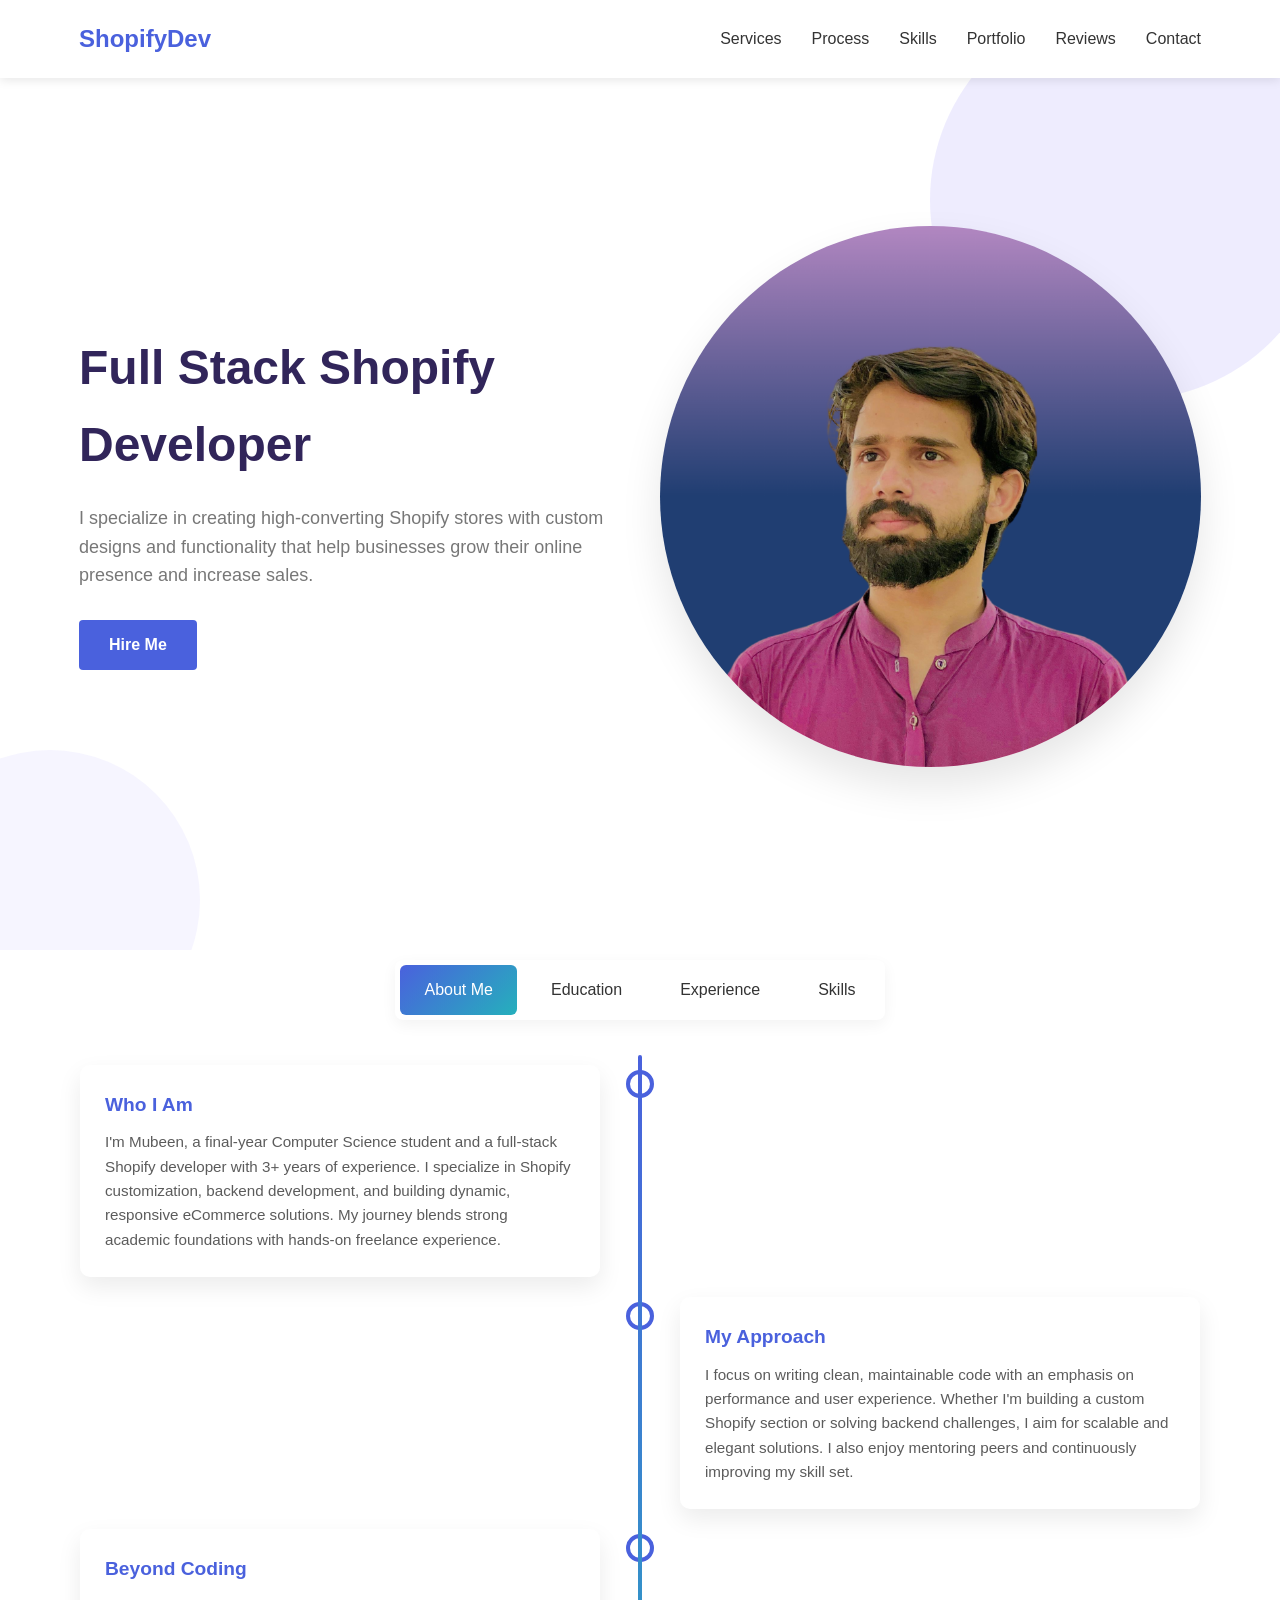
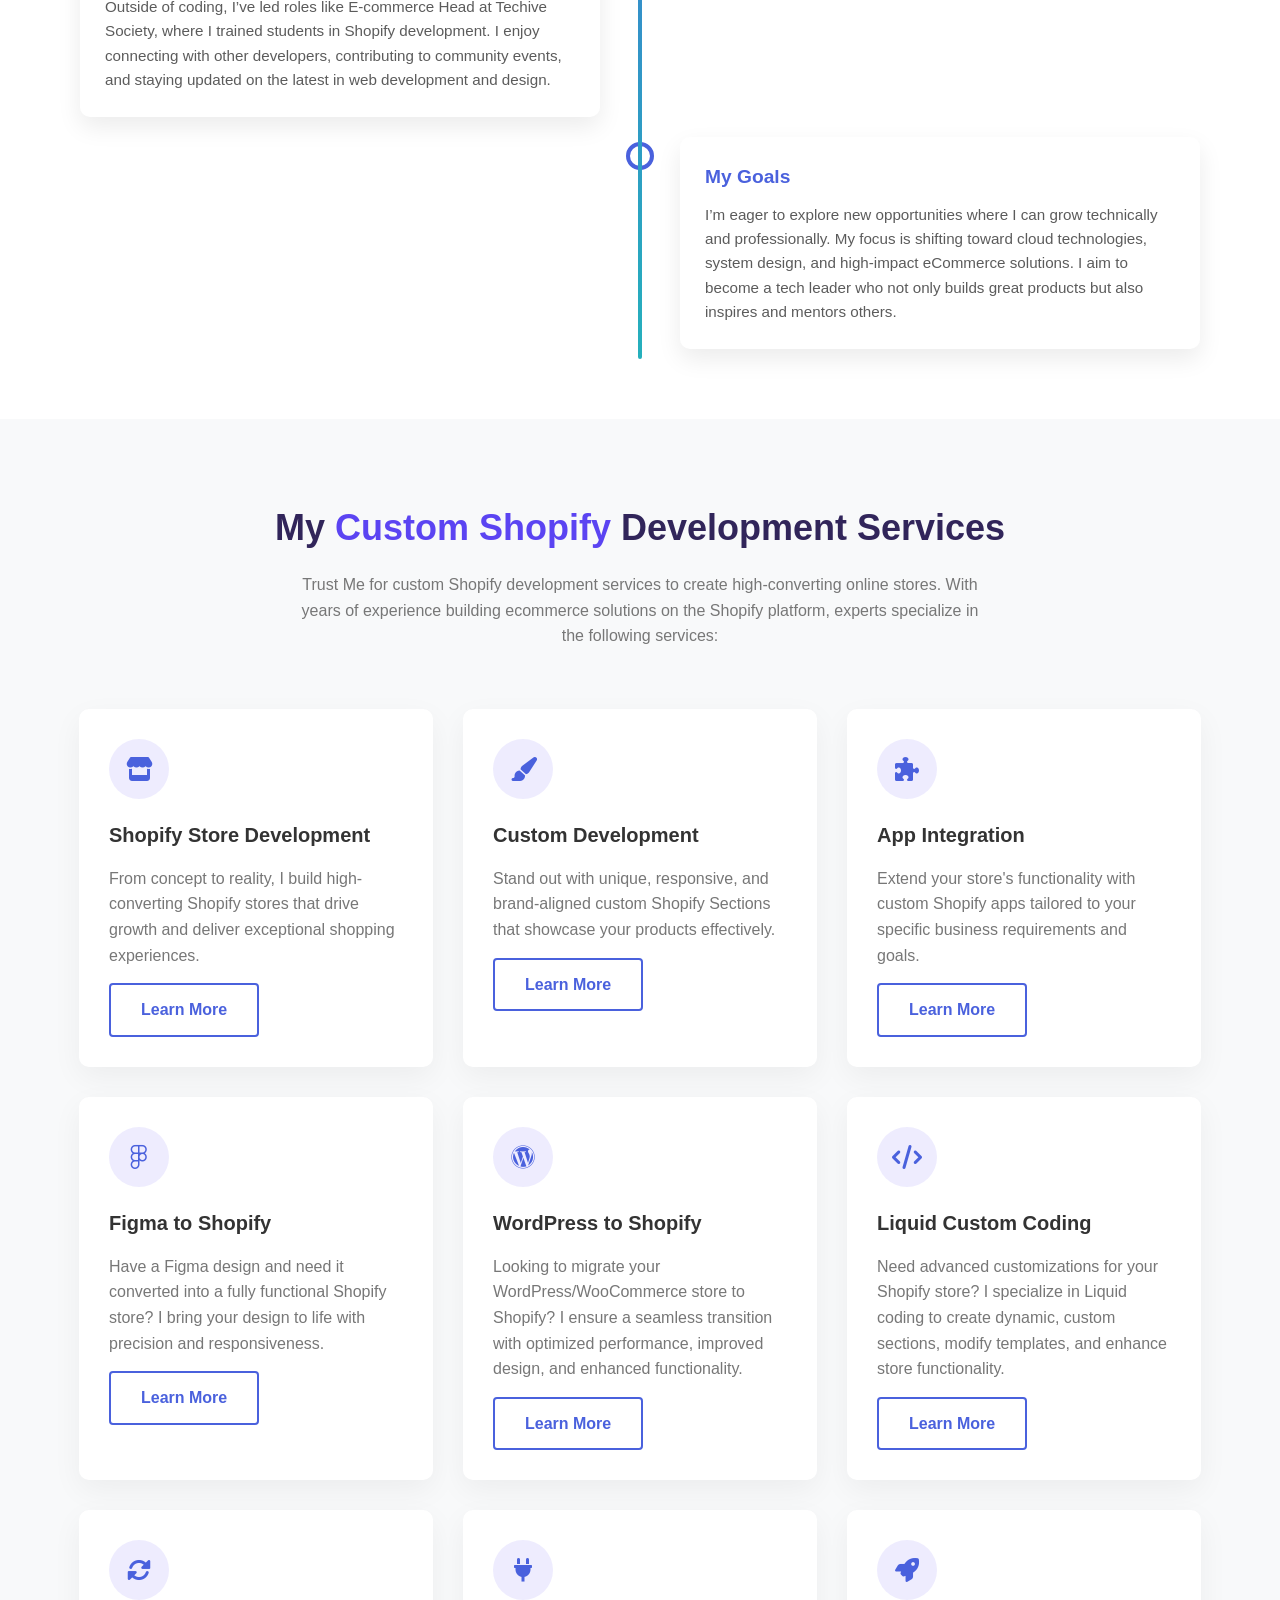
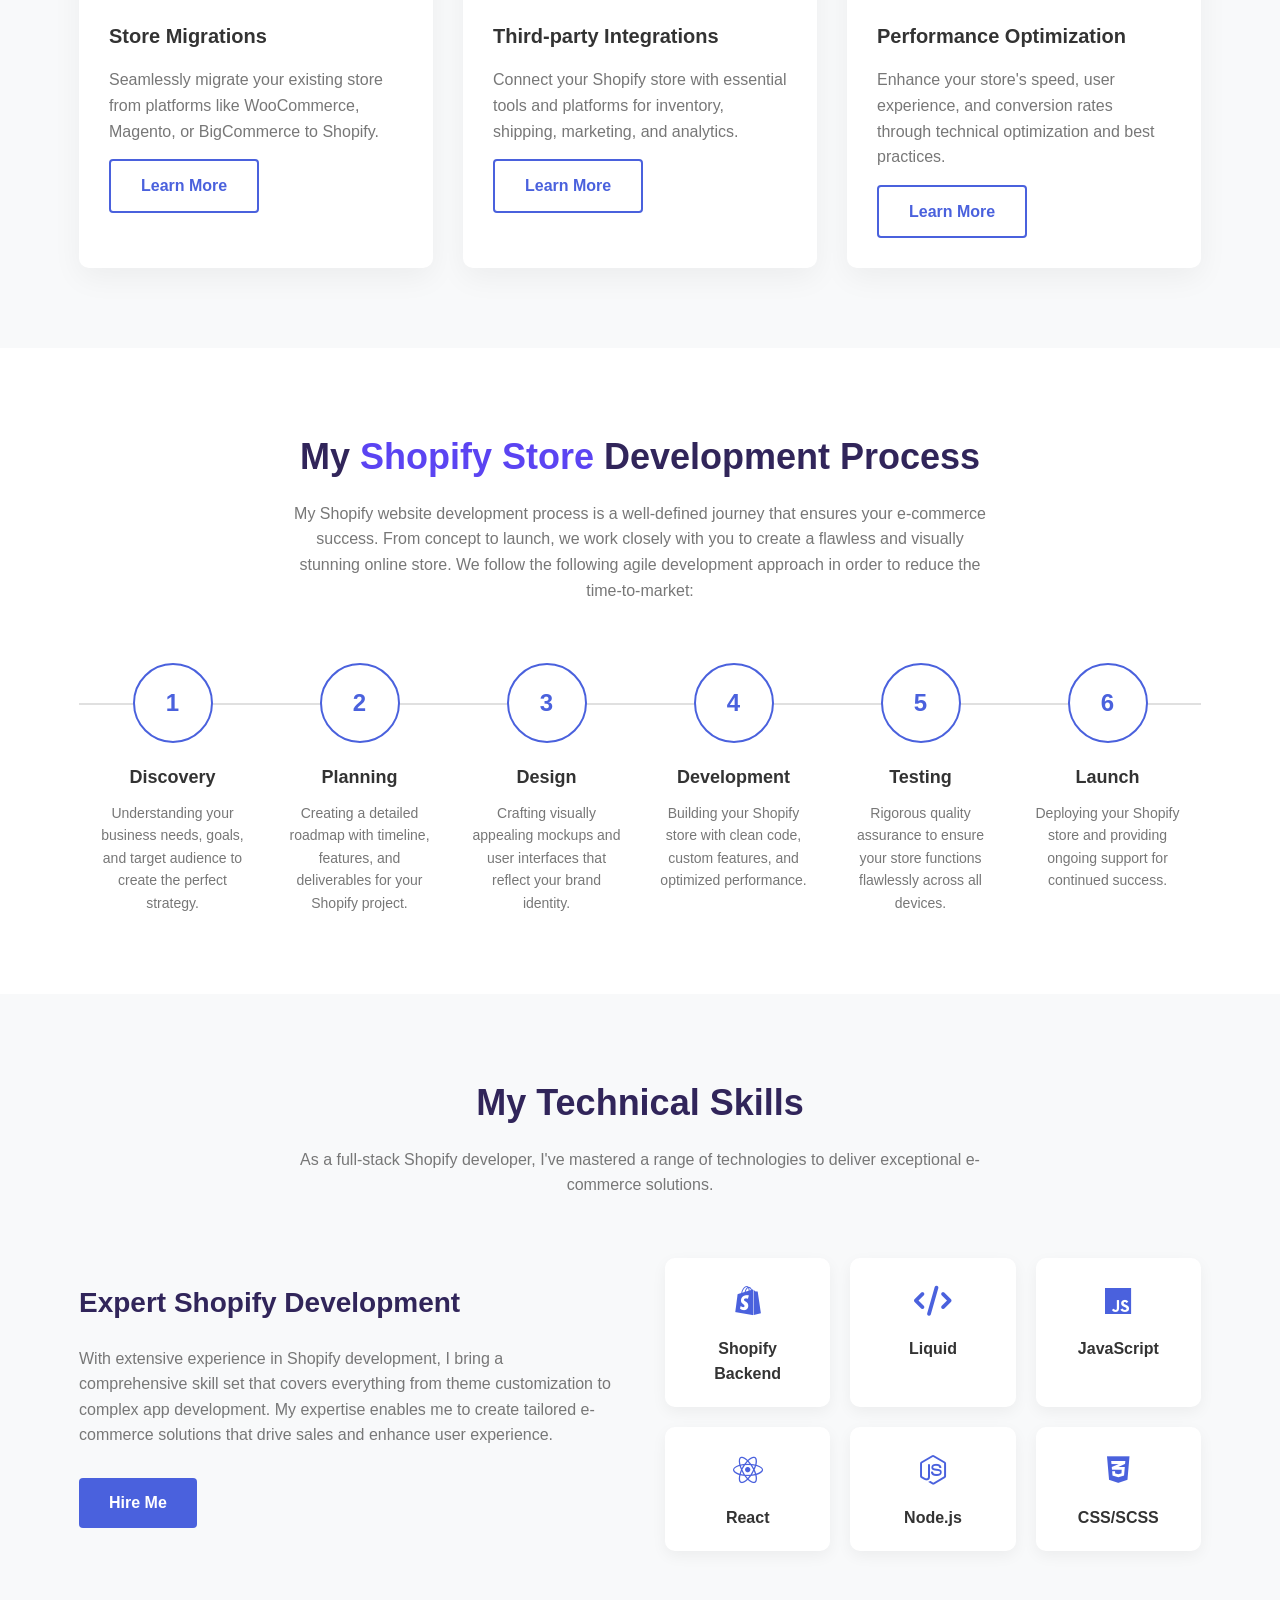
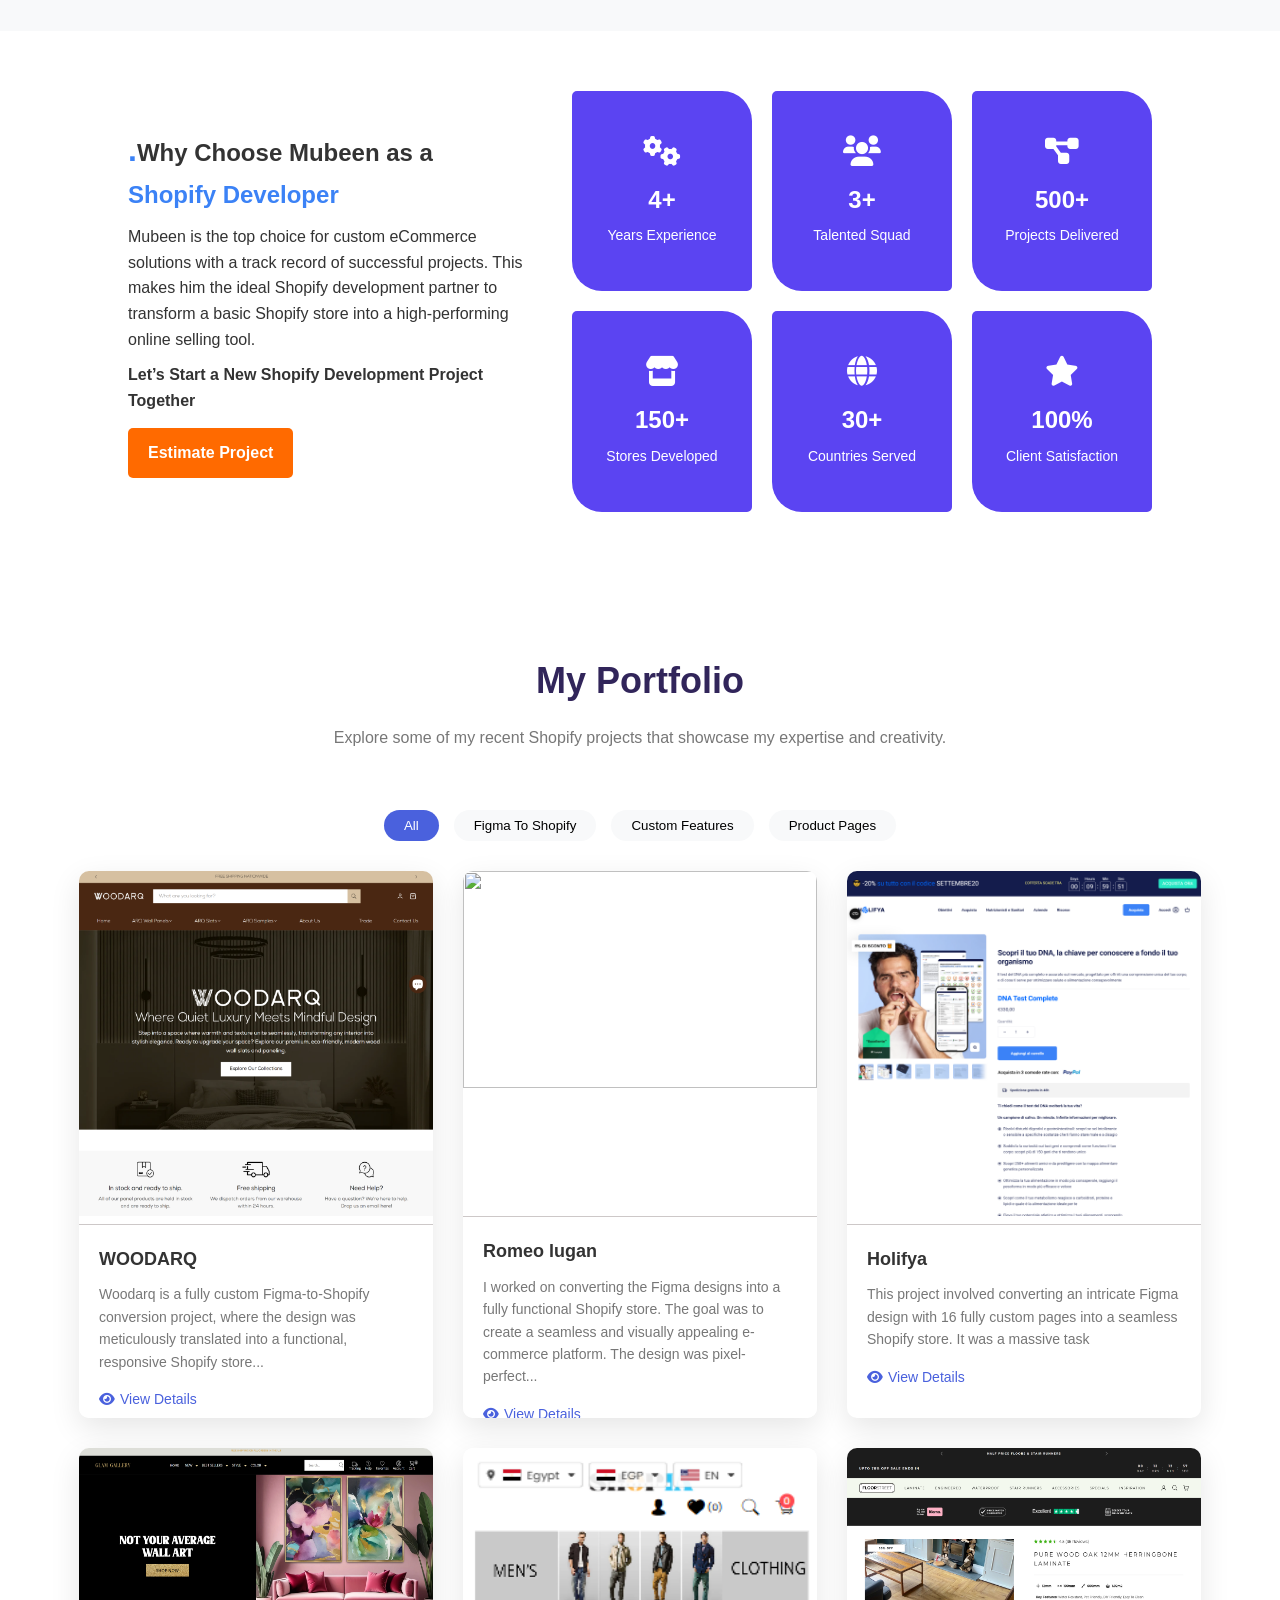
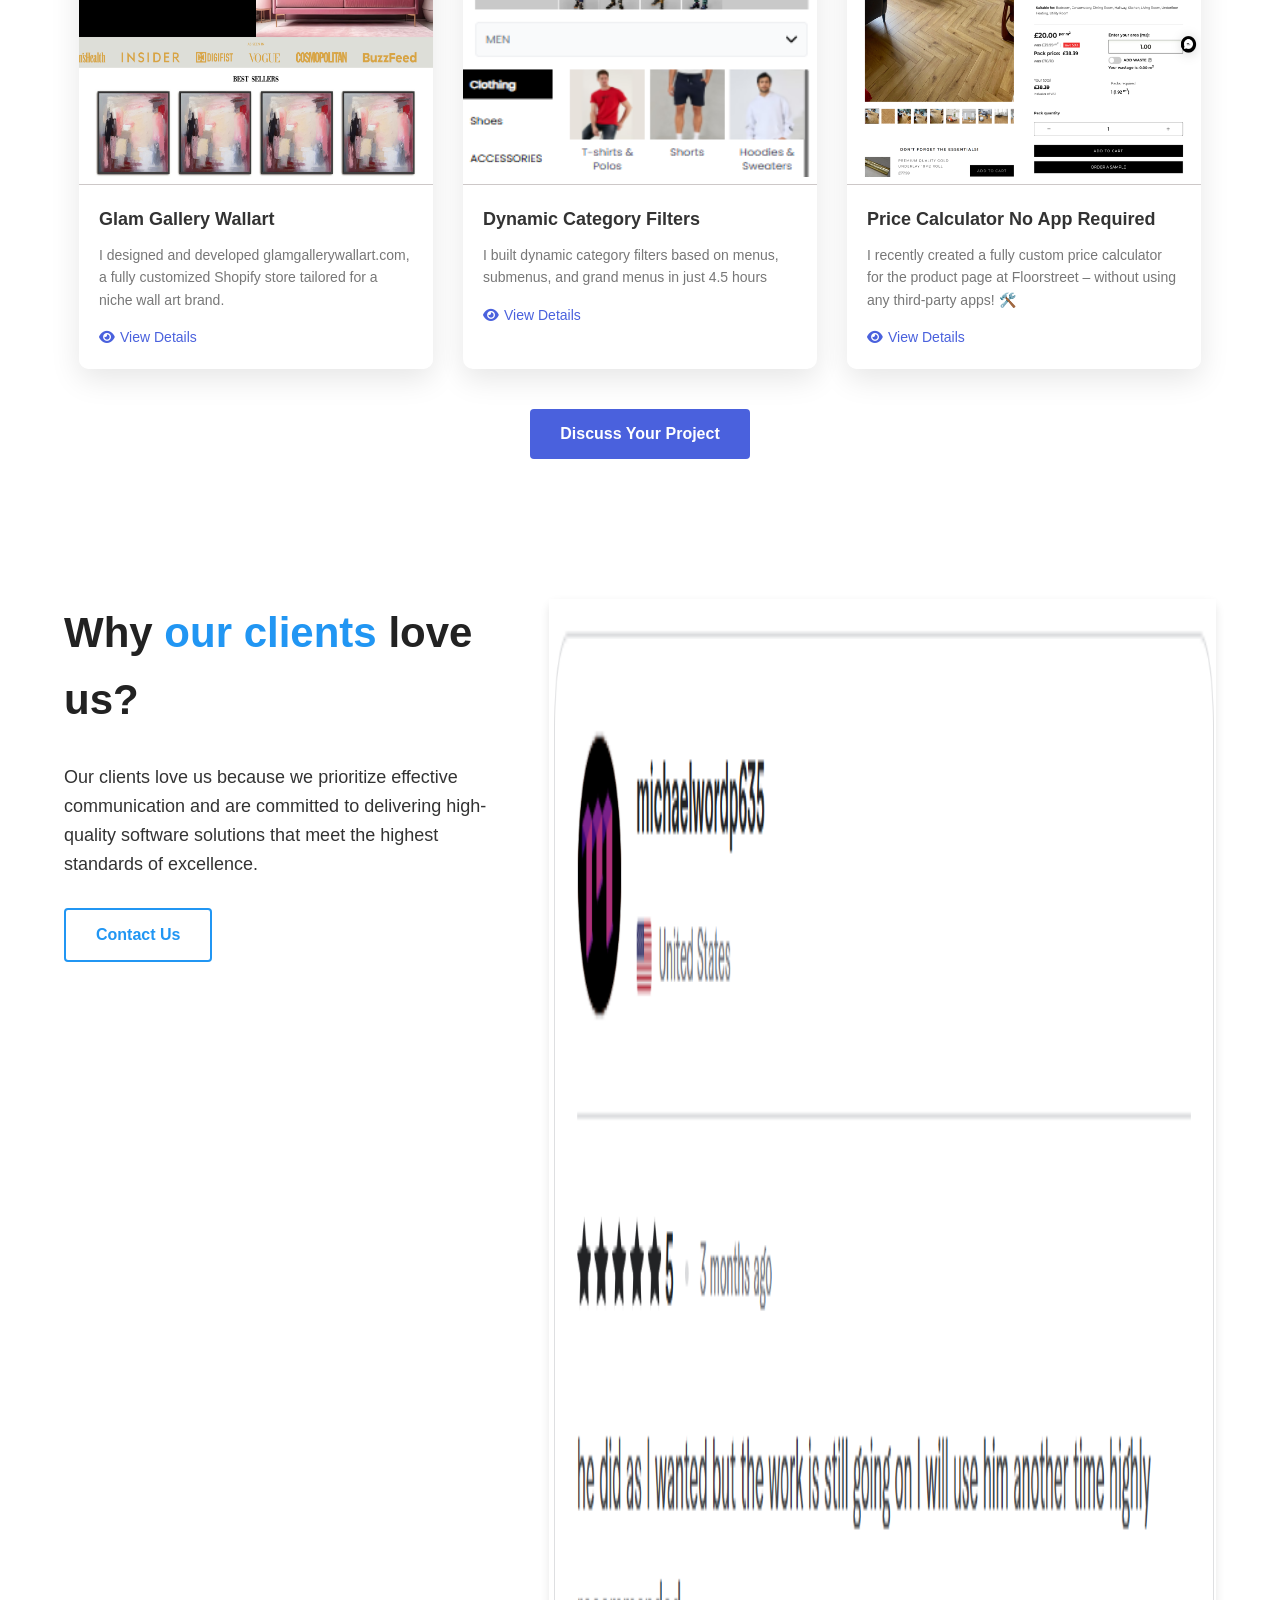
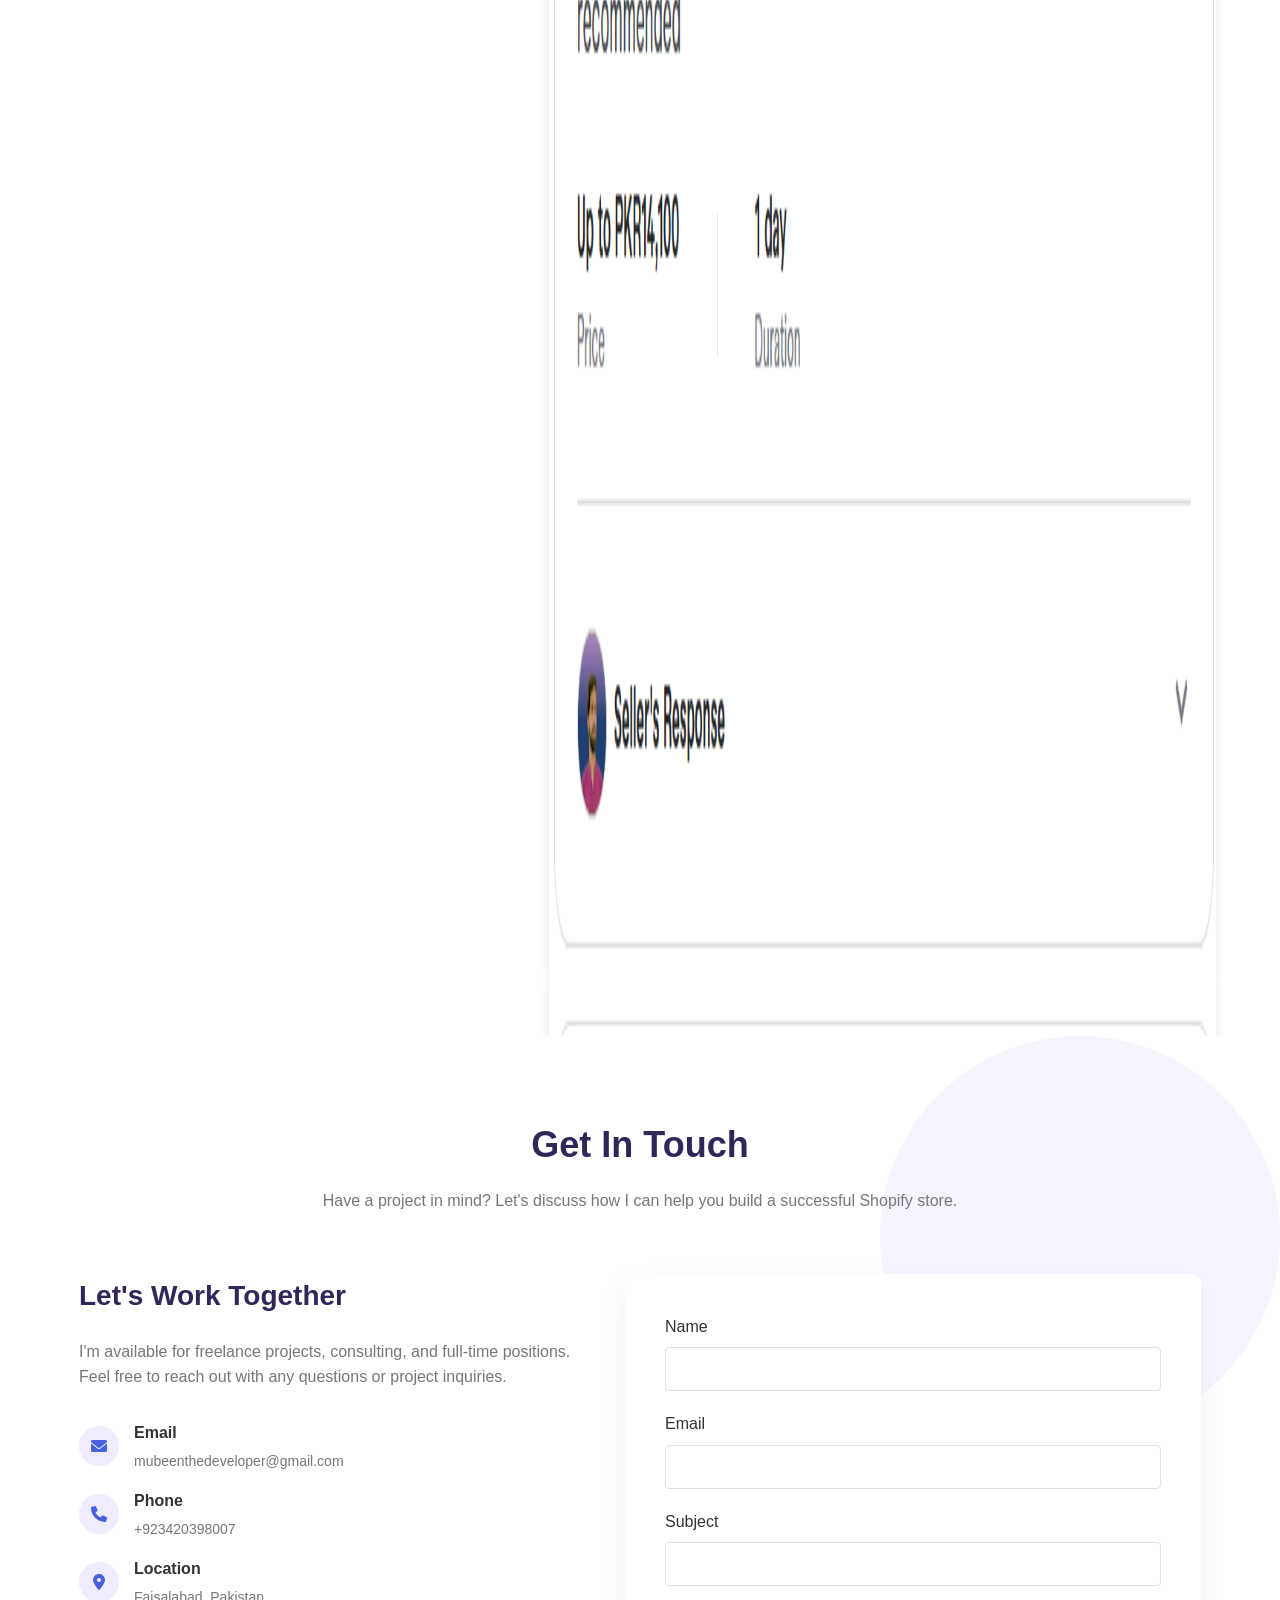
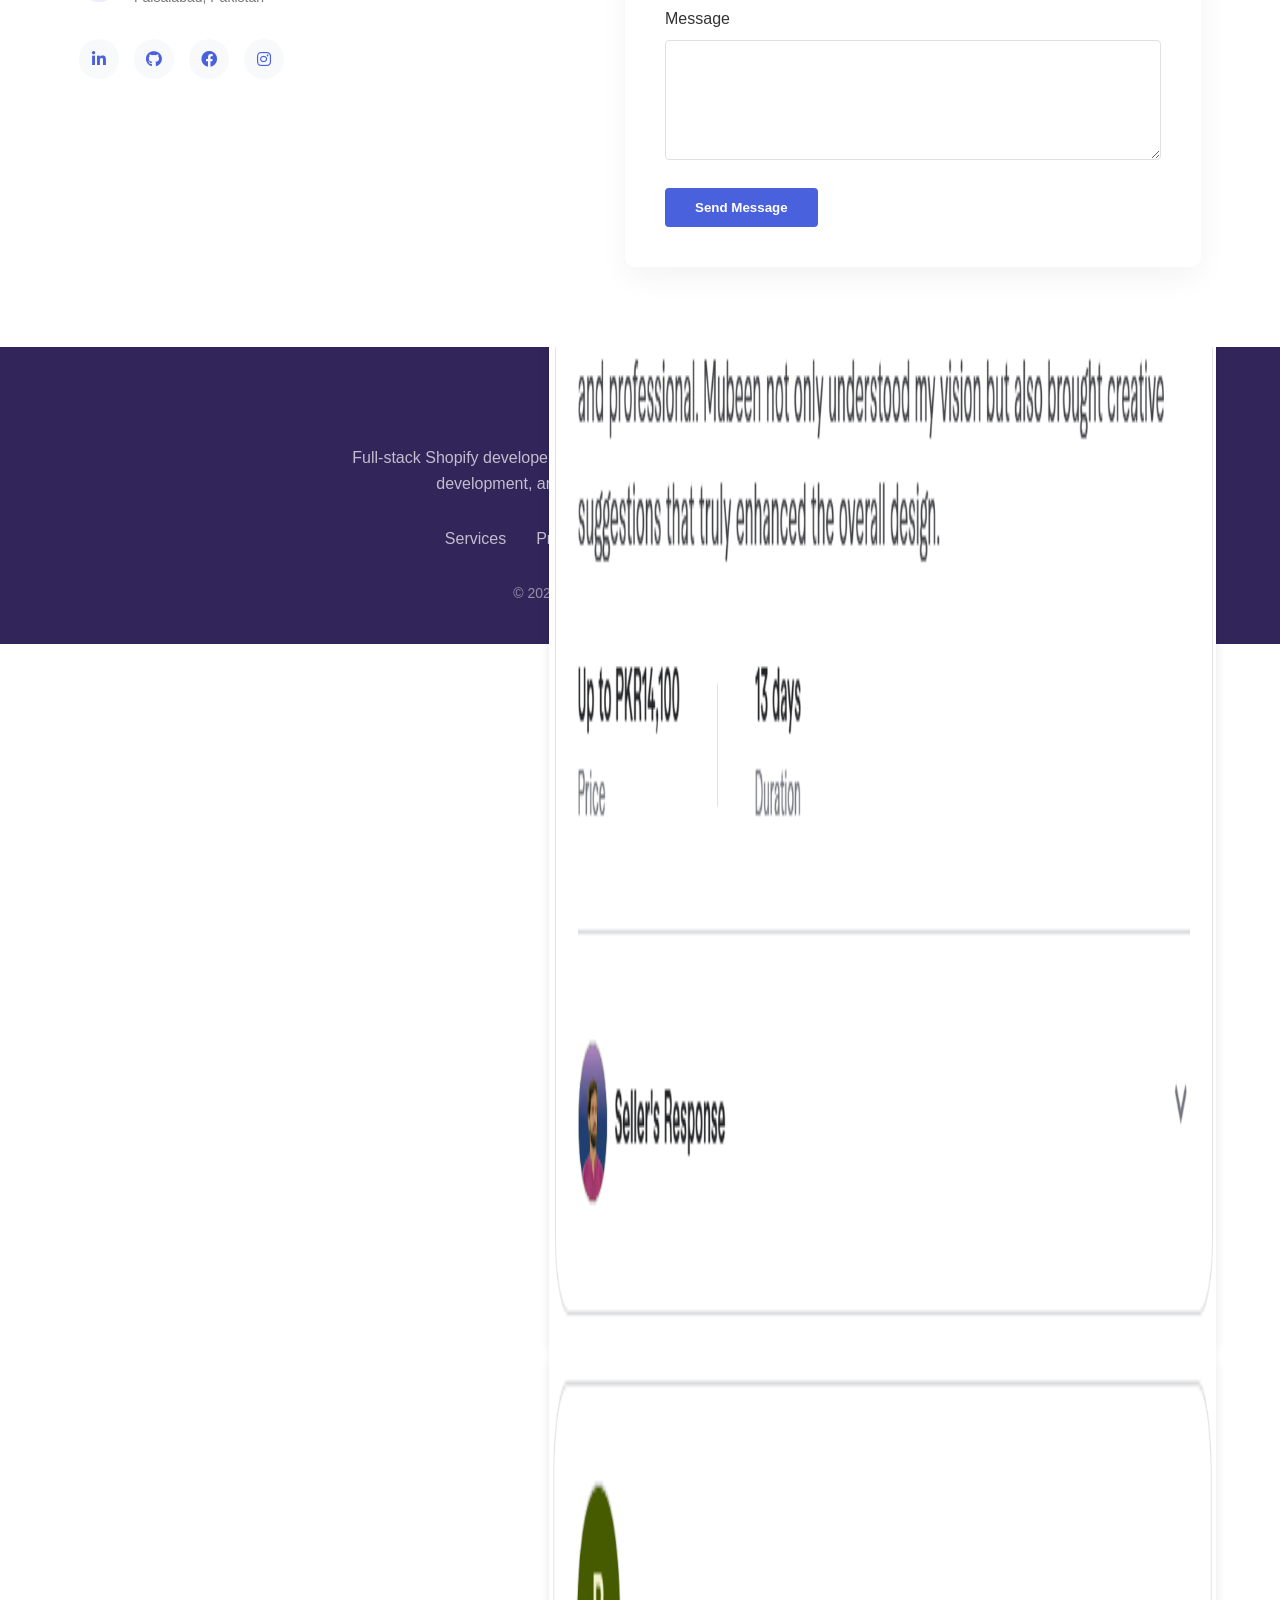
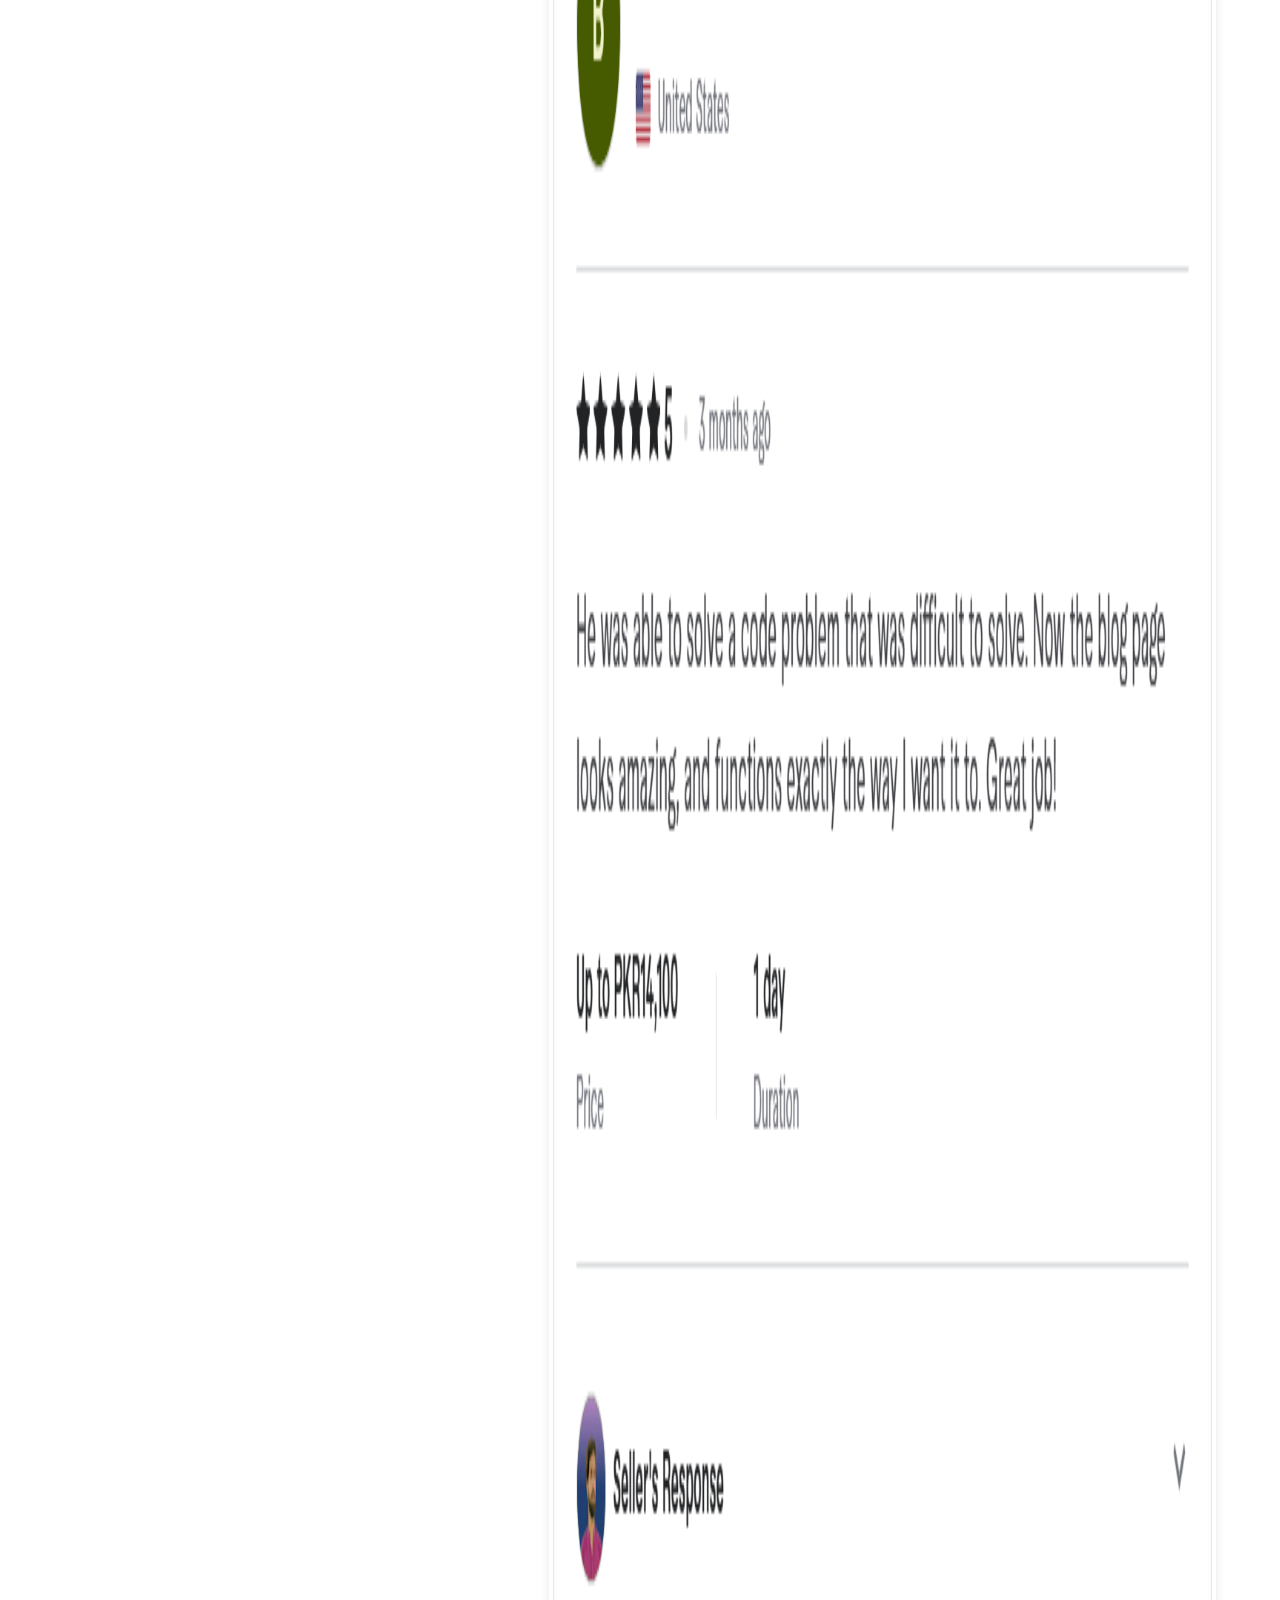
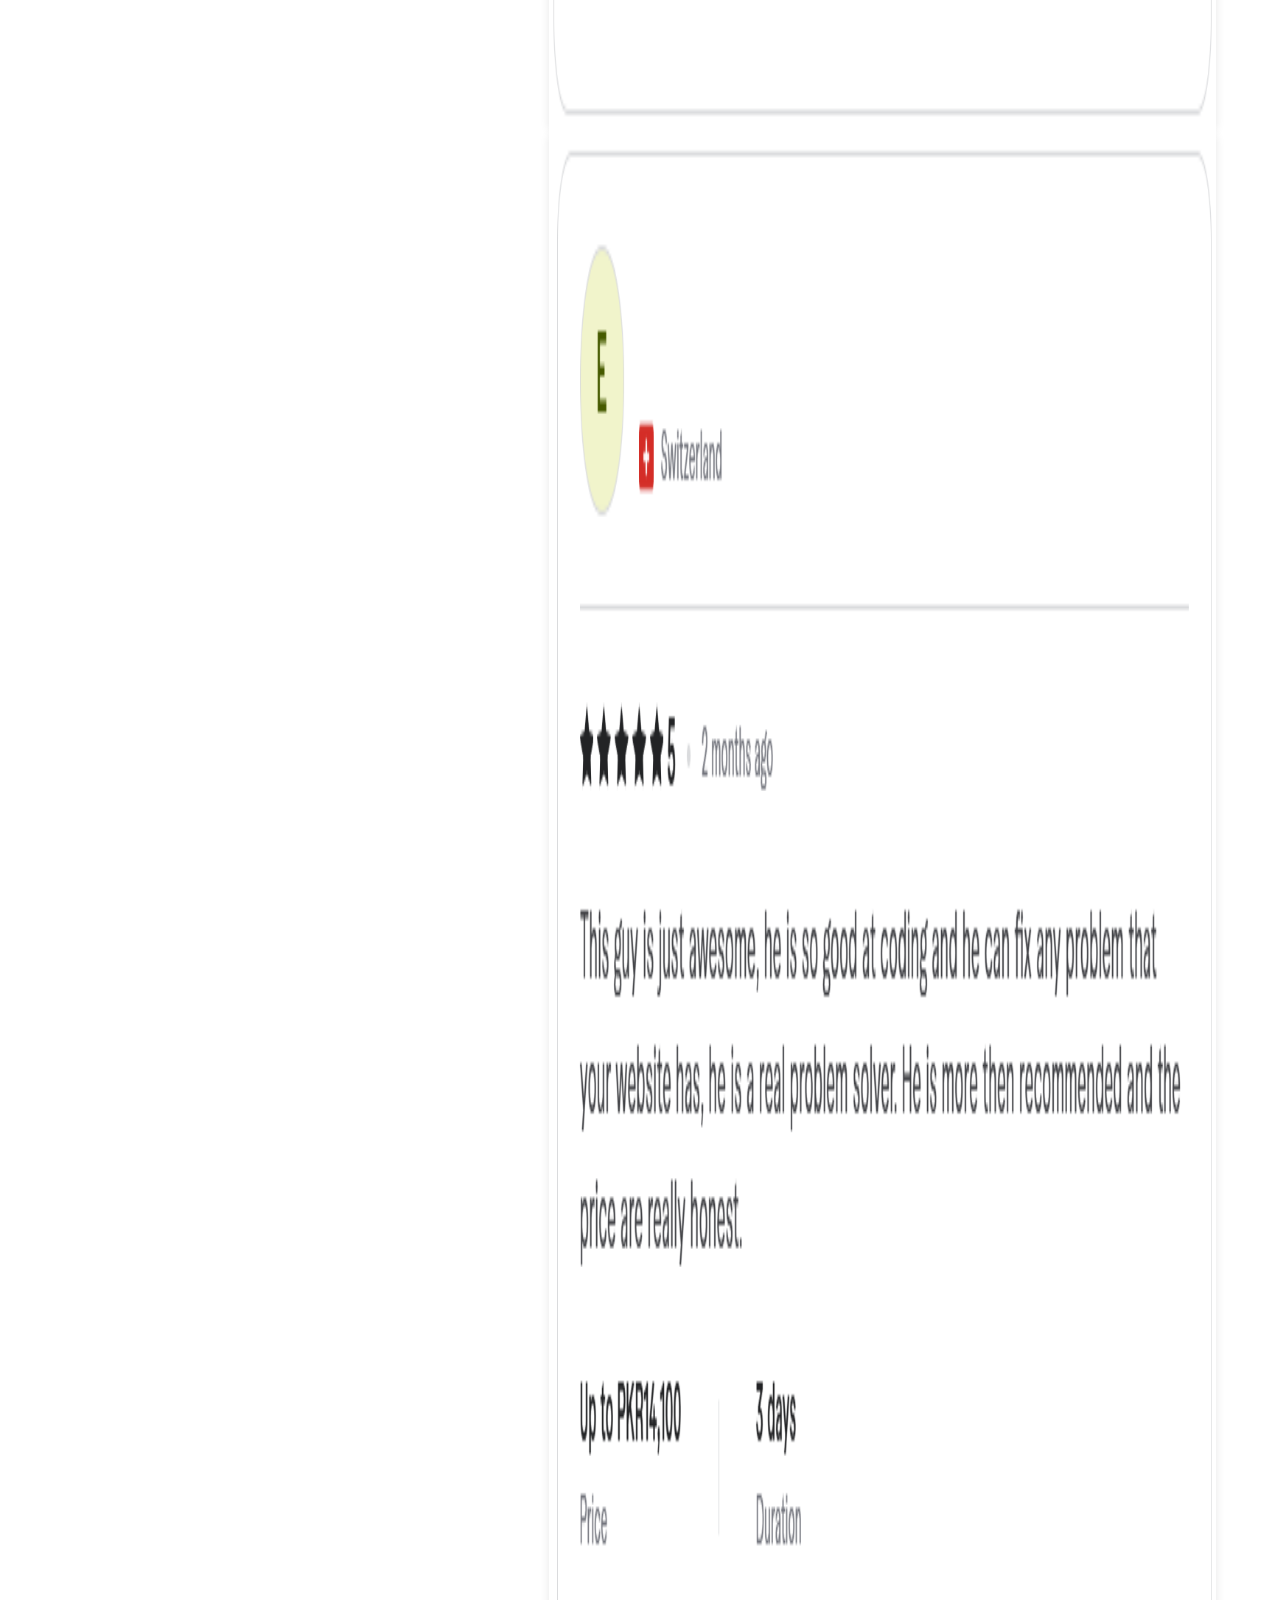
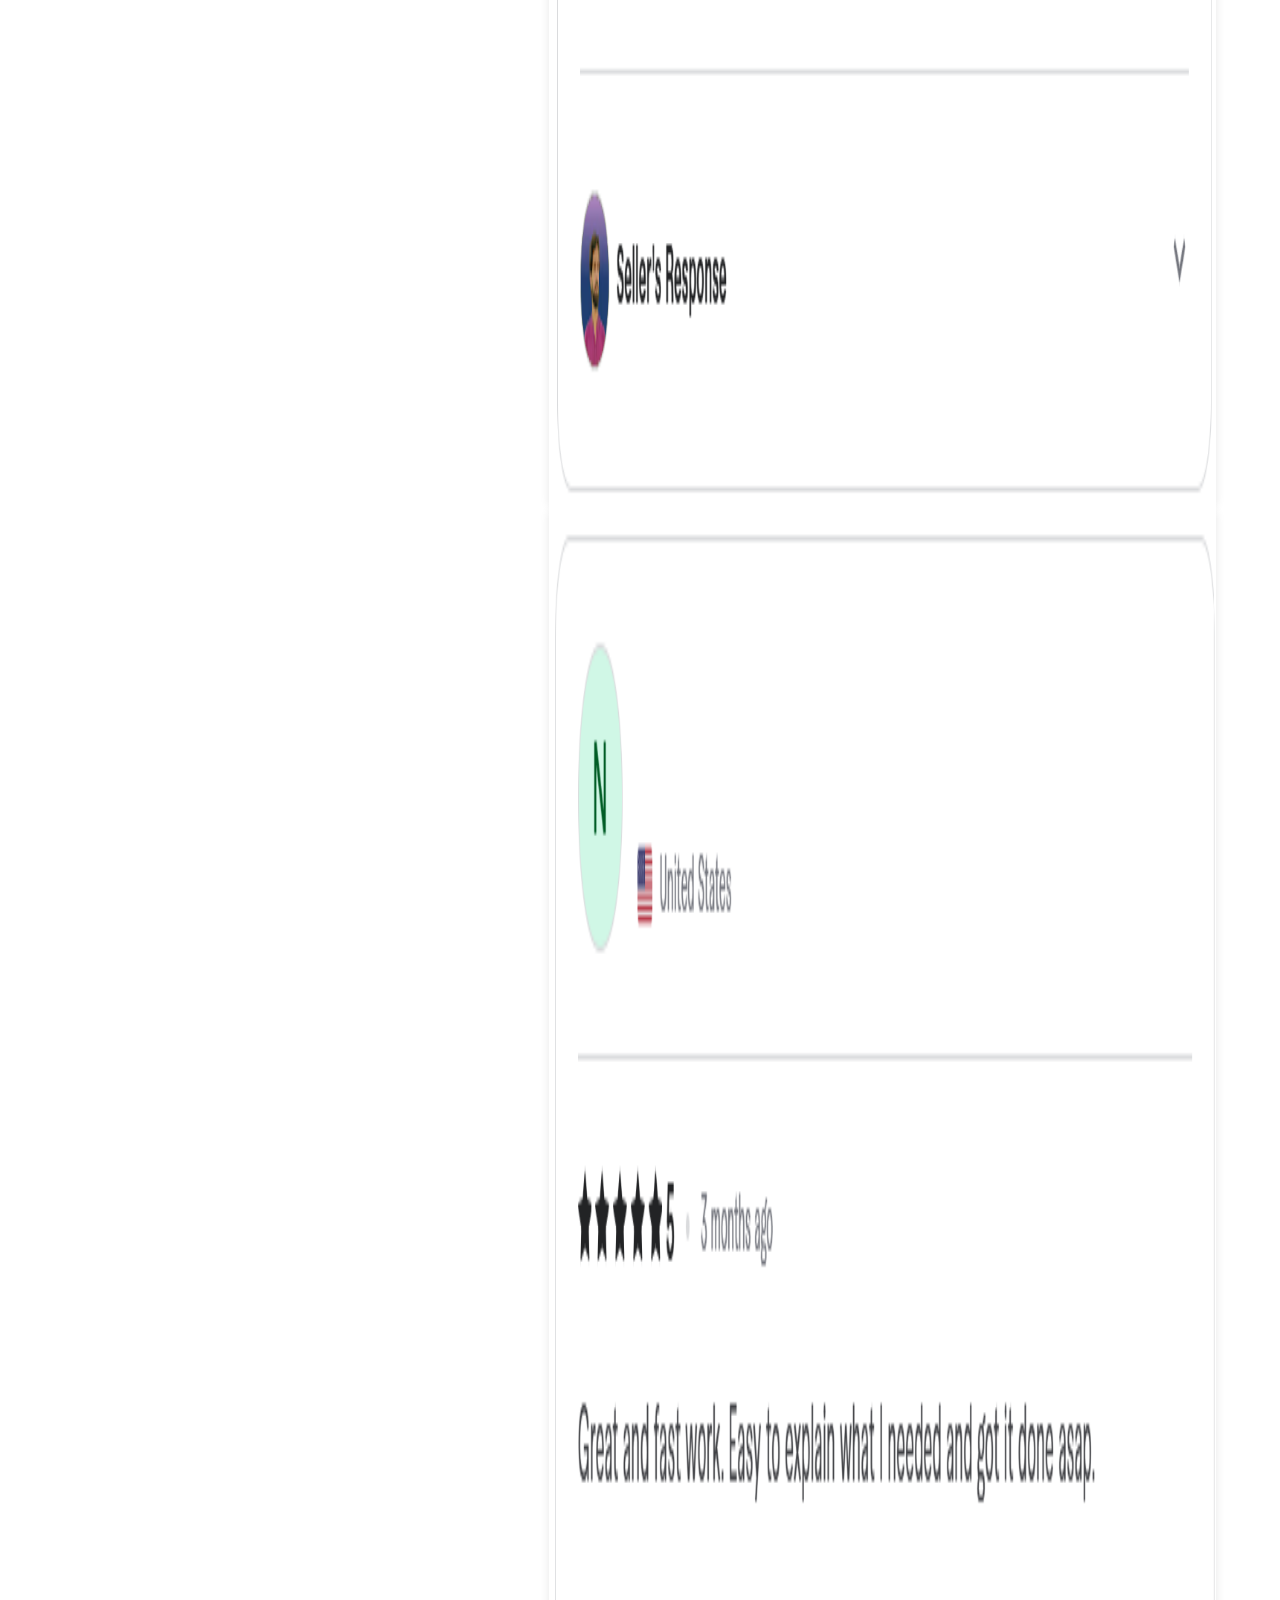
==== index.html @ 73079f8e "new chnagess" ====
<!DOCTYPE html>
<html lang="en">
<head>
    <meta charset="UTF-8">
    <meta name="viewport" content="width=device-width, initial-scale=1.0">
    <title>Shopify Developer Portfolio</title>
    <link rel="stylesheet" href="https://cdnjs.cloudflare.com/ajax/libs/font-awesome/6.0.0/css/all.min.css">
    <link rel="stylesheet" href="https://unpkg.com/flickity@2/dist/flickity.min.css">
  <link rel="stylesheet" href="style.css">
  <link href="https://fonts.googleapis.com/css2?family=Poppins:wght@300;400;500;600;700;800&display=swap" rel="stylesheet">
  <link rel="stylesheet" href="https://cdnjs.cloudflare.com/ajax/libs/font-awesome/6.0.0/css/all.min.css">
</head>
<body>
    <!-- Header -->
    <header id="header">
        <div class="container">
            <div class="nav-container">
                <a href="#" class="logo">ShopifyDev</a>
                <button class="mobile-toggle" id="mobile-toggle">
                    <i class="fas fa-bars"></i>
                </button>
                <nav class="nav-links" id="nav-links">
                    <span class="close-menu" id="close-menu">
                        <i class="fas fa-times"></i>
                    </span>
                    <a href="#services" class="nav-link">Services</a>
                    <a href="#process" class="nav-link">Process</a>
                    <a href="#skills" class="nav-link">Skills</a>
                    <a href="#portfolio" class="nav-link">Portfolio</a>
                    <a href="#review" class="nav-link">Reviews</a>
                    <a href="#contact" class="nav-link">Contact</a>
                </nav>
            </div>
        </div>
    </header>

    <!-- Hero Section -->
    <section id="home" style="margin-top: 50px;" class="hero">
        <div class="container">
            <div class="hero-content">
                <div class="hero-text">
                    <h1>Full Stack Shopify Developer</h1>
                    <p>I specialize in creating high-converting Shopify stores with custom designs and functionality that help businesses grow their online presence and increase sales.</p>
                    <a href="#contact" class="btn">Hire Me</a>
                </div>
                <div class="hero-image">
                    <img src="profile picture (1).png" alt="Shopify Developer">
                </div>
            </div>
        </div>
    </section>

        <!-- My about section  -->
        <section id="timeline" class="timeline-section">
            
    
            <div class="tab-container animated delay-3">
                <div class="tabs">
                    <div class="tab active" data-tab="about">About Me</div>
                    <div class="tab" data-tab="education">Education</div>
                    <div class="tab " data-tab="experience">Experience</div>
                    <div class="tab" data-tab="skills">Skills</div>
                </div>
            </div>
    
            <div class="tab-content " id="experience">
                <div class="timeline">
                    <div class="timeline-item left">
                        <div class="timeline-content">
                            <span class="timeline-date">2021 - Present</span>
                            <h3 class="timeline-title">Senior Shopify Developer</h3>
                            <h4 class="timeline-subtitle">Fiverr</h4>
                            <p class="timeline-description">As a Shopify developer on Fiverr, I have worked with clients worldwide, delivering high-quality custom Shopify stores and solutions. From theme customization to advanced Liquid coding, I specialize in creating dynamic, conversion-focused online stores tailored to business needs.</p>
                        </div>
                    </div>
                    <div class="timeline-item right">
                        <div class="timeline-content">
                            <span class="timeline-date">2025 - 2025</span>
                            <h3 class="timeline-title">Shopify Developer</h3>
                            <h4 class="timeline-subtitle">Codies Hub / 100X Elivate</h4>
                            <p class="timeline-description">Worked as a Shopify developer at Codies Hub, an international company, where I honed my skills in theme customization, Liquid coding, and backend development. Contributed to creating seamless eCommerce experiences for diverse clients</p>
                        </div>
                    </div>
                    <div class="timeline-item left">
                        <div class="timeline-content">
                            <span class="timeline-date">2024 - 2024</span>
                            <h3 class="timeline-title">Senior Shopify Developer</h3>
                            <h4 class="timeline-subtitle">Drifinity</h4>
                            <p class="timeline-description">Worked on Shopify projects at Drifinity, an Australian marketing company, focusing on custom development, theme optimization, and enhancing user experience to drive online growth.</p>
                        </div>
                    </div>
                    <div class="timeline-item right">
                        <div class="timeline-content">
                            <span class="timeline-date">2024 - 2024</span>
                            <h3 class="timeline-title">Shopify FrontEnd Developer</h3>
                            <h4 class="timeline-subtitle">Sial Tech</h4>
                            <p class="timeline-description">Worked at Sial Tech in Faisalabad, specializing in Shopify development, custom theme design, and backend solutions to help businesses establish and grow their online presence.</p>
                        </div>
                    </div>
                    <div class="timeline-item left">
                        <div class="timeline-content">
                            <span class="timeline-date">2023 - 2024</span>
                            <h3 class="timeline-title">Shopify FrontEnd Developer</h3>
                            <h4 class="timeline-subtitle">Tech Logans</h4>
                            <p class="timeline-description">Worked at Tech Logans as a Shopify developer, focusing on custom Shopify solutions, theme customization, and backend enhancements to optimize eCommerce performance.</p>
                        </div>
                    </div>
                    <div class="timeline-item right">
                        <div class="timeline-content">
                            <span class="timeline-date">2022 - 2023</span>
                            <h3 class="timeline-title"> FrontEnd Developer Internship</h3>
                            <h4 class="timeline-subtitle">Soft Bitz</h4>
                            <p class="timeline-description">Completed a frontend internship at Softbitz, gaining hands-on experience in HTML, CSS, JavaScript, and responsive web design. Worked on user-friendly interfaces and interactive web elements to enhance user experience</p>
                        </div>
                    </div>
                </div>
            </div>
    
            <div class="tab-content" id="skills">
                <div class="skills-container">
                    <div class="skill-category">
                        <h3 class="category-title">Frontend Development</h3>
                        <div class="skill-bars">
                            <div class="skill-bar">
                                <div class="skill-info">
                                    <span class="skill-name">JavaScript (ES6+)</span>
                                    <span class="skill-level">95%</span>
                                </div>
                                <div class="progress-bg">
                                    <div class="progress" data-width="95"></div>
                                </div>
                            </div>
                            <div class="skill-bar">
                                <div class="skill-info">
                                    <span class="skill-name">Liquid</span>
                                    <span class="skill-level">90%</span>
                                </div>
                                <div class="progress-bg">
                                    <div class="progress" data-width="90"></div>
                                </div>
                            </div>
                            <div class="skill-bar">
                                <div class="skill-info">
                                    <span class="skill-name">HTML5 & CSS3</span>
                                    <span class="skill-level">95%</span>
                                </div>
                                <div class="progress-bg">
                                    <div class="progress" data-width="95"></div>
                                </div>
                            </div>
                            <div class="skill-bar">
                                <div class="skill-info">
                                    <span class="skill-name">React / Bootstrap</span>
                                    <span class="skill-level">90%</span>
                                </div>
                                <div class="progress-bg">
                                    <div class="progress" data-width="80"></div>
                                </div>
                            </div>
                        </div>
                    </div>
    
                    <div class="skill-category">
                        <h3 class="category-title">Backend Development</h3>
                        <div class="skill-bars">
                            <div class="skill-bar">
                                <div class="skill-info">
                                    <span class="skill-name">Node.js</span>
                                    <span class="skill-level">88%</span>
                                </div>
                                <div class="progress-bg">
                                    <div class="progress" data-width="88"></div>
                                </div>
                            </div>
                            <div class="skill-bar">
                                <div class="skill-info">
                                    <span class="skill-name">Express</span>
                                    <span class="skill-level">85%</span>
                                </div>
                                <div class="progress-bg">
                                    <div class="progress" data-width="85"></div>
                                </div>
                            </div>
                            <div class="skill-bar">
                                <div class="skill-info">
                                    <span class="skill-name">Liquid/JSON</span>
                                    <span class="skill-level">70%</span>
                                </div>
                                <div class="progress-bg">
                                    <div class="progress" data-width="70"></div>
                                </div>
                            </div>
                            <div class="skill-bar">
                                <div class="skill-info">
                                    <span class="skill-name">Django</span>
                                    <span class="skill-level">65%</span>
                                </div>
                                <div class="progress-bg">
                                    <div class="progress" data-width="65"></div>
                                </div>
                            </div>
                        </div>
                    </div>
    
                    <div class="skill-category">
                        <h3 class="category-title">Database & DevOps</h3>
                        <div class="skill-bars">
                            <div class="skill-bar">
                                <div class="skill-info">
                                    <span class="skill-name">MongoDB</span>
                                    <span class="skill-level">90%</span>
                                </div>
                                <div class="progress-bg">
                                    <div class="progress" data-width="90"></div>
                                </div>
                            </div>
                            <div class="skill-bar">
                                <div class="skill-info">
                                    <span class="skill-name">My Sql</span>
                                    <span class="skill-level">80%</span>
                                </div>
                                <div class="progress-bg">
                                    <div class="progress" data-width="80"></div>
                                </div>
                            </div>
                            <div class="skill-bar">
                                <div class="skill-info">
                                    <span class="skill-name">Firebase</span>
                                    <span class="skill-level">75%</span>
                                </div>
                                <div class="progress-bg">
                                    <div class="progress" data-width="75"></div>
                                </div>
                            </div>
                            <div class="skill-bar">
                                <div class="skill-info">
                                    <span class="skill-name">Supabase</span>
                                    <span class="skill-level">85%</span>
                                </div>
                                <div class="progress-bg">
                                    <div class="progress" data-width="85"></div>
                                </div>
                            </div>
                        </div>
                    </div>
                </div>
            </div>
    
            <div class="tab-content" id="education">
                <div class="education-grid">
                    <div class="education-card">
                        <div class="education-header">
                            <div class="education-degree">
                                 intermediate of Computer Science (ICS)</div>
                            <div class="education-school">
                                Aspire Group of Colleges </div>
                        </div>
                        <div class="education-body">
                            <div class="education-year"><i class="fas fa-calendar-alt"></i> 2019 - 2021</div>
                            <div class="education-description">
                              <b> Marks: 1049 / 1100  Grade: A+</b> <br>
                                I achieved excellent academic performance in my intermediate studies, securing an A+ grade. My passion for computer programming began during this time, and I actively explored various technologies, laying the foundation for my career in software and web development.
                            </div>
                        </div>
                    </div>
                    
                    <div class="education-card">
                        <div class="education-header">
                            <div class="education-degree">Bachelor of Science in Computer Science</div>
                            <div class="education-school">University of Sargodha, Sargodha</div>
                        </div>
                        <div class="education-body">
                            <div class="education-year"><i class="fas fa-calendar-alt"></i> 2021 - 2025</div>
                            <div class="education-description">
                            <b>  CGPA: 3.4 (7 Semesters Completed)</b> <br>  
                                Throughout my academic journey, I have maintained a strong academic record while consistently pursuing my passion for technology. I earned a 4.0 GPA in key subjects such as Artificial Intelligence, Object-Oriented Programming (OOP), Data Structures, Web Development, and Android Development, reflecting both my interest and expertise in core programming and development areas.
                                                                
                            </div>
                        </div>
                    </div>
                    
                    <div class="education-card">
                        <div class="education-header">
                            <div class="education-degree">E-commerce Head – Techive Society</div>
                            <div class="education-school">CS/IT Department, University of Sargodha</div>
                        </div>
                        <div class="education-body">
                            <div class="education-year"><i class="fas fa-calendar-alt"></i> 2024 - 2025</div>
                            <div class="education-description">
                               <b> Duration: 7 Months</b> <br>
                                As the E-commerce Head at Techive Society, I led and organized initiatives focused on online business and development. During my tenure, I enhanced my team management and leadership skills, coordinated student workshops, and actively taught Shopify development, including store setup, customization, and practical use cases. This role helped me grow as both a mentor and a team player in a fast-paced.

                            </div>
                        </div>
                    </div>
                </div>
            </div>
    
            <div class="tab-content active" id="about">
                <div class="timeline">
                    <div class="timeline-item left">
                        <div class="timeline-content">
                            <h3 class="timeline-title">Who I Am</h3>
                            <p class="timeline-description">
                                I'm Mubeen, a final-year Computer Science student and a full-stack Shopify developer with 3+ years of experience. 
                                I specialize in Shopify customization, backend development, and building dynamic, responsive eCommerce solutions. 
                                My journey blends strong academic foundations with hands-on freelance experience.
                            </p>
                        </div>
                    </div>
                    <div class="timeline-item right">
                        <div class="timeline-content">
                            <h3 class="timeline-title">My Approach</h3>
                            <p class="timeline-description">
                                I focus on writing clean, maintainable code with an emphasis on performance and user experience. 
                                Whether I'm building a custom Shopify section or solving backend challenges, I aim for scalable and elegant solutions. 
                                I also enjoy mentoring peers and continuously improving my skill set.
                            </p>
                        </div>
                    </div>
                    <div class="timeline-item left">
                        <div class="timeline-content">
                            <h3 class="timeline-title">Beyond Coding</h3>
                            <p class="timeline-description">
                                Outside of coding, I’ve led roles like E-commerce Head at Techive Society, where I trained students in Shopify development. 
                                I enjoy connecting with other developers, contributing to community events, and staying updated on the latest in web development and design.
                            </p>
                        </div>
                    </div>
                    <div class="timeline-item right">
                        <div class="timeline-content">
                            <h3 class="timeline-title">My Goals</h3>
                            <p class="timeline-description">
                                I’m eager to explore new opportunities where I can grow technically and professionally. 
                                My focus is shifting toward cloud technologies, system design, and high-impact eCommerce solutions. 
                                I aim to become a tech leader who not only builds great products but also inspires and mentors others.
                            </p>
                        </div>
                    </div>
                    
                </div>
            </div>
        </section>

    <!-- Services Section -->
    <section id="services" class="section services">
        <div class="container">
            <div class="section-title">
                <h2>My <span style="color: #5b44f2;">Custom Shopify</span>  Development Services</h2>
                <p>Trust Me for custom Shopify development services to create high-converting online stores. With years of experience building ecommerce solutions on the Shopify platform, experts specialize in the following services:</p>
            </div>
            <div class="services-grid">
                <div class="service-card">
                    <div class="service-icon">
                        <i class="fas fa-store"></i>
                    </div>
                    <h3>Shopify Store Development</h3>
                    <p>From concept to reality, I build high-converting Shopify stores that drive growth and deliver exceptional shopping experiences.</p>
                    <a href="#contact" class="btn btn-outline">Learn More</a>
                </div>
                <div class="service-card">
                    <div class="service-icon">
                        <i class="fas fa-paint-brush"></i>
                    </div>
                    <h3>Custom Development</h3>
                    <p>Stand out with unique, responsive, and brand-aligned custom Shopify Sections that showcase your products effectively.</p>
                    <a href="#contact" class="btn btn-outline">Learn More</a>
                </div>
                <div class="service-card">
                    <div class="service-icon">
                        <i class="fas fa-puzzle-piece"></i>
                    </div>
                    <h3>App Integration</h3>
                    <p>Extend your store's functionality with custom Shopify apps tailored to your specific business requirements and goals.</p>
                    <a href="#contact" class="btn btn-outline">Learn More</a>
                </div>
                <div class="service-card">
                    <div class="service-icon">
                        <i class="fab fa-figma"></i>
                    </div>
                    <h3>Figma to Shopify</h3>
                    <p>Have a Figma design and need it converted into a fully functional Shopify store? I bring your design to life with precision and responsiveness.</p>
                    <a href="#contact" class="btn btn-outline">Learn More</a>
                </div>
                <div class="service-card">
                    <div class="service-icon">
                        <i class="fab fa-wordpress"></i>
                    </div>
                    <h3>WordPress to Shopify</h3>
                    <p>Looking to migrate your WordPress/WooCommerce store to Shopify? I ensure a seamless transition with optimized performance, improved design, and enhanced functionality.</p>
                    <a href="#contact" class="btn btn-outline">Learn More</a>
                </div>
                <div class="service-card">
                    <div class="service-icon">
                        <i class="fas fa-code"></i>
                    </div>
                    <h3>Liquid Custom Coding</h3>
                    <p>Need advanced customizations for your Shopify store? I specialize in Liquid coding to create dynamic, custom sections, modify templates, and enhance store functionality.</p>
                    <a href="#contact" class="btn btn-outline">Learn More</a>
                </div>
                <div class="service-card">
                    <div class="service-icon">
                        <i class="fas fa-sync-alt"></i>
                    </div>
                    <h3>Store Migrations</h3>
                    <p>Seamlessly migrate your existing store from platforms like WooCommerce, Magento, or BigCommerce to Shopify.</p>
                    <a href="#contact" class="btn btn-outline">Learn More</a>
                </div>
                <div class="service-card">
                    <div class="service-icon">
                        <i class="fas fa-plug"></i>
                    </div>
                    <h3>Third-party Integrations</h3>
                    <p>Connect your Shopify store with essential tools and platforms for inventory, shipping, marketing, and analytics.</p>
                    <a href="#contact" class="btn btn-outline">Learn More</a>
                </div>
                <div class="service-card">
                    <div class="service-icon">
                        <i class="fas fa-rocket"></i>
                    </div>
                    <h3>Performance Optimization</h3>
                    <p>Enhance your store's speed, user experience, and conversion rates through technical optimization and best practices.</p>
                    <a href="#contact" class="btn btn-outline">Learn More</a>
                </div>
               
                                
            </div>
        </div>
    </section>

    <!-- Process Section -->
    <section id="process" class="section">
        <div class="container">
            <div class="section-title">
                <h2>My   <span style="color: #5b44f2;">Shopify Store</span> 
                    Development Process</h2>
                <p>My Shopify website development process is a well-defined journey that ensures your e-commerce success. From concept to launch, we work closely with you to create a flawless and visually stunning online store. We follow the following agile development approach in order to reduce the time-to-market:</p>
            </div>
            <div class="process-steps">
                <div class="process-step">
                    <div class="step-number">1</div>
                    <h3>Discovery</h3>
                    <p>Understanding your business needs, goals, and target audience to create the perfect strategy.</p>
                </div>
                <div class="process-step">
                    <div class="step-number">2</div>
                    <h3>Planning</h3>
                    <p>Creating a detailed roadmap with timeline, features, and deliverables for your Shopify project.</p>
                </div>
                <div class="process-step">
                    <div class="step-number">3</div>
                    <h3>Design</h3>
                    <p>Crafting visually appealing mockups and user interfaces that reflect your brand identity.</p>
                </div>
                <div class="process-step">
                    <div class="step-number">4</div>
                    <h3>Development</h3>
                    <p>Building your Shopify store with clean code, custom features, and optimized performance.</p>
                </div>
                <div class="process-step">
                    <div class="step-number">5</div>
                    <h3>Testing</h3>
                    <p>Rigorous quality assurance to ensure your store functions flawlessly across all devices.</p>
                </div>
                <div class="process-step">
                    <div class="step-number">6</div>
                    <h3>Launch</h3>
                    <p>Deploying your Shopify store and providing ongoing support for continued success.</p>
                </div>
            </div>
        </div>
    </section>




 
    <!-- Skills Section -->
    <section id="skills" class="section skills">
            <div class="container">
                <div class="section-title">
                    <h2>My Technical Skills</h2>
                    <p>As a full-stack Shopify developer, I've mastered a range of technologies to deliver exceptional e-commerce solutions.</p>
                </div>
                <div class="skills-content">
                    <div class="skills-text">
                        <h3>Expert Shopify Development</h3>
                        <p>With extensive experience in Shopify development, I bring a comprehensive skill set that covers everything from theme customization to complex app development. My expertise enables me to create tailored e-commerce solutions that drive sales and enhance user experience.</p>
                        <a href="#contact" class="btn">Hire Me</a>
                    </div>
                    <div class="skills-grid">
                        <div class="skill-item">
                            <div class="skill-icon">
                                <i class="fab fa-shopify"></i>
                            </div>
                            <h4>Shopify Backend</h4>
                        </div>
                        <div class="skill-item">
                            <div class="skill-icon">
                                <i class="fas fa-code"></i>
                            </div>
                            <h4>Liquid</h4>
                        </div>
                        <div class="skill-item">
                            <div class="skill-icon">
                                <i class="fab fa-js"></i>
                            </div>
                            <h4>JavaScript</h4>
                        </div>
                        <div class="skill-item">
                            <div class="skill-icon">
                                <i class="fab fa-react"></i>
                            </div>
                            <h4>React</h4>
                        </div>
                        <div class="skill-item">
                            <div class="skill-icon">
                                <i class="fab fa-node-js"></i>
                            </div>
                            <h4>Node.js</h4>
                        </div>
                        <div class="skill-item">
                            <div class="skill-icon">
                                <i class="fab fa-css3-alt"></i>
                            </div>
                            <h4>CSS/SCSS</h4>
                        </div>
                    </div>
                </div>
            </div>
    </section>

    <!-- Choose me Section -->
    <section class="oc-why-choose">
        <div class="oc-container">
            <div class="oc-content">
                <h2><span class="oc-dot oc-blue">.</span>Why Choose <span class="oc-highlight">Mubeen</span> as a <br> 
                <span class="oc-blue">Shopify Developer</span></h2>
                <p>Mubeen is the top choice for custom eCommerce solutions with a track record of successful projects. 
                This makes him the ideal Shopify development partner to transform a basic Shopify store into a high-performing online selling tool.</p>
                <p class="oc-bold">Let’s Start a New Shopify Development Project Together</p>
                <a href="#contact" class="oc-btn">Estimate Project</a>
            </div>
    
            <div class="oc-stats">
                <div class="oc-stat-card">
                    <i class="fas fa-cogs"></i>
                    <h3>4+</h3>
                    <p>Years Experience</p>
                </div>
                <div class="oc-stat-card">
                    <i class="fas fa-users"></i>
                    <h3>3+</h3>
                    <p>Talented Squad</p>
                </div>
                <div class="oc-stat-card">
                    <i class="fas fa-project-diagram"></i>
                    <h3>500+</h3>
                    <p>Projects Delivered</p>
                </div>
                <div class="oc-stat-card">
                    <i class="fas fa-store"></i>
                    <h3>150+</h3>
                    <p>Stores Developed</p>
                </div>
                <div class="oc-stat-card">
                    <i class="fas fa-globe"></i>
                    <h3>30+</h3>
                    <p>Countries Served</p>
                </div>
                <div class="oc-stat-card">
                    <i class="fas fa-star"></i>
                    <h3>100%</h3>
                    <p>Client Satisfaction</p>
                </div>
            </div>
        </div>
    </section>
    
    <!-- Portfolio Section -->
    <section id="portfolio" class="section portfolio">
        <div class="container">
            <div class="section-title">
                <h2>My Portfolio</h2>
                <p>Explore some of my recent Shopify projects that showcase my expertise and creativity.</p>
            </div>
            <div class="portfolio-filters">
                <button class="filter-btn active" data-filter="all">All</button>
                <button class="filter-btn" data-filter="store">Figma To Shopify</button>
                <button class="filter-btn" data-filter="theme">Custom Features</button>
                <button class="filter-btn" data-filter="app">Product Pages</button>
            </div>
            <div class="portfolio-grid">

                <!-- woodaqr item  -->

                <div class="portfolio-item" data-category="store">
                    <img src="woodarq.png" alt="">
                    <div class="portfolio-info">
                        <h3>WOODARQ</h3>
                        <p>Woodarq is a fully custom Figma-to-Shopify conversion project, where the design was meticulously translated into a functional, responsive Shopify store...</p>
                        <div class="portfolio-links">
                            <a href="#" class=" case-study-btn" data-project="woodarq"><i class="fas fa-eye"></i> View Details</a>
                        </div>
                    </div>
                </div>


                <!-- romeo lugan item  -->

                <div class="portfolio-item" data-category="store">
                    <img src="romeolugan/romeolugan.com_ (1).png" alt=""> 
                    <div class="portfolio-info">
                        <h3>Romeo lugan</h3>
                        <p>I worked on converting the Figma designs into a fully functional Shopify store. The goal was to create a seamless and visually appealing e-commerce platform. The design was pixel-perfect...</p>
                        <div class="portfolio-links">
                            <a href="#"class=" case-study-btn" data-project="romeo"><i class="fas fa-eye"></i> View Details</a>
                        </div>
                    </div>
                   
                </div>


                <!-- holifya item -->

                <div class="portfolio-item" data-category="store">
                    <img src="holifya/shopify custom coding2.png" alt=""> 
                    <div class="portfolio-info">
                        <h3>Holifya</h3>
                        <p>This project involved converting an intricate Figma design with 16 fully custom pages into a seamless Shopify store. It was a massive task</p>
                        <div class="portfolio-links">
                            <a href="#" class="case-study-btn" data-project="holifya"><i class="fas fa-eye"></i> View Details</a>
                        </div>
                    </div>
                   
                </div>

                <!-- glamgallery -->
                <div class="portfolio-item" data-category="store">
                    <img src="glam/glammain.png" alt=""> 
                    <div class="portfolio-info">
                        <h3>Glam Gallery Wallart</h3>
                        <p>I designed and developed glamgallerywallart.com, a fully customized Shopify store tailored for a niche wall art brand.</p>
                        <div class="portfolio-links">
                            <a href="#"  class=" case-study-btn" data-project="glam"><i class="fas fa-eye"></i> View Details</a>
                        </div>
                    </div>
                </div>

                <!-- shopia -->
                <div class="portfolio-item" data-category="theme">
                    <img src="smallfeatures/customfiltermain.png" alt=""> 
                    <div class="portfolio-info">
                        <h3>Dynamic Category Filters</h3>
                        <p>I built dynamic category filters based on menus, submenus, and grand menus in just 4.5 hours</p>
                        <div class="portfolio-links">
                            <a href="#"  class=" case-study-btn" data-project="shopia"><i class="fas fa-eye"></i> View Details</a>
                        </div>
                    </div>
                </div>

                 <!-- calculator -->
                <div class="portfolio-item" data-category="theme">
                    <img src="smallfeatures/calculator.png" alt=""> 
                    <div class="portfolio-info">
                        <h3>Price Calculator No App Required</h3>
                        <p>
                            I recently created a fully custom price calculator for the product page at Floorstreet – without using any third-party apps! 🛠️</p>
                        <div class="portfolio-links">
                            <a href="#"  class=" case-study-btn" data-project="calculator"><i class="fas fa-eye"></i> View Details</a>

                        </div>
                    </div>
                   
                </div>
            </div>
            <div style="text-align: center; margin-top: 40px;">
                <a href="#contact" class="btn">Discuss Your Project</a>
            </div>
        </div>
    </section>
    
    <!-- Case Study Modal -->
    <div id="caseStudyModal" class="case-study-modal">
        <div class="case-study-content">
            <span class="close-modal">&times;</span>
            <!-- Content will be loaded dynamically -->
            <div id="modalContent"></div>
        </div>
    </div>
    
    <!-- Case Study Templates (hidden) -->
    <div id="caseStudyTemplates" style="display: none;">
        <!-- WOODARQ Case Study -->
        <div id="woodarq-template">
            <div class="case-study-banner">
                <img src="woodarq/wood.jpg" alt="WOODARQ Banner">
            </div>
            <div class="case-study-details">
                <div class="case-study-header">
                    <h2>Figma To Shopify Convert</h2>
                </div>
                <div class="case-study-info">
                    <div class="info-column">
                        <h4>CLIENT:</h4>
                        <p>AbuBakar Ashraf</p>
                    </div>
                    <div class="info-column">
                        <h4>PROJECT TYPE:</h4>
                        <p>Figma to Shopify conversion</p>
                    </div>
                    <div class="info-column">
                        <h4>DATE:</h4>
                        <p>25 February, 2023</p>
                    </div>
                    <div class="info-column">
                        <h4>ADDRESS:</h4>
                        <p>Pakistan</p>
                    </div>
                </div>
                <div class="case-study-description">
                  <p>
                    Woodarq is a custom-designed Shopify store built with the sleek and modern Dawn theme, offering a unique and visually appealing shopping experience. Crafted with attention to detail, the store's design integrates seamlessly with Figma to Shopify for a smooth, user-friendly interface. The product pages are designed to captivate visitors with high-quality visuals and an intuitive layout, making browsing and purchasing effortless. Whether you're browsing for exquisite furniture or premium wooden products, Woodarq's design enhances the shopping journey, ensuring that every click brings you closer to finding exactly what you need in a seamless, stylish environment.
                  </p>
                </div>
                <div class="case-study-features">
                    <h3>Mobile Optimization</h3>
                    <p>This project has been meticulously crafted with a focus on mobile optimization, ensuring a clean user interface and maintaining seamless functionality. Each section has been custom-designed to create the optimal elements of mobile view.</p>
                    
                    <h3>Mobile Responsiveness</h3>
                    <ul>
                        <li>All pages responsive</li>
                        <li>Custom image optimization (sizes)</li>
                        <li>Strategic design</li>
                        <li>Store Management</li>
                    </ul>
                </div>
                <div class="case-study-mobile-images">
                    <div class="mobile-img">
                        <img src="woodarq/woodm.png" alt="Mobile View 1">
                    </div>
                    <div class="mobile-img">
                        <img src="woodarq/woodm2.png" alt="Mobile View 2">
                    </div>
                </div>
                <div class="case-study-additional">
                    <p>Product Page Setup and Custom Page Design. However you can check all of it in this Website.</p>
                </div>
                <div class="case-study-final-images">
                    <div class="final-img">
                        <img src="woodarq/woodm4.jpg" alt="Final Design 1">
                    </div>
                    <div class="final-img">
                        <img src="woodarq/woodm5.jpg" alt="Final Design 2">
                    </div>
                </div>
                <div class="case-study-cta">
                    <a href="https://woodarq.com/" target="_blank" class="btn">Visit Website</a>
                </div>
            </div>
        </div>
    
        <!-- Romeo  Case Study -->
        <div id="romeo-template">
            <div class="case-study-banner">
                <img src="romeolugan/romeomain.png" alt="Modern Theme Banner">
            </div>
            <div class="case-study-details">
                <div class="case-study-header">
                    <h2>Romeo Lugan Figma to shopify</h2>
                </div>
                <div class="case-study-info">
                    <div class="info-column">
                        <h4>CLIENT:</h4>
                        <p>AbuBakar</p>
                    </div>
                    <div class="info-column">
                        <h4>PROJECT TYPE:</h4>
                        <p>Custom Shopify Store</p>
                    </div>
                    <div class="info-column">
                        <h4>DATE:</h4>
                        <p>15 January, 2022</p>
                    </div>
                    <div class="info-column">
                        <h4>ADDRESS:</h4>
                        <p>Pakistan</p>
                    </div>
                </div>
                <div class="case-study-description">
                  <p>
                    For the Romeo Lugan project, we worked on converting the Figma designs into a fully functional Shopify store. The goal was to create a seamless and visually appealing e-commerce platform that reflects the brand’s unique identity. The design was pixel-perfect, ensuring that every element from the Figma prototype was accurately translated into the live store.
                  </p>
                    </div>
                <div class="case-study-features">
                    <h3>Key Features</h3>
                  <p>The designs were meticulously translated from Figma to Shopify using custom coding and theme customization. Every page layout, button, and image was carefully implemented to match the design down to the finest details.</p>
                    <h3>Technical Highlights</h3>
                    <ul>
                        <li>Shopify Theme Customization: Tailored the theme to fit the unique brand identity.</li>
                        <li>Liquid Coding: Implemented advanced Liquid coding to enhance functionality.</li>
                        <li>Custom Sections: Designed and developed custom sections for a standout user experience.</li>
                        <li>WordPress to Shopify Conversion: Seamlessly transitioned from WordPress to Shopify with a fresh, modern design.</li>
                    </ul>
                </div>
                <div class="case-study-mobile-images">
                    <div class="mobile-img">
                        <img src="romeolugan/mobile1.png" alt="Mobile View 1">
                    </div>
                    <div class="mobile-img">
                        <img src="romeolugan/mobile2.png" alt="Mobile View 2">
                    </div>
                </div>
                <div class="case-study-additional">
                    <p>The website was optimized for all devices, ensuring a seamless experience whether on desktop, tablet, or mobile. The pixel-perfect design adapted beautifully across various screen sizes.</p>
                </div>
                <div class="case-study-final-images">
                    <div class="final-img">
                        <img src="https://media.licdn.com/dms/image/v2/D4D22AQEsAl14etcZXA/feedshare-shrink_1280/feedshare-shrink_1280/0/1724259589588?e=1746662400&v=beta&t=TgpbyOTNJA_oXwQbvzPdAjTDDdGhJQ-5OQlDHGyzaz4" alt="Final Design 1">
                    </div>
                    <div class="final-img">
                        <img src="romeolugan/lap1.png" alt="Final Design 2">
                    </div>
                </div>
                <div class="case-study-cta">
                    <a href="https://romeolugan.com/" target="_blank" class="btn">Visit Website</a>
                </div>
            </div>
        </div>
    
        <!-- Holifya Case Study -->
        <div id="holifya-template">
            <div class="case-study-banner">
                <img src="holifya/main.png" alt="Product Recommender Banner">
            </div>
            <div class="case-study-details">
                <div class="case-study-header">
                    <h2>Holifya Figma to Shopify</h2>
                </div>
                <div class="case-study-info">
                    <div class="info-column">
                        <h4>CLIENT:</h4>
                        <p>AbuBakar Ashraf</p>
                    </div>
                    <div class="info-column">
                        <h4>PROJECT TYPE:</h4>
                        <p>Figma to shopify</p>
                    </div>
                    <div class="info-column">
                        <h4>DATE:</h4>
                        <p>10 March, 2024</p>
                    </div>
                    <div class="info-column">
                        <h4>ADDRESS:</h4>
                        <p>Pakistan</p>
                    </div>
                </div>
                <div class="case-study-description">
                <p>
                    I’m thrilled to announce the completion of one of my most challenging yet rewarding projects to date — Holifya, a cutting-edge digital health and wellness platform, now live at https://www.holifya.com/.
This project involved converting an intricate Figma design with 16 fully custom pages into a seamless Shopify store. It was a massive task, far exceeding my initial expectations, but I successfully delivered it in just 12 days! 💪 I worked tirelessly, day and night, to ensure every detail was executed flawlessly.

                </p>
                </div>
                <div class="case-study-features">
                    <h3>Custom Features</h3>
                <p>
                    What made this project truly stand out was the level of custom coding involved. Every section of the site is fully custom, with particular focus on critical areas like:
                </p>
                    
                    <h3>Technical Details</h3>
                    <ul>
                        <li>Have the figma file of it</li>
                        <li>The home page design</li>
                        <li>The product page templates</li>
                        <li>A custom popup page for a unique user experience</li>
                        <li>Key Features & Complex Implementations
                            <ul>
                                <li>Cart</li>
                                <li>Collection</li>
                                <li>Account</li>
                                <li>Animations</li>
                            </ul>
                        </li>
                    </ul>
                </div>
                <div class="case-study-mobile-images">
                    <div class="mobile-img">
                        <img src="holifya/mob1.png" alt="Mobile View 1">
                    </div>
                    <div class="mobile-img">
                        <img src="holifya/mob2.png" alt="Mobile View 2">
                    </div>
                </div>
                <div class="case-study-additional">
                  <p>The website was optimized for all devices, ensuring a seamless experience whether on desktop, tablet, or mobile. The pixel-perfect design adapted beautifully across various screen sizes.</p>
            
                </div>
                <div class="case-study-final-images">
                    <div class="final-img">
                        <img src="/holifya/lap1.png" alt="Final Design 1">
                    </div>
                    <div class="final-img">
                        <img src="holifya/lap2.png" alt="Final Design 2">
                    </div>
                </div>
                <div class="case-study-cta">
                    <a href="https://www.holifya.com/" target="_blank" class="btn">Visit Store</a>
                </div>
            </div>
        </div>
    
        <!-- glamgallery Case Study -->
        <div id="glam-template">
            <div class="case-study-banner">
                <img src="glam/glammain.png" alt="Sports Gear Store Banner">
            </div>
            <div class="case-study-details">
                <div class="case-study-header">
                    <h2>Glam Gallery Wall Art</h2>
                </div>
                <div class="case-study-info">
                    <div class="info-column">
                        <h4>CLIENT:</h4>
                        <p>AbuBakar Ashraf</p>
                    </div>
                    <div class="info-column">
                        <h4>PROJECT TYPE:</h4>
                        <p>Shopify custom store Development</p>
                    </div>
                    <div class="info-column">
                        <h4>DATE:</h4>
                        <p>20 December, 2024</p>
                    </div>
                   
                </div>
                <div class="case-study-description">
               <p>I designed and developed glamgallerywallart.com, a fully customized Shopify store tailored for a niche wall art brand. The project involved building the store from scratch with a focus on a clean, modern layout and seamless user experience. One of the key highlights of this store is the unique product variant image functionality, where variant selections dynamically update the product gallery — enhancing the shopping experience.

               </p>
                </div>
                <div class="case-study-features">
                    <h3>Key Contributions:</h3>
                    <p>The theme includes customizable sections, multiple layout options, and subtle animations that enhance the user experience without distracting from the products.</p>
                    
                    <h3>Technical Achievements</h3>
                    <ul>
                    <li>Custom Shopify theme development</li>
                    <li>Advanced product variant image switching logic</li>
                    <li>Responsive and performance-optimized layout</li>
                    <li>Fully dynamic product and collection templates</li>
                    <li>User-friendly navigation and product filtering</li>
                    </ul>
                </div>
                <div class="case-study-mobile-images">
                    <div class="mobile-img">
                        <img src="glam/glammob.png" alt="Mobile View 1">
                    </div>
                    <div class="mobile-img">
                        <img src="glam/glammob2.png" alt="Mobile View 2">
                    </div>
                </div>
                <div class="case-study-additional">
                  <p>The website was optimized for all devices, ensuring a seamless experience whether on desktop, tablet, or mobile. The pixel-perfect design adapted beautifully across various screen sizes.</p>
                </div>
                <div class="case-study-final-images">
                    <div class="final-img">
                        <img src="glam/glamtab.png" alt="Final Design 1">
                    </div>
                    <div class="final-img">
                        <img src="glam/glamtab2.png" alt="Final Design 2">
                    </div>
                </div>
                <div class="case-study-cta">
                    <a href="https://glamgallerywallart.com" target="_blank" class="btn">Visit Website</a>
                </div>
            </div>
        </div>
    
        <!-- shopia Case Study -->
        <div id="shopia-template">
            <div class="case-study-banner">
                <img src="smallfeatures/customfiltermain.png" alt="Minimal Theme Banner">
            </div>
            <div class="case-study-details">
                <div class="case-study-header">
                    <h2>Dynamic Category Filters</h2>
                </div>
                <div class="case-study-info">
                    <div class="info-column">
                        <h4>CLIENT:</h4>
                        <p>From Fiverr</p>
                    </div>
                    <div class="info-column">
                        <h4>PROJECT TYPE:</h4>
                        <p>Shopify custom filter</p>
                    </div>
                    <div class="info-column">
                        <h4>DATE:</h4>
                        <p>10, Februry 2025</p>
                    </div>
                   
                </div>
                
                <div class="case-study-features">
                    <h3>Key Contributions:</h3>
                    <p>The theme includes customizable sections, multiple layout options, and subtle animations that enhance the user experience without distracting from the products.</p>
                    
                    <h3>Technical Achievements</h3>
                    <ul>
                    <li>↳ Advanced Liquid for dynamic data rendering</li>
                    <li>↳ JSON for structured menu handling</li>
                    <li>↳ AJAX & JavaScript to update content seamlessly</li>
                    <li>Unlike static filters, this dynamically load content 𝙬𝙞𝙩𝙝𝙤𝙪𝙩 𝙖 𝙥𝙖𝙜𝙚 𝙧𝙚𝙛𝙧𝙚𝙨𝙝.</li>
                    </ul>
                </div>
                <div class="case-study-mobile-images">
                    <div class="mobile-img">
                        <img src="smallfeatures/customfilter.png" alt="Mobile View 1">
                    </div>
                    <div class="mobile-img">
                        <img src="smallfeatures/customfilter.png" alt="Mobile View 2">
                    </div>
                </div>
                <div class="case-study-additional">
                    <p>This filter is only for mobile devices</p>
                </div>
               
                <div class="case-study-cta">
                    <a href="https://shopiaexpress.com/pages/oc-custom" target="_blank" class="btn">View Theme</a>
                </div>
            </div>
        </div>
    
        <!-- calculator Case Study -->
        <div id="calculator-template">
            <div class="case-study-banner">
                <img src="smallfeatures/calculator.png" alt="Order Tracker Banner">
            </div>
            <div class="case-study-details">
                <div class="case-study-header">
                    <h2>🚀 Custom Price Calculator Built on Shopify – No App Required! 🚀</h2>
                </div>
                <div class="case-study-info">
                    <div class="info-column">
                        <h4>CLIENT:</h4>
                        <p>AbuBakar Ashraf</p>
                    </div>
                    <div class="info-column">
                        <h4>PROJECT TYPE:</h4>
                        <p>Shopify custom coding</p>
                    </div>
                    <div class="info-column">
                        <h4>DATE:</h4>
                        <p>15 April, 2024</p>
                    </div>
                    
                </div>
                <div class="case-study-description">
                    <p>I recently created a fully custom price calculator for the product page at Floorstreet – without using any third-party apps! 🛠️
                    </p>
                </div>
                <div class="case-study-features">
                   
                    <h3>This custom solution operates in two dynamic ways:</h3>
                    <ul>
                        <li>1️⃣ Area-Based Calculation: Enter the area, and the calculator automatically calculates the number of packs, quantity, and price. It even factors in wastage with a simple toggle button. 🧮</li>
                        <li>2️⃣ Quantity-Based Calculation: Enter the quantity, and the calculator reverses the math to determine the area, pricing, and more. 🔄</li>
                    </ul>
                </div>
                <div class="case-study-mobile-images">
                    <div class="mobile-img">
                        <img src="smallfeatures/calculatormob.png" alt="Mobile View 1">
                    </div>
                    <div class="mobile-img">
                        <img src="smallfeatures/calculatormob.png" alt="Mobile View 2">
                    </div>
                </div>
                <div class="case-study-additional">
                    <p>All of this was built from scratch using Liquid, JSON, and JavaScript – demonstrating the flexibility and power of custom Shopify development.
                        If you need custom Shopify solutions like this, feel free to reach out! Let's build something unique together. 🔗</p>
                </div>
                
                <div class="case-study-cta">
                    <a href="https://floorstreet.co.uk/products/pure-wood-12mm-herringbone-laminate" target="_blank" class="btn">Visit App Store</a>
                </div>
            </div>
        </div>

    </div>
    
    

    <!-- reviews -->

    <section id="review" class="testimonial-section">
        <div class="testimonial-left">
            <h2>Why <span>our clients</span> love us?</h2>
            <p>Our clients love us because we prioritize effective communication and are committed to delivering high-quality software solutions that meet the highest standards of excellence.</p>
            <a href="#" class="contact-btn">Contact Us</a>
        </div>
        
        <div class="testimonial-right">
            <div class="testimonial-carousel" data-flickity='{ "wrapAround": true, "autoPlay": true, "prevNextButtons": false }'>
                <!-- Testimonial 1 -->
                <div class="carousel-cell">
                    <div class="testimonial-image">
                        <img src="review2.png" alt="Client">
                    </div>
                    <div class="testimonial-content">
                        <p class="testimonial-quote">"They met expectations with every aspect of design and development of the product, and we've seen an increase in downloads and monthly users."</p>
                        <p class="testimonial-author">Anton Neugebauer</p>
                        <p class="testimonial-position">CEO, RealAdvice Agency</p>
                    </div>
                </div>
                
                <!-- Testimonial 2 -->
                <div class="carousel-cell">
                    <div class="testimonial-image">
                        <img src="review1.png" alt="Client">
                    </div>
                    <div class="testimonial-content">
                        <p class="testimonial-quote">"Their attention to detail and commitment to quality helped us launch our platform on time and under budget. We couldn't be happier with the results."</p>
                        <p class="testimonial-author">Sarah Johnson</p>
                        <p class="testimonial-position">CTO, TechVentures Inc.</p>
                    </div>
                </div>
                
                <!-- Testimonial 3 -->
                <div class="carousel-cell">
                    <div class="testimonial-image">
                        <img src="review3.png" alt="Client">
                    </div>
                    <div class="testimonial-content">
                        <p class="testimonial-quote">"The team went above and beyond to understand our business needs. The software they delivered has revolutionized our workflow and increased our productivity by 40%."</p>
                        <p class="testimonial-author">Michael Rodriguez</p>
                        <p class="testimonial-position">Founder, Innovate Solutions</p>
                    </div>
                </div>
                 <!-- Testimonial 4 -->
                 <div class="carousel-cell">
                    <div class="testimonial-image">
                        <img src="review4.png" alt="Client">
                    </div>
                    <div class="testimonial-content">
                        <p class="testimonial-quote">"The team went above and beyond to understand our business needs. The software they delivered has revolutionized our workflow and increased our productivity by 40%."</p>
                        <p class="testimonial-author">Michael Rodriguez</p>
                        <p class="testimonial-position">Founder, Innovate Solutions</p>
                    </div>
                </div>
                 <!-- Testimonial 5 -->
                 <div class="carousel-cell">
                    <div class="testimonial-image">
                        <img src="review5.png" alt="Client">
                    </div>
                    <div class="testimonial-content">
                        <p class="testimonial-quote">"The team went above and beyond to understand our business needs. The software they delivered has revolutionized our workflow and increased our productivity by 40%."</p>
                        <p class="testimonial-author">Michael Rodriguez</p>
                        <p class="testimonial-position">Founder, Innovate Solutions</p>
                    </div>
                </div>
                 <!-- Testimonial 6 -->
                 <div class="carousel-cell">
                    <div class="testimonial-image">
                        <img src="review6.png" alt="Client">
                    </div>
                    <div class="testimonial-content">
                        <p class="testimonial-quote">"The team went above and beyond to understand our business needs. The software they delivered has revolutionized our workflow and increased our productivity by 40%."</p>
                        <p class="testimonial-author">Michael Rodriguez</p>
                        <p class="testimonial-position">Founder, Innovate Solutions</p>
                    </div>
                </div>

            </div>
        </div>
    </section>

    <!-- Contact Section -->
    <section id="contact" class="section contact">
        <div class="container">
            <div class="section-title">
                <h2>Get In Touch</h2>
                <p>Have a project in mind? Let's discuss how I can help you build a successful Shopify store.</p>
            </div>
            <div class="contact-wrapper">
                <div class="contact-info">
                    <h3>Let's Work Together</h3>
                    <p>I'm available for freelance projects, consulting, and full-time positions. Feel free to reach out with any questions or project inquiries.</p>
                    <div class="contact-details">
                        <div class="contact-item">
                            <div class="contact-icon">
                                <i class="fas fa-envelope"></i>
                            </div>
                            <div class="contact-text">
                                <h4>Email</h4>
                                <p>mubeenthedeveloper@gmail.com</p>
                            </div>
                        </div>
                        <div class="contact-item">
                            <div class="contact-icon">
                                <i class="fas fa-phone"></i>
                            </div>
                            <div class="contact-text">
                                <h4>Phone</h4>
                                <p>+923420398007</p>
                            </div>
                        </div>
                        <div class="contact-item">
                            <div class="contact-icon">
                                <i class="fas fa-map-marker-alt"></i>
                            </div>
                            <div class="contact-text">
                                <h4>Location</h4>
                                <p>Faisalabad, Pakistan</p>
                            </div>
                        </div>
                    </div>
                    <div class="social-links">
                        <a href="https://www.linkedin.com/in/mubeenshopifydeveloper/" class="social-link">
                            <i class="fab fa-linkedin-in"></i>
                        </a>
                        <a href="https://github.com/M-Mubeen37/" class="social-link">
                            <i class="fab fa-github"></i>
                        </a>
                        <a href="#" class="social-link">
                            <i class="fab fa-facebook"></i>
                        </a>
                        <a href="#" class="social-link">
                            <i class="fab fa-instagram"></i>
                        </a>
                    </div>
                </div>
                <div class="contact-form">
                    <form id="contactForm">
                        <div class="form-group">
                            <label for="name">Name</label>
                            <input type="text" id="name" class="form-control" required>
                        </div>
                        <div class="form-group">
                            <label for="email">Email</label>
                            <input type="email" id="email" class="form-control" required>
                        </div>
                        <div class="form-group">
                            <label for="subject">Subject</label>
                            <input type="text" id="subject" class="form-control" required>
                        </div>
                        <div class="form-group">
                            <label for="message">Message</label>
                            <textarea id="message" class="form-control" required></textarea>
                        </div>
                        <button type="submit" class="btn">Send Message</button>
                    </form>
                </div>
            </div>
        </div>
    </section>

    <!-- Footer -->
    <footer>
        <div class="container">
            <div class="footer-content">
                <a href="#" class="footer-logo">ShopifyDev</a>
                <p class="footer-text">Full-stack Shopify developer specializing in custom e-commerce solutions, theme development, and app creation for businesses worldwide.</p>
            </div>
            <div class="footer-links">
                <a href="#services" class="footer-link">Services</a>
                <a href="#process" class="footer-link">Process</a>
                <a href="#portfolio" class="footer-link">Portfolio</a>
                <a href="#skills" class="footer-link">Skills</a>
                <a href="#contact" class="footer-link">Contact</a>
            </div>
            <div class="copyright">
                &copy; 2025 ShopifyDev. All Rights Reserved.
            </div>
        </div>
    </footer>

    <!-- Back to Top -->
    <div class="back-to-top" id="back-to-top">
        <i class="fas fa-arrow-up"></i>
    </div>

    <script>
        // Mobile menu toggle
        const mobileToggle = document.getElementById('mobile-toggle');
        const closeMenu = document.getElementById('close-menu');
        const navLinks = document.getElementById('nav-links');
        const links = document.querySelectorAll('.nav-link');

        mobileToggle.addEventListener('click', () => {
            navLinks.classList.add('active');
        });

        closeMenu.addEventListener('click', () => {
            navLinks.classList.remove('active');
        });

        links.forEach(link => {
            link.addEventListener('click', () => {
                navLinks.classList.remove('active');
            });
        });

        // Header scroll effect
        const header = document.getElementById('header');
        window.addEventListener('scroll', () => {
            if (window.scrollY > 50) {
                header.classList.add('scrolled');
            } else {
                header.classList.remove('scrolled');
            }
        });

        // Back to top button
        const backToTop = document.getElementById('back-to-top');
        window.addEventListener('scroll', () => {
            if (window.scrollY > 300) {
                backToTop.classList.add('visible');
            } else {
                backToTop.classList.remove('visible');
            }
        });

        backToTop.addEventListener('click', () => {
            window.scrollTo({
                top: 0,
                behavior: 'smooth'
            });
        });

        // Intersection Observer for scroll animations
        const sections = document.querySelectorAll('.section');
        const observer = new IntersectionObserver(entries => {
            entries.forEach(entry => {
                if (entry.isIntersecting) {
                    entry.target.classList.add('visible');
                }
            });
        }, { threshold: 0.1 });

        sections.forEach(section => {
            observer.observe(section);
        });

        // Portfolio filters
        const filterBtns = document.querySelectorAll('.filter-btn');
    const portfolioItems = document.querySelectorAll('.portfolio-item');

    filterBtns.forEach(btn => {
        btn.addEventListener('click', () => {
            // Remove active class from all buttons
            filterBtns.forEach(b => b.classList.remove('active'));
            // Add active class to clicked button
            btn.classList.add('active');
            
            const filter = btn.getAttribute('data-filter');
            
            portfolioItems.forEach(item => {
                if (filter === 'all' || item.getAttribute('data-category') === filter) {
                    item.style.display = 'block';
                } else {
                    item.style.display = 'none';
                }
            });
        });
    });

    // Case Study Modal Functions
    const modal = document.getElementById('caseStudyModal');
    const modalContent = document.getElementById('modalContent');
    const closeBtn = document.querySelector('.close-modal');
    const caseStudyBtns = document.querySelectorAll('.case-study-btn');
    const templates = document.getElementById('caseStudyTemplates');

    // Open modal when "View Case Study" is clicked
    caseStudyBtns.forEach(btn => {
        btn.addEventListener('click', (e) => {
            e.preventDefault();
            const projectId = btn.getAttribute('data-project');
            const template = document.getElementById(`${projectId}-template`);
            if (template) {
                modalContent.innerHTML = template.innerHTML;
                modal.style.display = 'block';
                document.body.style.overflow = 'hidden'; // Prevent background scrolling
            }
        });
    });

    // Close the modal when X is clicked
    closeBtn.addEventListener('click', () => {
        modal.style.display = 'none';
        document.body.style.overflow = 'auto'; // Re-enable scrolling
    });

    // Close modal when clicking outside the content
    window.addEventListener('click', (e) => {
        if (e.target === modal) {
            modal.style.display = 'none';
            document.body.style.overflow = 'auto';
        }
    });

    // Close modal with Escape key
    window.addEventListener('keydown', (e) => {
        if (e.key === 'Escape' && modal.style.display === 'block') {
            modal.style.display = 'none';
            document.body.style.overflow = 'auto';
        }
    });

    // Prevent scrolling when modal is open
    modal.addEventListener('wheel', (e) => {
        e.stopPropagation();
    });

        // Form submission (for demo purposes only)
        const contactForm = document.getElementById('contactForm');
        contactForm.addEventListener('submit', (e) => {
            e.preventDefault();
            alert('Thank you for your message! This is a demo form, so no data is being sent.');
            contactForm.reset();
        });
    </script>

<script>
    // Tab switching functionality
    const tabs = document.querySelectorAll('.tab');
    const tabContents = document.querySelectorAll('.tab-content');
    
    tabs.forEach(tab => {
        tab.addEventListener('click', function() {
            // Remove active class from all tabs
            tabs.forEach(t => t.classList.remove('active'));
            // Add active class to clicked tab
            this.classList.add('active');
            
            // Hide all tab contents
            tabContents.forEach(content => content.classList.remove('active'));
            // Show the tab content that matches the clicked tab
            document.getElementById(this.dataset.tab).classList.add('active');
            
            // Reset and animate progress bars if skills tab is selected
            if (this.dataset.tab === 'skills') {
                initProgressBars();
            }
            
            // Reset and animate timeline items
            initTimelineAnimation();
        });
    });
    
    // Animate skill progress bars
    function initProgressBars() {
        const progressBars = document.querySelectorAll('.progress');
        progressBars.forEach(bar => {
            bar.style.width = '0';
            setTimeout(() => {
                bar.style.width = bar.dataset.width + '%';
            }, 100);
        });
    }
    
    // Timeline animation on scroll
    function initTimelineAnimation() {
        const timelineItems = document.querySelectorAll('.timeline-item');
        timelineItems.forEach(item => {
            item.classList.remove('visible');
        });
        
        const observer = new IntersectionObserver((entries) => {
            entries.forEach(entry => {
                if (entry.isIntersecting) {
                    entry.target.classList.add('visible');
                }
            });
        }, { threshold: 0.1 });
        
        timelineItems.forEach(item => {
            observer.observe(item);
        });
    }
    
    // Initialize on page load
    document.addEventListener('DOMContentLoaded', function() {
        initTimelineAnimation();
        
        // If experience tab is active at start, init its animations
        if (document.getElementById('experience').classList.contains('active')) {
            initTimelineAnimation();
        }
    });
    
    // Social icon hover effects
    const socialIcons = document.querySelectorAll('.social-icon');
    socialIcons.forEach(icon => {
        icon.addEventListener('mouseenter', function() {
            this.style.backgroundColor = getComputedStyle(document.documentElement).getPropertyValue('--primary');
            this.style.color = 'white';
        });
        
        icon.addEventListener('mouseleave', function() {
            this.style.backgroundColor = 'white';
            this.style.color = 'inherit';
        });
    });
</script>
      <script src="https://unpkg.com/flickity@2/dist/flickity.pkgd.min.js"></script>
</body>
</html>
---- style.css ----
:root {
    --primary: #5b44f2;
    --secondary: #31255a;
    --text-dark: #333;
    --text-light: #777;
    --white: #fff;
    --light-bg: #f8f9fa;
    --border: #e0e0e0;
    --transition: all 0.3s ease;
}

* {
    margin: 0;
    padding: 0;
    box-sizing: border-box;
    font-family: 'Segoe UI', Tahoma, Geneva, Verdana, sans-serif;
}

html {
    scroll-behavior: smooth;
}

body {
    color: var(--text-dark);
    line-height: 1.6;
    overflow-x: hidden;
}

a {
    text-decoration: none;
    color: inherit;
}

.container {
    width: 90%;
    max-width: 1200px;
    margin: 0 auto;
    padding: 0 15px;
}

.btn {
    display: inline-block;
    padding: 12px 30px;
    background-color: var(--primary);
    color: var(--white);
    border-radius: 4px;
    font-weight: 600;
    transition: var(--transition);
    border: none;
    cursor: pointer;
}

.btn:hover {
    background-color: var(--secondary);
    transform: translateY(-3px);
    box-shadow: 0 10px 20px rgba(0,0,0,0.1);
}

.btn-outline {
    background-color: transparent;
    border: 2px solid var(--primary);
    color: var(--primary);
}

.btn-outline:hover {
    background-color: var(--primary);
    color: var(--white);
}

.section {
    padding: 80px 0;
}

.section-title {
    text-align: center;
    margin-bottom: 60px;
    position: relative;
}

.section-title h2 {
    font-size: 36px;
    font-weight: 700;
    margin-bottom: 15px;
    color: var(--secondary);
    opacity: 0;
    transform: translateY(20px);
    transition: var(--transition);
}

.section-title p {
    color: var(--text-light);
    max-width: 700px;
    margin: 0 auto;
    opacity: 0;
    transform: translateY(20px);
    transition: var(--transition);
    transition-delay: 0.2s;
}

.visible .section-title h2,
.visible .section-title p {
    opacity: 1;
    transform: translateY(0);
}

/* Header */
header {
    position: fixed;
    top: 0;
    left: 0;
    width: 100%;
    z-index: 1000;
    background-color: var(--white);
    box-shadow: 0 2px 10px rgba(0,0,0,0.1);
    transition: var(--transition);
}

header.scrolled {
    padding: 10px 0;
    box-shadow: 0 5px 20px rgba(0,0,0,0.1);
}

.nav-container {
    display: flex;
    justify-content: space-between;
    align-items: center;
    padding: 20px 0;
}

.logo {
    font-size: 24px;
    font-weight: 700;
    color: var(--primary);
}

.nav-links {
    display: flex;
    gap: 30px;
}

.nav-link {
    font-weight: 500;
    position: relative;
    transition: var(--transition);
}

.nav-link:after {
    content: '';
    position: absolute;
    width: 0;
    height: 2px;
    background-color: var(--primary);
    bottom: -5px;
    left: 0;
    transition: var(--transition);
}

.nav-link:hover {
    color: var(--primary);
}

.nav-link:hover:after {
    width: 100%;
}

.mobile-toggle {
    display: none;
    background: none;
    border: none;
    font-size: 24px;
    color: var(--primary);
    cursor: pointer;
}

/* Hero Section */
.hero {
    height: 100vh;
    display: flex;
    align-items: center;
    position: relative;
    overflow: hidden;
}

.hero::before {
    content: '';
    position: absolute;
    top: -50px;
    right: -50px;
    width: 400px;
    height: 400px;
    border-radius: 50%;
    background: rgba(91, 68, 242, 0.1);
}

.hero::after {
    content: '';
    position: absolute;
    bottom: -100px;
    left: -100px;
    width: 300px;
    height: 300px;
    border-radius: 50%;
    background: rgba(91, 68, 242, 0.05);
}

.hero-content {
    position: relative;
    z-index: 1;
    display: flex;
    align-items: center;
    justify-content: space-between;
    gap: 40px;
}

.hero-text {
    flex: 1;
}

.hero-text h1 {
    font-size: 48px;
    font-weight: 800;
    margin-bottom: 20px;
    color: var(--secondary);
    opacity: 0;
    transform: translateY(30px);
    animation: fadeInUp 0.8s forwards;
}

.hero-text p {
    font-size: 18px;
    color: var(--text-light);
    margin-bottom: 30px;
    opacity: 0;
    transform: translateY(30px);
    animation: fadeInUp 0.8s 0.3s forwards;
}

.hero-text .btn {
    opacity: 0;
    transform: translateY(30px);
    animation: fadeInUp 0.8s 0.6s forwards;
}

.hero-image {
    flex: 1;
    text-align: center;
    opacity: 0;
    transform: translateX(30px);
    animation: fadeInRight 0.8s 0.9s forwards;
}

.hero-image img {
    max-width: 100%;
    height: auto;
    border-radius: 10px;
    box-shadow: 0 20px 40px rgba(0,0,0,0.1);
    
    border-radius: 50%;
        }

@keyframes fadeInUp {
    to {
        opacity: 1;
        transform: translateY(0);
    }
}

@keyframes fadeInRight {
    to {
        opacity: 1;
        transform: translateX(0);
    }
}

/* Services Section */
.services {
    background-color: var(--light-bg);
}

.services-grid {
    display: grid;
    grid-template-columns: repeat(auto-fill, minmax(300px, 1fr));
    gap: 30px;
}

.service-card {
    background-color: var(--white);
    border-radius: 10px;
    padding: 30px;
    box-shadow: 0 10px 30px rgba(0,0,0,0.05);
    transition: var(--transition);
    opacity: 0;
    transform: translateY(20px);
}

.service-card:hover {
    transform: translateY(-10px);
    box-shadow: 0 15px 30px rgba(0,0,0,0.1);
}

.service-icon {
    width: 60px;
    height: 60px;
    background-color: rgba(91, 68, 242, 0.1);
    border-radius: 50%;
    display: flex;
    align-items: center;
    justify-content: center;
    margin-bottom: 20px;
    color: var(--primary);
    font-size: 24px;
}

.service-card h3 {
    font-size: 20px;
    margin-bottom: 15px;
    font-weight: 600;
}

.service-card p {
    color: var(--text-light);
    margin-bottom: 15px;
}

.visible .service-card {
    opacity: 1;
    transform: translateY(0);
    transition: var(--transition);
}

.service-card:nth-child(1) { transition-delay: 0.1s; }
.service-card:nth-child(2) { transition-delay: 0.2s; }
.service-card:nth-child(3) { transition-delay: 0.3s; }
.service-card:nth-child(4) { transition-delay: 0.4s; }
.service-card:nth-child(5) { transition-delay: 0.5s; }
.service-card:nth-child(6) { transition-delay: 0.6s; }

/* Process Section */
.process-steps {
    display: flex;
    justify-content: space-between;
    position: relative;
    margin-top: 50px;
}

.process-steps::before {
    content: '';
    position: absolute;
    top: 40px;
    left: 0;
    right: 0;
    height: 2px;
    background-color: var(--border);
    z-index: 0;
}

.process-step {
    text-align: center;
    position: relative;
    z-index: 1;
    flex: 1;
    opacity: 0;
    transform: translateY(20px);
    transition: var(--transition);
}

.visible .process-step {
    opacity: 1;
    transform: translateY(0);
}

.process-step:nth-child(1) { transition-delay: 0.1s; }
.process-step:nth-child(2) { transition-delay: 0.2s; }
.process-step:nth-child(3) { transition-delay: 0.3s; }
.process-step:nth-child(4) { transition-delay: 0.4s; }
.process-step:nth-child(5) { transition-delay: 0.5s; }
.process-step:nth-child(6) { transition-delay: 0.6s; }

.step-number {
    width: 80px;
    height: 80px;
    background-color: var(--white);
    border: 2px solid var(--primary);
    border-radius: 50%;
    display: flex;
    align-items: center;
    justify-content: center;
    margin: 0 auto 20px;
    font-size: 24px;
    font-weight: 700;
    color: var(--primary);
    position: relative;
    transition: var(--transition);
}

.process-step:hover .step-number {
    background-color: var(--primary);
    color: var(--white);
    transform: scale(1.1);
}

.process-step h3 {
    font-size: 18px;
    font-weight: 600;
    margin-bottom: 10px;
}

.process-step p {
    color: var(--text-light);
    font-size: 14px;
    padding: 0 15px;
}

/* Portfolio Section */
.portfolio {
    background-color: var(--white);
}

.portfolio-filters {
    display: flex;
    justify-content: center;
    gap: 15px;
    margin-bottom: 30px;
    flex-wrap: wrap;
}

.filter-btn {
    padding: 8px 20px;
    background-color: var(--light-bg);
    border-radius: 30px;
    border: none;
    cursor: pointer;
    transition: var(--transition);
    font-weight: 500;
}

.filter-btn.active, .filter-btn:hover {
    background-color: var(--primary);
    color: var(--white);
}

.portfolio-grid {
    display: grid;
    grid-template-columns: repeat(auto-fill, minmax(300px, 1fr));
    gap: 30px;
}

.portfolio-item {
    border-radius: 10px;
    overflow: hidden;
    position: relative;
    box-shadow: 0 10px 30px rgba(0,0,0,0.1);
    opacity: 0;
    transform: translateY(20px);
    transition: var(--transition);
}

.visible .portfolio-item {
    opacity: 1;
    transform: translateY(0);
}

.portfolio-item:nth-child(1) { transition-delay: 0.1s; }
.portfolio-item:nth-child(2) { transition-delay: 0.2s; }
.portfolio-item:nth-child(3) { transition-delay: 0.3s; }
.portfolio-item:nth-child(4) { transition-delay: 0.4s; }
.portfolio-item:nth-child(5) { transition-delay: 0.5s; }
.portfolio-item:nth-child(6) { transition-delay: 0.6s; }

.portfolio-img {
    width: 100%;
    height: 250px;
    object-fit: cover;
    transition: var(--transition);
}

.portfolio-info {
    padding: 20px;
    background-color: var(--white);
    border-top: 1px solid #cdc8c8;
}

.portfolio-info h3 {
    font-size: 18px;
    margin-bottom: 10px;
}

.portfolio-info p {
    color: var(--text-light);
    font-size: 14px;
    margin-bottom: 15px;
}

.portfolio-links {
    display: flex;
    gap: 15px;
}

.portfolio-links a {
    color: var(--primary);
    font-weight: 500;
    font-size: 14px;
    display: flex;
    align-items: center;
    gap: 5px;
}

.portfolio-links a:hover {
    text-decoration: underline;
}

.portfolio-overlay {
    position: absolute;
    top: 40%;
    left: 0;
    width: 100%;
    height: 60%;
    background: #2693fadb;
    display: flex;
    align-items: center;
    justify-content: center;
    opacity: 0;
    transition: var(--transition);
}

.portfolio-item:hover .portfolio-overlay {
    opacity: 1;
}

.portfolio-item:hover .portfolio-img {
    transform: scale(1.1);
}
.portfolio-item img{
    height: 63%;
    width: 100%;
}
.portfolio-overlay-content {
    text-align: center;
    color: var(--white);
    padding: 0 15px;
}

.portfolio-overlay-content h3 {
    font-size: 22px;
    margin-bottom: 10px;
}

.portfolio-overlay-content p {
    margin-bottom: 20px;
    text-align: left;
}

/* Stats Section */
.stats {
    background: linear-gradient(135deg, var(--secondary) 0%, var(--primary) 100%);
    color: var(--white);
    text-align: center;
    padding: 60px 0;
}

.stats-grid {
    display: grid;
    grid-template-columns: repeat(auto-fit, minmax(200px, 1fr));
    gap: 30px;
}

.stat-item {
    opacity: 0;
    transform: translateY(20px);
    transition: var(--transition);
}

.visible .stat-item {
    opacity: 1;
    transform: translateY(0);
}

.stat-item:nth-child(1) { transition-delay: 0.1s; }
.stat-item:nth-child(2) { transition-delay: 0.2s; }
.stat-item:nth-child(3) { transition-delay: 0.3s; }
.stat-item:nth-child(4) { transition-delay: 0.4s; }

.stat-number {
    font-size: 42px;
    font-weight: 700;
    margin-bottom: 10px;
}

.stat-label {
    font-size: 16px;
    font-weight: 500;
}

/* Skills Section */
.skills {
    background-color: var(--light-bg);
}

.skills-content {
    display: flex;
    align-items: center;
    gap: 50px;
}

.skills-text {
    flex: 1;
    opacity: 0;
    transform: translateX(-30px);
    transition: var(--transition);
}

.visible .skills-text {
    opacity: 1;
    transform: translateX(0);
}

.skills-text h3 {
    font-size: 28px;
    margin-bottom: 20px;
    color: var(--secondary);
}

.skills-text p {
    color: var(--text-light);
    margin-bottom: 30px;
}

.skills-grid {
    flex: 1;
    display: grid;
    grid-template-columns: repeat(3, 1fr);
    gap: 20px;
}

.skill-item {
    background-color: var(--white);
    padding: 20px;
    border-radius: 10px;
    text-align: center;
    box-shadow: 0 5px 15px rgba(0,0,0,0.05);
    transition: var(--transition);
    opacity: 0;
    transform: translateY(20px);
}

.visible .skill-item {
    opacity: 1;
    transform: translateY(0);
}

.skill-item:nth-child(1) { transition-delay: 0.1s; }
.skill-item:nth-child(2) { transition-delay: 0.2s; }
.skill-item:nth-child(3) { transition-delay: 0.3s; }
.skill-item:nth-child(4) { transition-delay: 0.4s; }
.skill-item:nth-child(5) { transition-delay: 0.5s; }
.skill-item:nth-child(6) { transition-delay: 0.6s; }

.skill-item:hover {
    transform: translateY(-5px);
    box-shadow: 0 10px 25px rgba(0,0,0,0.1);
}

.skill-icon {
    font-size: 30px;
    color: var(--primary);
    margin-bottom: 10px;
}

.skill-item h4 {
    font-size: 16px;
    font-weight: 600;
}

/* Contact Section */
.contact {
    background-color: var(--white);
    position: relative;
}

.contact::before {
    content: '';
    position: absolute;
    top: 0;
    right: 0;
    width: 400px;
    height: 400px;
    background-color: rgba(91, 68, 242, 0.05);
    border-radius: 50%;
  
}

.contact-wrapper {
    display: flex;
    gap: 50px;
    position: relative;
    z-index: 1;
}

.contact-info {
    flex: 1;
    opacity: 0;
    transform: translateX(-30px);
    transition: var(--transition);
}

.visible .contact-info {
    opacity: 1;
    transform: translateX(0);
}

.contact-info h3 {
    font-size: 28px;
    margin-bottom: 20px;
    color: var(--secondary);
}

.contact-info p {
    color: var(--text-light);
    margin-bottom: 30px;
}

.contact-details {
    margin-bottom: 30px;
}

.contact-item {
    display: flex;
    align-items: center;
    gap: 15px;
    margin-bottom: 15px;
}

.contact-icon {
    width: 40px;
    height: 40px;
    background-color: rgba(91, 68, 242, 0.1);
    border-radius: 50%;
    display: flex;
    align-items: center;
    justify-content: center;
    color: var(--primary);
}

.contact-text h4 {
    font-size: 16px;
    font-weight: 600;
    margin-bottom: 5px;
}

.contact-text p {
    margin: 0;
    font-size: 14px;
}

.social-links {
    display: flex;
    gap: 15px;
}

.social-link {
    width: 40px;
    height: 40px;
    background-color: var(--light-bg);
    border-radius: 50%;
    display: flex;
    align-items: center;
    justify-content: center;
    color: var(--primary);
    transition: var(--transition);
}

.social-link:hover {
    background-color: var(--primary);
    color: var(--white);
    transform: translateY(-5px);
}

.contact-form {
    flex: 1;
    background-color: var(--white);
    padding: 40px;
    border-radius: 10px;
    box-shadow: 0 10px 30px rgba(0,0,0,0.05);
    opacity: 0;
    transform: translateX(30px);
    transition: var(--transition);
}

.visible .contact-form {
    opacity: 1;
    transform: translateX(0);
}

.form-group {
    margin-bottom: 20px;
}

.form-group label {
    display: block;
    margin-bottom: 8px;
    font-weight: 500;
}

.form-control {
    width: 100%;
    padding: 12px 15px;
    border: 1px solid var(--border);
    border-radius: 4px;
    font-size: 16px;
    transition: var(--transition);
}

.form-control:focus {
    border-color: var(--primary);
    outline: none;
    box-shadow: 0 0 0 3px rgba(91, 68, 242, 0.1);
}

textarea.form-control {
    height: 120px;
    resize: vertical;
}

/* Footer */
footer {
    background-color: var(--secondary);
    color: var(--white);
    padding: 40px 0;
    text-align: center;
}

.footer-content {
    margin-bottom: 30px;
}

.footer-logo {
    font-size: 24px;
    font-weight: 700;
    margin-bottom: 20px;
    display: inline-block;
}

.footer-text {
    max-width: 600px;
    margin: 0 auto;
    color: rgba(255, 255, 255, 0.7);
}

.footer-links {
    display: flex;
    justify-content: center;
    gap: 30px;
    margin-bottom: 30px;
    flex-wrap: wrap;
}

.footer-link {
    color: rgba(255, 255, 255, 0.7);
    transition: var(--transition);
}

.footer-link:hover {
    color: var(--white);
}

.copyright {
    font-size: 14px;
    color: rgba(255, 255, 255, 0.5);
}

/* Back to Top */
.back-to-top {
    position: fixed;
    bottom: 30px;
    right: 30px;
    width: 50px;
    height: 50px;
    background-color: var(--primary);
    color: var(--white);
    border-radius: 50%;
    display: flex;
    align-items: center;
    justify-content: center;
    cursor: pointer;
    opacity: 0;
    transition: var(--transition);
    z-index: 99;
    box-shadow: 0 5px 15px rgba(0,0,0,0.1);
}

.back-to-top.visible {
    opacity: 1;
}

.back-to-top:hover {
    background-color: var(--secondary);
    transform: translateY(-5px);
}

/* Responsive */
@media (max-width: 992px) {
    .section-title h2 {
        font-size: 30px;
    }
    
    .hero-text h1 {
        font-size: 36px;
    }
    
    .process-steps {
        flex-wrap: wrap;
        justify-content: center;
        gap: 30px;
    }
    
    .process-steps::before {
        display: none;
    }
    
    .process-step {
        flex: 0 0 calc(33.333% - 30px);
    }
    
    .skills-content {
        flex-direction: column;
    }
    
    .contact-wrapper {
        flex-direction: column;
    }
}

@media (max-width: 768px) {
    .container {
        width: 95%;
    }
    
    .nav-links {
        position: fixed;
        top: 0;
        right: -100%;
        width: 80%;
        max-width: 300px;
        height: 100vh;
        background-color: var(--white);
        flex-direction: column;
        padding: 80px 30px 30px;
        transition: var(--transition);
        box-shadow: -5px 0 15px rgba(0,0,0,0.1);
        z-index: 999;
    }
    
    .nav-links.active {
        right: 0;
    }
    
    .mobile-toggle {
        display: block;
        z-index: 1000;
    }
    
    .close-menu {
        position: absolute;
        top: 20px;
        right: 20px;
        font-size: 24px;
        cursor: pointer;
    }
    
    .hero-content {
        flex-direction: column-reverse;
        text-align: center;
    }
    
    .hero-text {
        margin-top: 30px;
    }
    
    .process-step {
        flex: 0 0 calc(50% - 30px);
    }
    
    .stats-grid {
        grid-template-columns: repeat(2, 1fr);
    }
    
    .skills-grid {
        grid-template-columns: repeat(2, 1fr);
    }
}

@media (max-width: 576px) {
    .section {
        padding: 60px 0;
    }
    
    .section-title {
        margin-bottom: 40px;
    }
    
    .section-title h2 {
        font-size: 26px;
    }
    
    .hero-text h1 {
        font-size: 28px;
    }
    
    .hero-text p {
        font-size: 16px;
    }
    
    .process-step {
        flex: 0 0 100%;
    }
    
    .skills-grid {
        grid-template-columns: 1fr 1fr;
    }
    
    .portfolio-grid {
        grid-template-columns: 1fr;
    }
    
    .contact-form {
        padding: 30px 20px;
    }
}
.oc-why-choose {
padding: 60px 10%;
background: #fff;
}

.oc-container {
display: flex;
justify-content: space-between;
align-items: center;
gap: 40px;
}

/* Content Section */
.oc-content {
max-width: 50%;
}

.oc-dot {
color: black;
font-size: 32px;
font-weight: bold;
}

.oc-highlight {
font-weight: bold;
}

.oc-blue {
color: #3b82f6;
font-weight: bold;
}

.oc-content p {
font-size: 16px;
color: #333;
margin-top: 10px;
}

.oc-bold {
font-weight: bold;
font-size: 18px;
}

/* Button */
.oc-btn {
display: inline-block;
padding: 12px 20px;
background: #ff6a00;
color: #fff;
text-decoration: none;
border-radius: 5px;
font-weight: bold;
margin-top: 15px;
transition: 0.3s ease-in-out;
}

.oc-btn:hover {
background: #d45500;
}

/* Stats Section */
.oc-stats {
display: grid;
grid-template-columns: repeat(3, 1fr);
gap: 20px;
}

.oc-stat-card {
background: #5b44f2;
color: white;
padding: 45px 20px;
text-align: center;
width: 180px;
border-radius: 5px 30px 5px 30px;
}

.oc-stat-card i {
font-size: 30px;
margin-bottom: 10px;
}

.oc-stat-card h3 {
font-size: 24px;
font-weight: bold;
margin: 5px 0;
}

.oc-stat-card p {
font-size: 14px;
}

/* Responsive Design */
@media screen and (max-width: 900px) {
.oc-container {
flex-direction: column;
text-align: center;
}

.oc-content {
max-width: 100%;
}

.oc-stats {
grid-template-columns: repeat(2, 1fr);
}
}

@media screen and (max-width: 600px) {
.oc-stats {
grid-template-columns: 1fr 1fr;
}
}



.testimonial-section {
    display: flex;
    padding: 60px 5%;
    background-color: #ffffff;
    max-width: 1400px;
    margin: 0 auto;
    flex-wrap: wrap;
}

.testimonial-left {
    flex: 1;
    padding-right: 40px;
    min-width: 300px;
}

.testimonial-right {
    flex: 1.5;
    min-width: 300px;
}

.testimonial-left h2 {
    font-size: 42px;
    font-weight: bold;
    margin-bottom: 30px;
    color: #222;
}

.testimonial-left h2 span {
    color: #2196F3;
}

.testimonial-left p {
    font-size: 18px;
    line-height: 1.6;
    margin-bottom: 30px;
    color: #333;
}

.contact-btn {
    display: inline-block;
    padding: 12px 30px;
    border: 2px solid #2196F3;
    border-radius: 4px;
    color: #2196F3;
    font-weight: bold;
    text-decoration: none;
    font-size: 16px;
    transition: all 0.3s ease;
}

.contact-btn:hover {
    background-color: #2196F3;
    color: white;
}

.testimonial-carousel {
    height: 100%;
    border-radius: 8px;
}

.carousel-cell {
    width: 100%;
    height: 100%;
    display: flex;
    align-items: center;
    background-color: #f8f9fa;
    border-radius: 8px;
    box-shadow: 0 4px 10px rgba(0, 0, 0, 0.1);
   
}

.testimonial-image {
    width: 100%;
height: 100%;

position: relative;
}

.testimonial-image img {
    width: 100%;
    height: 100%;
  
}

.testimonial-content {
    width: 50%;
    display: none;
    padding: 30px;
}

.testimonial-quote {
    font-size: 18px;
    line-height: 1.6;
    margin-bottom: 20px;
    color: #444;
    position: relative;
    padding-left: 20px;
    border-left: 3px solid #2196F3;
}

.testimonial-author {
    color: #2196F3;
    font-size: 22px;
    font-weight: bold;
    margin-bottom: 5px;
}

.testimonial-position {
    color: #777;
    font-size: 16px;
}

/* Flickity customization */
.flickity-page-dots {
    bottom: -40px;
}

.flickity-page-dots .dot {
    width: 10px;
    height: 10px;
    margin: 0 6px;
    background-color: #ccc;
    opacity: 1;
}

.flickity-page-dots .dot.is-selected {
    background-color: #2196F3;
}

/* Responsive adjustments */
@media (max-width: 992px) {
    .testimonial-section {
        flex-direction: column;
        padding: 40px 5%;
    }
    
    .testimonial-left {
        padding-right: 0;
        margin-bottom: 40px;
        width: 100%;
    }
    
    .testimonial-right {
        width: 100%;
    }
    
    .carousel-cell {
        flex-direction: column;
    }
    
    .testimonial-image {
        width: 100%;
        height: 250px;
    }
    
    .testimonial-content {
        width: 100%;
    }
}
.portfolio-overlay-content .btn{
background-color: white;
color: #2196F3;
    position: absolute;
top: -26px;
}
.portfolio-overlay-content .btn:hover{
background-color: #FF5300;
color: white;
}
/* Popup Modal Styles */
.case-study-modal {
    display: none;
    position: fixed;
    z-index: 9999;
    left: 0;
    top: 0;
    width: 100%;
    height: 100%;
    overflow-y: auto;
    background-color: rgba(0, 0, 0, 0.8);
    animation: fadeIn 0.3s ease-in-out;
}

@keyframes fadeIn {
    from { opacity: 0; }
    to { opacity: 1; }
}

.case-study-content {
    position: relative;
    background-color: #fff;
    margin: 50px auto;
    width: 85%;
    max-width: 1200px;
    border-radius: 8px;
    box-shadow: 0 5px 30px rgba(0, 0, 0, 0.3);
    overflow: hidden;
    animation: slideUp 0.4s ease-out;
}

@keyframes slideUp {
    from { transform: translateY(50px); opacity: 0; }
    to { transform: translateY(0); opacity: 1; }
}

.close-modal {
    position: absolute;
    right: 25px;
    top: 20px;
    color: #fff;
    font-size: 28px;
    font-weight: bold;
    cursor: pointer;
    z-index: 10;
    text-shadow: 0 0 3px rgba(0, 0, 0, 0.5);
    transition: all 0.2s;
}

.close-modal:hover {
    color: #f44336;
    transform: scale(1.1);
}

/* Case Study Content Styles */
.case-study-banner {
    width: 100%;
    height: 400px;
    overflow: hidden;
    position: relative;
}

.case-study-banner img {
    width: 100%;
    height: 100%;
    object-fit: cover;
    display: block;
}

.case-study-details {
    padding: 40px;
}

.case-study-header {
    margin-bottom: 30px;
}

.case-study-header h2 {
    font-size: 32px;
    font-weight: 700;
    color: white;
    margin-bottom: 15px;
    border-bottom: 2px solid #e0e0e0;
    padding-bottom: 10px;
}

.case-study-info {
    display: flex;
    flex-wrap: wrap;
    margin-bottom: 30px;
    background-color: #393b45;
    padding: 20px;
    border-radius: 6px;
    border: 1px solid gray;
}

.info-column {
    flex: 1;
    min-width: 200px;
    margin-bottom: 15px;
}

.info-column h4 {
    color: white;
    font-size: 14px;
    font-weight: 600;
    margin-bottom: 5px;
}

.info-column p {
    color: white;
    font-size: 16px;
    font-weight: 500;
}

.case-study-description {
    margin-bottom: 30px;
    line-height: 1.7;
}

.case-study-features {
    margin-bottom: 40px;
}

.case-study-features h3 {
    font-size: 24px;
    color: white;
    margin-bottom: 15px;
    font-weight: 600;
}

.case-study-features ul {
    list-style-type: disc;
    padding-left: 20px;
    margin-top: 15px;
}

.case-study-features li {
    margin-bottom: 8px;
    line-height: 1.5;
}

.case-study-mobile-images {
    display: flex;
    justify-content: space-around;
    margin: 30px 0;
    flex-wrap: wrap;
}

.mobile-img {
    width: 280px;
    height: 500px;
    margin: 10px;
    border-radius: 20px;
    overflow: hidden;
    box-shadow: 0 5px 15px rgba(0, 0, 0, 0.1);
    border: 8px solid #333;
    position: relative;
}

.mobile-img img {
    width: 100%;
    height: 100%;
    object-fit: cover;
    display: block;
}

.case-study-additional {
    margin: 30px 0;
    padding: 20px;
    background-color: #393b45;
    border: 1px solid gray;
    border-left: 4px solid #4CAF50;
    border-radius: 4px;
}

.case-study-final-images {
    display: flex;
    justify-content: space-between;
    margin: 40px 0;
    flex-wrap: wrap;
}

.final-img {
    width: 48%;
    height: 300px;
    margin-bottom: 20px;
    border-radius: 8px;
    overflow: hidden;
    box-shadow: 0 5px 15px rgba(0, 0, 0, 0.1);
}

.final-img img {
    width: 100%;
    height: 100%;
    object-fit: cover;
    display: block;
    transition: transform 0.3s ease;
}

.final-img:hover img {
    transform: scale(1.03);
}

.case-study-cta {
    text-align: center;
    margin: 40px 0 20px;
}

.case-study-cta .btn {
    display: inline-block;
    padding: 12px 30px;
    background-color: #4CAF50;
    color: white;
    text-decoration: none;
    border-radius: 4px;
    font-weight: 600;
    font-size: 16px;
    transition: all 0.3s;
    box-shadow: 0 4px 6px rgba(0, 0, 0, 0.1);
}

.case-study-cta .btn:hover {
    background-color: #3e8e41;
    transform: translateY(-2px);
    box-shadow: 0 6px 8px rgba(0, 0, 0, 0.15);
}

/* Responsive Adjustments */
@media (max-width: 992px) {
    .case-study-content {
        width: 95%;
        margin: 30px auto;
    }
    
    .case-study-banner {
        height: 300px;
    }
    
    .case-study-details {
        padding: 25px;
    }
    
    .info-column {
        flex: 1 0 50%;
    }
}

@media (max-width: 768px) {
    .case-study-banner {
        height: 200px;
    }
    
    .case-study-header h2 {
        font-size: 28px;
    }
    
    .final-img {
        width: 100%;
        margin-bottom: 15px;
    }
    
    .info-column {
        flex: 1 0 100%;
    }
    
    .mobile-img {
        width: 220px;
        height: 400px;
    }
}

@media (min-width:767px)
{
    .close-menu{
        display: none;
    }
}
@media (max-width: 576px) {
    .case-study-content {
        width: 100%;
        margin: 0;
        border-radius: 0;
    }
    
    .case-study-details {
        padding: 20px;
    }
    
    .case-study-mobile-images {
        flex-direction: column;
        align-items: center;
    }
    
    .mobile-img {
        margin-bottom: 20px;
    }
    
    .close-modal {
        right: 15px;
        top: 15px;
    }
}
.close-modal{

    color: black;
    background: white;
    text-shadow: none;
    padding: 10px 7px 14px 7px;
    border-radius: 50%;
    line-height: 10px;
    text-align: center;
  }
  .case-study-content #modalContent{
    padding: 35px;
  background: #393b45;
  color: white;
  }




  
 
        :root {
            --primary: #4a61dd;
            --secondary2: #25b0bc;
            --tertiary: #ff7171;
            --dark: #333;
            --light: #fafafa;
            --gradient: linear-gradient(135deg, var(--primary), var(--secondary2));
        }
  

        .timeline-section {
            position: relative;
            max-width: 1400px;
            margin: 60px auto;
            padding: 0 20px;
            margin-top: 10px;
        }

        .profile-header {
            display: flex;
            align-items: center;
            justify-content: space-between;
            margin-bottom: 50px;
            flex-wrap: wrap;
            gap: 30px;
        }

        .profile-info {
            flex: 1;
            min-width: 300px;
        }

        .profile-name {
            font-size: 3.5rem;
            font-weight: 800;
            background: var(--gradient);
            -webkit-background-clip: text;
            background-clip: text;
            color: transparent;
            margin-bottom: 10px;
            position: relative;
        }

        .profile-title {
            font-size: 1.3rem;
            color: var(--dark);
            opacity: 0.8;
            margin-bottom: 20px;
        }

        .profile-description {
            max-width: 600px;
            margin-bottom: 25px;
            color: var(--dark);
            font-size: 1rem;
            line-height: 1.7;
        }

        .profile-social {
            display: flex;
            gap: 15px;
        }

        .social-icon {
            width: 40px;
            height: 40px;
            border-radius: 50%;
            background: white;
            display: flex;
            align-items: center;
            justify-content: center;
            box-shadow: 0 5px 15px rgba(0, 0, 0, 0.1);
            cursor: pointer;
            transition: transform 0.3s, box-shadow 0.3s;
        }

        .social-icon:hover {
            transform: translateY(-5px);
            box-shadow: 0 10px 20px rgba(0, 0, 0, 0.15);
        }

        .profile-image {
            flex: 0 0 300px;
            height: 300px;
            position: relative;
            border-radius: 20px;
            overflow: hidden;
            box-shadow: 0 15px 35px rgba(0, 0, 0, 0.2);
        }

        .profile-image img {
            width: 100%;
            height: 100%;
            object-fit: cover;
        }

        .profile-image::before {
            content: '';
            position: absolute;
            top: 0;
            left: 0;
            width: 100%;
            height: 100%;
            background: var(--gradient);
            opacity: 0.3;
        }

        .tab-container {
            margin-bottom: 20px;
        }

        .tabs {
            display: flex;
            gap: 10px;
            border-radius: 8px;
            background: white;
            padding: 5px;
            box-shadow: 0 5px 15px rgba(0, 0, 0, 0.05);
            max-width: 600px;
            overflow-x: auto;
        }

        .tab {
            padding: 12px 24px;
            border-radius: 6px;
            cursor: pointer;
            transition: all 0.3s;
            white-space: nowrap;
            font-weight: 500;
        }

        .tab.active {
            background: var(--gradient);
            color: white;
        }

        .tab-content {
            display: none;
            animation: fadeIn 0.6s ease-in-out forwards;
        }

        .tab-content.active {
            display: block;
        }

        @keyframes fadeIn {
            from {
                opacity: 0;
                transform: translateY(20px);
            }
            to {
                opacity: 1;
                transform: translateY(0);
            }
        }

        .timeline {
            position: relative;
            max-width: 1200px;
            margin: 0 auto;
        }

        .timeline::after {
            content: '';
            position: absolute;
            width: 4px;
            background: var(--gradient);
            top: 0;
            bottom: 0;
            left: 50%;
            margin-left: -2px;
            border-radius: 4px;
        }

        .timeline-item {
            padding: 10px 40px;
            position: relative;
            width: 50%;
            box-sizing: border-box;
            opacity: 0;
            transform: translateY(50px);
            transition: all 0.6s ease;
        }

        .timeline-item.visible {
            opacity: 1;
            transform: translateY(0);
        }

        .timeline-item::after {
            content: '';
            position: absolute;
            width: 20px;
            height: 20px;
            background: white;
            border: 4px solid var(--primary);
            top: 15px;
            border-radius: 50%;
            z-index: 1;
        }

        .left {
            left: 0;
        }

        .right {
            left: 50%;
        }

        .left::after {
            right: -14px;
        }

        .right::after {
            left: -14px;
        }

        .timeline-content {
            padding: 25px;
            background: white;
            border-radius: 10px;
            box-shadow: 0 10px 25px rgba(0, 0, 0, 0.08);
            position: relative;
            transition: transform 0.3s;
        }

        .timeline-content:hover {
            transform: translateY(-5px);
            box-shadow: 0 15px 30px rgba(0, 0, 0, 0.1);
        }

        .timeline-date {
            position: absolute;
            top: -12px;
            right: 20px;
            padding: 5px 15px;
            background: var(--gradient);
            color: white;
            border-radius: 20px;
            font-size: 0.85rem;
            font-weight: 500;
            box-shadow: 0 5px 15px rgba(0, 0, 0, 0.1);
        }

        .timeline-title {
            margin-bottom: 10px;
            font-size: 1.2rem;
            color: var(--primary);
        }

        .timeline-subtitle {
            color: var(--secondary2);
            margin-bottom: 15px;
            font-weight: 500;
        }

        .timeline-description {
            color: var(--dark);
            opacity: 0.8;
            font-size: 0.95rem;
            line-height: 1.6;
        }

        /* Skills section */
        .skills-container {
            margin-top: 20px;
        }

        .skill-category {
            margin-bottom: 30px;
        }

        .category-title {
            font-size: 1.3rem;
            margin-bottom: 15px;
            color: var(--primary);
            position: relative;
            display: inline-block;
        }

        .category-title::after {
            content: '';
            position: absolute;
            width: 70%;
            height: 3px;
            background: var(--secondary2);
            bottom: -5px;
            left: 0;
            border-radius: 2px;
        }

        .skill-bars {
            display: grid;
            grid-template-columns: repeat(auto-fill, minmax(300px, 1fr));
            gap: 20px;
        }

        .skill-bar {
            margin-bottom: 15px;
        }

        .skill-info {
            display: flex;
            justify-content: space-between;
            margin-bottom: 5px;
        }

        .skill-name {
            font-weight: 500;
        }

        .skill-level {
            font-size: 0.9rem;
            opacity: 0.8;
        }

        .progress-bg {
            width: 100%;
            height: 8px;
            background: rgba(0, 0, 0, 0.1);
            border-radius: 4px;
            overflow: hidden;
        }

        .progress {
            height: 100%;
            background: var(--gradient);
            border-radius: 4px;
            width: 0;
            transition: width 1.5s cubic-bezier(0.165, 0.84, 0.44, 1);
        }

        /* Education section */
        .education-grid {
            display: grid;
            grid-template-columns: 1fr 1fr 1fr;
            gap: 30px;
            margin-top: 20px;
        }

        .education-card {
            background: white;
            border-radius: 10px;
            overflow: hidden;
            box-shadow: 0 10px 25px rgba(0, 0, 0, 0.08);
            transition: transform 0.3s;
        }

        .education-card:hover {
            transform: translateY(-10px);
        }

        .education-header {
            padding: 20px;
            background: var(--gradient);
            color: white;
        }

        .education-degree {
            font-size: 1.2rem;
            font-weight: 500;
            margin-bottom: 5px;
        }

        .education-school {
            font-size: 0.9rem;
            opacity: 0.9;
        }

        .education-body {
            padding: 20px;
        }

        .education-year {
            font-weight: 500;
            color: var(--secondary2);
            margin-bottom: 10px;
            display: flex;
            align-items: center;
        }

        .education-year i {
            margin-right: 8px;
        }

        .education-description {
            color: var(--dark);
            opacity: 0.8;
            font-size: 0.95rem;
            line-height: 1.6;
        }

        /* Responsive adjustments */
        @media screen and (max-width: 768px) {
            .timeline::after {
                left: 35px;
            }
            
            .timeline-item {
                width: 100%;
                padding-left: 70px;
                padding-right: 25px;
            }
            
            .timeline-item::after {
                left: 25px;
            }
            
            .right {
                left: 0;
            }
            
            .profile-name {
                font-size: 2.8rem;
            }
            
            .profile-header {
                flex-direction: column;
                text-align: center;
            }
            
            .profile-info {
                order: 2;
                display: flex;
                flex-direction: column;
                align-items: center;
            }
            
            .profile-image {
                order: 1;
                max-width: 250px;
                height: 250px;
            }
            
            .profile-social {
                justify-content: center;
            }
            
            .tabs {
                justify-content: center;
                margin: 0 auto;
            }
        }

        /* Animation keyframes */
        @keyframes slide-up {
            0% {
                opacity: 0;
                transform: translateY(40px);
            }
            100% {
                opacity: 1;
                transform: translateY(0);
            }
        }

        .animated {
            animation: slide-up 0.6s ease-out forwards;
        }

        .delay-1 {
            animation-delay: 0.1s;
        }

        .delay-2 {
            animation-delay: 0.3s;
        }

        .delay-3 {
            animation-delay: 0.5s;
        }
   .tab-container{
    display: flex;
  justify-content: center;
  margin-bottom: 35px;
   }
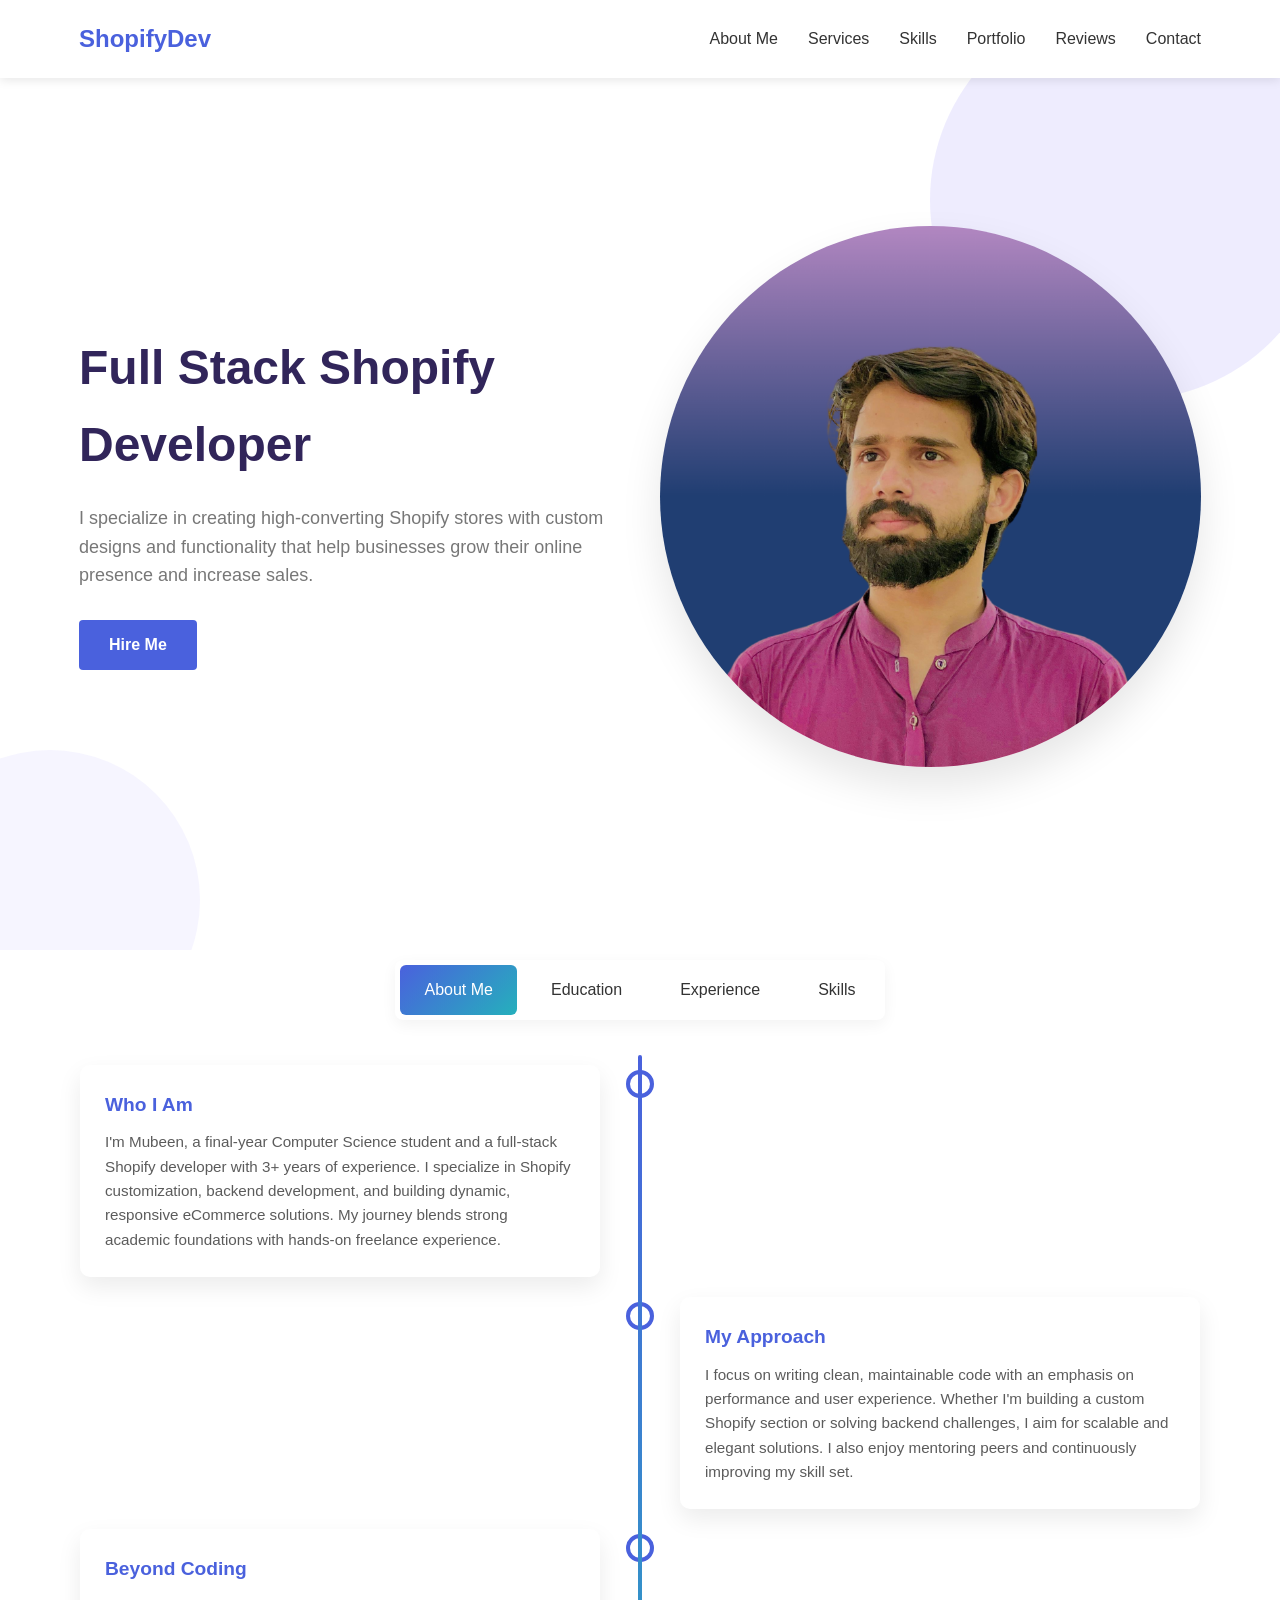
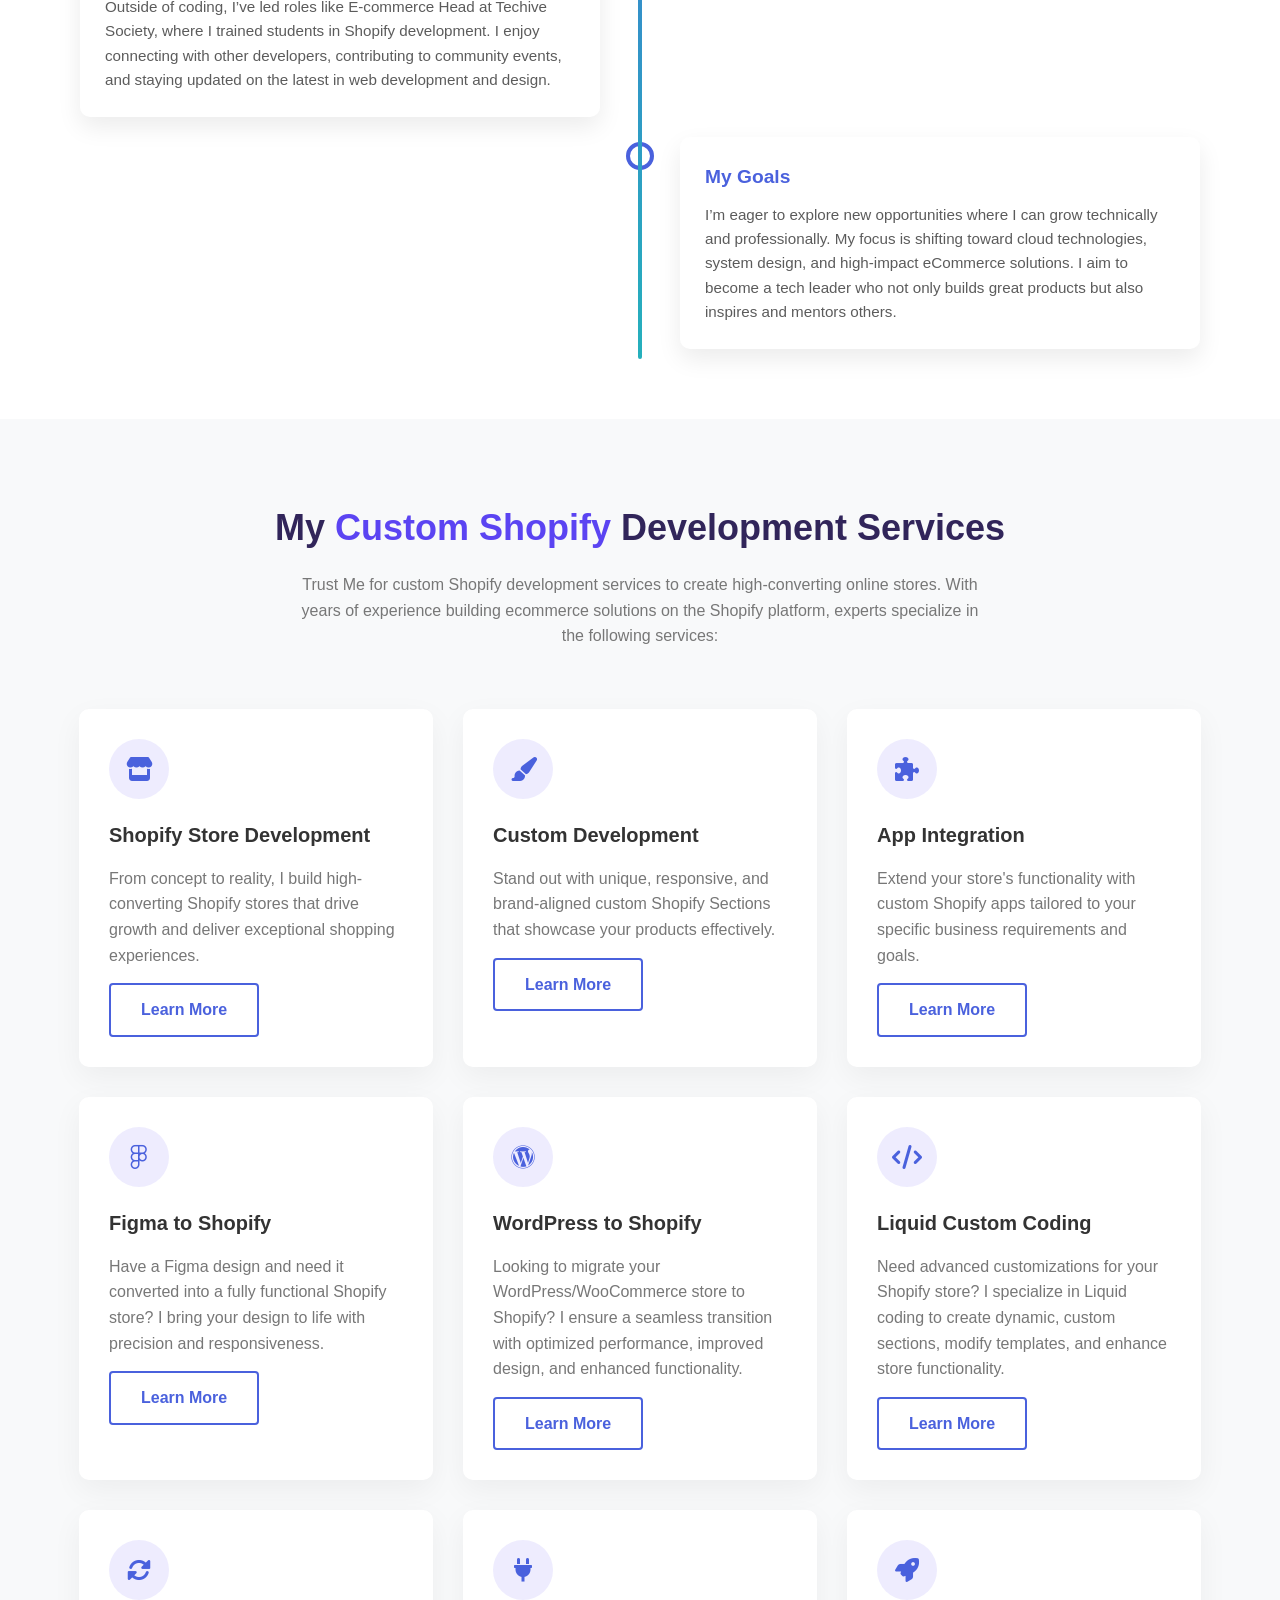
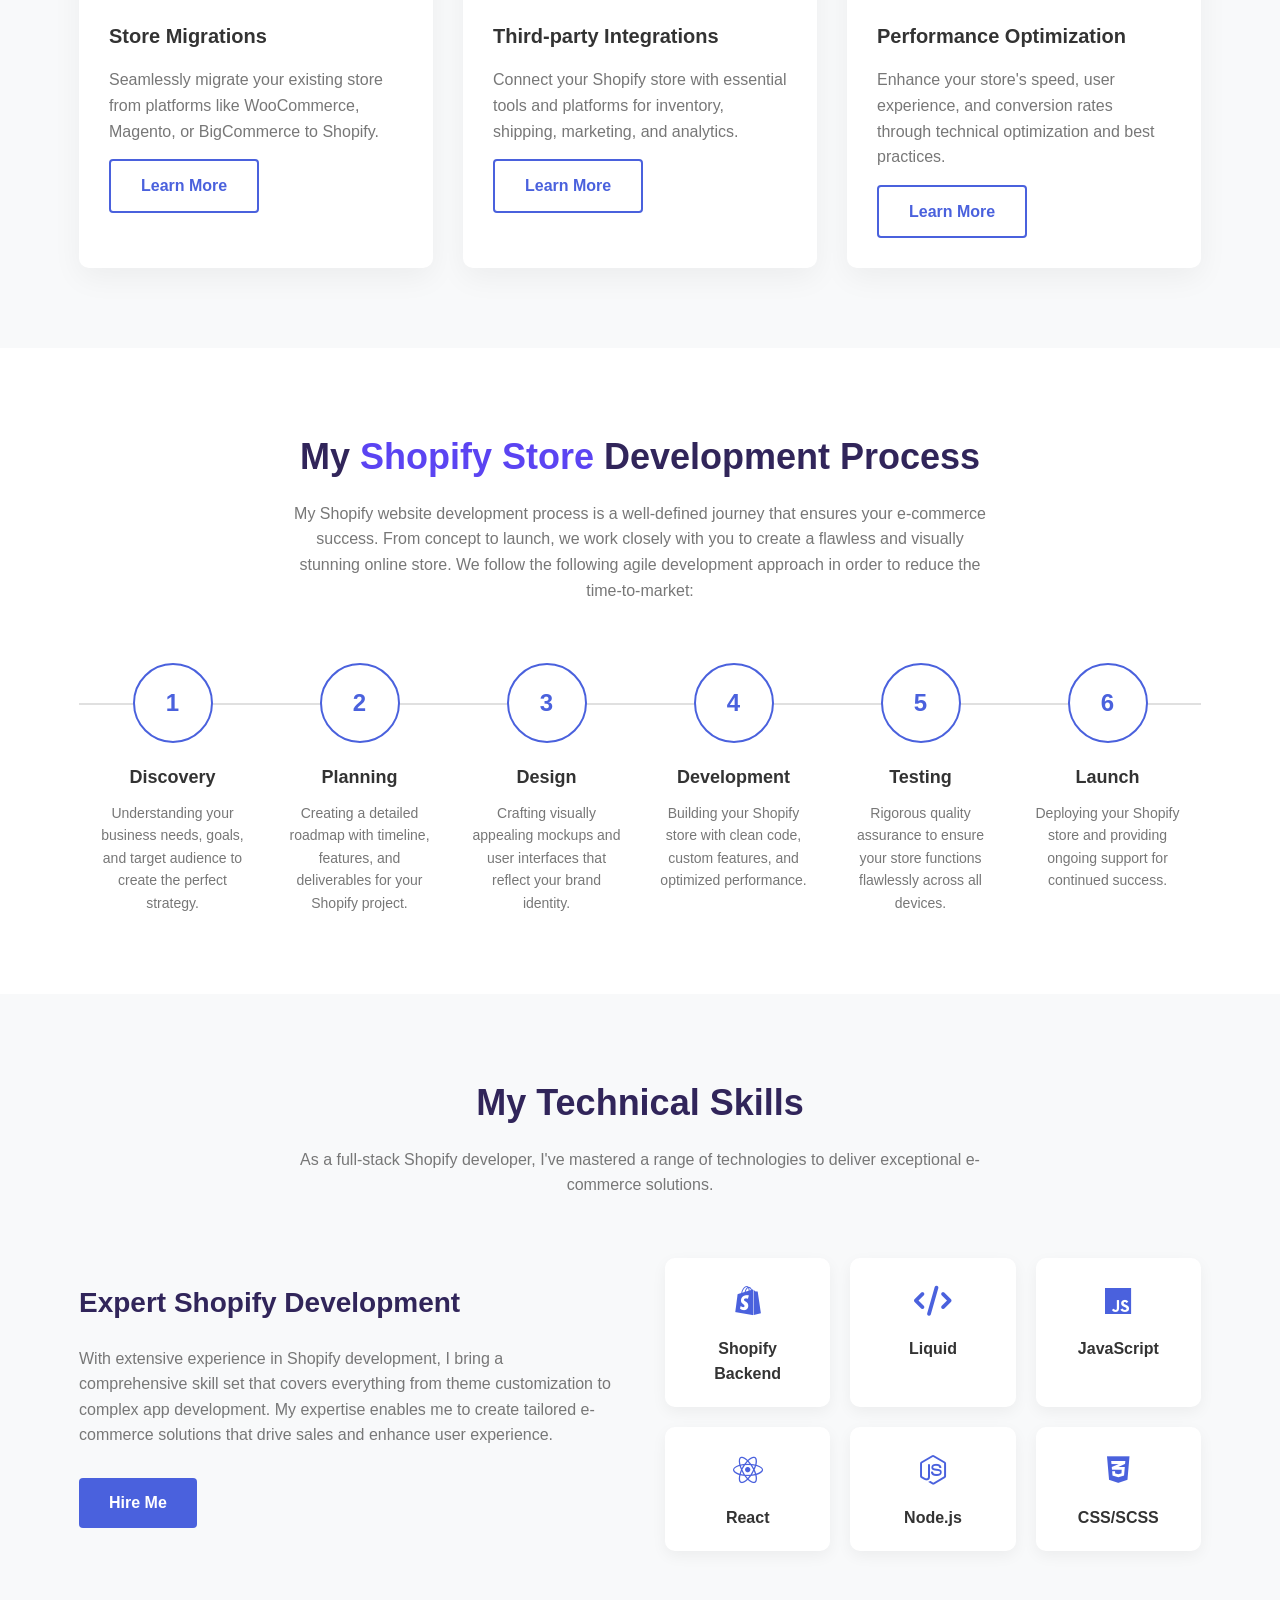
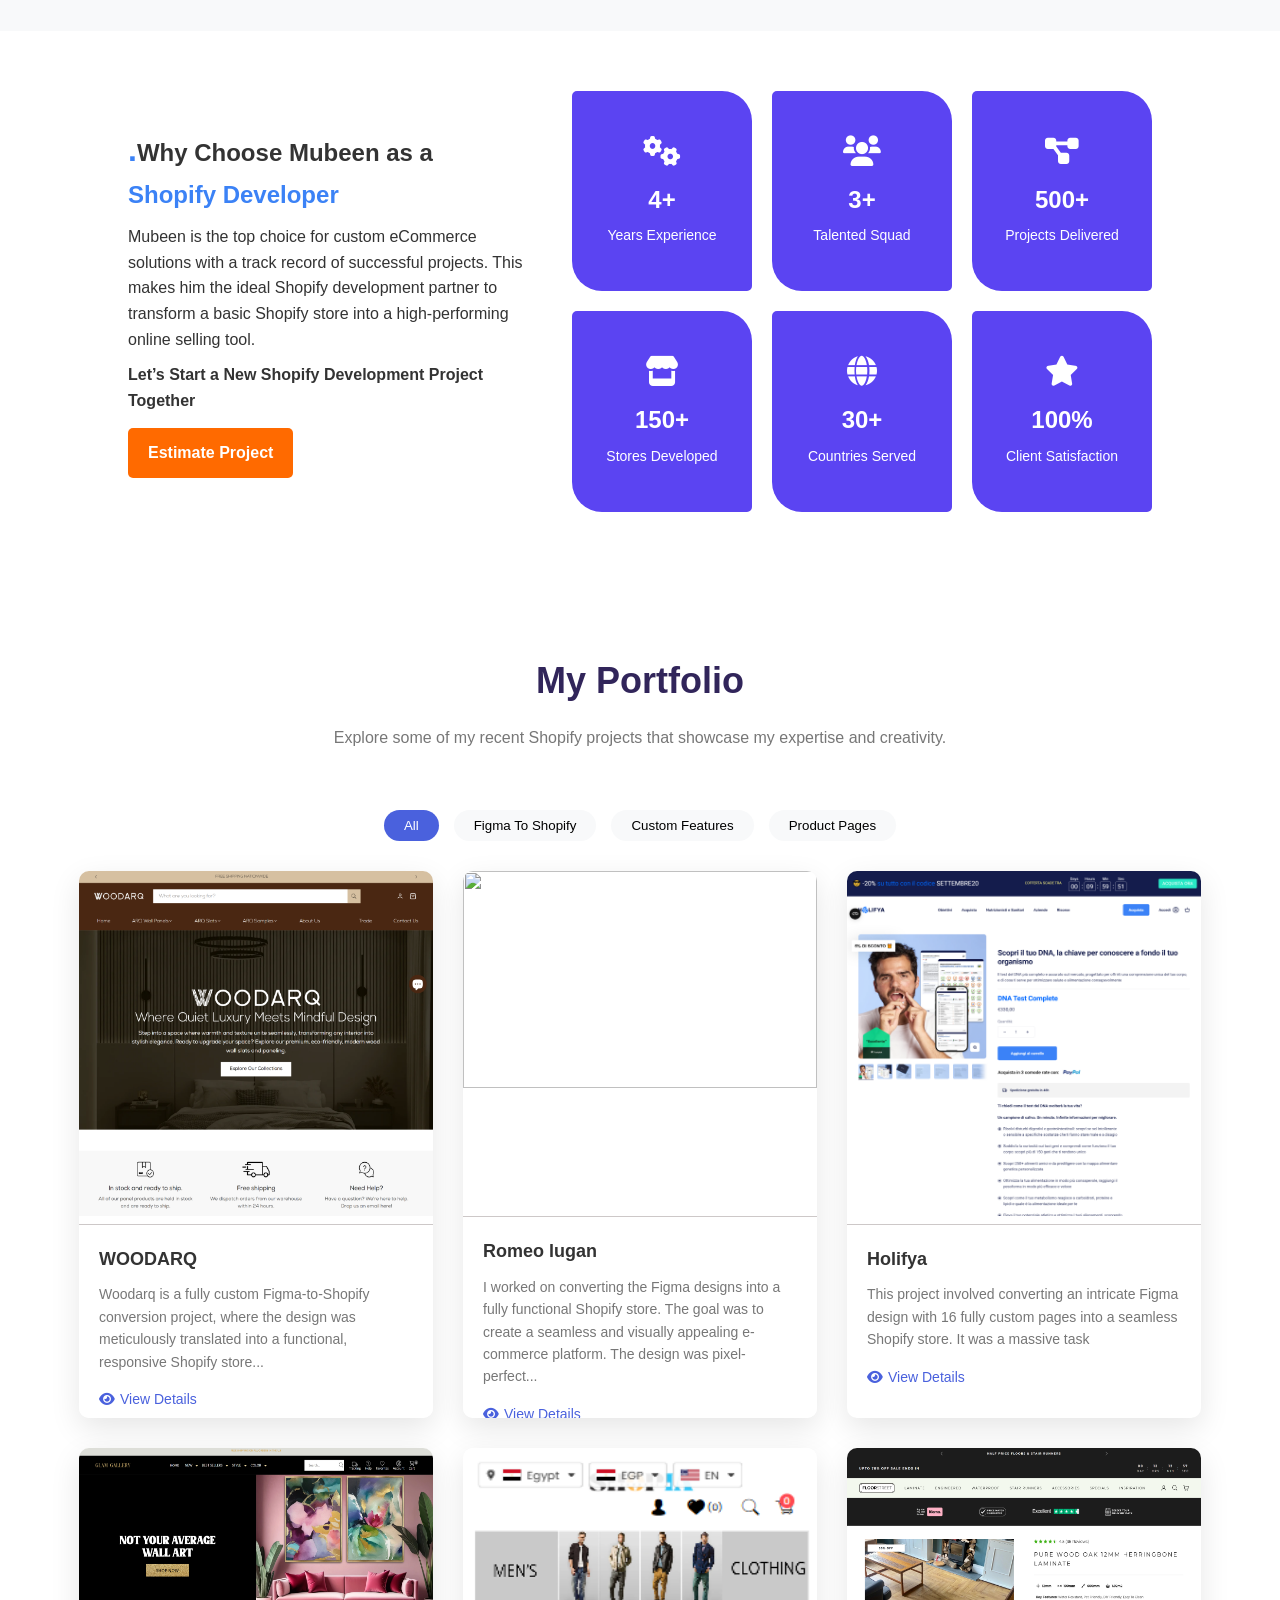
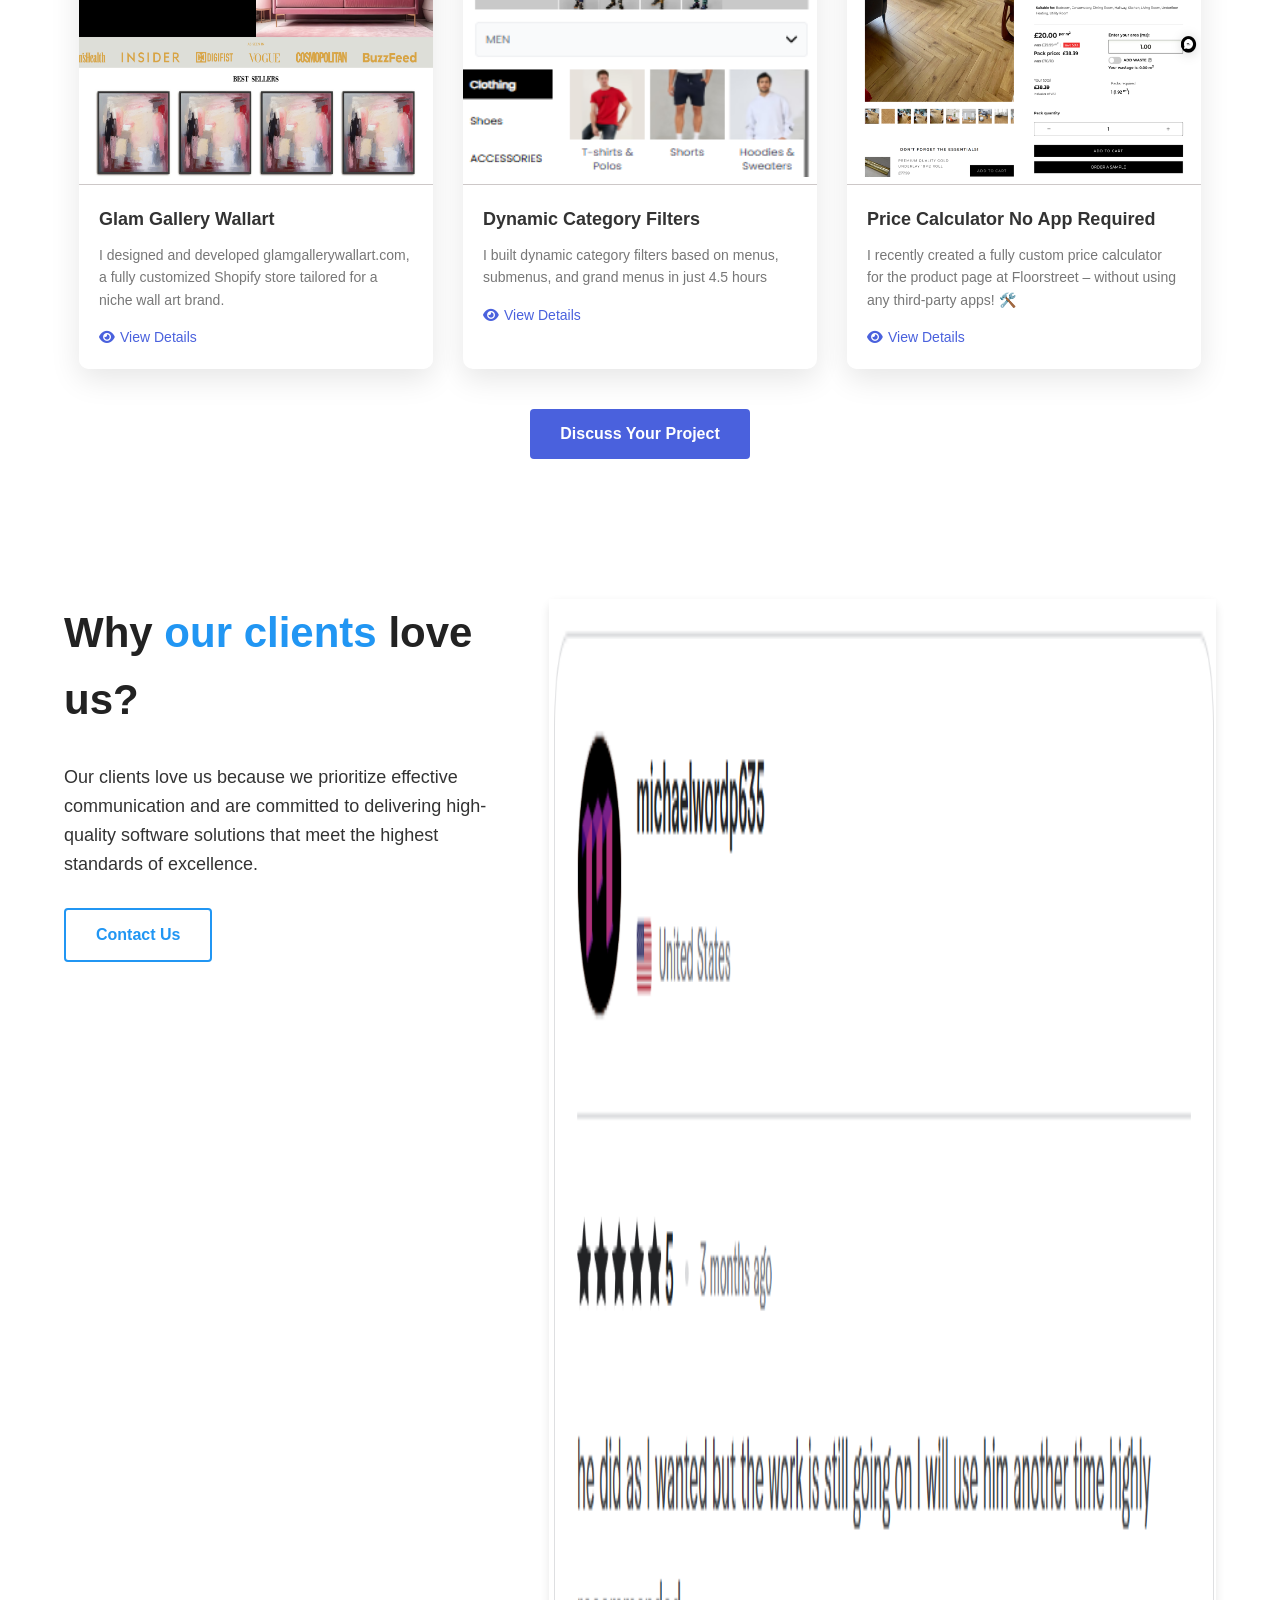
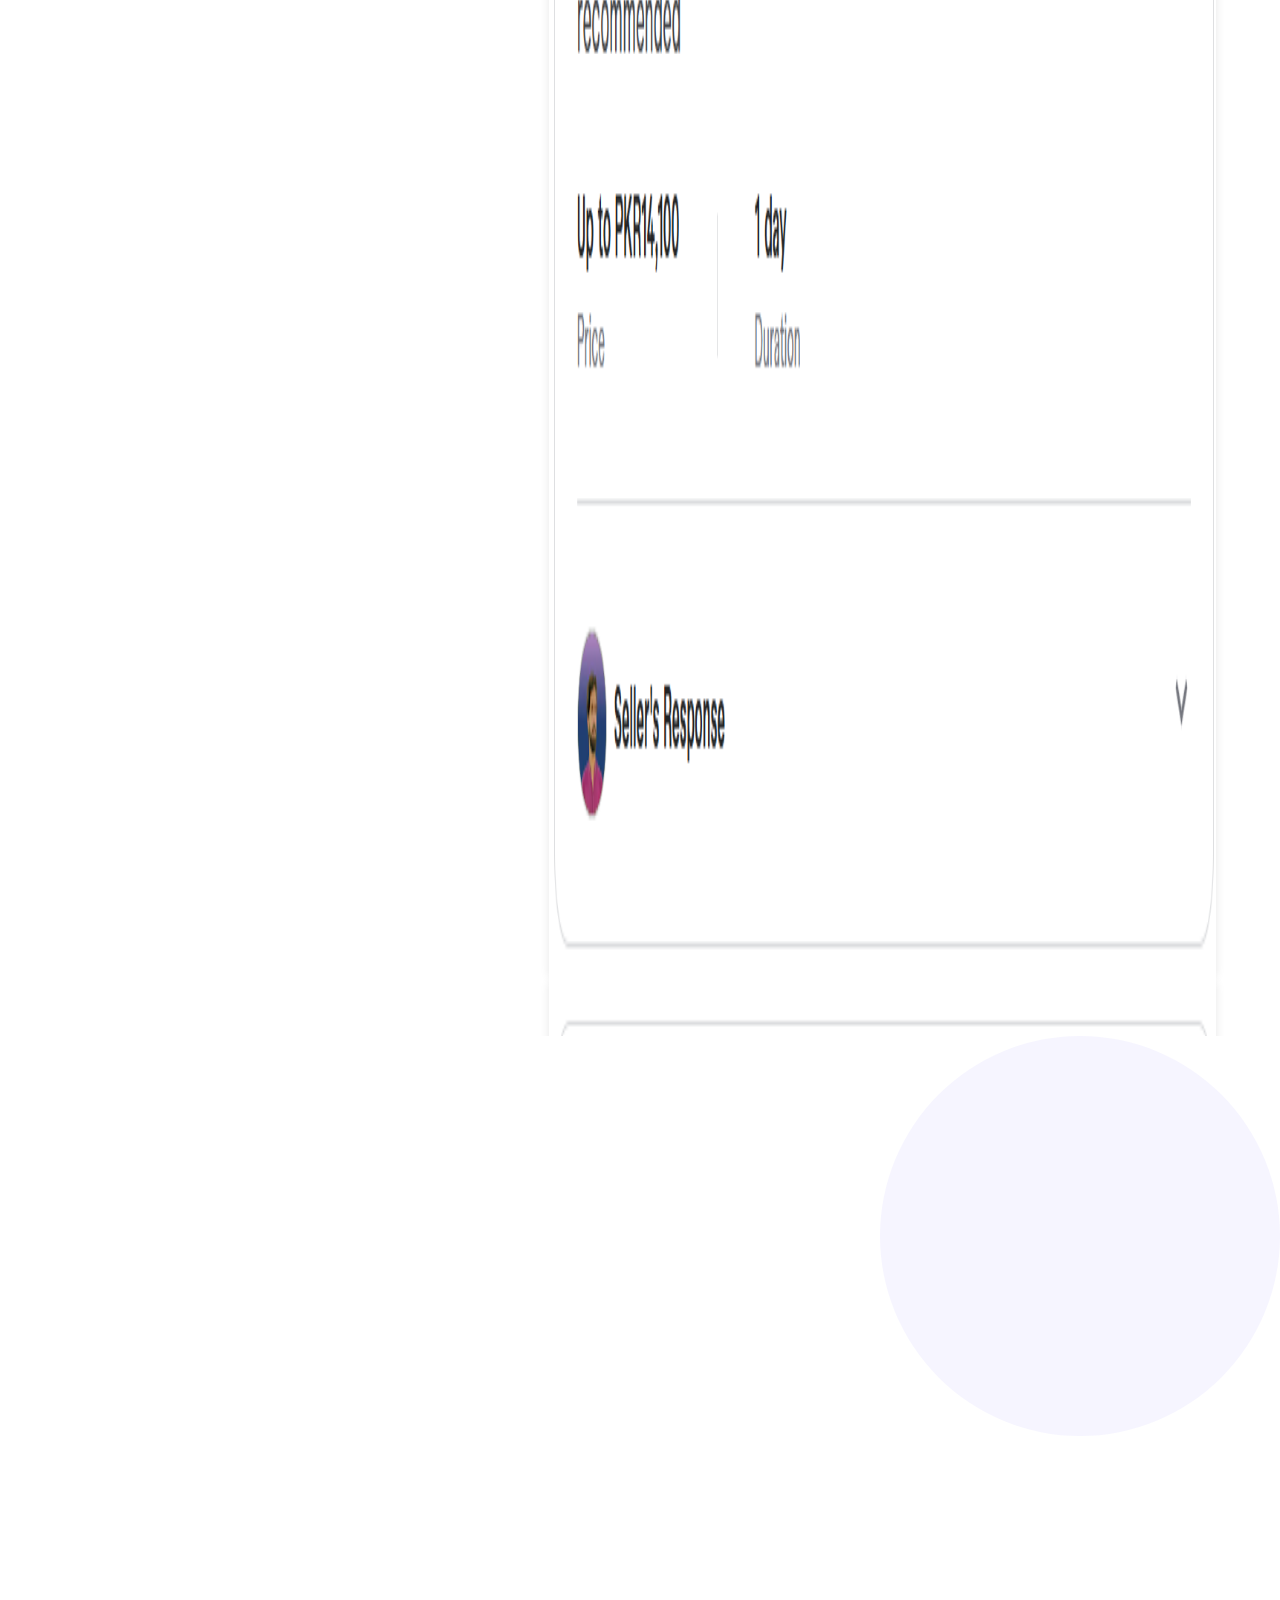
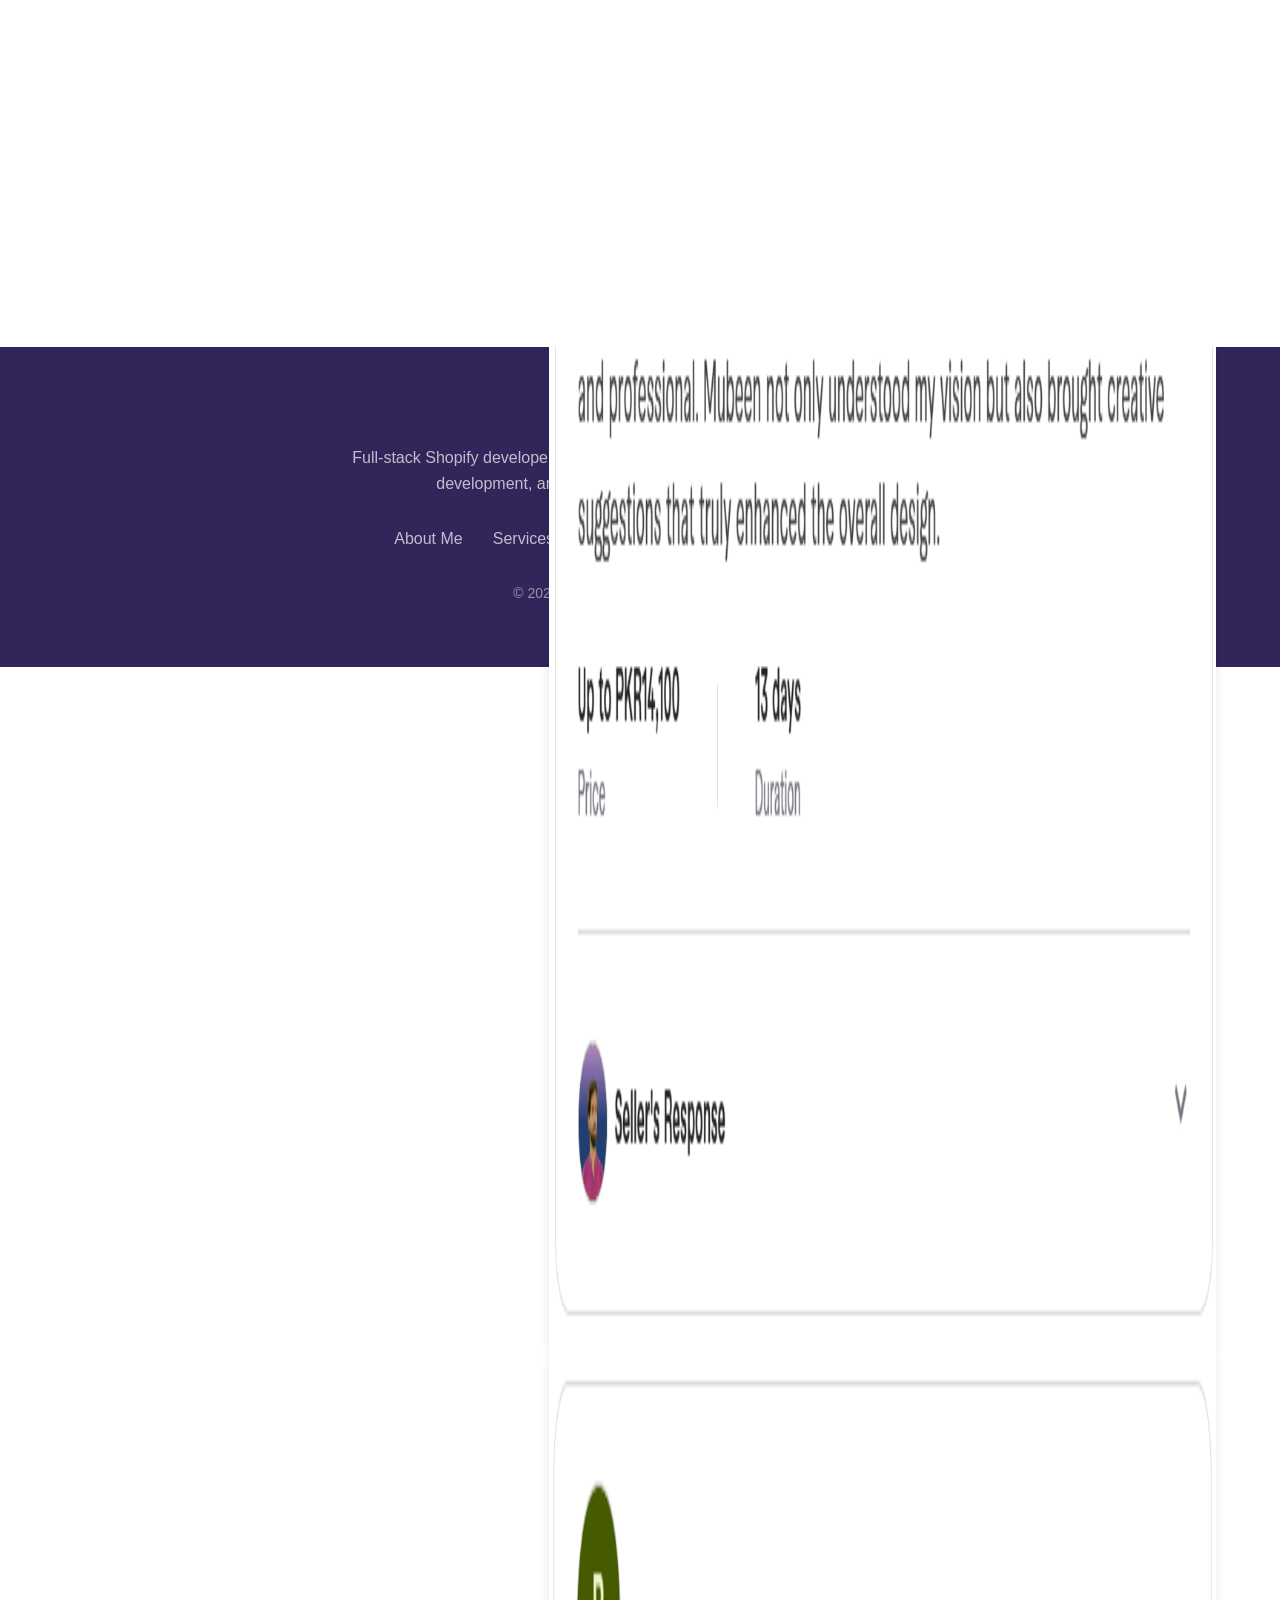
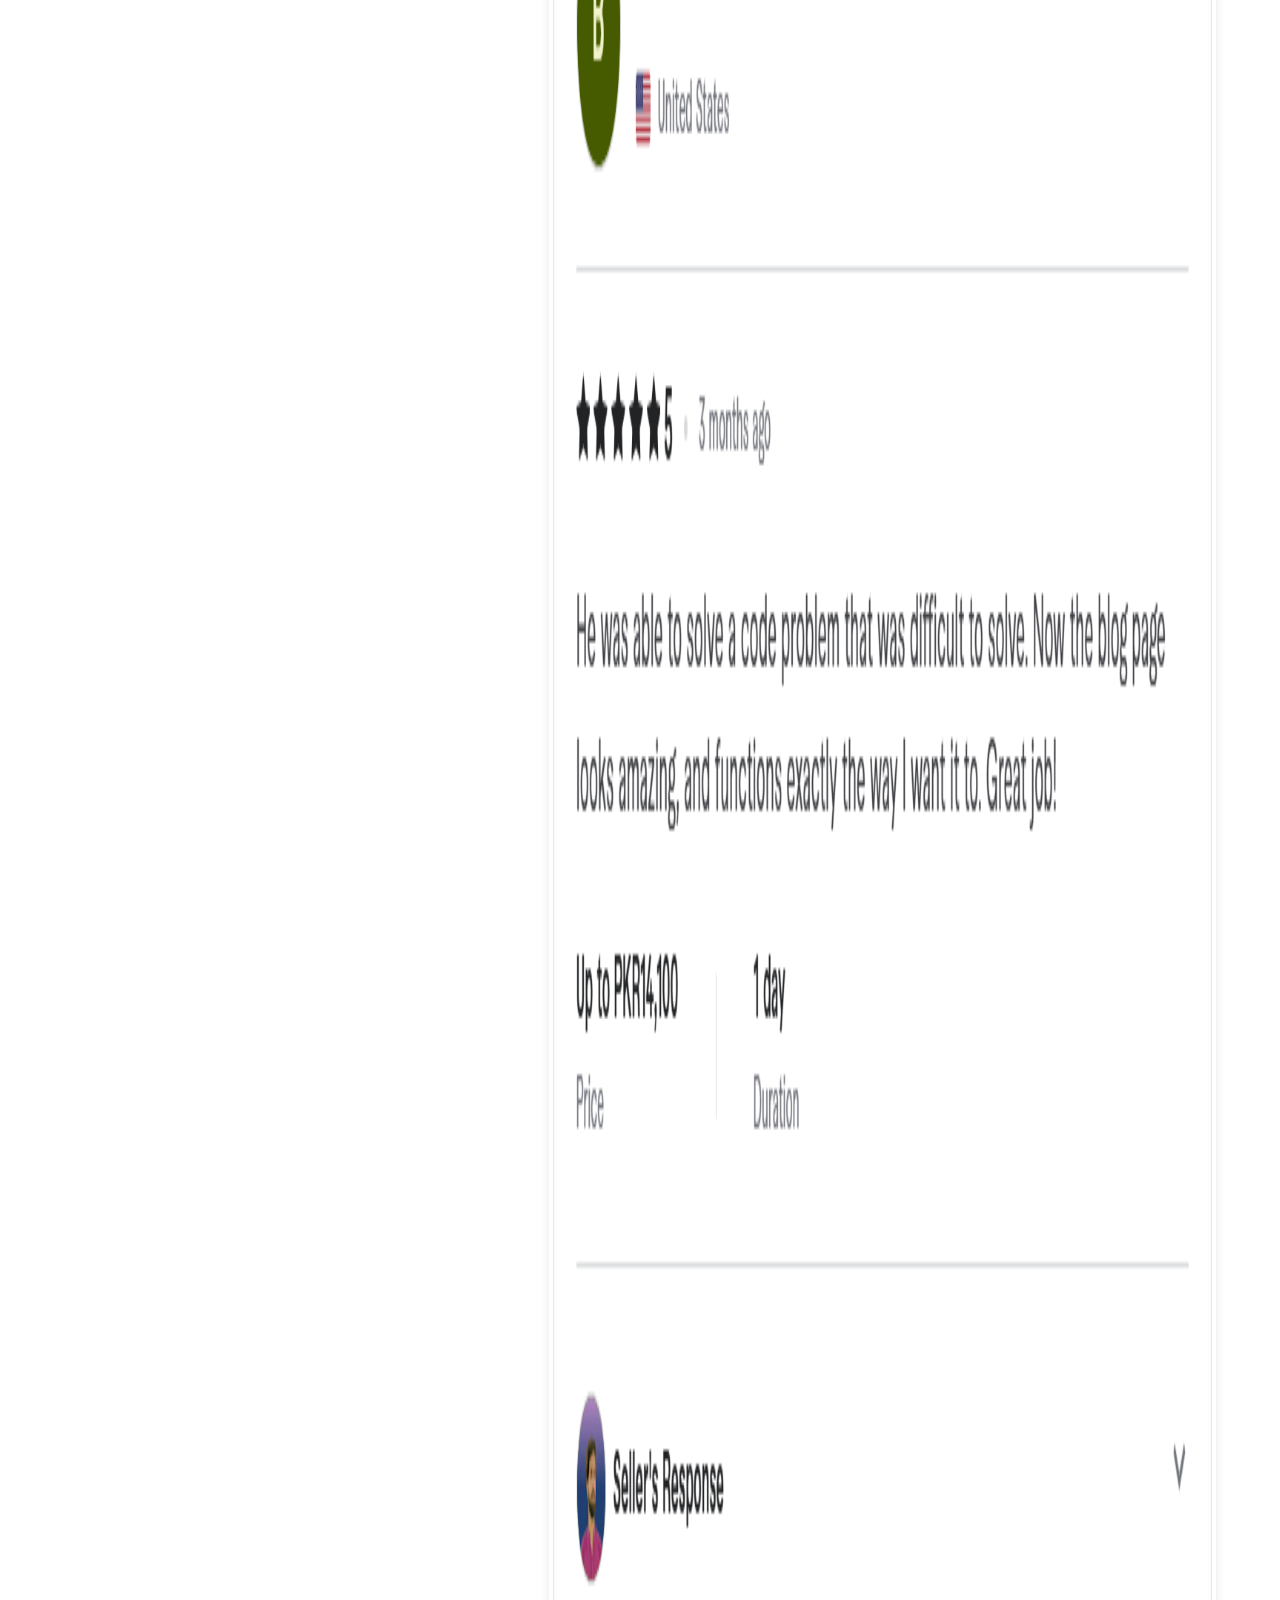
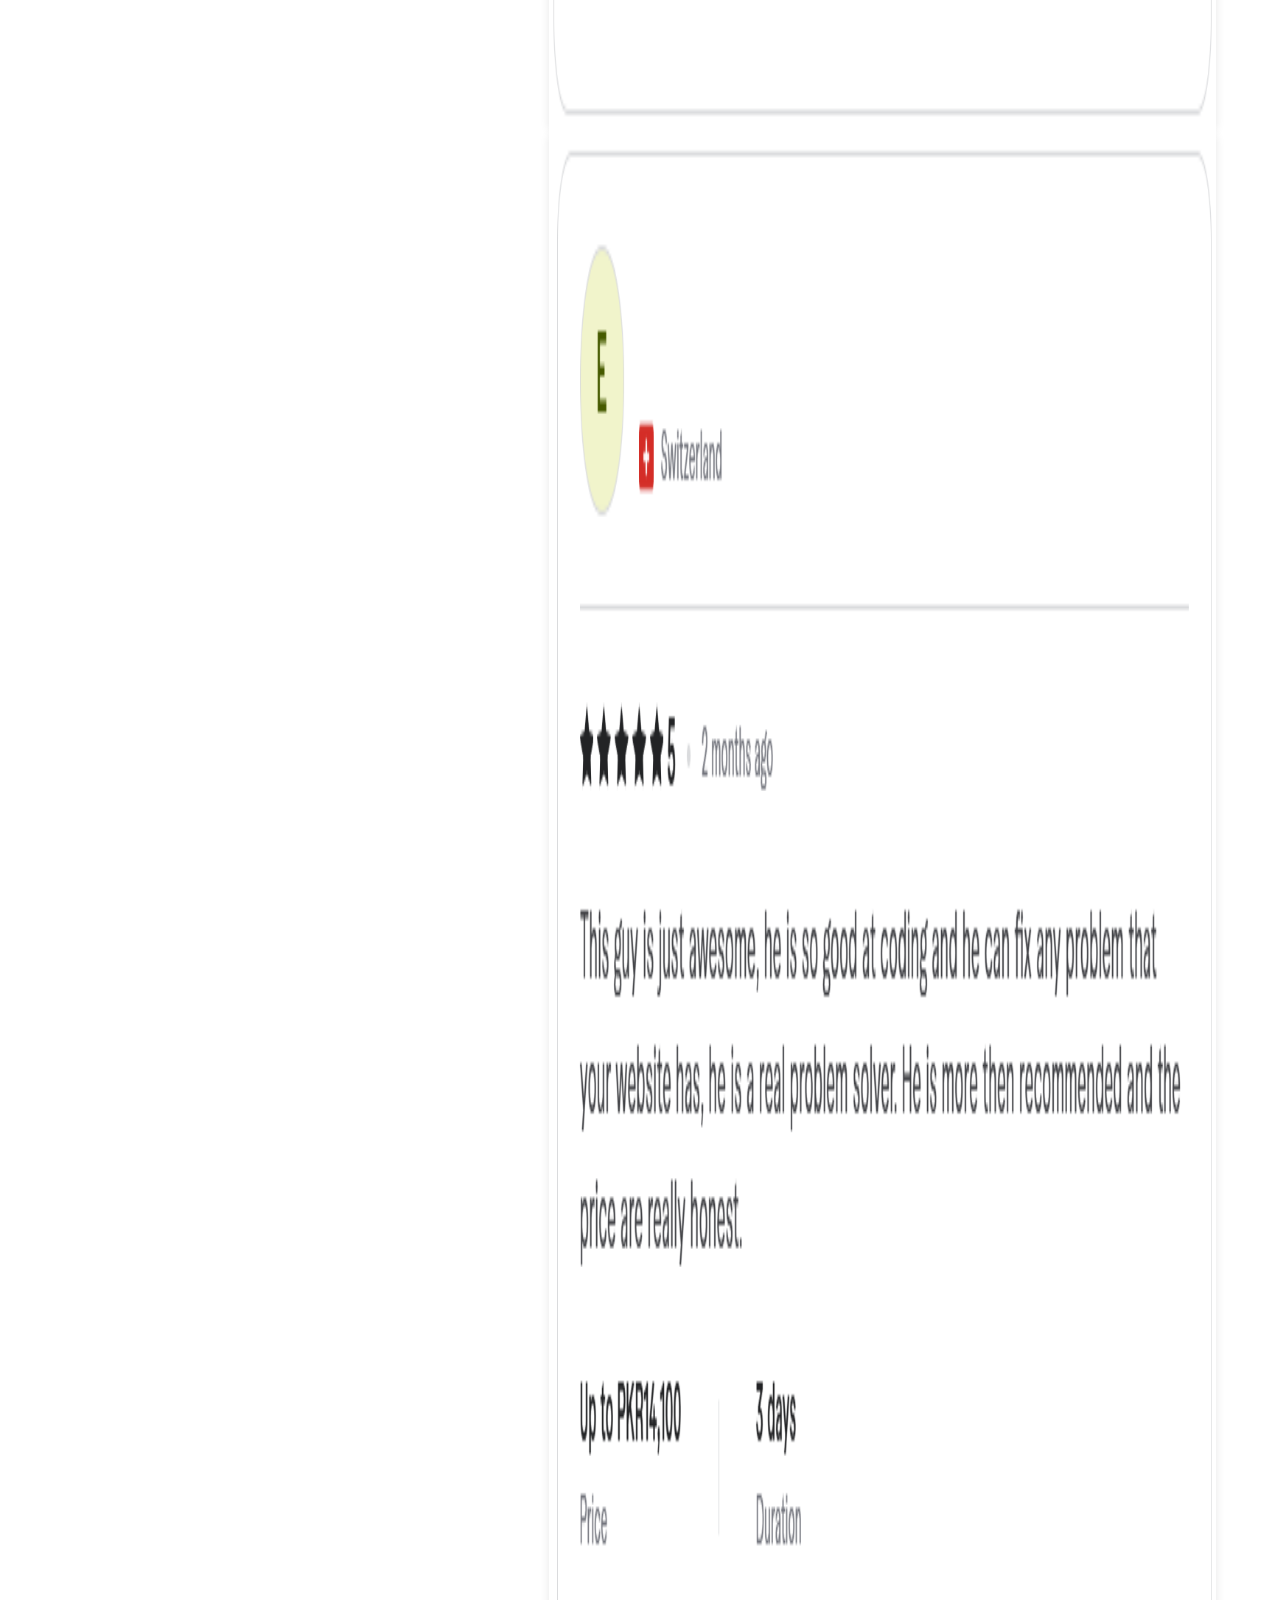
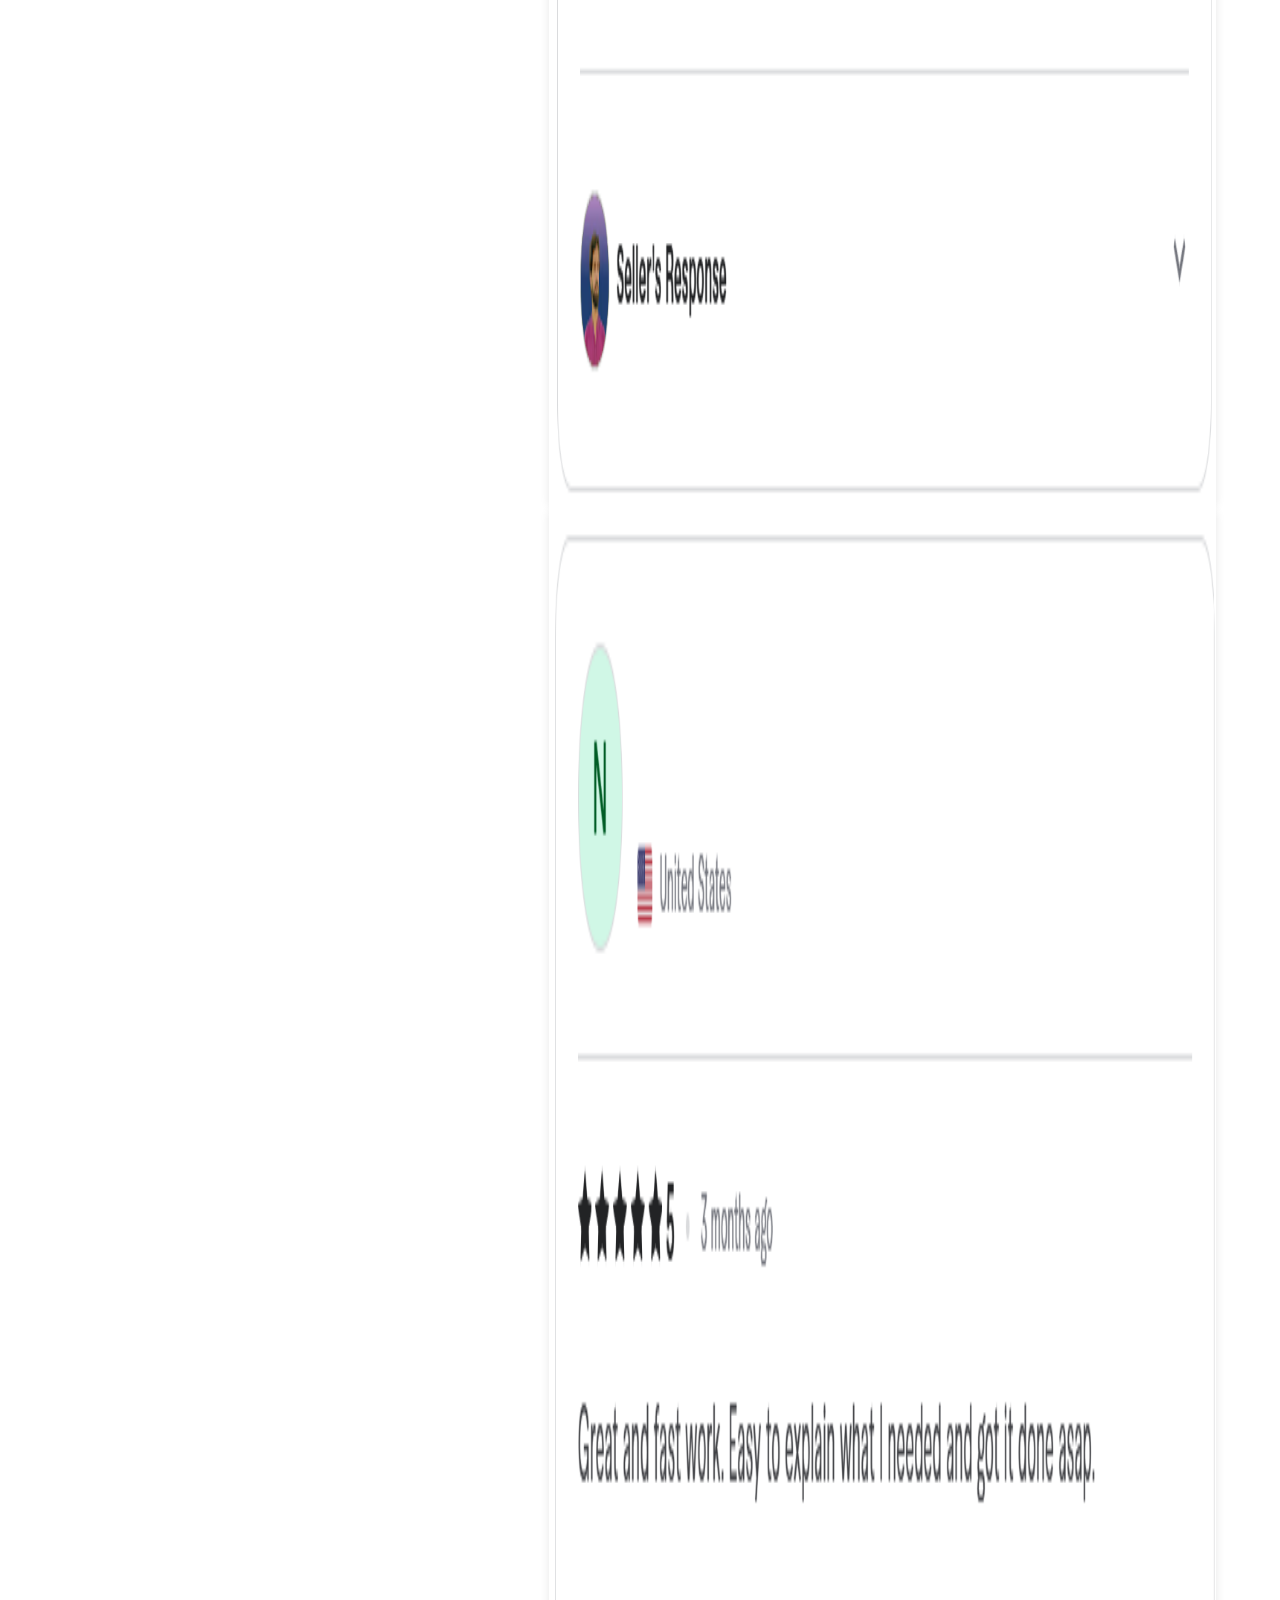
==== commit d6accf69: "new chnages 4/13" ====
--- a/index.html
+++ b/index.html
@@ -23,9 +23,9 @@
                     <span class="close-menu" id="close-menu">
                         <i class="fas fa-times"></i>
                     </span>
+                    <a href="#timeline" class="nav-link">About Me</a>
                     <a href="#services" class="nav-link">Services</a>
-                    <a href="#process" class="nav-link">Process</a>
-                    <a href="#skills" class="nav-link">Skills</a>
+                    <a href="#skillss" class="nav-link">Skills</a>
                     <a href="#portfolio" class="nav-link">Portfolio</a>
                     <a href="#review" class="nav-link">Reviews</a>
                     <a href="#contact" class="nav-link">Contact</a>
@@ -476,7 +476,7 @@
 
  
     <!-- Skills Section -->
-    <section id="skills" class="section skills">
+    <section id="skillss" class="section skills">
             <div class="container">
                 <div class="section-title">
                     <h2>My Technical Skills</h2>
@@ -1263,14 +1263,16 @@
                 <p class="footer-text">Full-stack Shopify developer specializing in custom e-commerce solutions, theme development, and app creation for businesses worldwide.</p>
             </div>
             <div class="footer-links">
+                <a href="#timeline" class="footer-link">About Me</a>
                 <a href="#services" class="footer-link">Services</a>
-                <a href="#process" class="footer-link">Process</a>
                 <a href="#portfolio" class="footer-link">Portfolio</a>
-                <a href="#skills" class="footer-link">Skills</a>
+                <a href="#review" class="footer-link">Reviews</a>
+                <a href="#skillss" class="footer-link">Skills</a>
                 <a href="#contact" class="footer-link">Contact</a>
             </div>
             <div class="copyright">
-                &copy; 2025 ShopifyDev. All Rights Reserved.
+                
+                &copy; 2025 ShopifyDev. All Rights Reserved. <br><strong>Last Update 4 March 2025</strong>
             </div>
         </div>
     </footer>
--- a/style.css
+++ b/style.css
@@ -2034,14 +2034,28 @@
             
             .timeline-item {
                 width: 100%;
-                padding-left: 70px;
-                padding-right: 25px;
+                padding-left: 60px;
+                padding-right: 15px;
             }
             
             .timeline-item::after {
-                left: 25px;
+                left: 21px;
             }
-            
+            .timeline-content{
+                padding: 15px !important;
+            }
+            .oc-stat-card{
+                padding:
+35px 20px !important;
+  width: 155px !important;
+            }
+            .hero-image{
+                margin-top: 50px;
+            }
+
+            .testimonial-right .flickity-viewport{
+                height: 250px !important;
+            }
             .right {
                 left: 0;
             }
@@ -2073,8 +2087,15 @@
             }
             
             .tabs {
-                justify-content: center;
-                margin: 0 auto;
+                justify-content: start;
+                margin: 0 !important;
+            }
+            .tab{
+                padding: 6px 12px !important;
+
+            }
+            .timeline-section{
+                padding: 0 12px !important; 
             }
         }
 
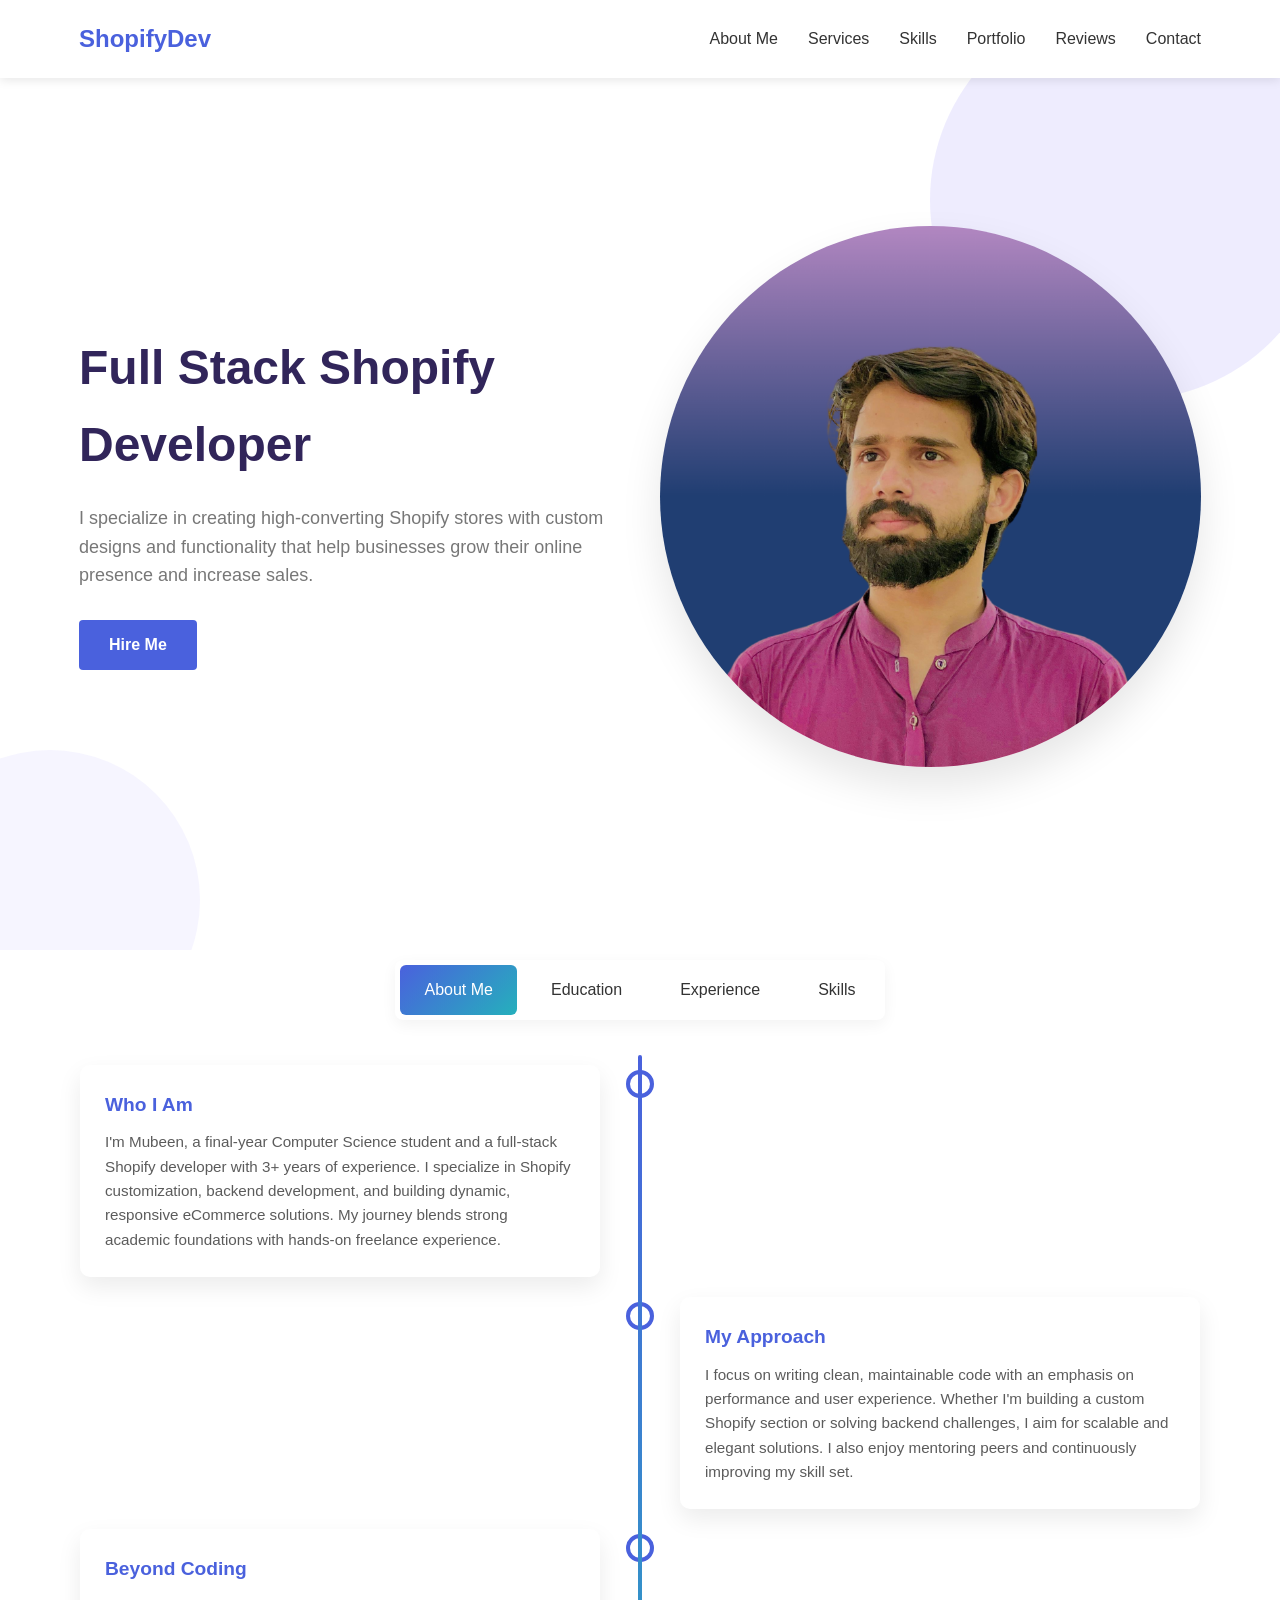
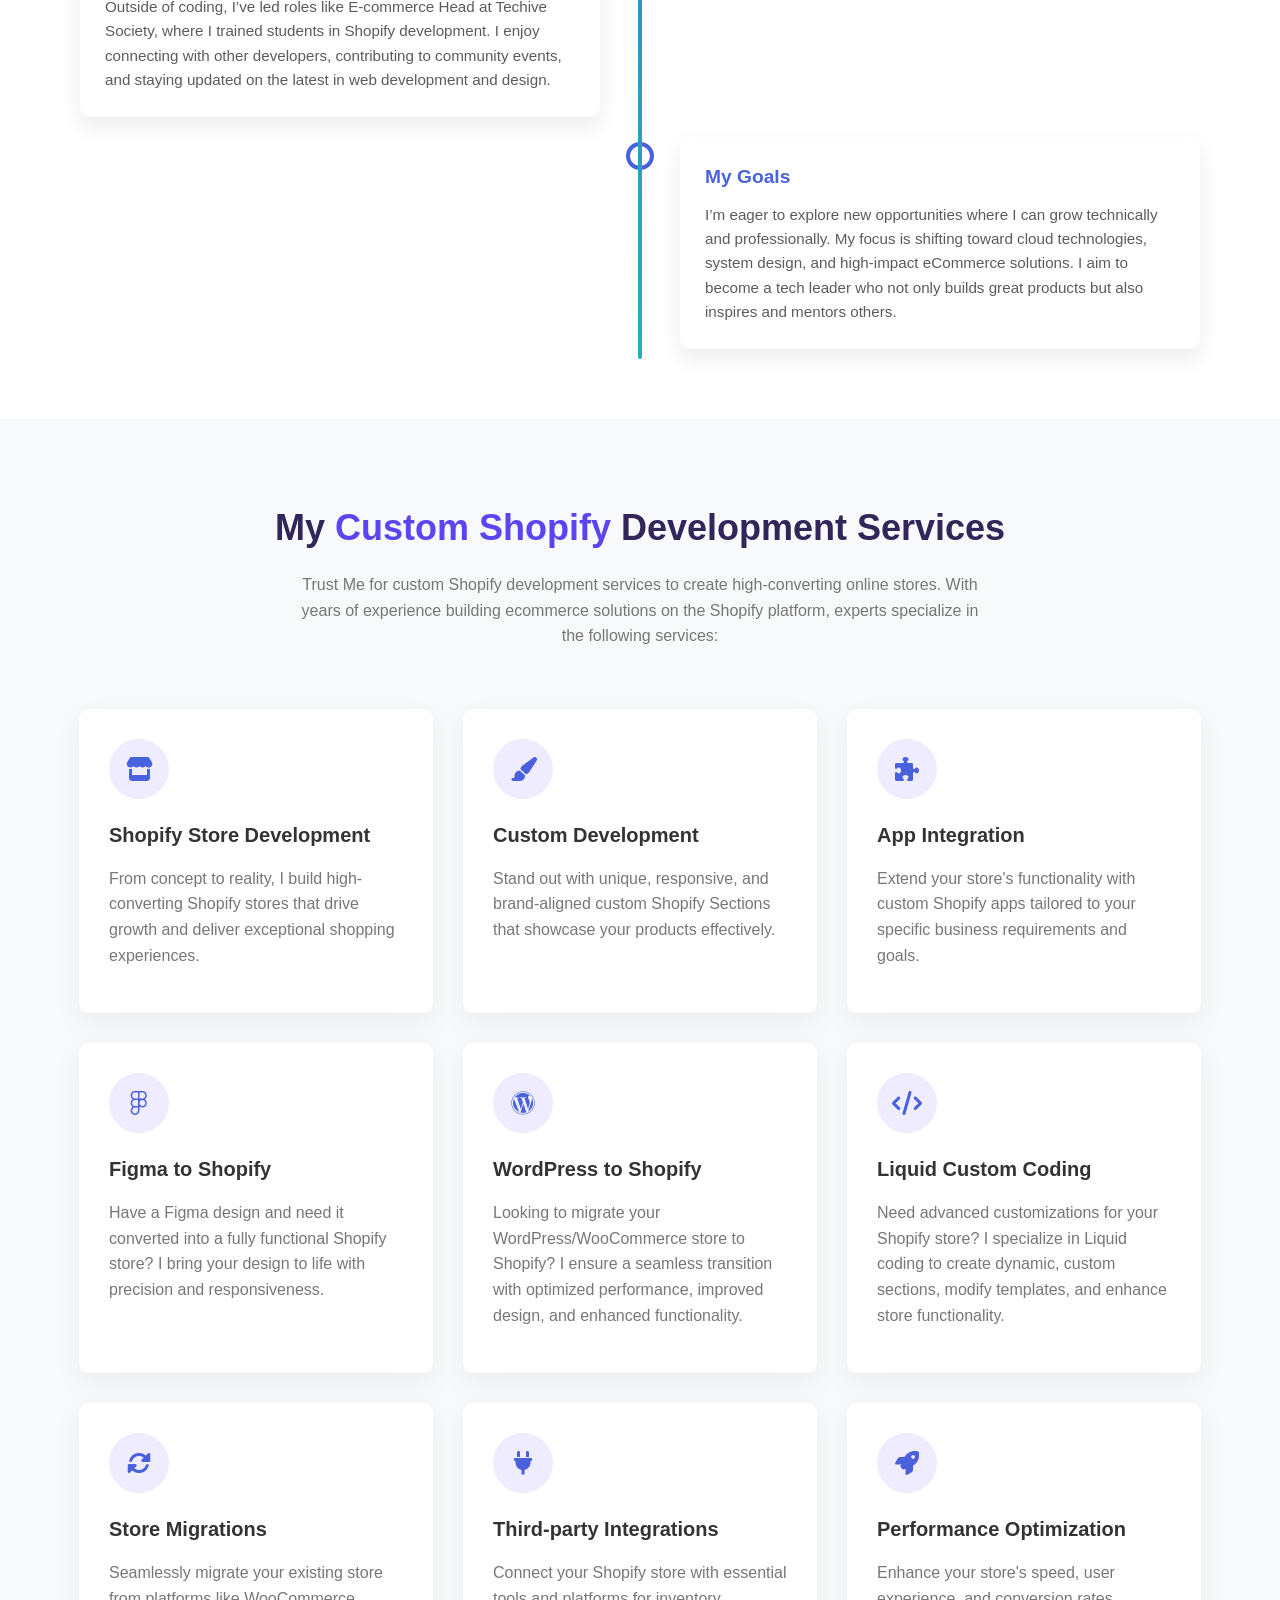
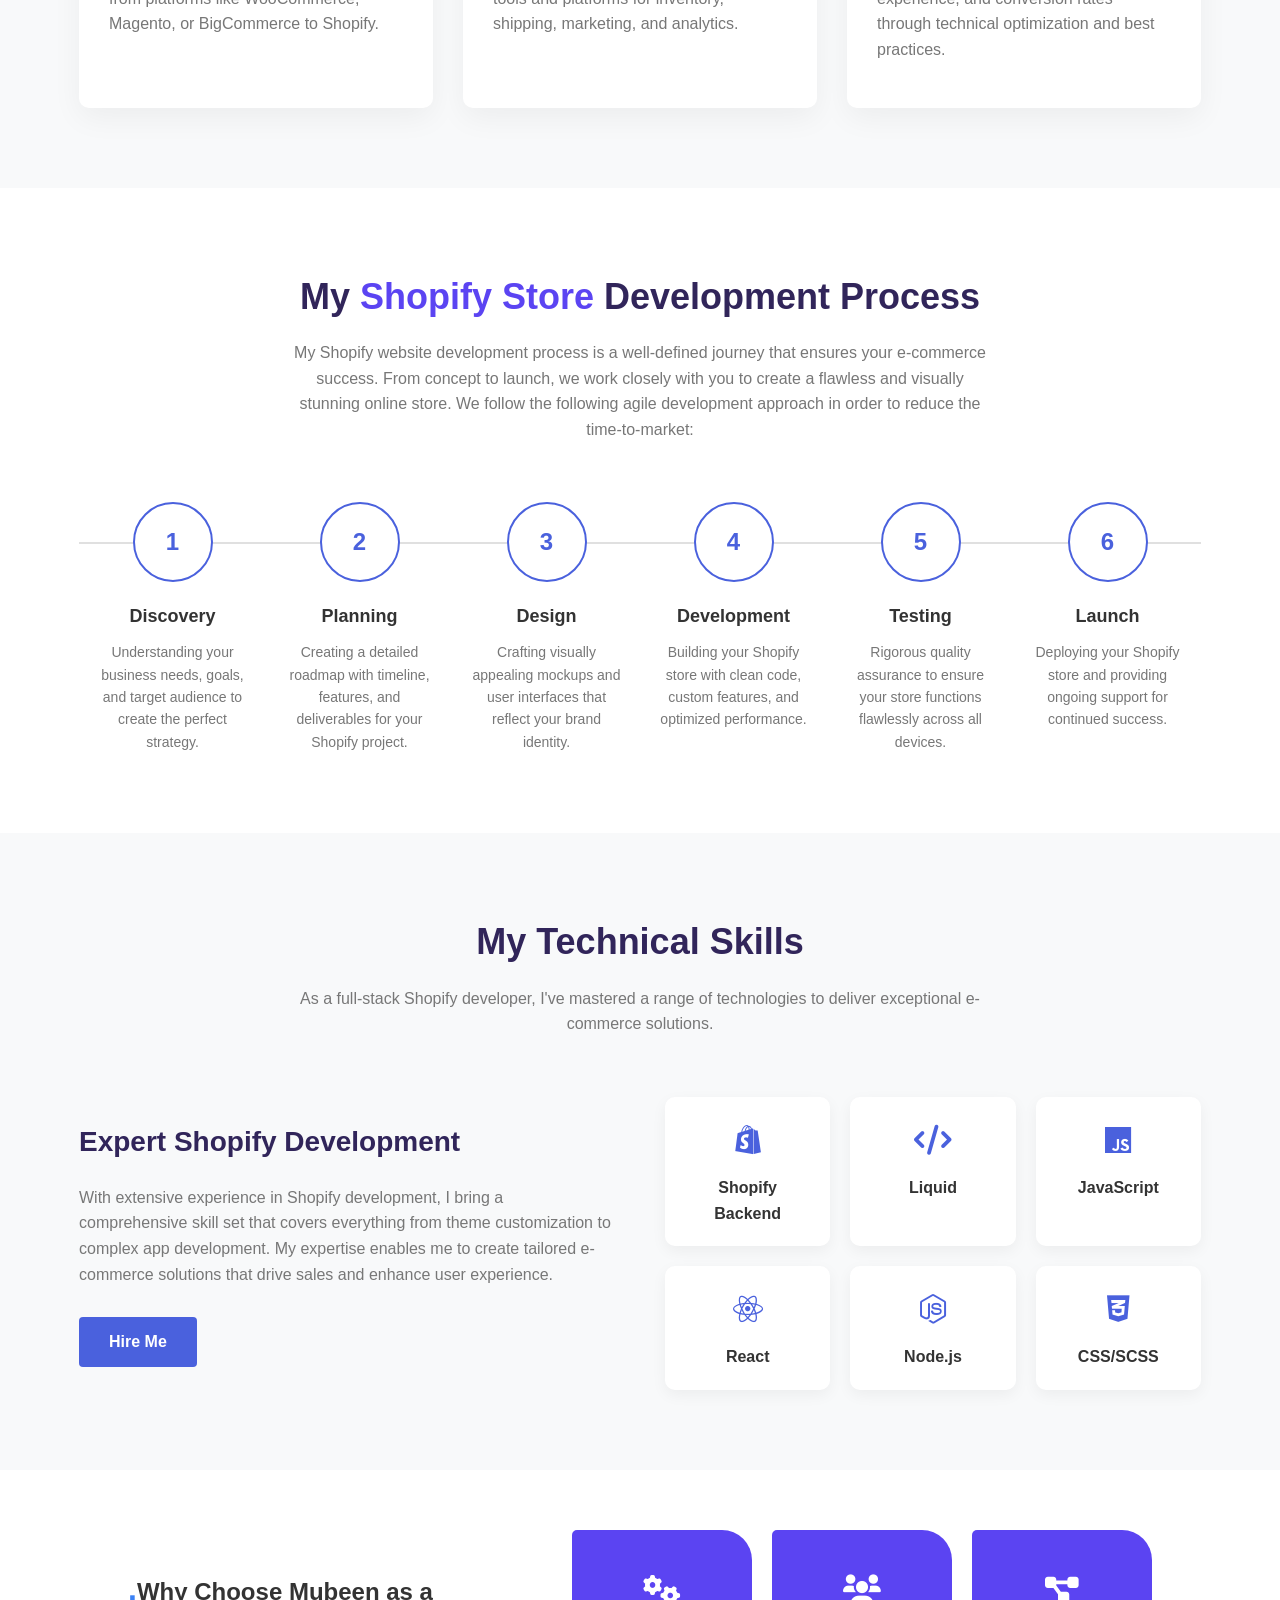
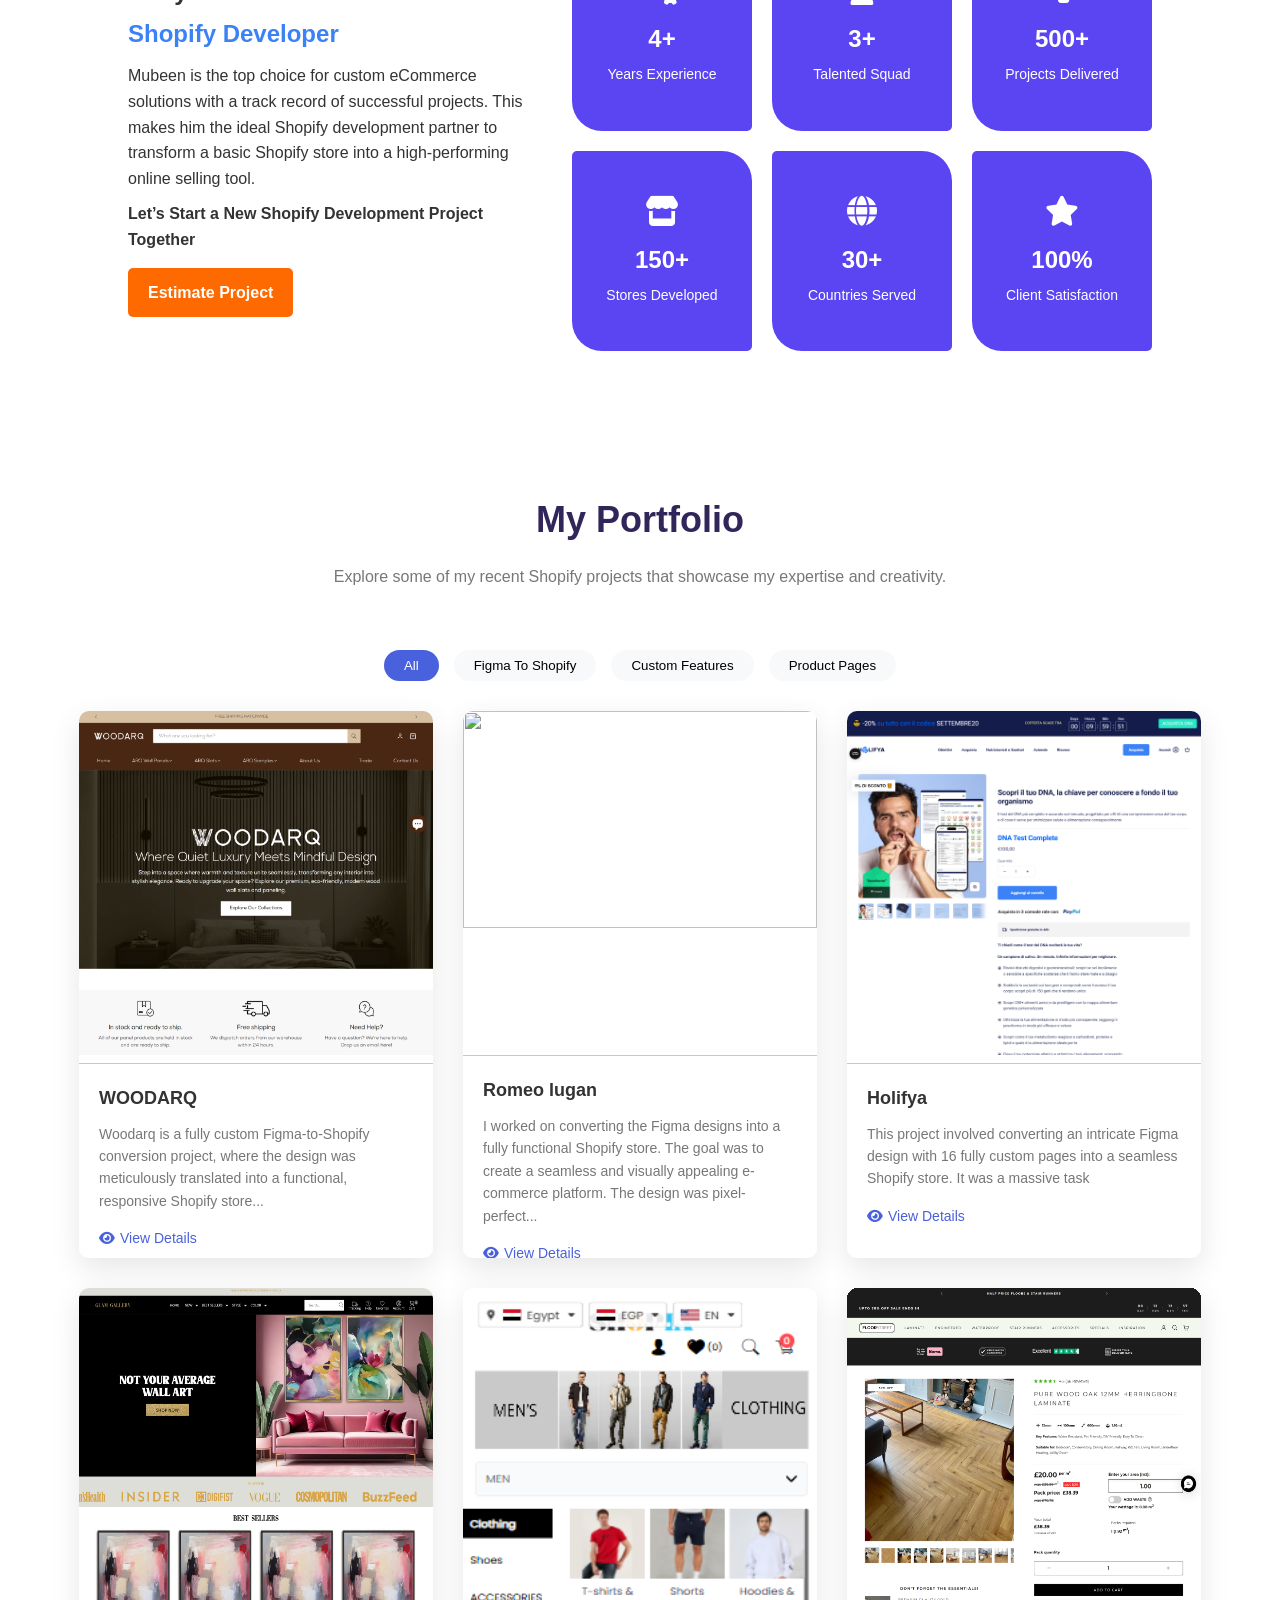
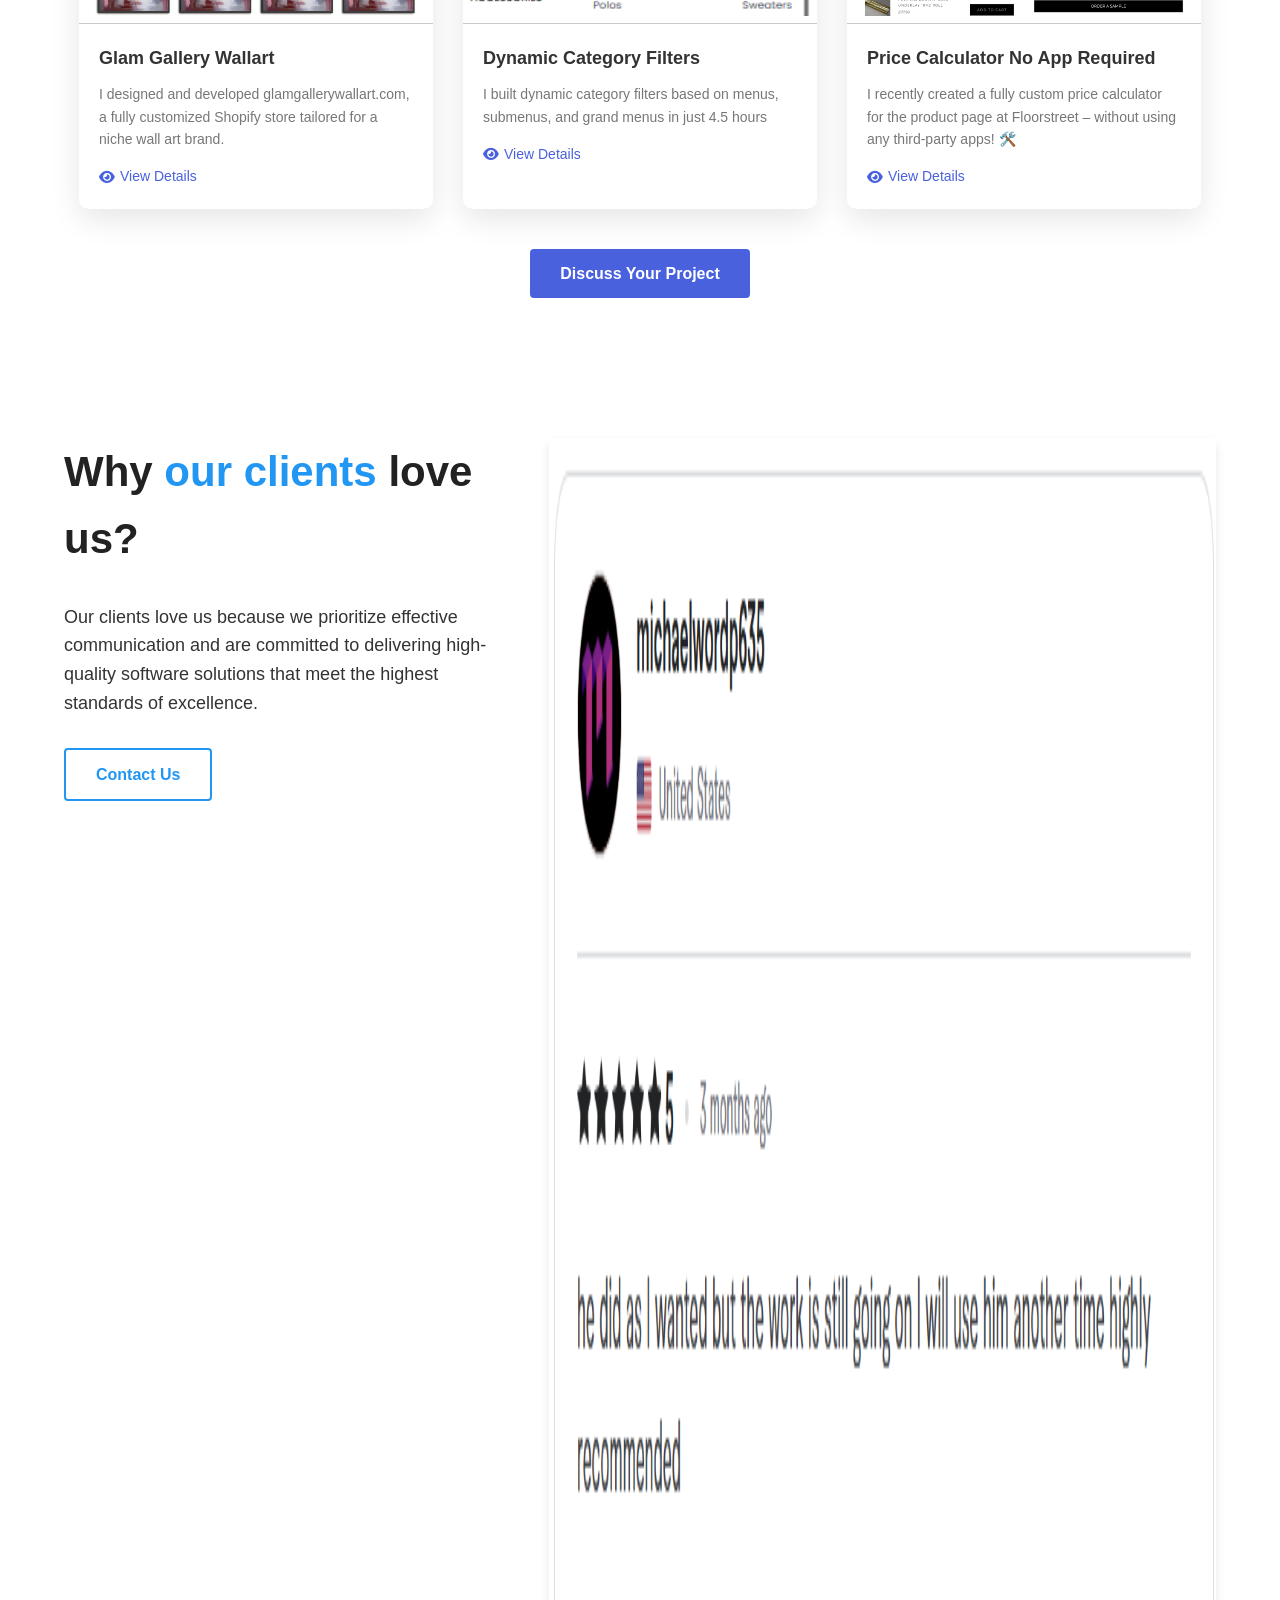
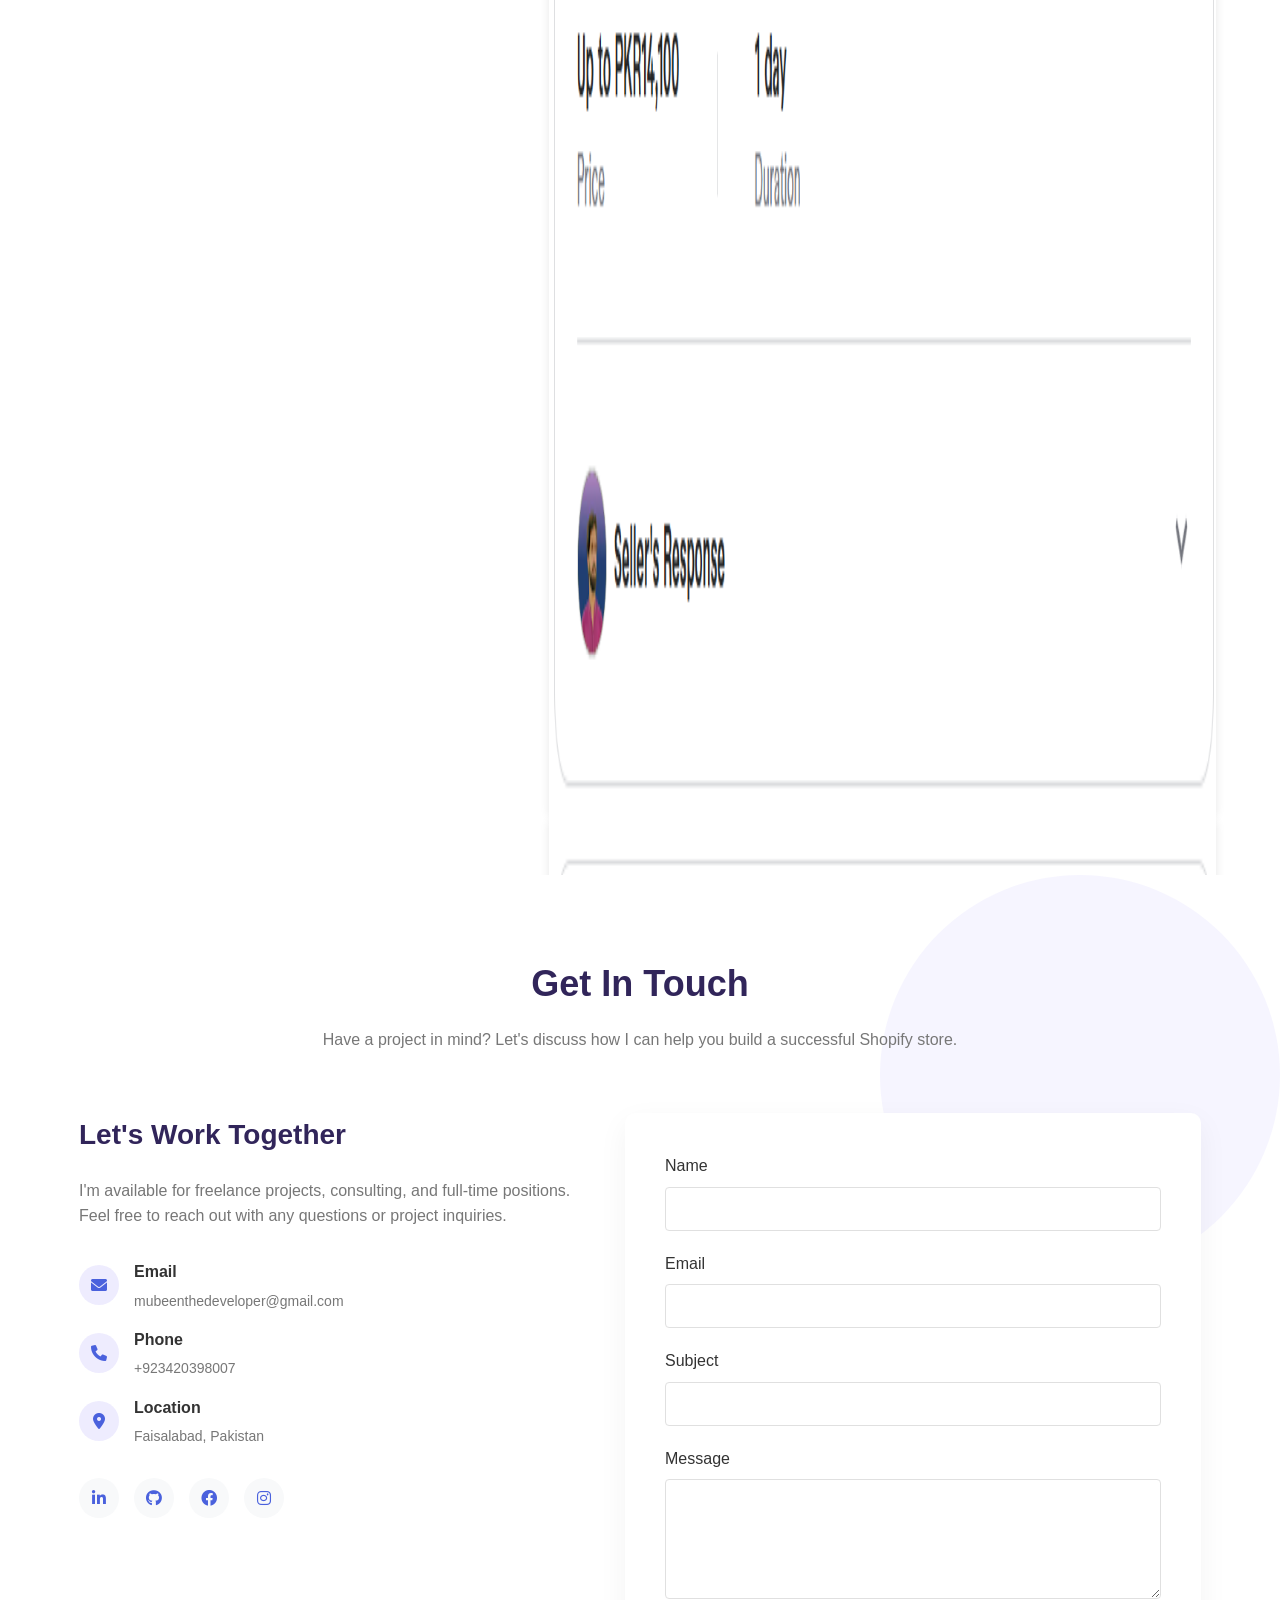
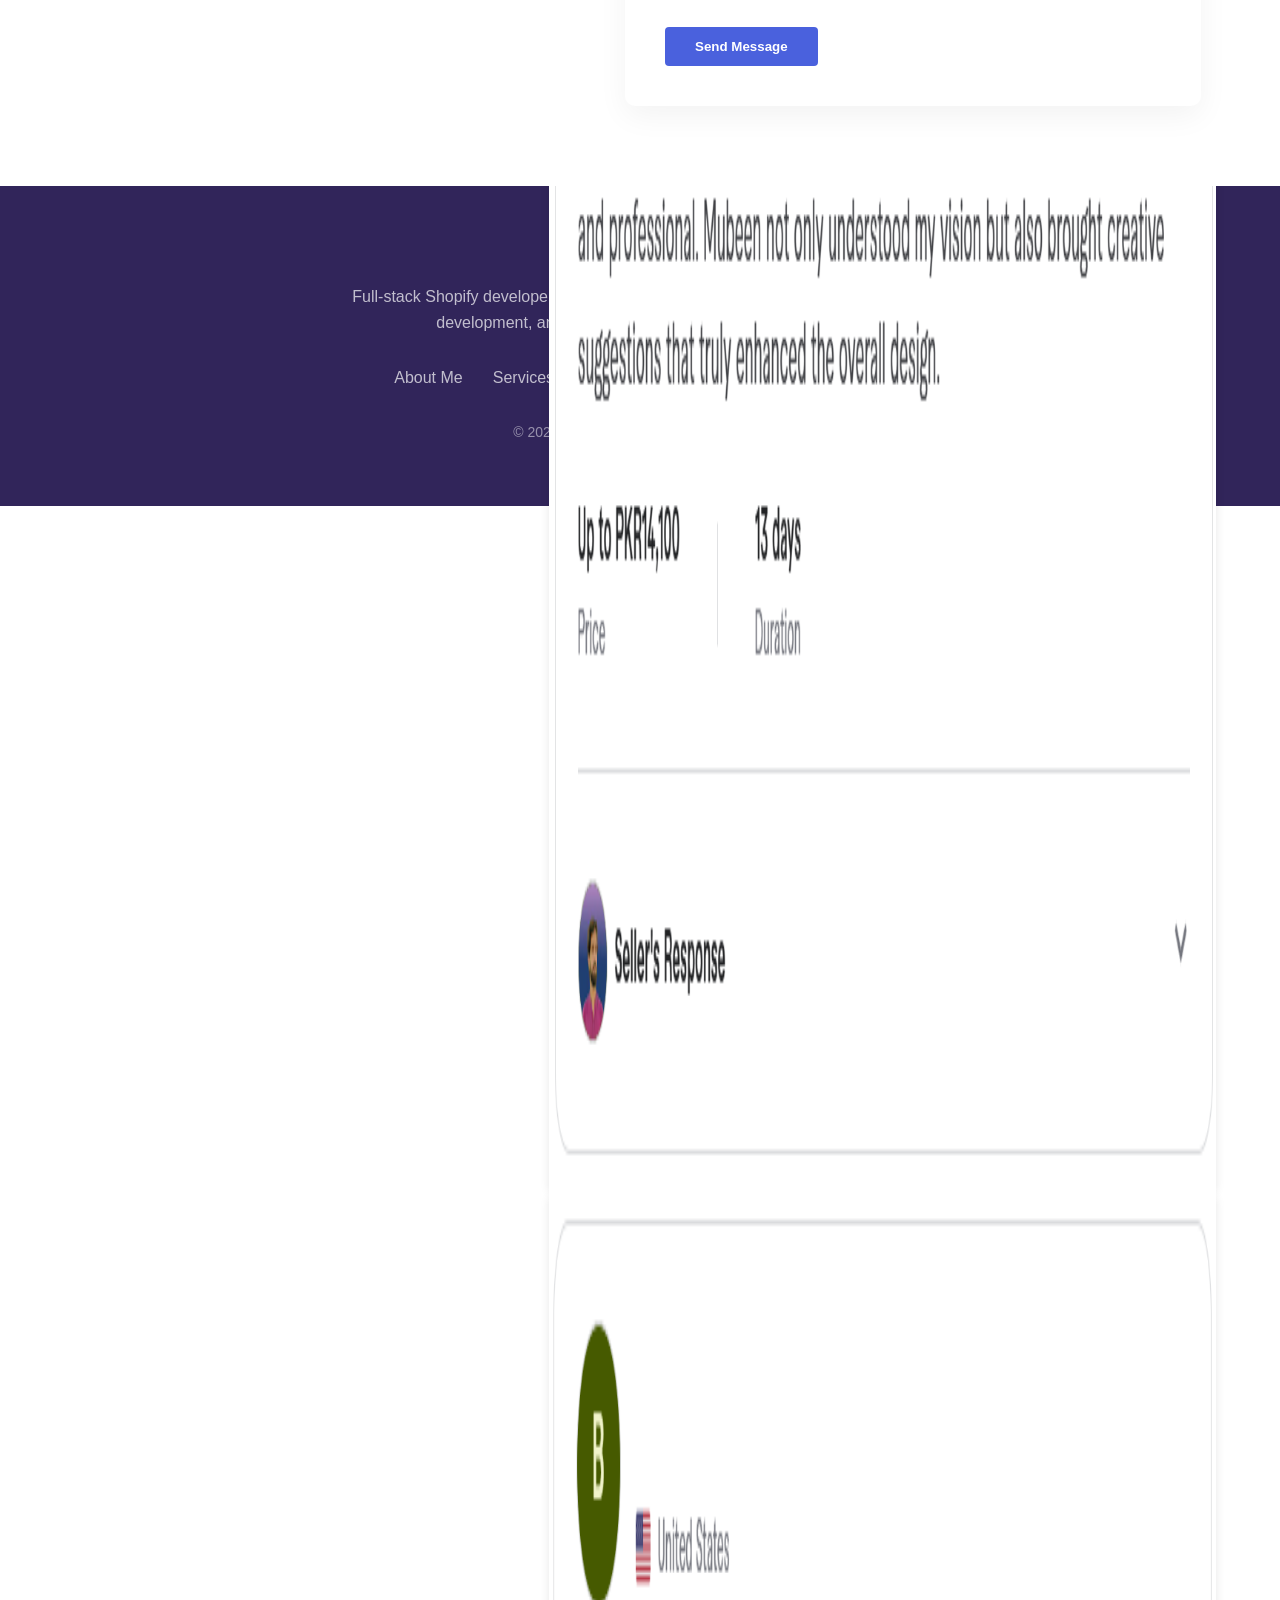
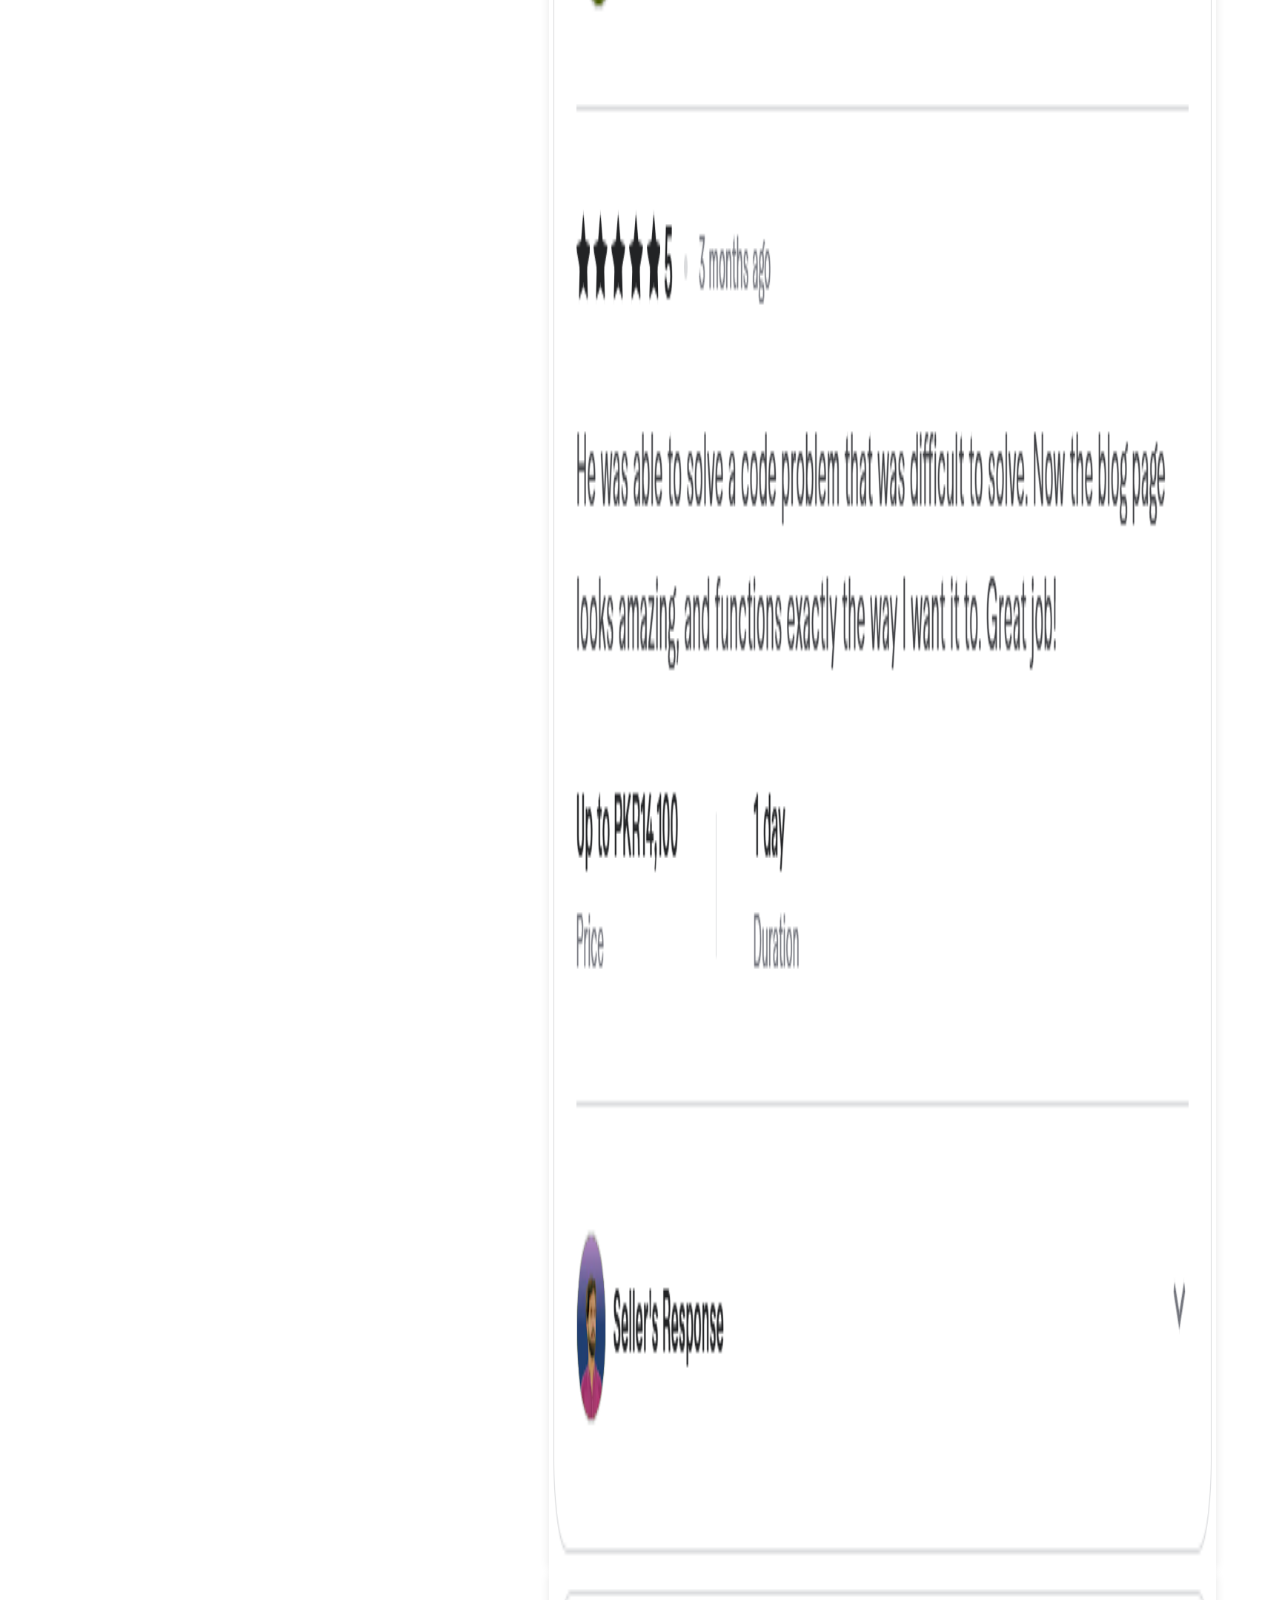
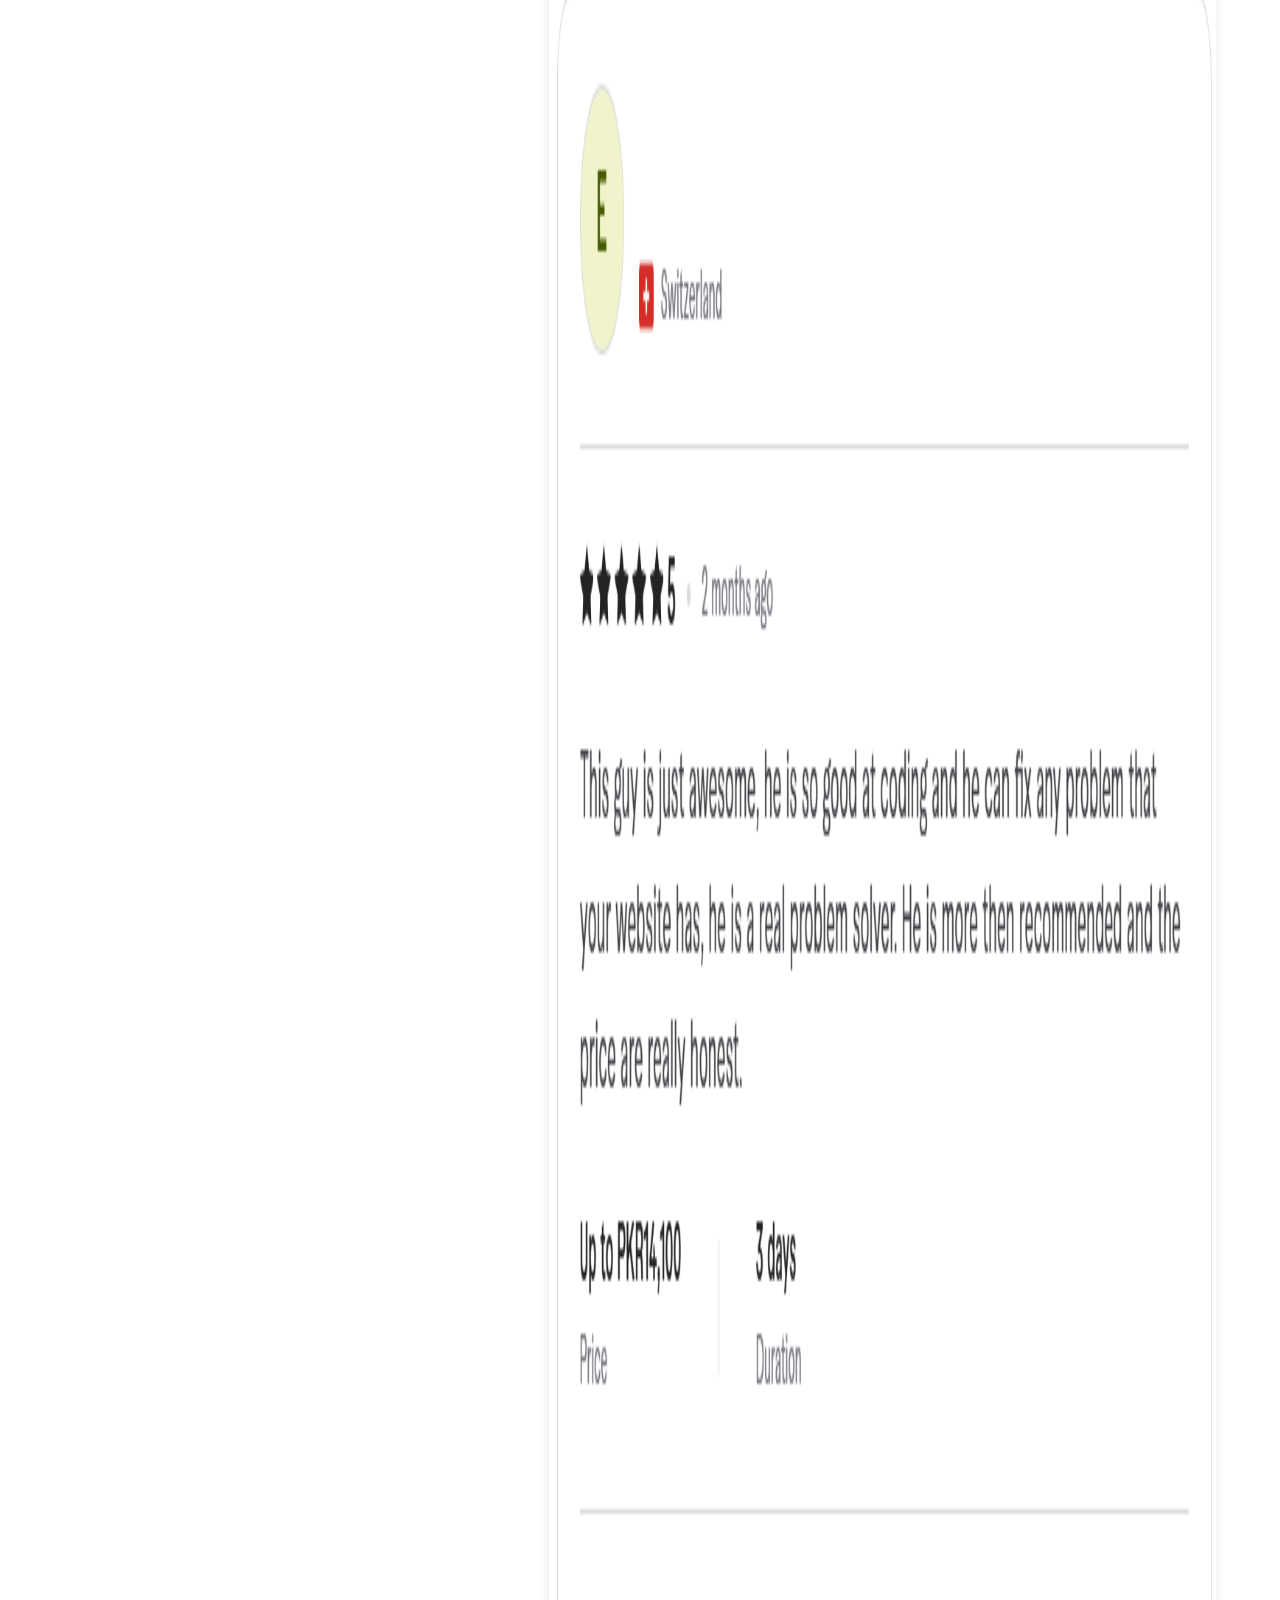
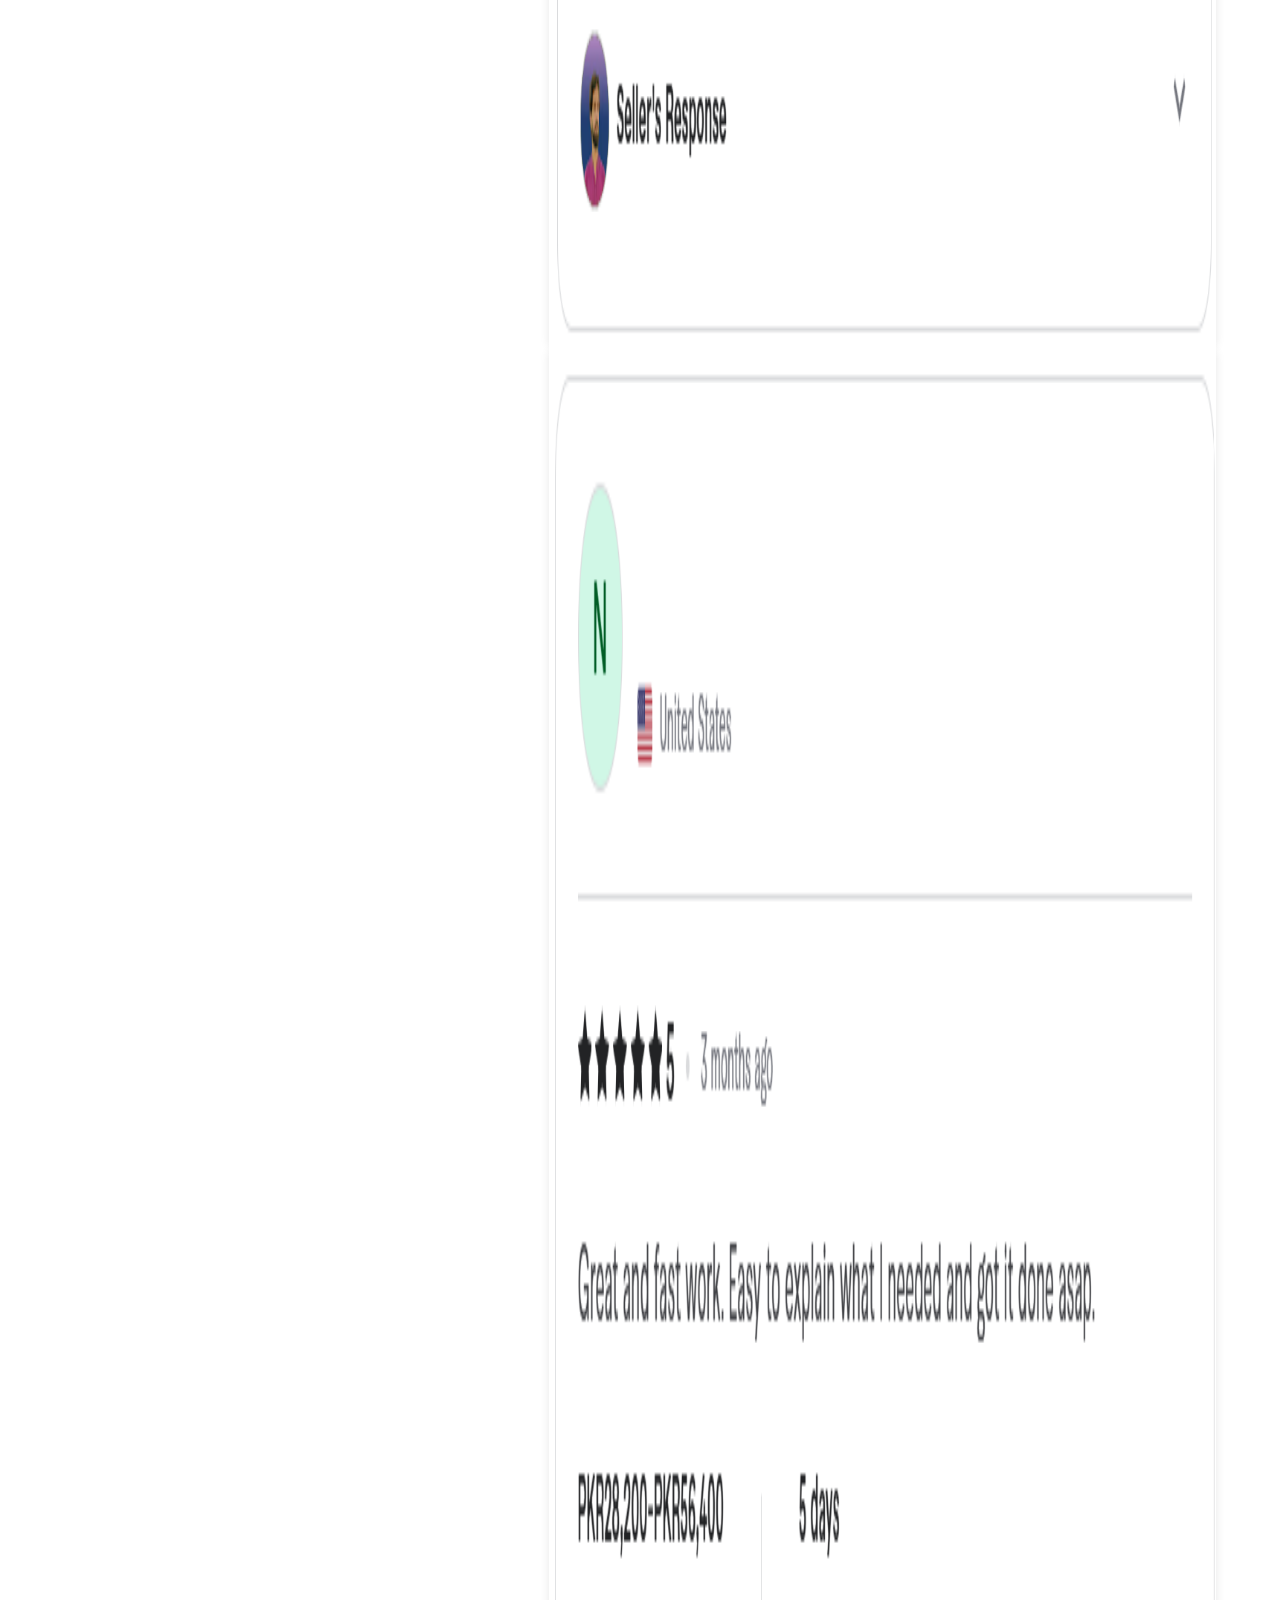
==== commit 0e24731c: "new chnagess 4/13" ====
--- a/index.html
+++ b/index.html
@@ -1291,15 +1291,20 @@
 
         mobileToggle.addEventListener('click', () => {
             navLinks.classList.add('active');
+            mobileToggle.classList.add('active')
         });
 
         closeMenu.addEventListener('click', () => {
             navLinks.classList.remove('active');
+            mobileToggle.classList.remove('active');
         });
 
         links.forEach(link => {
             link.addEventListener('click', () => {
                 navLinks.classList.remove('active');
+            mobileToggle.classList.remove('active');
+
+
             });
         });
 
--- a/style.css
+++ b/style.css
@@ -648,12 +648,7 @@
     transform: translateY(0);
 }
 
-.skill-item:nth-child(1) { transition-delay: 0.1s; }
-.skill-item:nth-child(2) { transition-delay: 0.2s; }
-.skill-item:nth-child(3) { transition-delay: 0.3s; }
-.skill-item:nth-child(4) { transition-delay: 0.4s; }
-.skill-item:nth-child(5) { transition-delay: 0.5s; }
-.skill-item:nth-child(6) { transition-delay: 0.6s; }
+
 
 .skill-item:hover {
     transform: translateY(-5px);
@@ -2032,6 +2027,9 @@
                 left: 35px;
             }
             
+            .portfolio-item img{
+                height: auto !important;
+            }
             .timeline-item {
                 width: 100%;
                 padding-left: 60px;
@@ -2097,6 +2095,10 @@
             .timeline-section{
                 padding: 0 12px !important; 
             }
+            .education-grid{
+                display: flex;
+  flex-direction: column;
+            }
         }
 
         /* Animation keyframes */
@@ -2131,3 +2133,10 @@
   justify-content: center;
   margin-bottom: 35px;
    }
+
+   .service-card .btn{
+    display: none;
+   }
+   .mobile-toggle.active {
+    display: none;
+   }
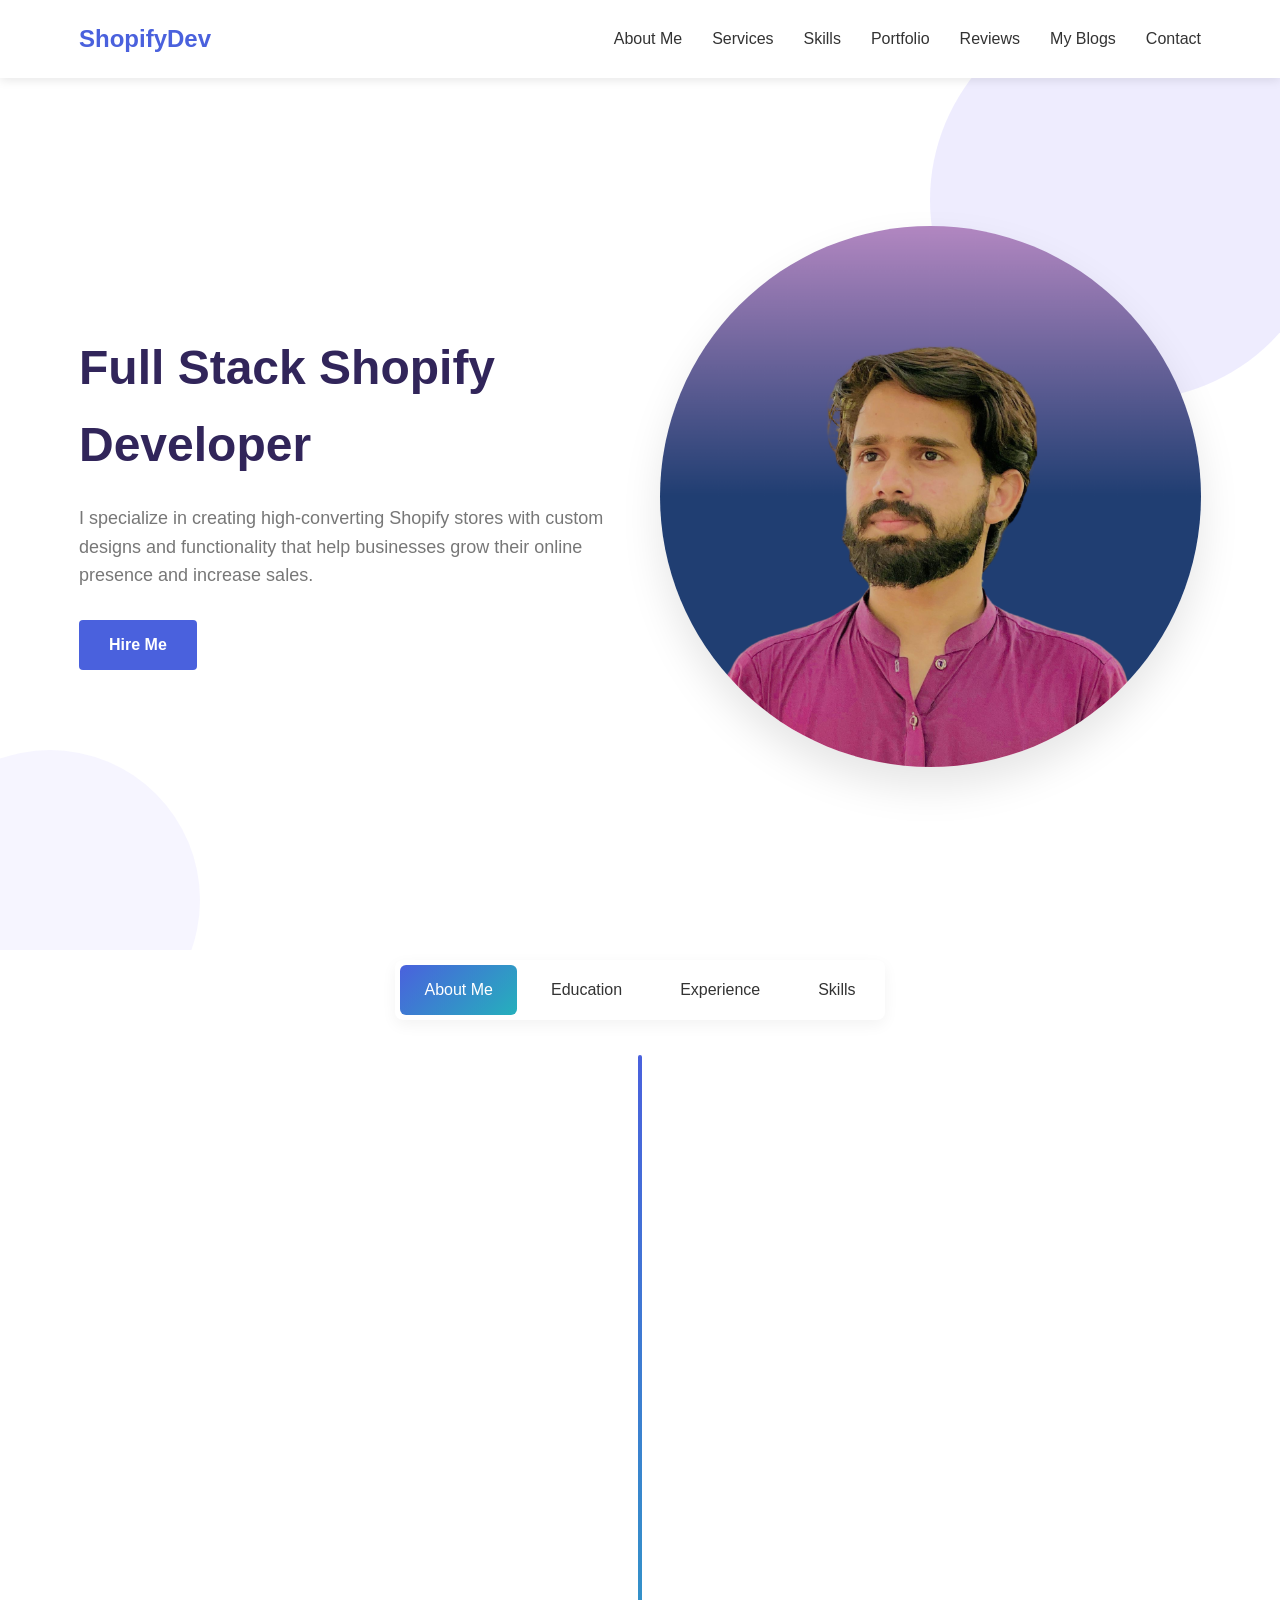
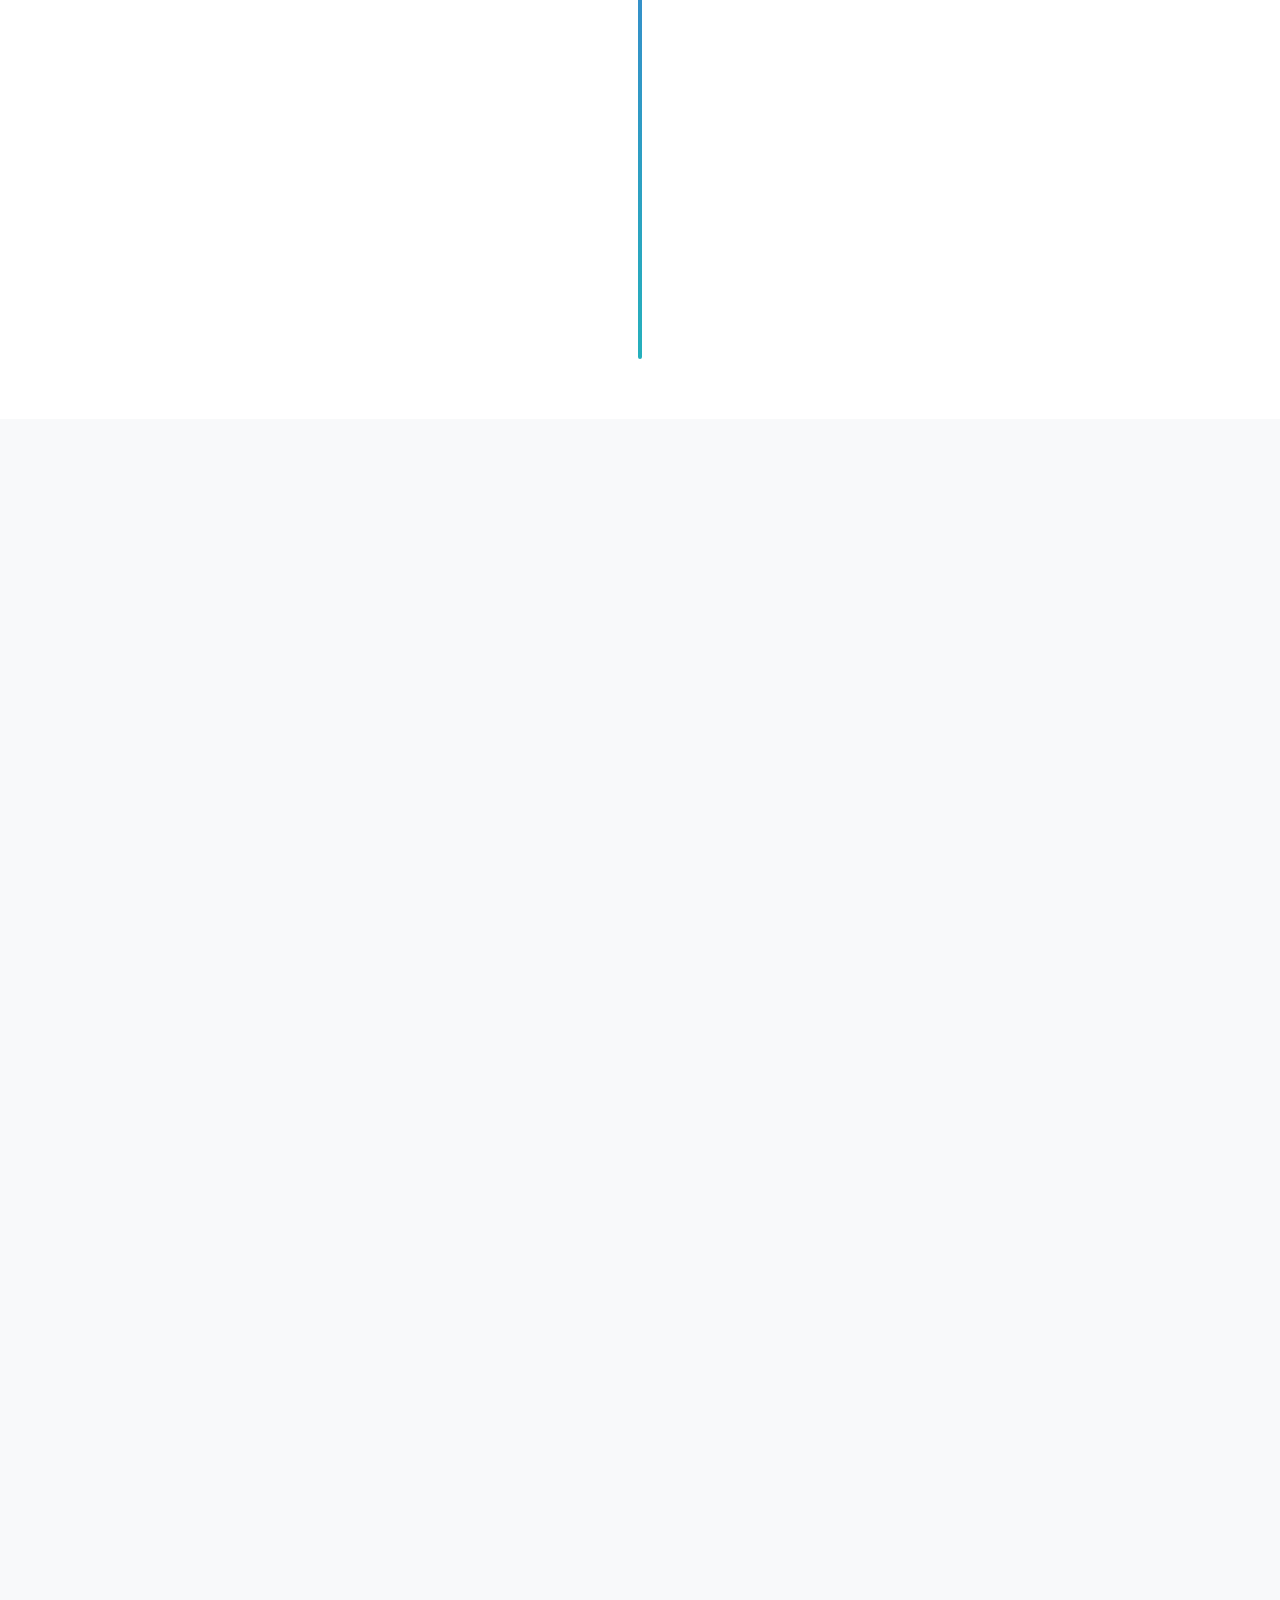
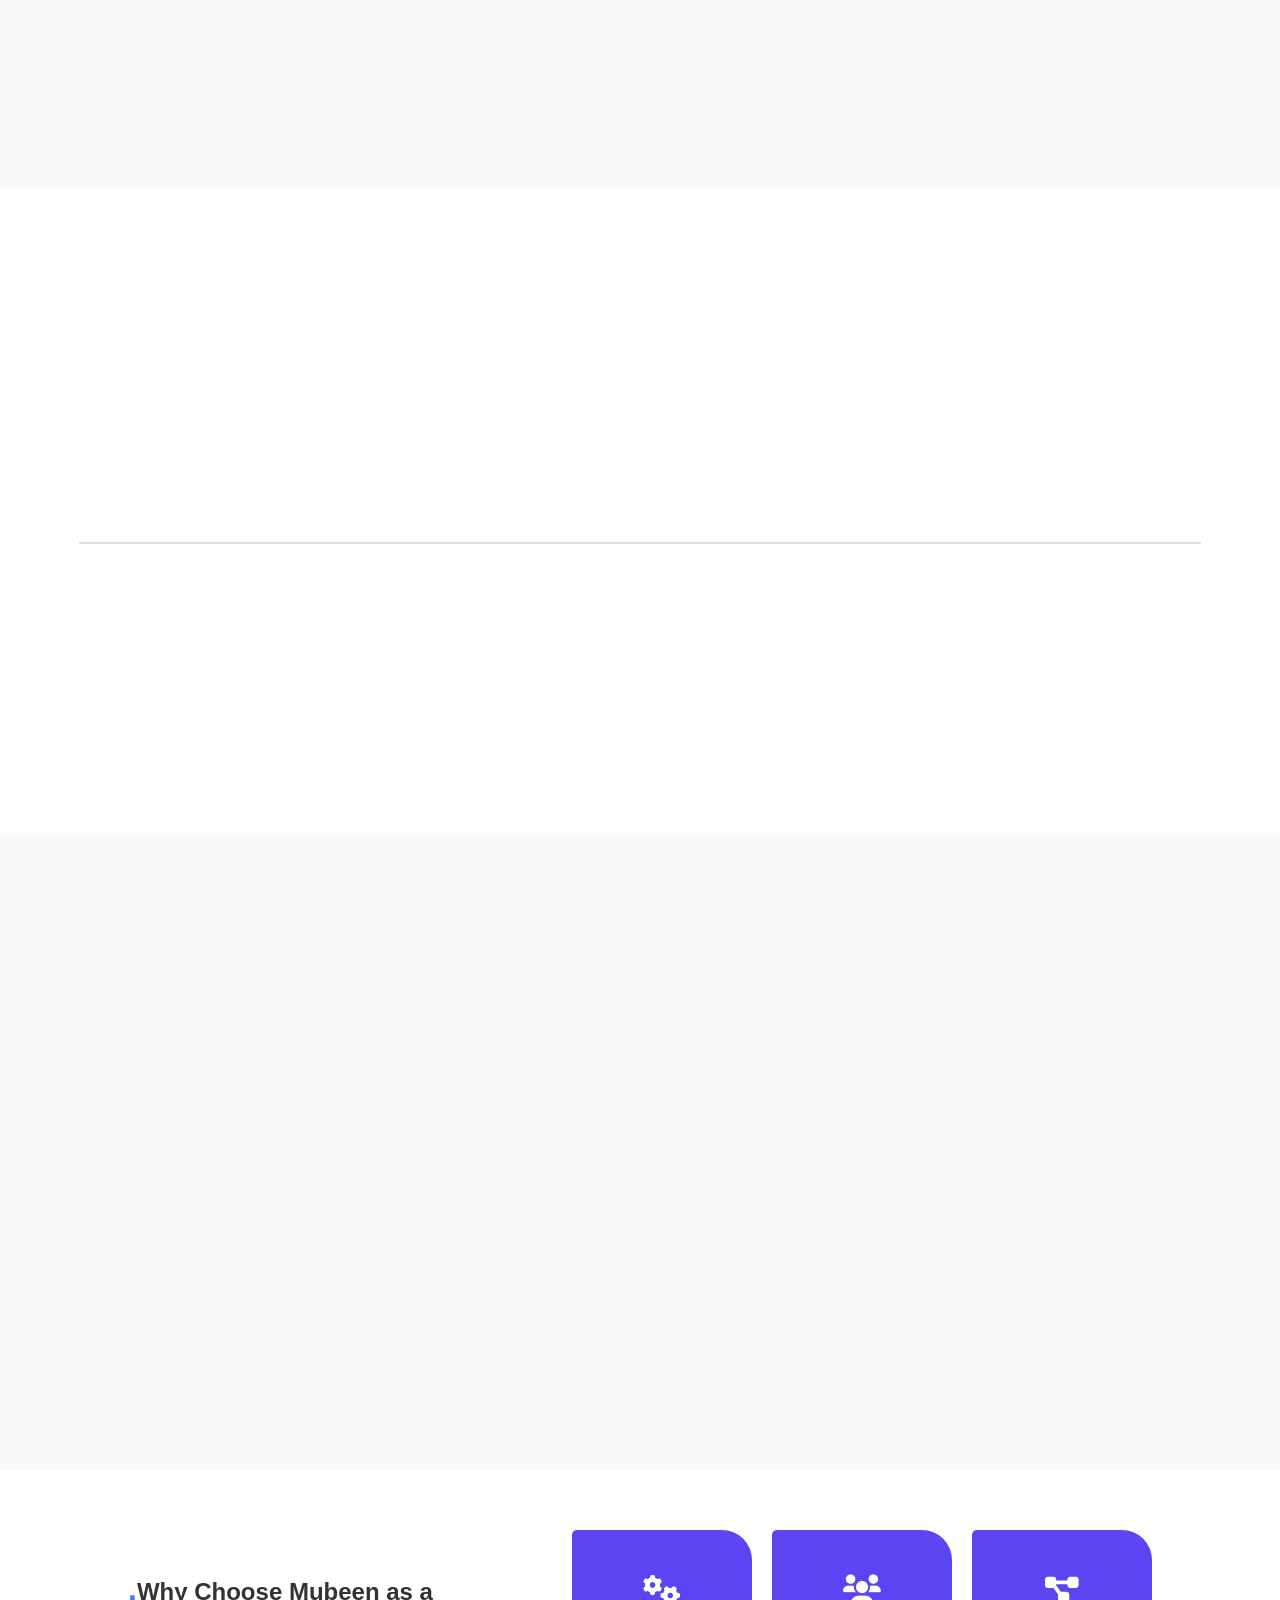
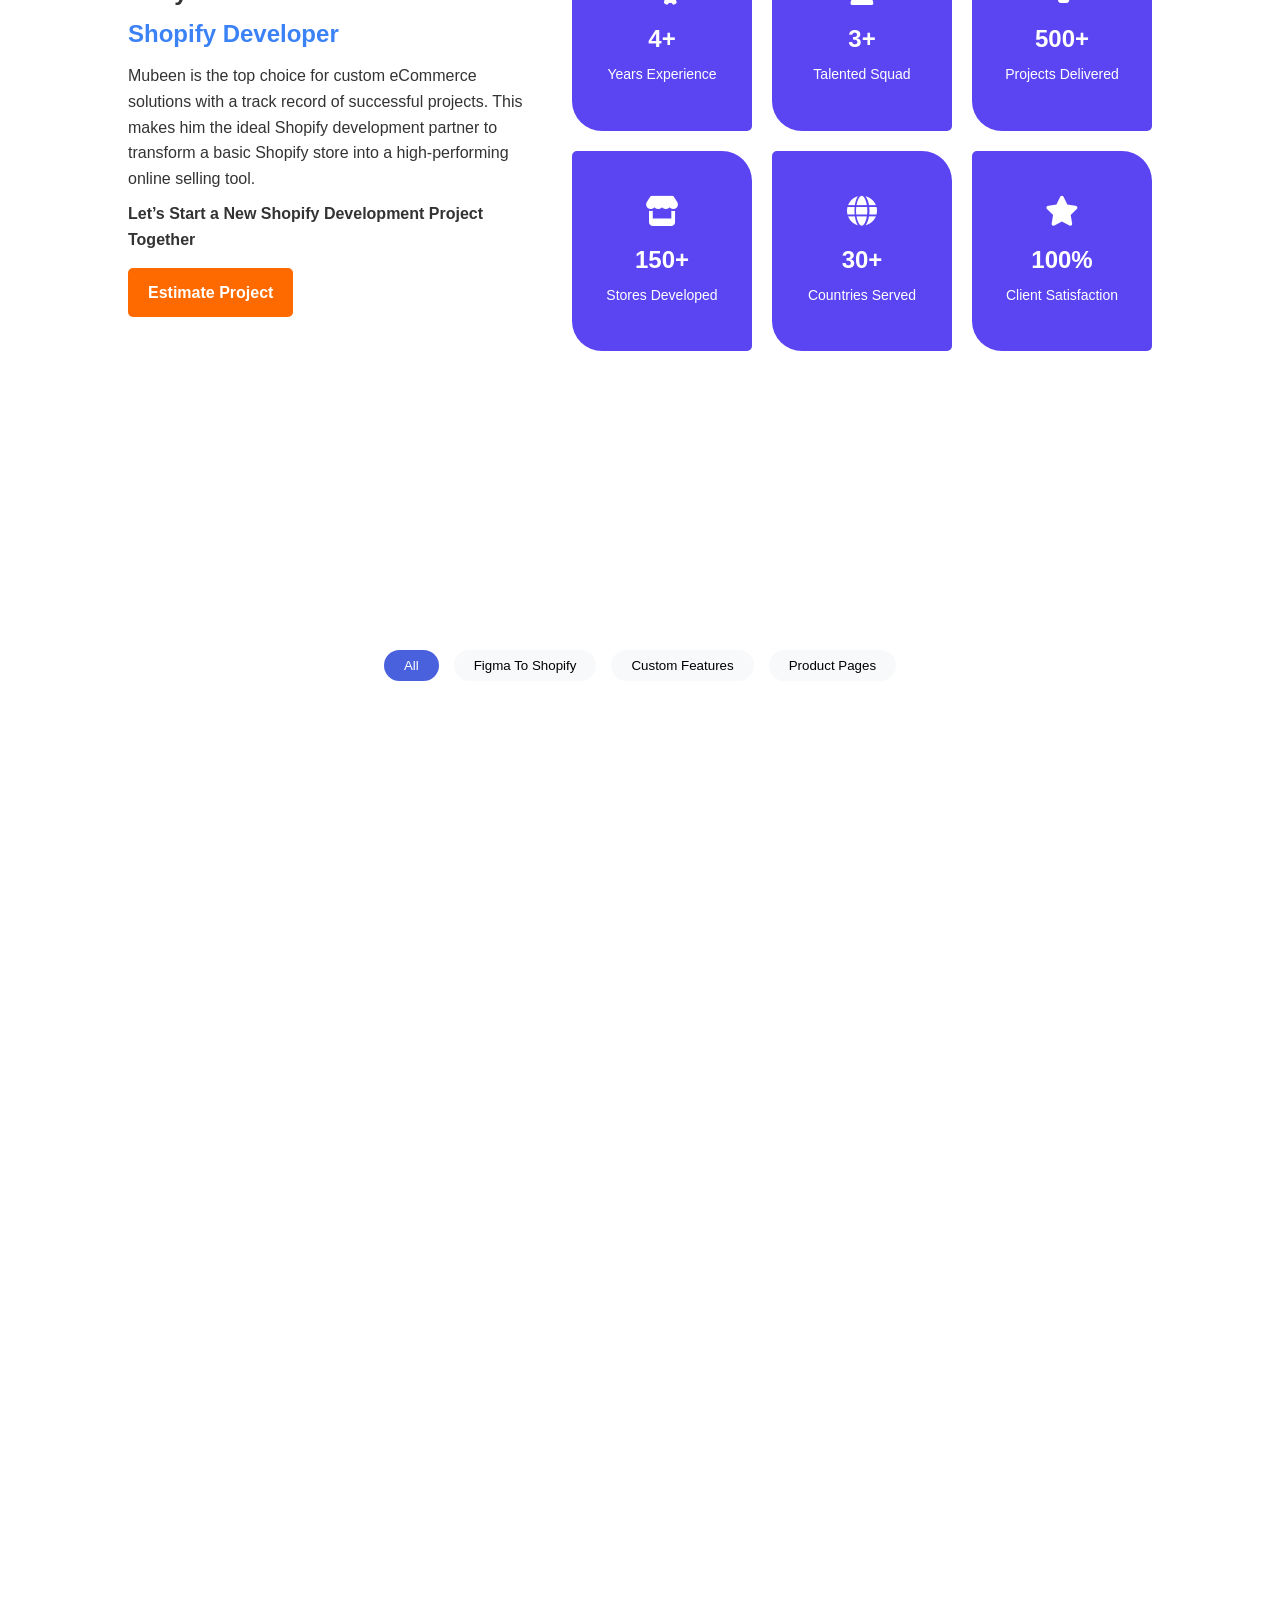
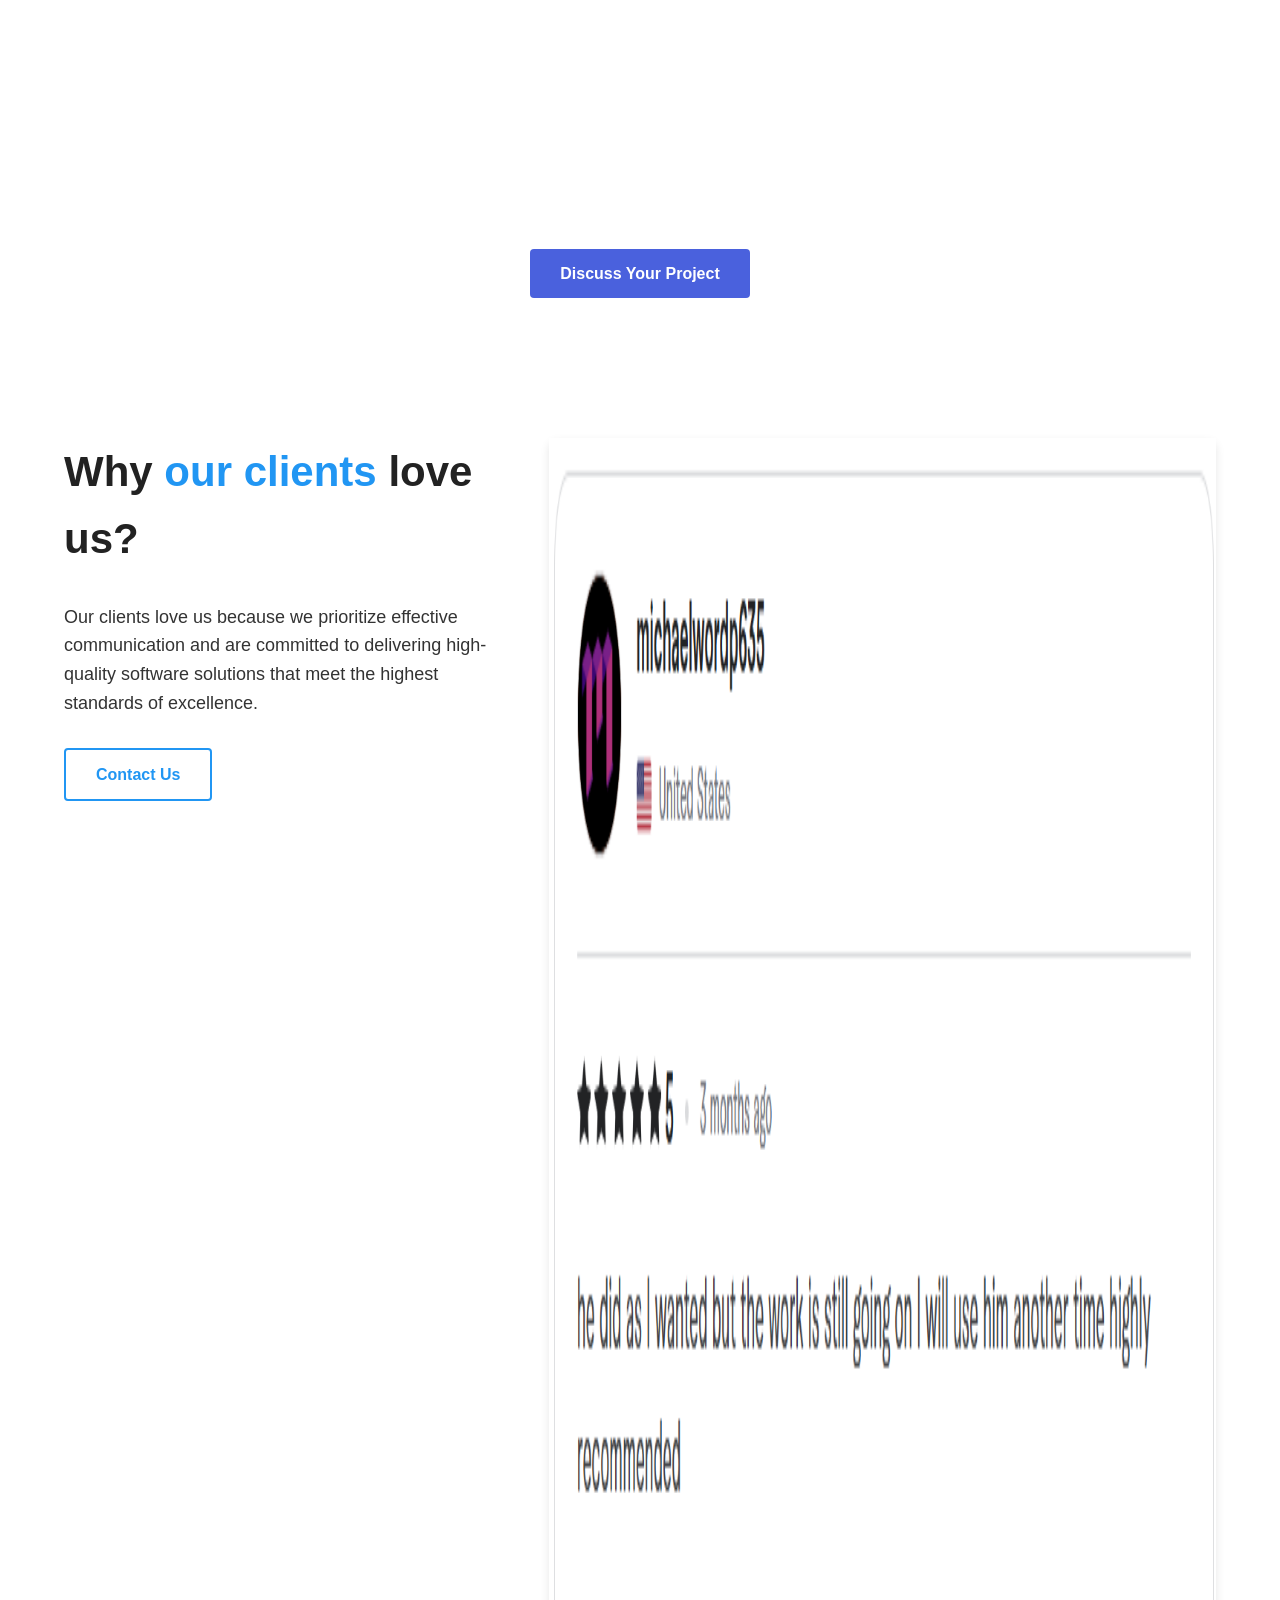
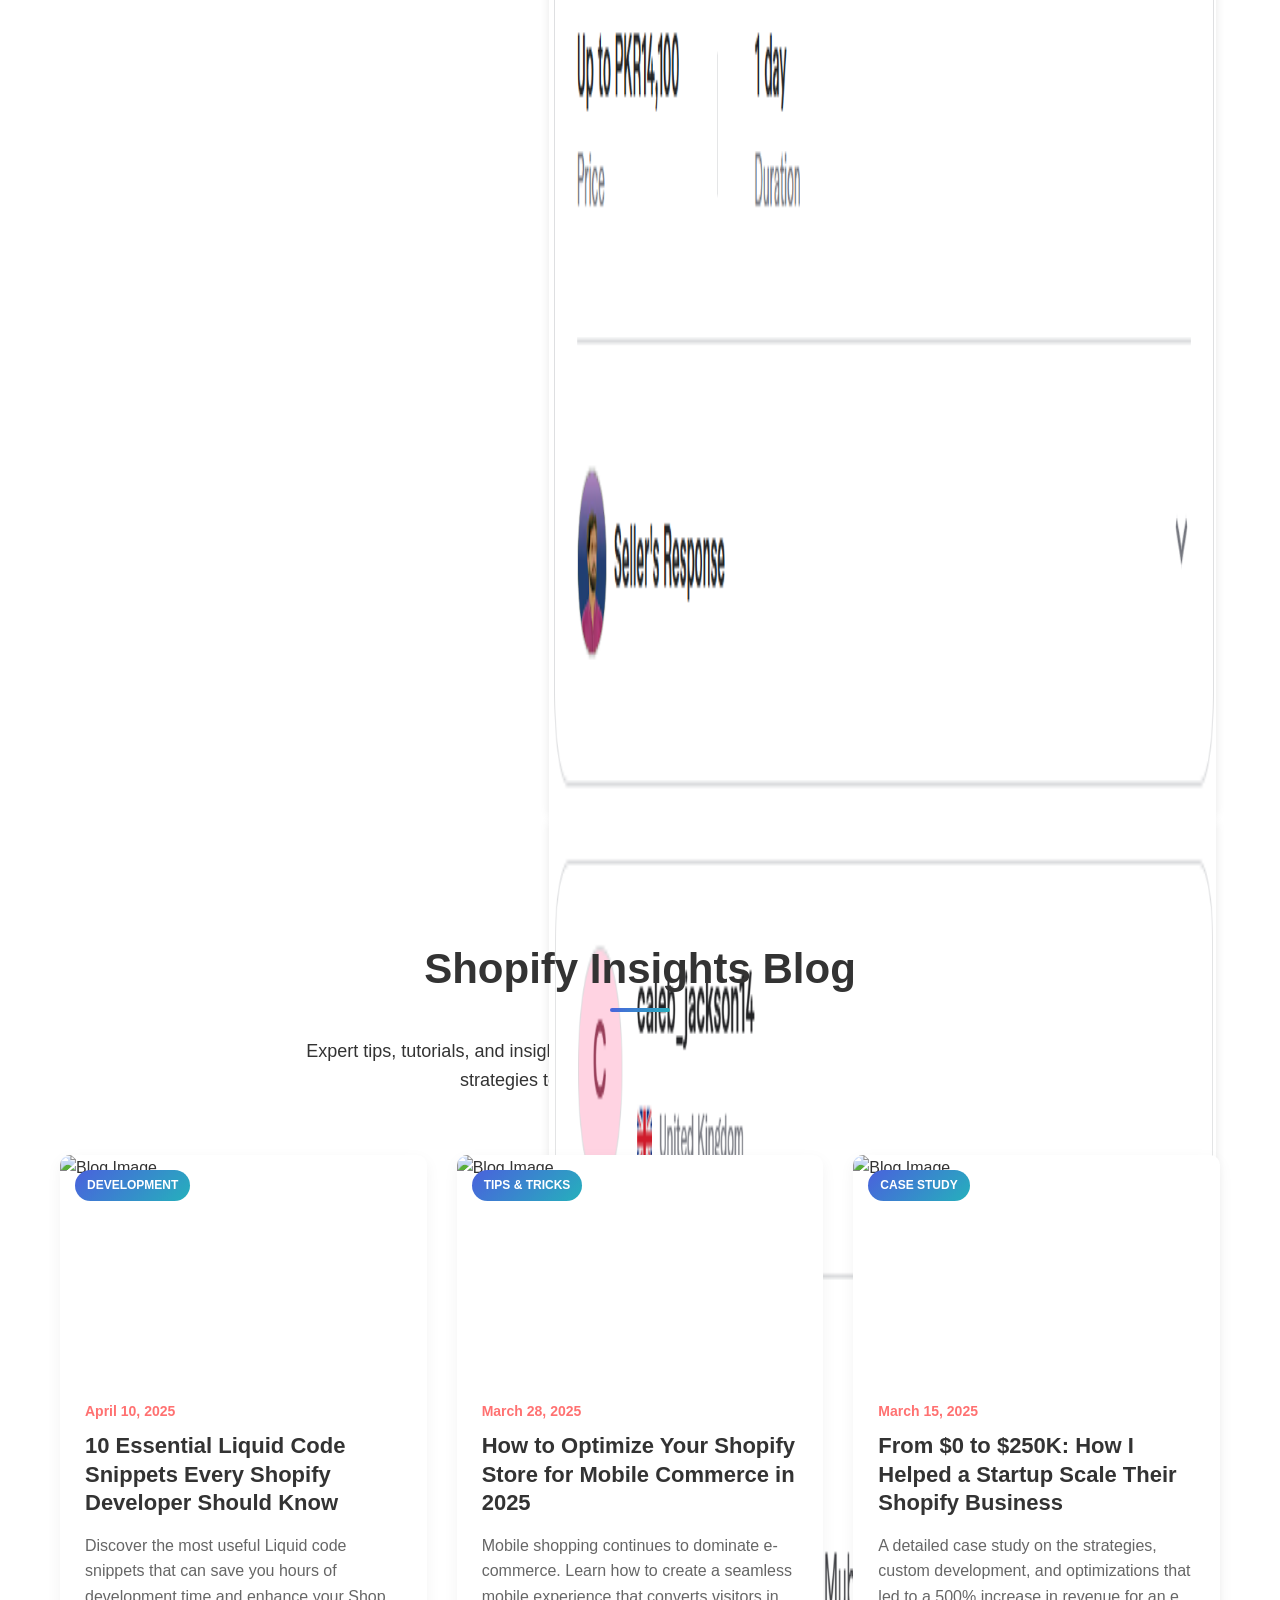
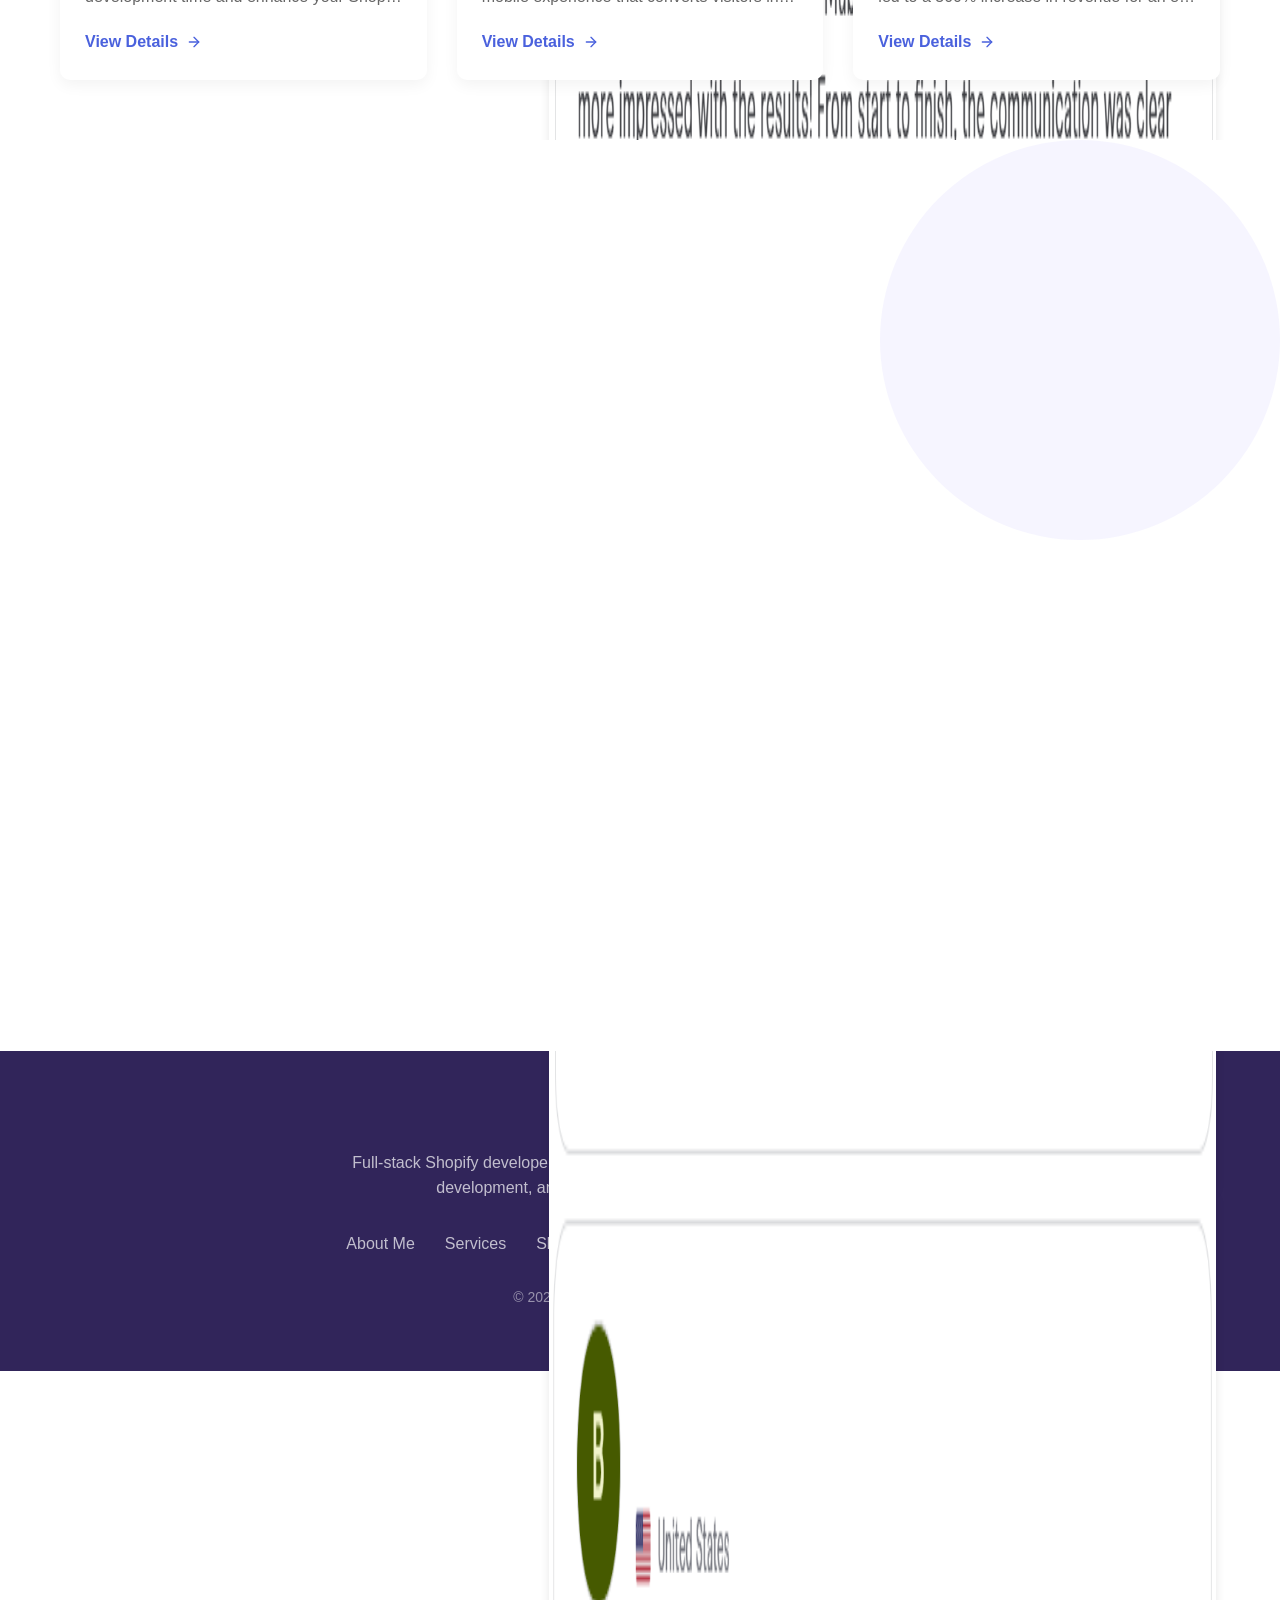
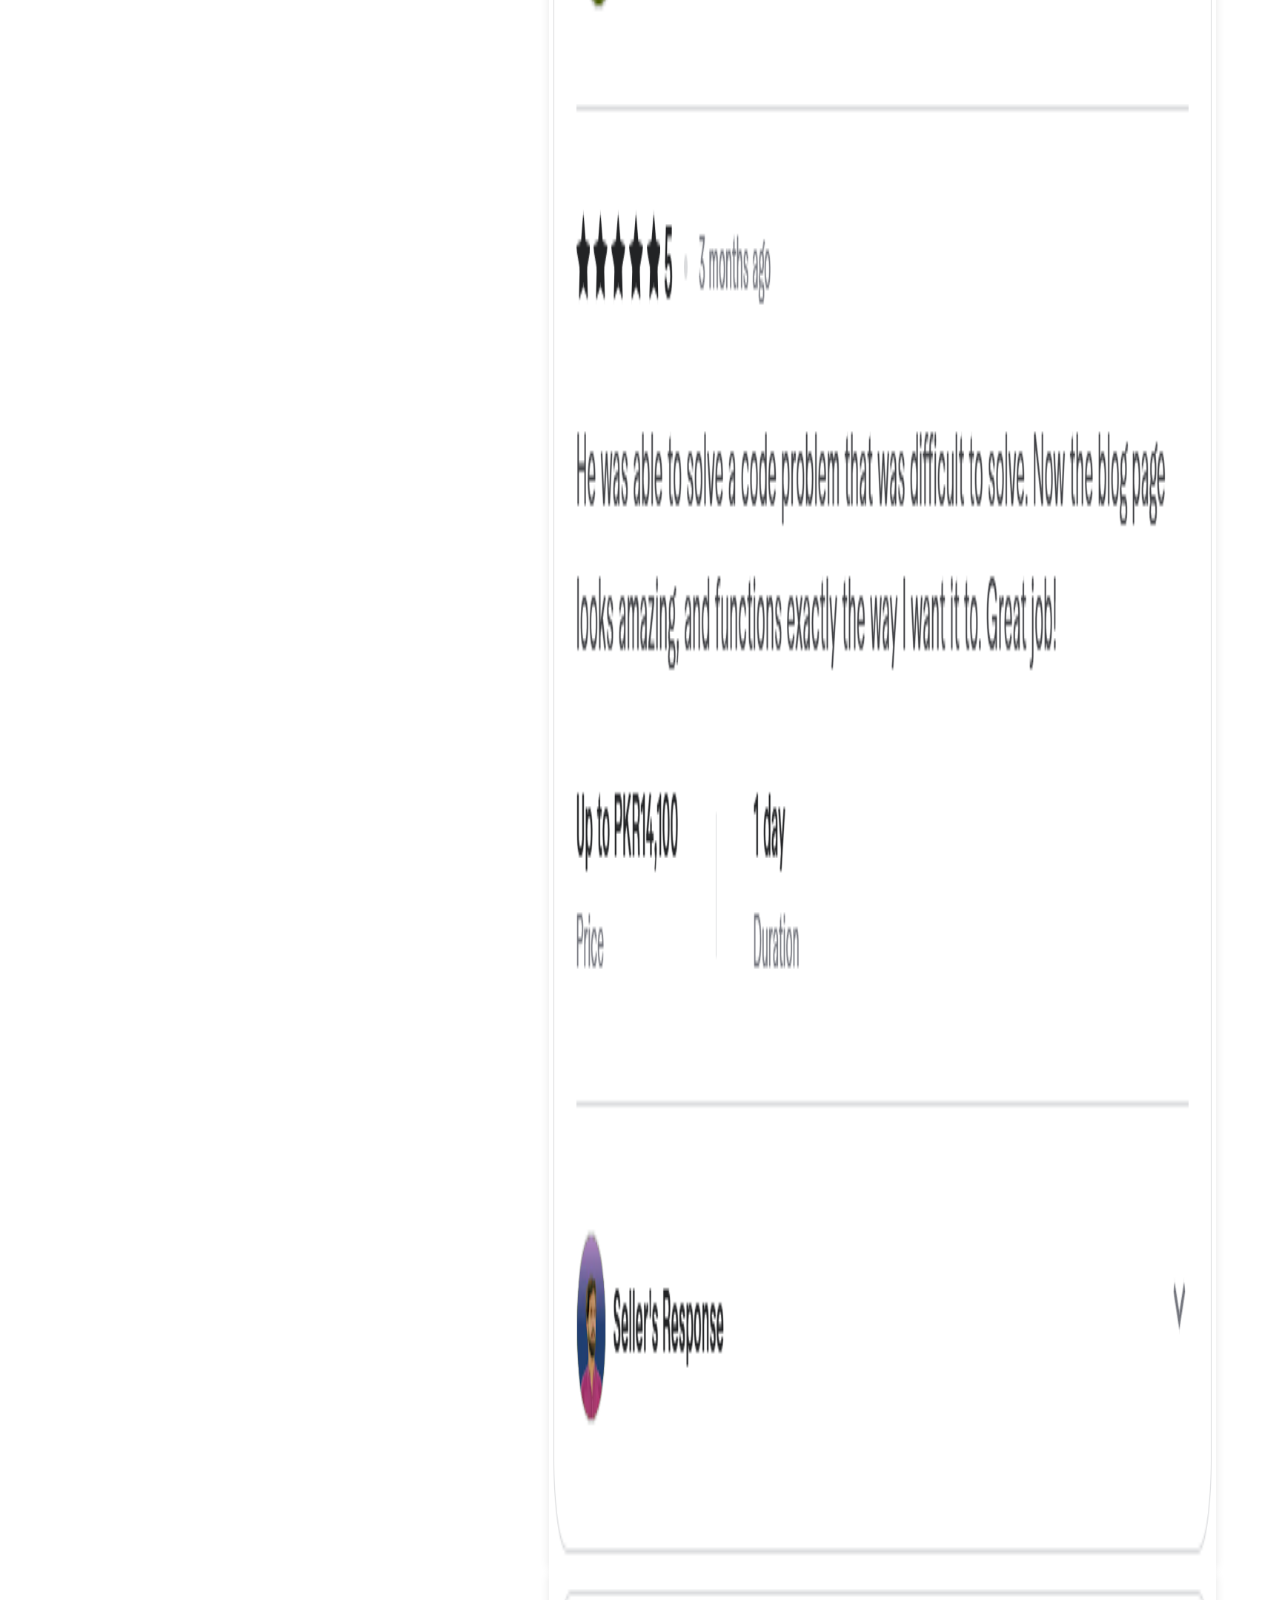
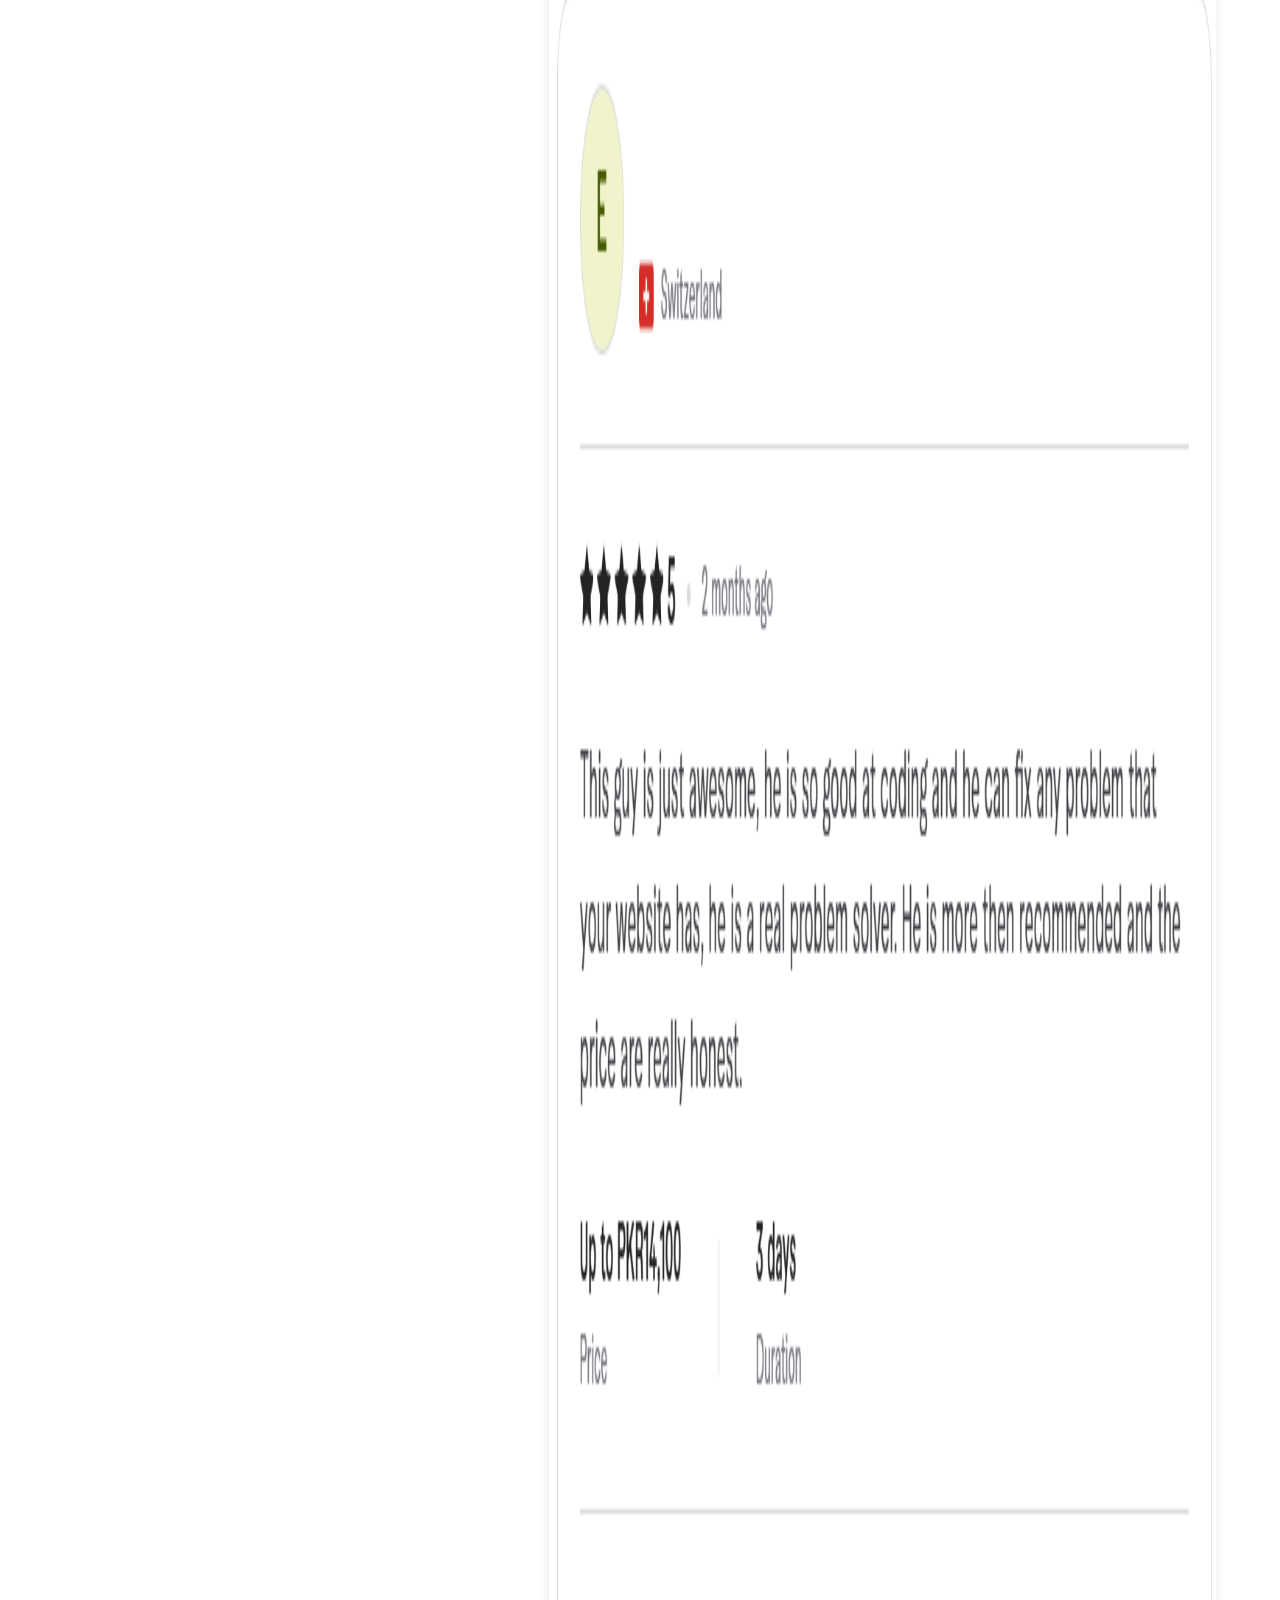
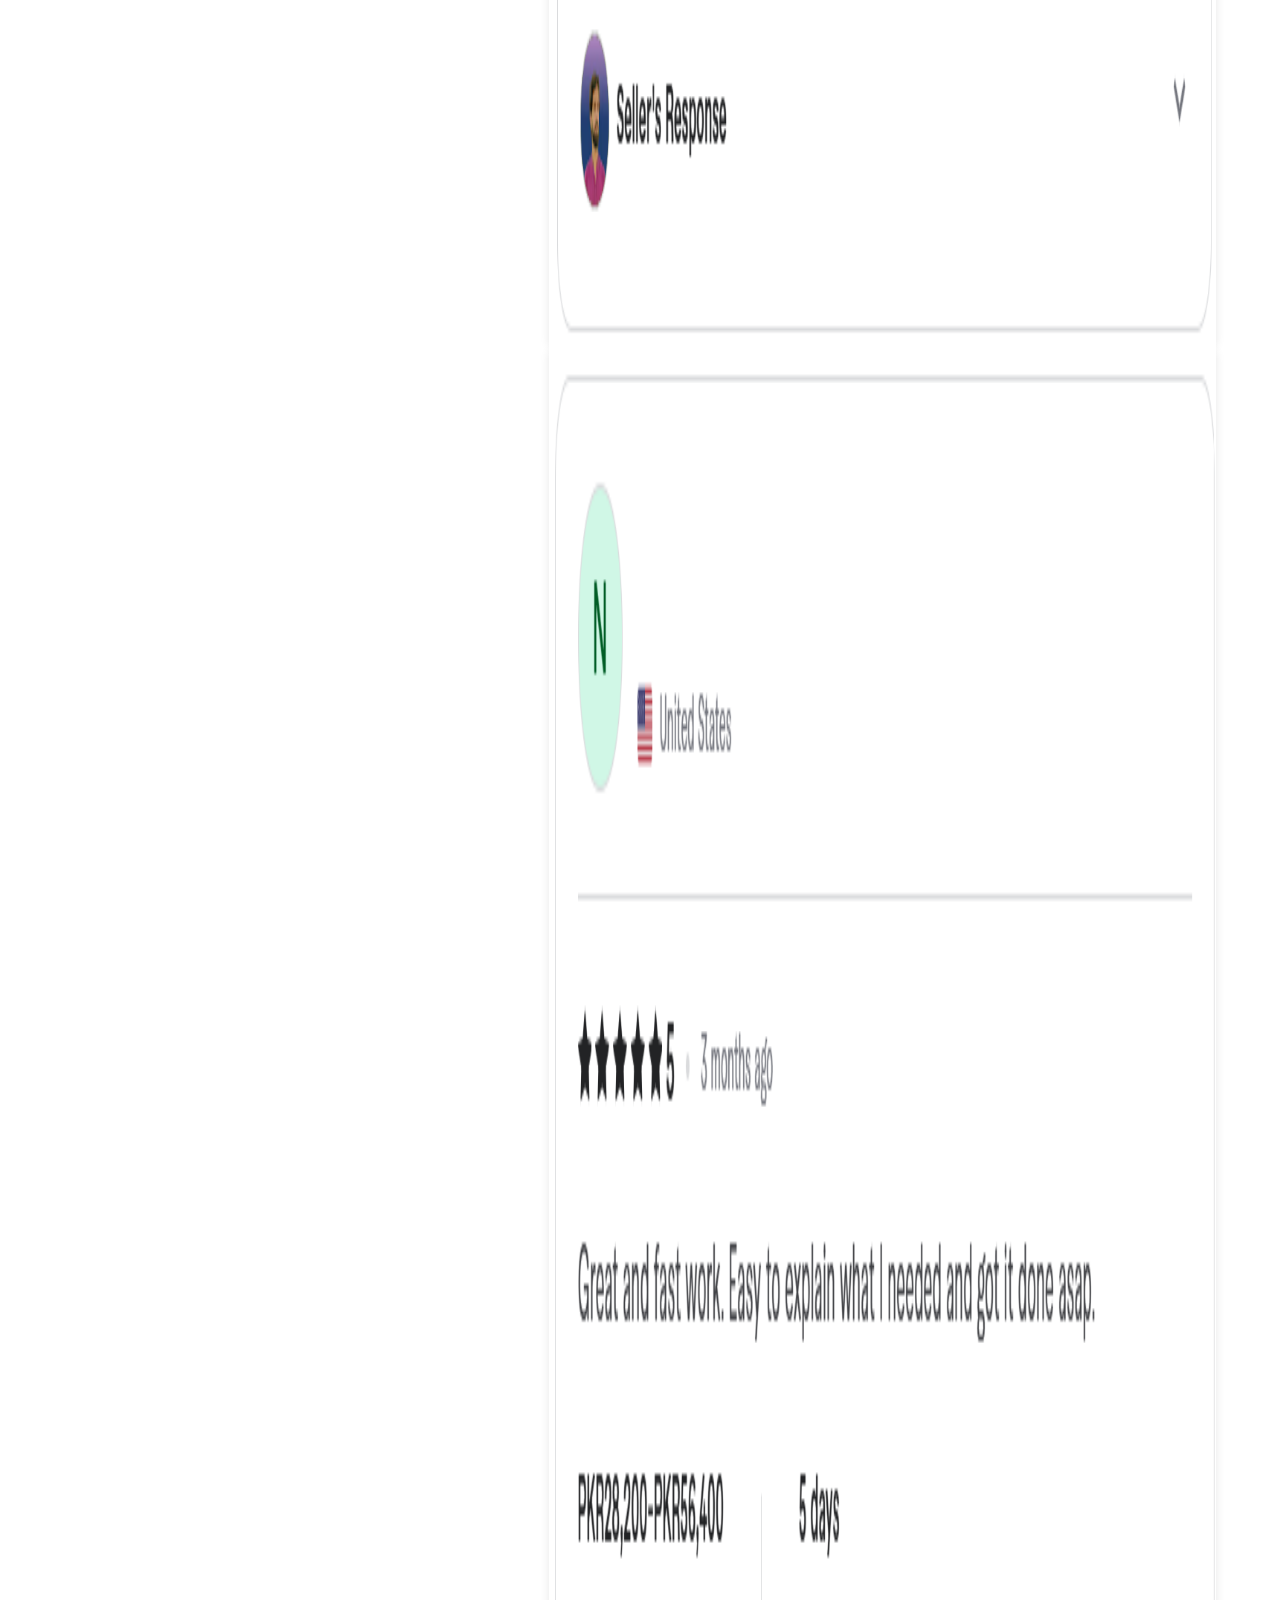
==== commit 9a215381: "new chnagess 4/13" ====
--- a/index.html
+++ b/index.html
@@ -28,6 +28,7 @@
                     <a href="#skillss" class="nav-link">Skills</a>
                     <a href="#portfolio" class="nav-link">Portfolio</a>
                     <a href="#review" class="nav-link">Reviews</a>
+                    <a href="#blogg" class="nav-link">My Blogs</a>
                     <a href="#contact" class="nav-link">Contact</a>
                 </nav>
             </div>
@@ -1174,6 +1175,118 @@
             </div>
         </div>
     </section>
+    <!-- blogs -->
+    <section id="blogg" class="ob-blog-section">
+        <div class="ob-container">
+            <div class="ob-section-title">
+                <h2>Shopify Insights Blog</h2>
+                <p>Expert tips, tutorials, and insights on Shopify development, e-commerce trends, and strategies to help your business thrive online.</p>
+            </div>
+
+            <div class="ob-blog-grid">
+                <!-- Blog Item 1 -->
+                <div class="ob-blog-card" data-id="1">
+                    <div class="ob-blog-image">
+                        <span class="ob-blog-category">Development</span>
+                        <img src="https://placehold.co/600x400/4a61dd/ffffff?text=Shopify+Development" alt="Blog Image">
+                    </div>
+                    <div class="ob-blog-content">
+                        <span class="ob-blog-date">April 10, 2025</span>
+                        <h3 class="ob-blog-title">10 Essential Liquid Code Snippets Every Shopify Developer Should Know</h3>
+                        <p class="ob-blog-excerpt">Discover the most useful Liquid code snippets that can save you hours of development time and enhance your Shopify store's functionality.</p>
+                        <a class="ob-blog-link">View Details
+                            <svg xmlns="http://www.w3.org/2000/svg" width="16" height="16" viewBox="0 0 24 24" fill="none" stroke="currentColor" stroke-width="2" stroke-linecap="round" stroke-linejoin="round">
+                                <line x1="5" y1="12" x2="19" y2="12"></line>
+                                <polyline points="12 5 19 12 12 19"></polyline>
+                            </svg>
+                        </a>
+                    </div>
+                </div>
+
+                <!-- Blog Item 2 -->
+                <div class="ob-blog-card" data-id="2">
+                    <div class="ob-blog-image">
+                        <span class="ob-blog-category">Tips & Tricks</span>
+                        <img src="https://placehold.co/600x400/25b0bc/ffffff?text=Shopify+Tips" alt="Blog Image">
+                    </div>
+                    <div class="ob-blog-content">
+                        <span class="ob-blog-date">March 28, 2025</span>
+                        <h3 class="ob-blog-title">How to Optimize Your Shopify Store for Mobile Commerce in 2025</h3>
+                        <p class="ob-blog-excerpt">Mobile shopping continues to dominate e-commerce. Learn how to create a seamless mobile experience that converts visitors into customers.</p>
+                        <a class="ob-blog-link">View Details
+                            <svg xmlns="http://www.w3.org/2000/svg" width="16" height="16" viewBox="0 0 24 24" fill="none" stroke="currentColor" stroke-width="2" stroke-linecap="round" stroke-linejoin="round">
+                                <line x1="5" y1="12" x2="19" y2="12"></line>
+                                <polyline points="12 5 19 12 12 19"></polyline>
+                            </svg>
+                        </a>
+                    </div>
+                </div>
+
+                <!-- Blog Item 3 -->
+                <div class="ob-blog-card" data-id="3">
+                    <div class="ob-blog-image">
+                        <span class="ob-blog-category">Case Study</span>
+                        <img src="https://placehold.co/600x400/ff7171/ffffff?text=Case+Study" alt="Blog Image">
+                    </div>
+                    <div class="ob-blog-content">
+                        <span class="ob-blog-date">March 15, 2025</span>
+                        <h3 class="ob-blog-title">From $0 to $250K: How I Helped a Startup Scale Their Shopify Business</h3>
+                        <p class="ob-blog-excerpt">A detailed case study on the strategies, custom development, and optimizations that led to a 500% increase in revenue for an e-commerce startup.</p>
+                        <a class="ob-blog-link">View Details
+                            <svg xmlns="http://www.w3.org/2000/svg" width="16" height="16" viewBox="0 0 24 24" fill="none" stroke="currentColor" stroke-width="2" stroke-linecap="round" stroke-linejoin="round">
+                                <line x1="5" y1="12" x2="19" y2="12"></line>
+                                <polyline points="12 5 19 12 12 19"></polyline>
+                            </svg>
+                        </a>
+                    </div>
+                </div>
+            </div>
+
+            <!-- <div class="ob-view-all">
+                <a href="#" class="ob-view-all-btn">Read All Articles</a>
+            </div> -->
+        </div>
+    </section>
+
+    <!-- Blog Modal -->
+    <div class="ob-blog-modal">
+        <div class="ob-modal-content">
+            <div class="ob-modal-close">
+                <svg xmlns="http://www.w3.org/2000/svg" viewBox="0 0 24 24" fill="none" stroke="white" stroke-width="2" stroke-linecap="round" stroke-linejoin="round">
+                    <line x1="18" y1="6" x2="6" y2="18"></line>
+                    <line x1="6" y1="6" x2="18" y2="18"></line>
+                </svg>
+            </div>
+            <div class="ob-modal-header">
+                <img src="" alt="Blog Image">
+                <div class="ob-modal-header-content">
+                    <span class="ob-modal-category"></span>
+                    <h2 class="ob-modal-title"></h2>
+                    <div class="ob-modal-meta">
+                        <span>
+                            <svg xmlns="http://www.w3.org/2000/svg" viewBox="0 0 24 24" fill="none" stroke="currentColor" stroke-width="2" stroke-linecap="round" stroke-linejoin="round">
+                                <rect x="3" y="4" width="18" height="18" rx="2" ry="2"></rect>
+                                <line x1="16" y1="2" x2="16" y2="6"></line>
+                                <line x1="8" y1="2" x2="8" y2="6"></line>
+                                <line x1="3" y1="10" x2="21" y2="10"></line>
+                            </svg>
+                            <span class="ob-modal-date"></span>
+                        </span>
+                        <span>
+                            <svg xmlns="http://www.w3.org/2000/svg" viewBox="0 0 24 24" fill="none" stroke="currentColor" stroke-width="2" stroke-linecap="round" stroke-linejoin="round">
+                                <path d="M20 21v-2a4 4 0 0 0-4-4H8a4 4 0 0 0-4 4v2"></path>
+                                <circle cx="12" cy="7" r="4"></circle>
+                            </svg>
+                            <span>Mubeen</span>
+                        </span>
+                    </div>
+                </div>
+            </div>
+            <div class="ob-modal-body">
+                <!-- Content will be loaded dynamically -->
+            </div>
+        </div>
+    </div>
 
     <!-- Contact Section -->
     <section id="contact" class="section contact">
@@ -1254,7 +1367,7 @@
             </div>
         </div>
     </section>
-
+   
     <!-- Footer -->
     <footer>
         <div class="container">
@@ -1265,9 +1378,10 @@
             <div class="footer-links">
                 <a href="#timeline" class="footer-link">About Me</a>
                 <a href="#services" class="footer-link">Services</a>
+                <a href="#skillss" class="footer-link">Skills</a>
                 <a href="#portfolio" class="footer-link">Portfolio</a>
                 <a href="#review" class="footer-link">Reviews</a>
-                <a href="#skillss" class="footer-link">Skills</a>
+                <a href="#blogg" class="footer-link">My Blogs</a>
                 <a href="#contact" class="footer-link">Contact</a>
             </div>
             <div class="copyright">
@@ -1281,236 +1395,9 @@
     <div class="back-to-top" id="back-to-top">
         <i class="fas fa-arrow-up"></i>
     </div>
-
-    <script>
-        // Mobile menu toggle
-        const mobileToggle = document.getElementById('mobile-toggle');
-        const closeMenu = document.getElementById('close-menu');
-        const navLinks = document.getElementById('nav-links');
-        const links = document.querySelectorAll('.nav-link');
-
-        mobileToggle.addEventListener('click', () => {
-            navLinks.classList.add('active');
-            mobileToggle.classList.add('active')
-        });
-
-        closeMenu.addEventListener('click', () => {
-            navLinks.classList.remove('active');
-            mobileToggle.classList.remove('active');
-        });
-
-        links.forEach(link => {
-            link.addEventListener('click', () => {
-                navLinks.classList.remove('active');
-            mobileToggle.classList.remove('active');
-
-
-            });
-        });
-
-        // Header scroll effect
-        const header = document.getElementById('header');
-        window.addEventListener('scroll', () => {
-            if (window.scrollY > 50) {
-                header.classList.add('scrolled');
-            } else {
-                header.classList.remove('scrolled');
-            }
-        });
-
-        // Back to top button
-        const backToTop = document.getElementById('back-to-top');
-        window.addEventListener('scroll', () => {
-            if (window.scrollY > 300) {
-                backToTop.classList.add('visible');
-            } else {
-                backToTop.classList.remove('visible');
-            }
-        });
-
-        backToTop.addEventListener('click', () => {
-            window.scrollTo({
-                top: 0,
-                behavior: 'smooth'
-            });
-        });
-
-        // Intersection Observer for scroll animations
-        const sections = document.querySelectorAll('.section');
-        const observer = new IntersectionObserver(entries => {
-            entries.forEach(entry => {
-                if (entry.isIntersecting) {
-                    entry.target.classList.add('visible');
-                }
-            });
-        }, { threshold: 0.1 });
-
-        sections.forEach(section => {
-            observer.observe(section);
-        });
-
-        // Portfolio filters
-        const filterBtns = document.querySelectorAll('.filter-btn');
-    const portfolioItems = document.querySelectorAll('.portfolio-item');
-
-    filterBtns.forEach(btn => {
-        btn.addEventListener('click', () => {
-            // Remove active class from all buttons
-            filterBtns.forEach(b => b.classList.remove('active'));
-            // Add active class to clicked button
-            btn.classList.add('active');
-            
-            const filter = btn.getAttribute('data-filter');
-            
-            portfolioItems.forEach(item => {
-                if (filter === 'all' || item.getAttribute('data-category') === filter) {
-                    item.style.display = 'block';
-                } else {
-                    item.style.display = 'none';
-                }
-            });
-        });
-    });
-
-    // Case Study Modal Functions
-    const modal = document.getElementById('caseStudyModal');
-    const modalContent = document.getElementById('modalContent');
-    const closeBtn = document.querySelector('.close-modal');
-    const caseStudyBtns = document.querySelectorAll('.case-study-btn');
-    const templates = document.getElementById('caseStudyTemplates');
-
-    // Open modal when "View Case Study" is clicked
-    caseStudyBtns.forEach(btn => {
-        btn.addEventListener('click', (e) => {
-            e.preventDefault();
-            const projectId = btn.getAttribute('data-project');
-            const template = document.getElementById(`${projectId}-template`);
-            if (template) {
-                modalContent.innerHTML = template.innerHTML;
-                modal.style.display = 'block';
-                document.body.style.overflow = 'hidden'; // Prevent background scrolling
-            }
-        });
-    });
-
-    // Close the modal when X is clicked
-    closeBtn.addEventListener('click', () => {
-        modal.style.display = 'none';
-        document.body.style.overflow = 'auto'; // Re-enable scrolling
-    });
-
-    // Close modal when clicking outside the content
-    window.addEventListener('click', (e) => {
-        if (e.target === modal) {
-            modal.style.display = 'none';
-            document.body.style.overflow = 'auto';
-        }
-    });
-
-    // Close modal with Escape key
-    window.addEventListener('keydown', (e) => {
-        if (e.key === 'Escape' && modal.style.display === 'block') {
-            modal.style.display = 'none';
-            document.body.style.overflow = 'auto';
-        }
-    });
-
-    // Prevent scrolling when modal is open
-    modal.addEventListener('wheel', (e) => {
-        e.stopPropagation();
-    });
-
-        // Form submission (for demo purposes only)
-        const contactForm = document.getElementById('contactForm');
-        contactForm.addEventListener('submit', (e) => {
-            e.preventDefault();
-            alert('Thank you for your message! This is a demo form, so no data is being sent.');
-            contactForm.reset();
-        });
-    </script>
-
-<script>
-    // Tab switching functionality
-    const tabs = document.querySelectorAll('.tab');
-    const tabContents = document.querySelectorAll('.tab-content');
-    
-    tabs.forEach(tab => {
-        tab.addEventListener('click', function() {
-            // Remove active class from all tabs
-            tabs.forEach(t => t.classList.remove('active'));
-            // Add active class to clicked tab
-            this.classList.add('active');
-            
-            // Hide all tab contents
-            tabContents.forEach(content => content.classList.remove('active'));
-            // Show the tab content that matches the clicked tab
-            document.getElementById(this.dataset.tab).classList.add('active');
-            
-            // Reset and animate progress bars if skills tab is selected
-            if (this.dataset.tab === 'skills') {
-                initProgressBars();
-            }
-            
-            // Reset and animate timeline items
-            initTimelineAnimation();
-        });
-    });
-    
-    // Animate skill progress bars
-    function initProgressBars() {
-        const progressBars = document.querySelectorAll('.progress');
-        progressBars.forEach(bar => {
-            bar.style.width = '0';
-            setTimeout(() => {
-                bar.style.width = bar.dataset.width + '%';
-            }, 100);
-        });
-    }
-    
-    // Timeline animation on scroll
-    function initTimelineAnimation() {
-        const timelineItems = document.querySelectorAll('.timeline-item');
-        timelineItems.forEach(item => {
-            item.classList.remove('visible');
-        });
-        
-        const observer = new IntersectionObserver((entries) => {
-            entries.forEach(entry => {
-                if (entry.isIntersecting) {
-                    entry.target.classList.add('visible');
-                }
-            });
-        }, { threshold: 0.1 });
-        
-        timelineItems.forEach(item => {
-            observer.observe(item);
-        });
-    }
-    
-    // Initialize on page load
-    document.addEventListener('DOMContentLoaded', function() {
-        initTimelineAnimation();
-        
-        // If experience tab is active at start, init its animations
-        if (document.getElementById('experience').classList.contains('active')) {
-            initTimelineAnimation();
-        }
-    });
-    
-    // Social icon hover effects
-    const socialIcons = document.querySelectorAll('.social-icon');
-    socialIcons.forEach(icon => {
-        icon.addEventListener('mouseenter', function() {
-            this.style.backgroundColor = getComputedStyle(document.documentElement).getPropertyValue('--primary');
-            this.style.color = 'white';
-        });
-        
-        icon.addEventListener('mouseleave', function() {
-            this.style.backgroundColor = 'white';
-            this.style.color = 'inherit';
-        });
-    });
-</script>
+    <script src="index.js"></script>
+
+    
       <script src="https://unpkg.com/flickity@2/dist/flickity.pkgd.min.js"></script>
 </body>
 </html>
--- a/style.css
+++ b/style.css
@@ -531,7 +531,7 @@
     transform: scale(1.1);
 }
 .portfolio-item img{
-    height: 63%;
+    height: 57%;
     width: 100%;
 }
 .portfolio-overlay-content {
@@ -2139,4 +2139,379 @@
    }
    .mobile-toggle.active {
     display: none;
+   }
+   :root {
+       --primary: #4a61dd;
+       --secondary2: #25b0bc;
+       --tertiary: #ff7171;
+       --dark: #333;
+       --light: #fafafa;
+       --gradient: linear-gradient(135deg, var(--primary), var(--secondary2));
+   }
+
+   .ob-blog-section {
+       padding: 60px 0;
+   }
+
+   .ob-container {
+       max-width: 1200px;
+       margin: 0 auto;
+       padding: 0 20px;
+   }
+
+   .ob-section-title {
+       text-align: center;
+       margin-bottom: 60px;
+   }
+
+   .ob-section-title h2 {
+       font-size: 42px;
+       margin-bottom: 15px;
+       position: relative;
+       display: inline-block;
+   }
+
+   .ob-section-title h2::after {
+       content: '';
+       position: absolute;
+       width: 60px;
+       height: 4px;
+       background: var(--gradient);
+       left: 50%;
+       bottom: -10px;
+       transform: translateX(-50%);
+       border-radius: 2px;
+   }
+
+   .ob-section-title p {
+       font-size: 18px;
+       color: var(--dark);
+       max-width: 700px;
+       margin: 20px auto 0;
+   }
+
+   .ob-blog-grid {
+       display: grid;
+       grid-template-columns: repeat(auto-fill, minmax(350px, 1fr));
+       gap: 30px;
+   }
+
+   .ob-blog-card {
+       background-color: white;
+       border-radius: 10px;
+       overflow: hidden;
+       box-shadow: 0 5px 15px rgba(0,0,0,0.05);
+       transition: transform 0.3s ease, box-shadow 0.3s ease;
+       position: relative;
+   }
+
+   .ob-blog-card:hover {
+       transform: translateY(-10px);
+       box-shadow: 0 15px 30px rgba(0,0,0,0.1);
+   }
+
+   .ob-blog-image {
+       height: 220px;
+       overflow: hidden;
+       position: relative;
+   }
+
+   .ob-blog-image img {
+       width: 100%;
+       height: 100%;
+       object-fit: cover;
+       transition: transform 0.5s ease;
+   }
+
+   .ob-blog-card:hover .ob-blog-image img {
+       transform: scale(1.05);
+   }
+
+   .ob-blog-category {
+       position: absolute;
+       top: 15px;
+       left: 15px;
+       background: var(--gradient);
+       color: white;
+       padding: 6px 12px;
+       border-radius: 20px;
+       font-size: 12px;
+       font-weight: 600;
+       text-transform: uppercase;
+       z-index: 2;
+   }
+
+   .ob-blog-content {
+       padding: 25px;
+   }
+
+   .ob-blog-date {
+       font-size: 14px;
+       color: var(--tertiary);
+       margin-bottom: 10px;
+       display: block;
+       font-weight: 600;
+   }
+
+   .ob-blog-title {
+       font-size: 22px;
+       margin-bottom: 15px;
+       font-weight: 700;
+       color: var(--dark);
+       line-height: 1.3;
+   }
+
+   .ob-blog-excerpt {
+       font-size: 16px;
+       line-height: 1.6;
+       color: #666;
+       margin-bottom: 20px;
+       display: -webkit-box;
+       -webkit-line-clamp: 3;
+       -webkit-box-orient: vertical;
+       overflow: hidden;
+   }
+
+   .ob-blog-link {
+       color: var(--primary);
+       font-weight: 600;
+       display: inline-flex;
+       align-items: center;
+       transition: color 0.3s ease;
+       cursor: pointer;
+   }
+
+   .ob-blog-link:hover {
+       color: var(--secondary2);
+   }
+
+   .ob-blog-link svg {
+       margin-left: 8px;
+       transition: transform 0.3s ease;
+   }
+
+   .ob-blog-link:hover svg {
+       transform: translateX(5px);
+   }
+
+   .ob-blog-modal {
+       position: fixed;
+       top: 0;
+       left: 0;
+       width: 100%;
+       height: 100%;
+       background-color: rgba(0,0,0,0.8);
+       display: flex;
+       align-items: center;
+       justify-content: center;
+       z-index: 9999;
+       opacity: 0;
+       visibility: hidden;
+       transition: opacity 0.3s ease, visibility 0.3s ease;
+   }
+
+   .ob-blog-modal.active {
+       opacity: 1;
+       visibility: visible;
+   }
+
+   .ob-modal-content {
+       background-color: white;
+       width: 90%;
+       max-width: 900px;
+       max-height: 90vh;
+       overflow-y: auto;
+       border-radius: 10px;
+       position: relative;
+       transform: translateY(30px);
+       opacity: 0;
+       transition: transform 0.5s ease, opacity 0.5s ease;
+   }
+
+   .ob-blog-modal.active .ob-modal-content {
+       transform: translateY(0);
+       opacity: 1;
+   }
+
+   .ob-modal-close {
+       position: absolute;
+       top: 20px;
+       right: 20px;
+       width: 40px;
+       height: 40px;
+       background-color: var(--primary);
+       border-radius: 50%;
+       display: flex;
+       align-items: center;
+       justify-content: center;
+       cursor: pointer;
+       z-index: 10;
+       transition: background-color 0.3s ease;
+   }
+
+   .ob-modal-close:hover {
+       background-color: var(--tertiary);
+   }
+
+   .ob-modal-close svg {
+       width: 20px;
+       height: 20px;
+       fill: white;
+   }
+
+   .ob-modal-header {
+       position: relative;
+       height: 300px;
+       overflow: hidden;
+   }
+
+   .ob-modal-header img {
+       width: 100%;
+       height: 100%;
+       object-fit: cover;
+   }
+
+   .ob-modal-header-content {
+       position: absolute;
+       bottom: 0;
+       left: 0;
+       right: 0;
+       padding: 30px;
+       background: linear-gradient(0deg, rgba(0,0,0,0.8) 0%, rgba(0,0,0,0) 100%);
+       color: white;
+   }
+
+   .ob-modal-category {
+       display: inline-block;
+       background: var(--gradient);
+       padding: 6px 12px;
+       border-radius: 20px;
+       font-size: 12px;
+       font-weight: 600;
+       text-transform: uppercase;
+       margin-bottom: 15px;
+   }
+
+   .ob-modal-title {
+       font-size: 32px;
+       margin-bottom: 10px;
+       font-weight: 700;
+   }
+
+   .ob-modal-meta {
+       display: flex;
+       align-items: center;
+       font-size: 14px;
+   }
+
+   .ob-modal-meta span {
+       margin-right: 20px;
+       display: flex;
+       align-items: center;
+   }
+
+   .ob-modal-meta svg {
+       margin-right: 6px;
+       width: 16px;
+       height: 16px;
+   }
+
+   .ob-modal-body {
+       padding: 40px;
+   }
+
+   .ob-modal-body p {
+       font-size: 17px;
+       line-height: 1.8;
+       color: #444;
+       margin-bottom: 25px;
+   }
+
+   .ob-modal-body h3 {
+       font-size: 24px;
+       margin: 35px 0 20px;
+       color: var(--dark);
+   }
+
+   .ob-modal-body img {
+       width: 100%;
+       border-radius: 10px;
+       margin: 30px 0;
+   }
+
+   .ob-modal-body blockquote {
+       border-left: 4px solid var(--primary);
+       padding: 20px 30px;
+       background-color: rgba(74, 97, 221, 0.05);
+       margin: 30px 0;
+       font-style: italic;
+       color: #555;
+   }
+
+   .ob-modal-tags {
+       margin-top: 40px;
+       padding-top: 30px;
+       border-top: 1px solid #eee;
+   }
+
+   .ob-modal-tags span {
+       font-weight: 600;
+       margin-right: 10px;
+       color: var(--dark);
+   }
+
+   .ob-tag {
+       display: inline-block;
+       padding: 5px 12px;
+       background-color: #f0f0f0;
+       border-radius: 20px;
+       margin-right: 8px;
+       margin-bottom: 8px;
+       font-size: 14px;
+       transition: background-color 0.3s ease, color 0.3s ease;
+   }
+
+   .ob-tag:hover {
+       background-color: var(--primary);
+       color: white;
+   }
+
+   .ob-view-all {
+       text-align: center;
+       margin-top: 50px;
+   }
+
+   .ob-view-all-btn {
+       display: inline-block;
+       padding: 14px 30px;
+       background: var(--gradient);
+       color: white;
+       border-radius: 30px;
+       font-weight: 600;
+       text-decoration: none;
+       transition: transform 0.3s ease, box-shadow 0.3s ease;
+       box-shadow: 0 5px 15px rgba(74, 97, 221, 0.3);
+   }
+
+   .ob-view-all-btn:hover {
+       transform: translateY(-3px);
+       box-shadow: 0 8px 25px rgba(74, 97, 221, 0.4);
+   }
+
+   @media screen and (max-width: 768px) {
+       .ob-blog-grid {
+           grid-template-columns: repeat(auto-fill, minmax(280px, 1fr));
+       }
+       
+       .ob-modal-title {
+           font-size: 24px;
+       }
+       
+       .ob-modal-header {
+           height: 200px;
+       }
+       
+       .ob-modal-body {
+           padding: 25px;
+       }
    }
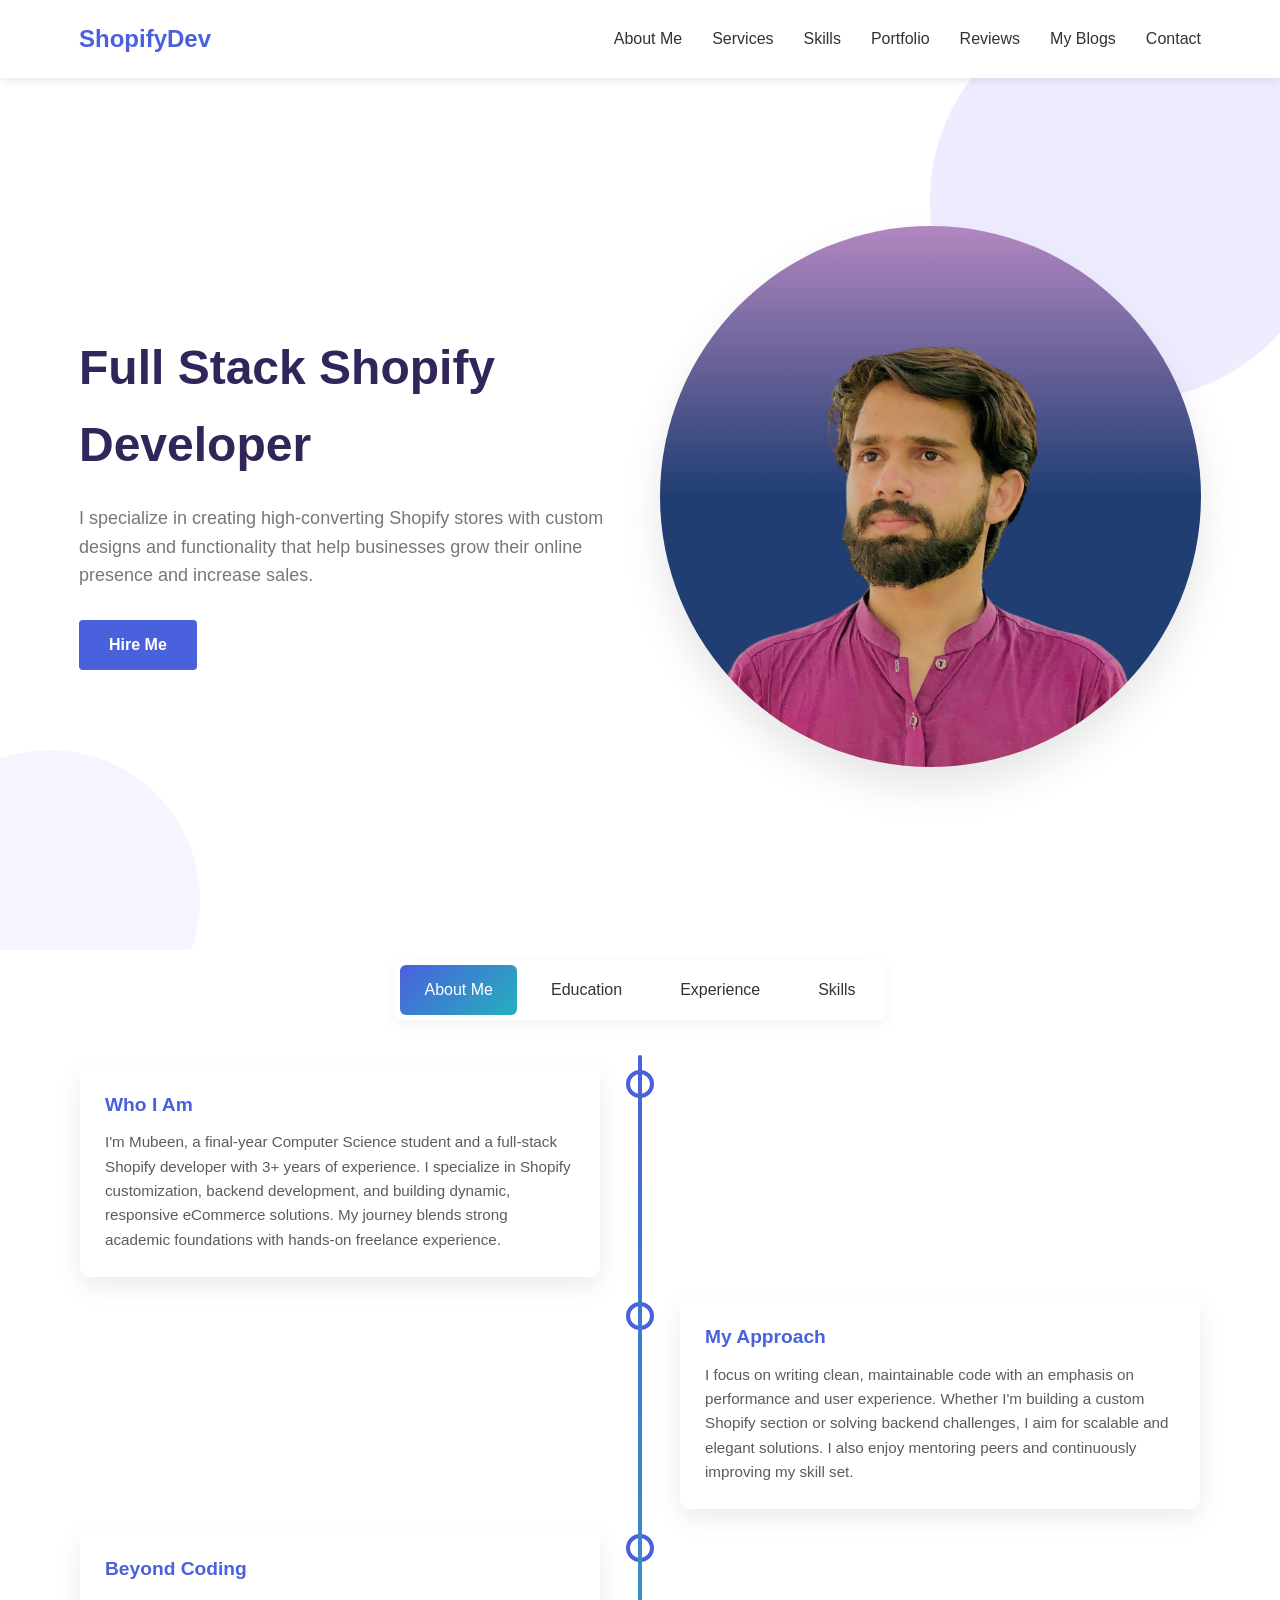
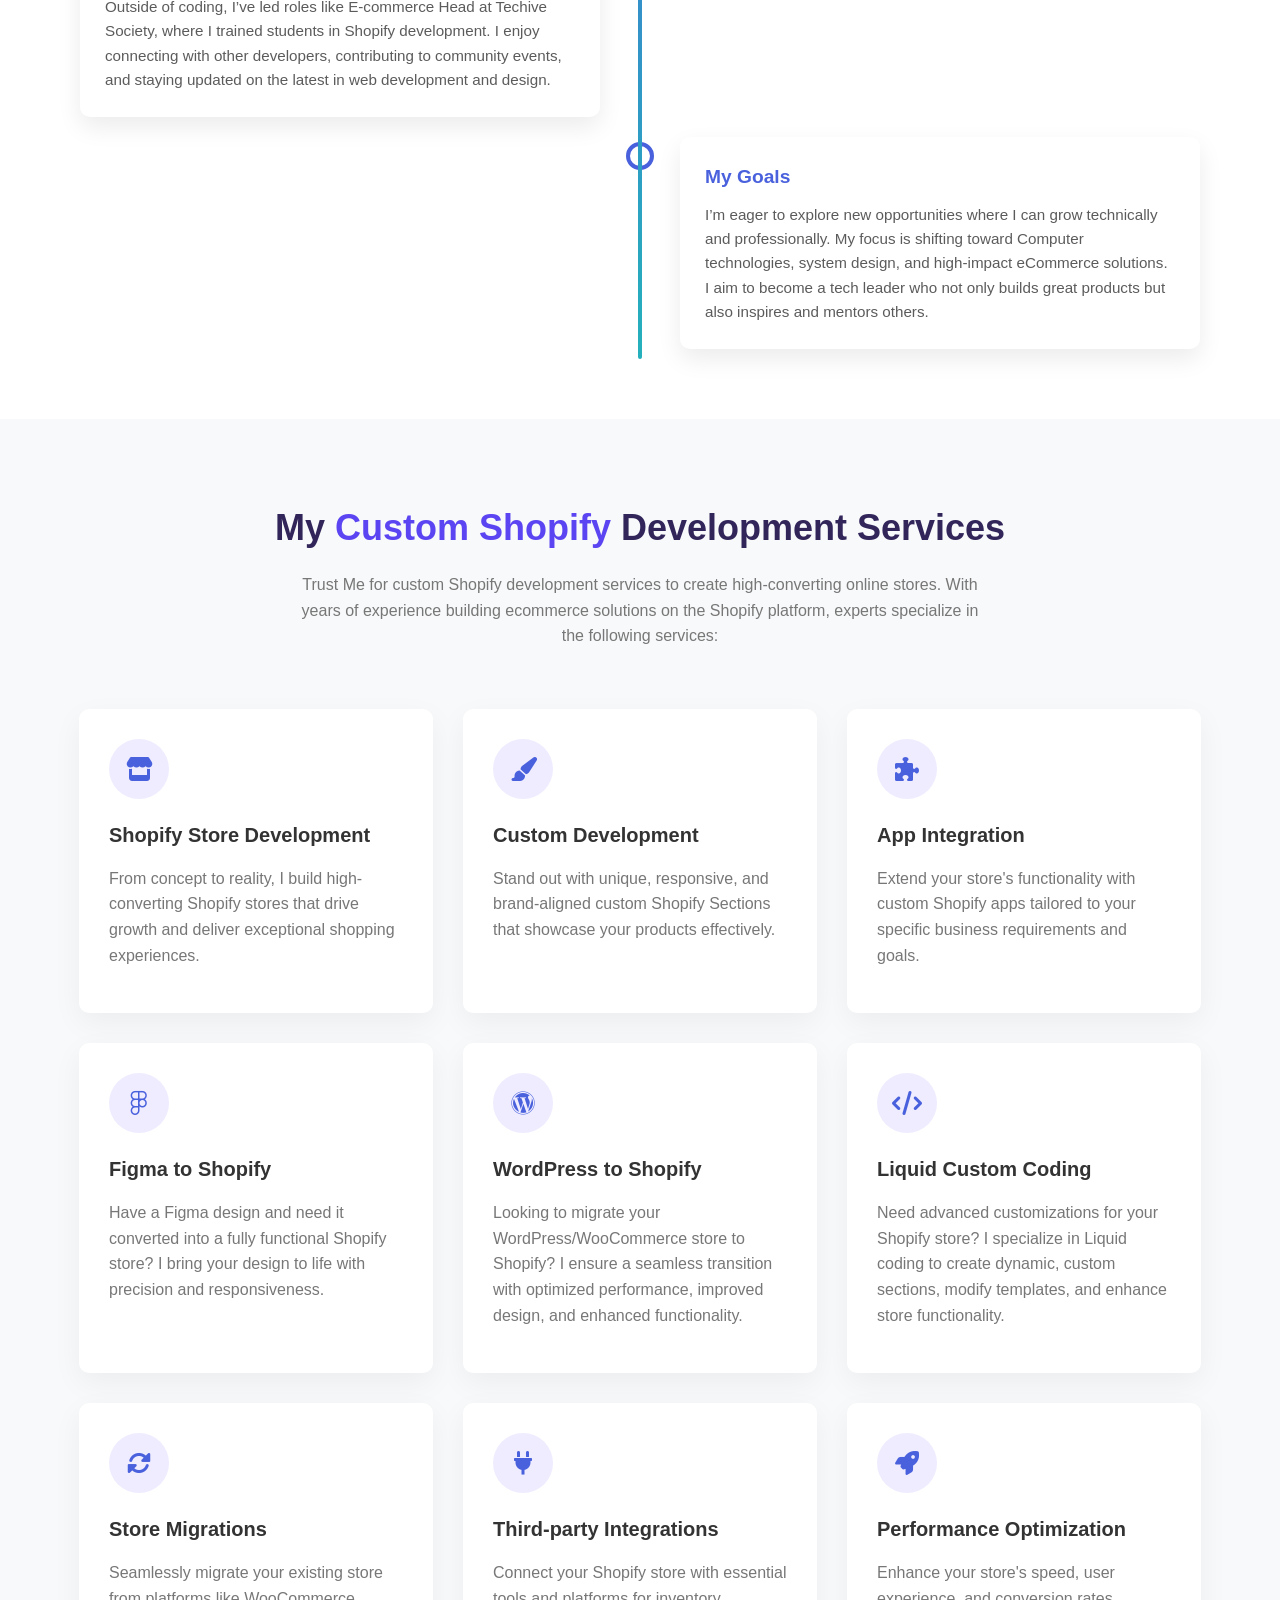
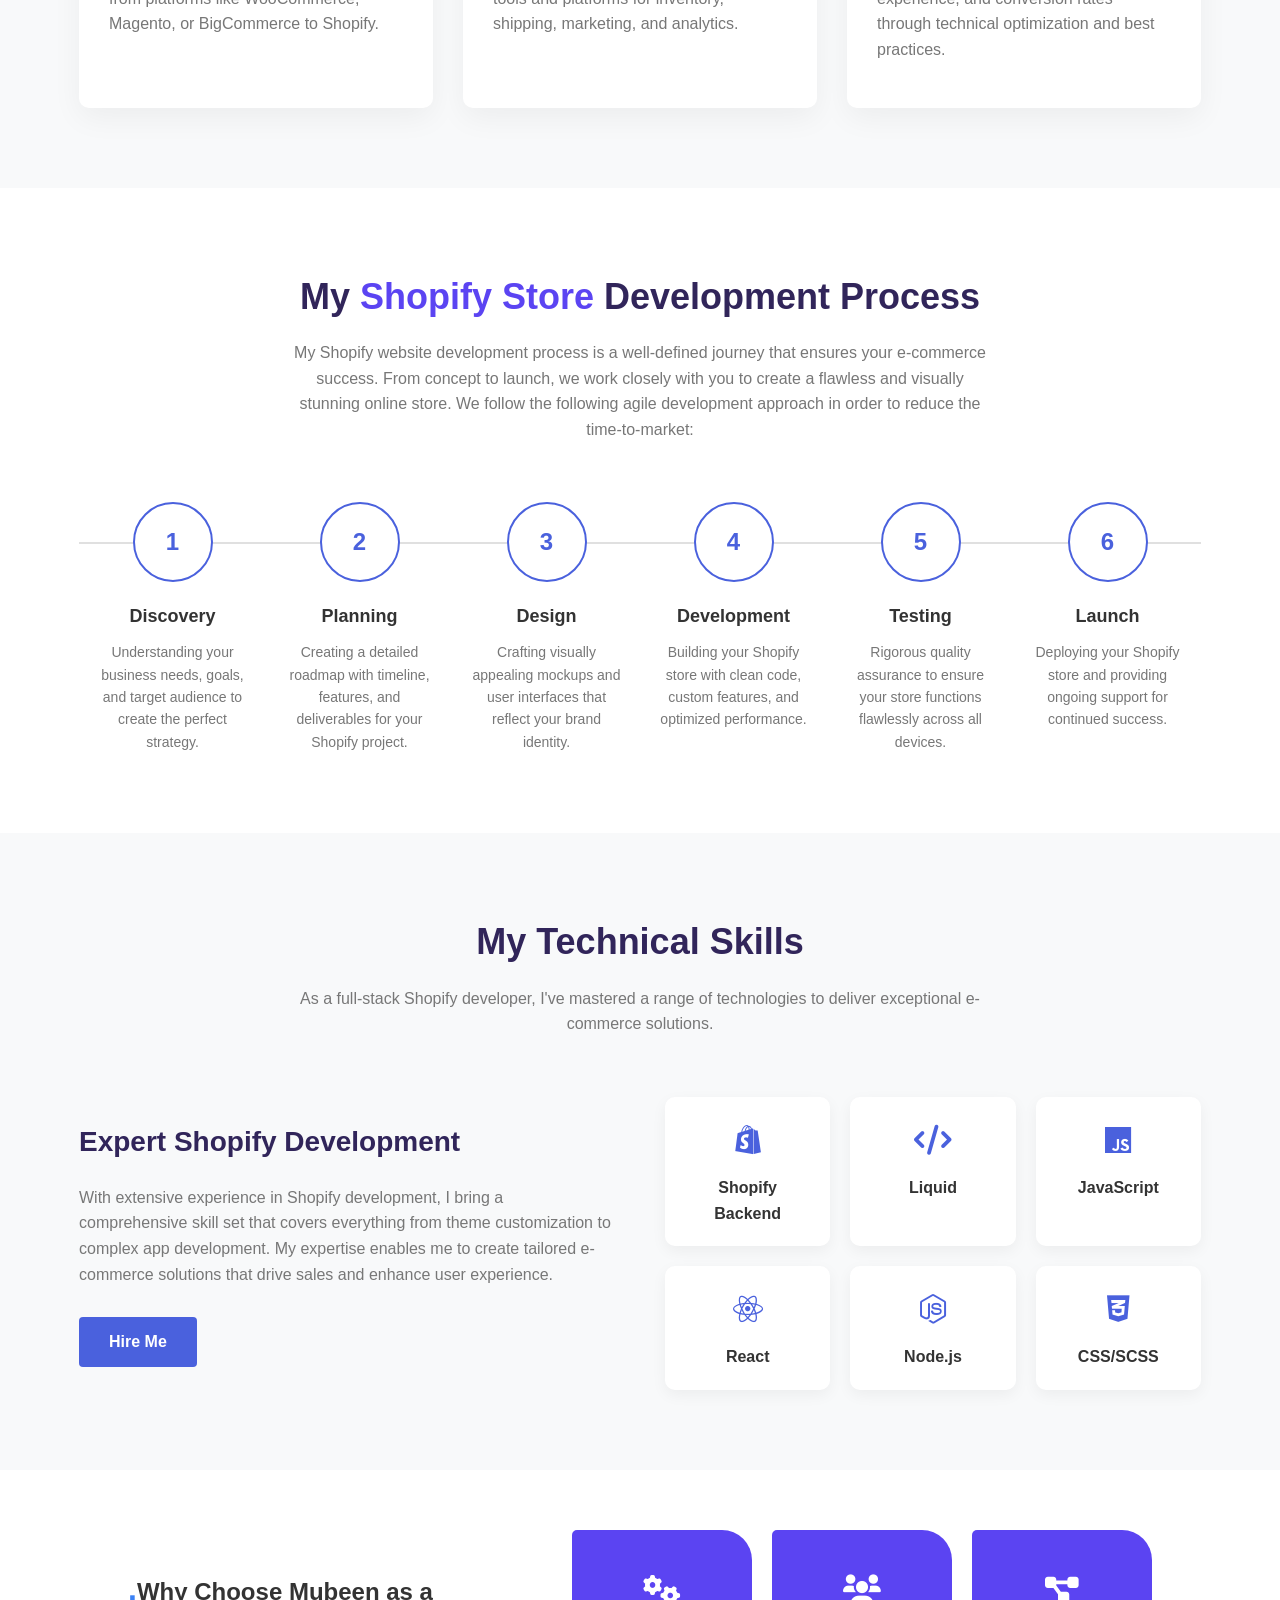
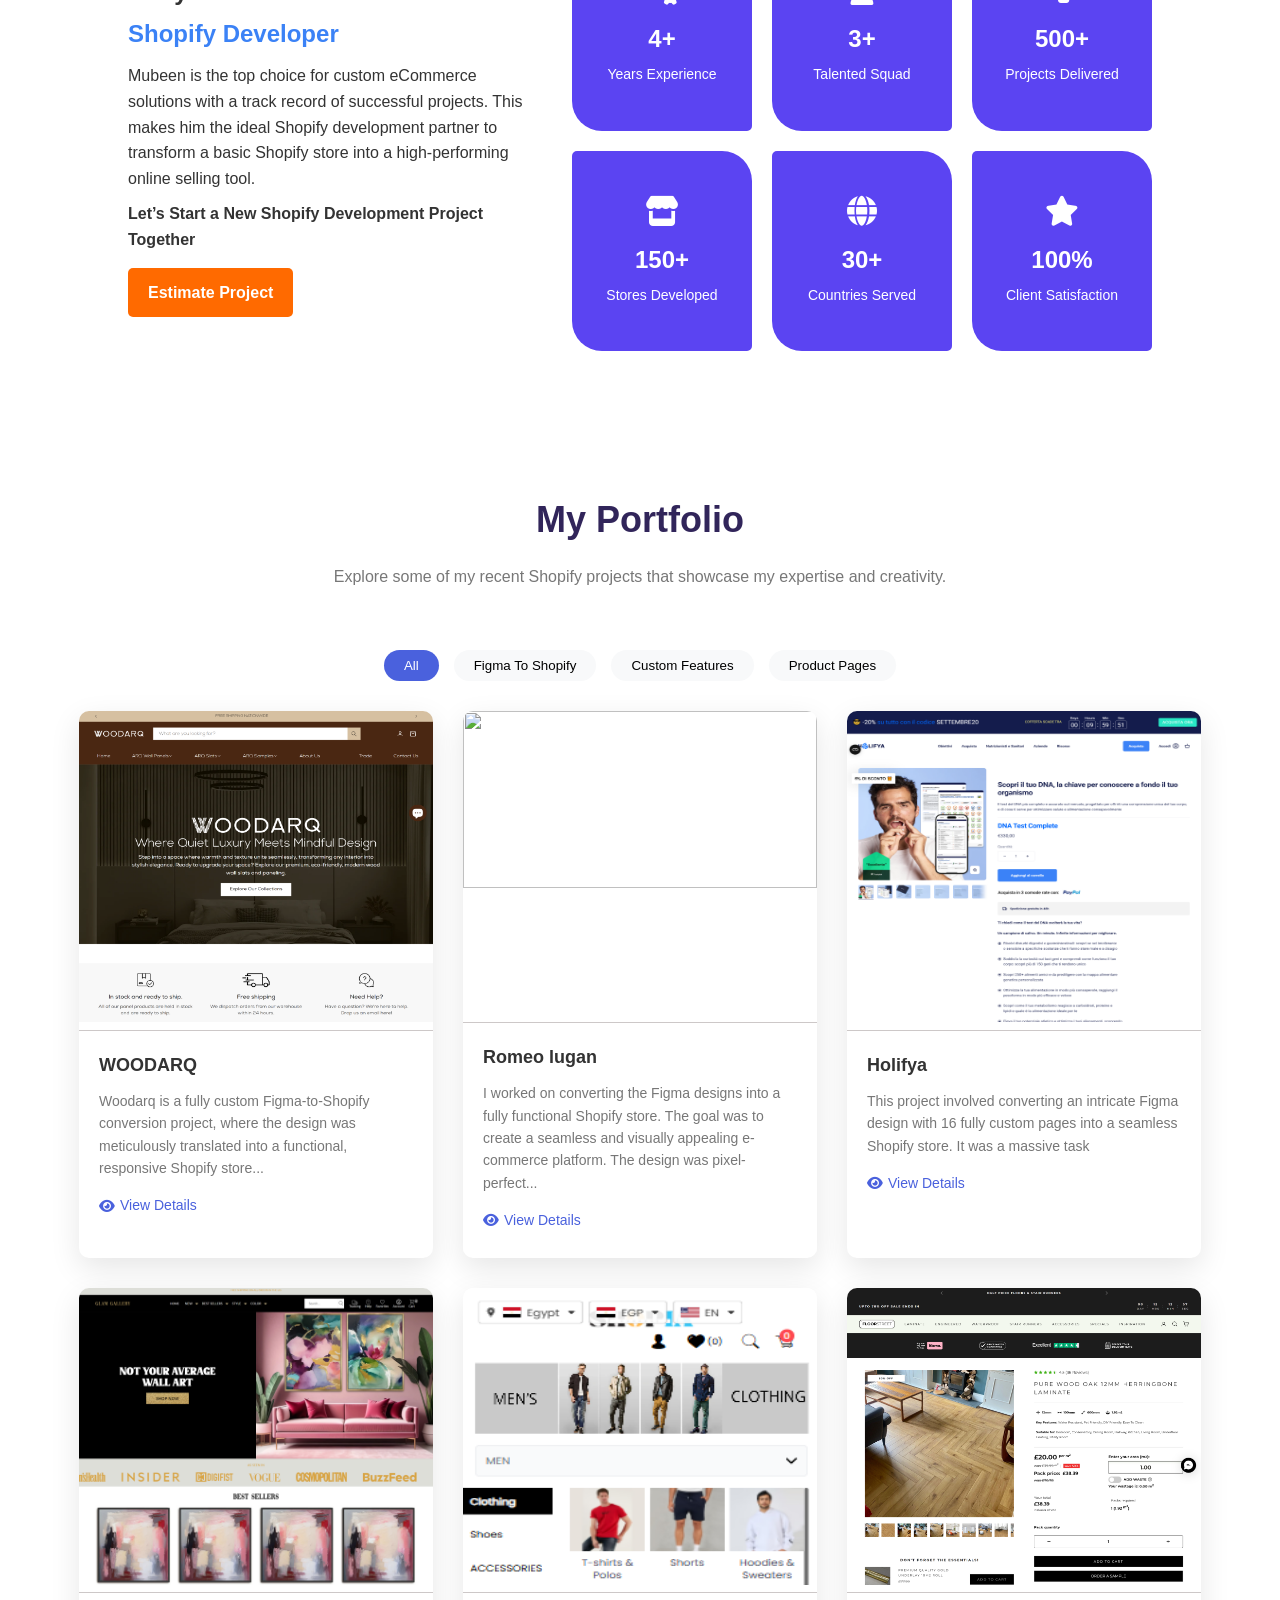
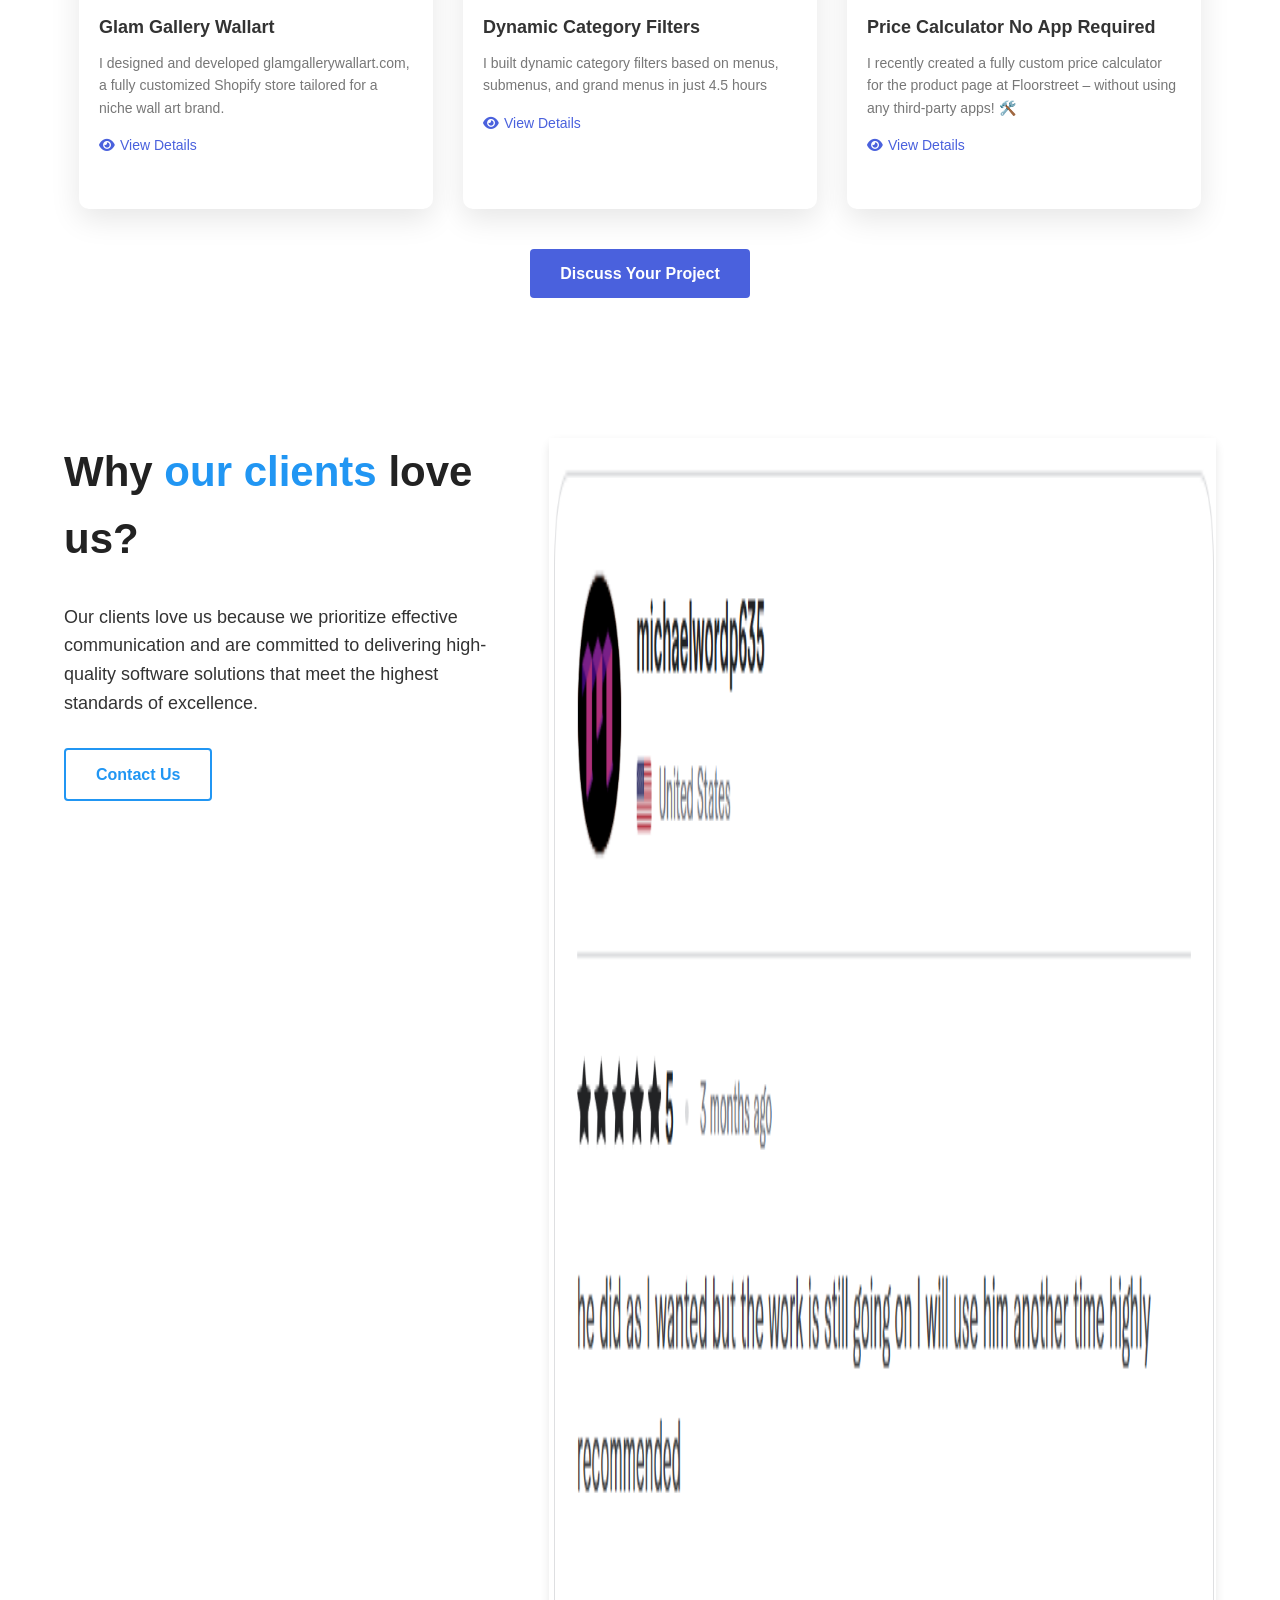
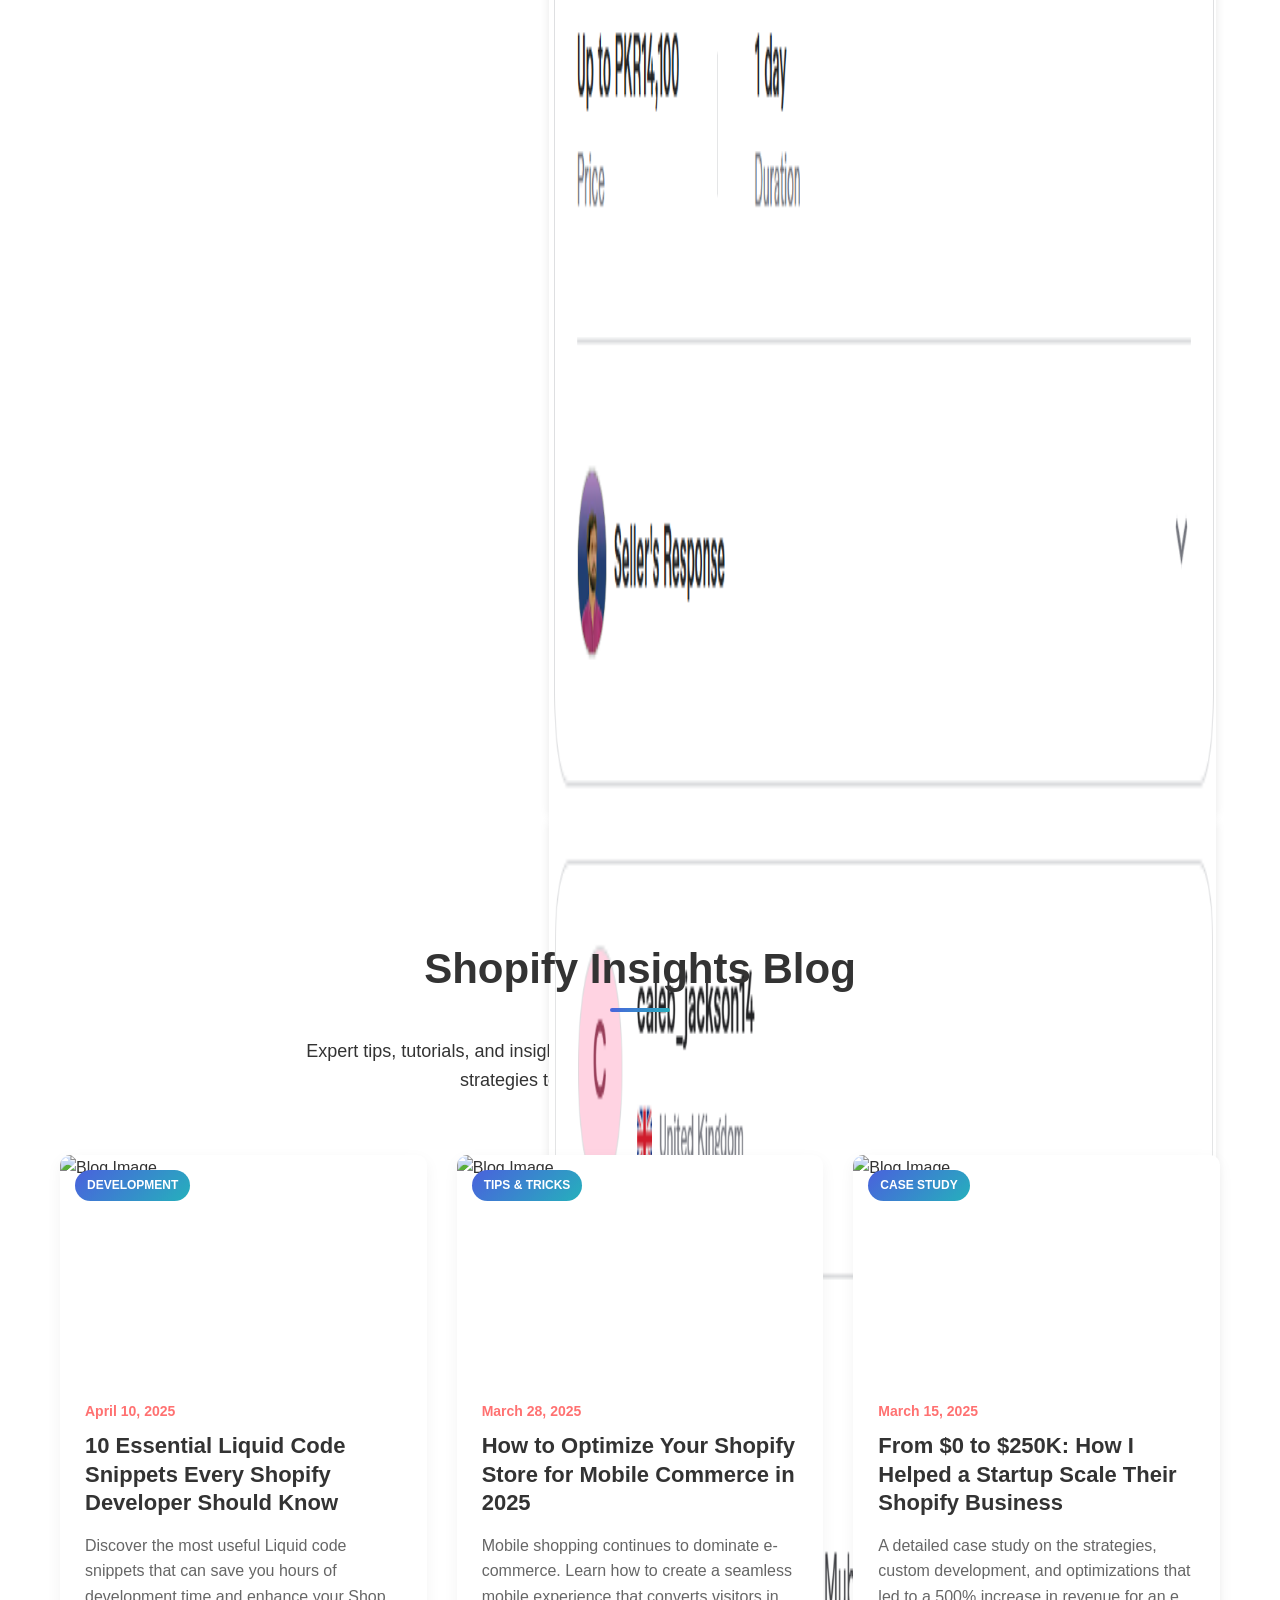
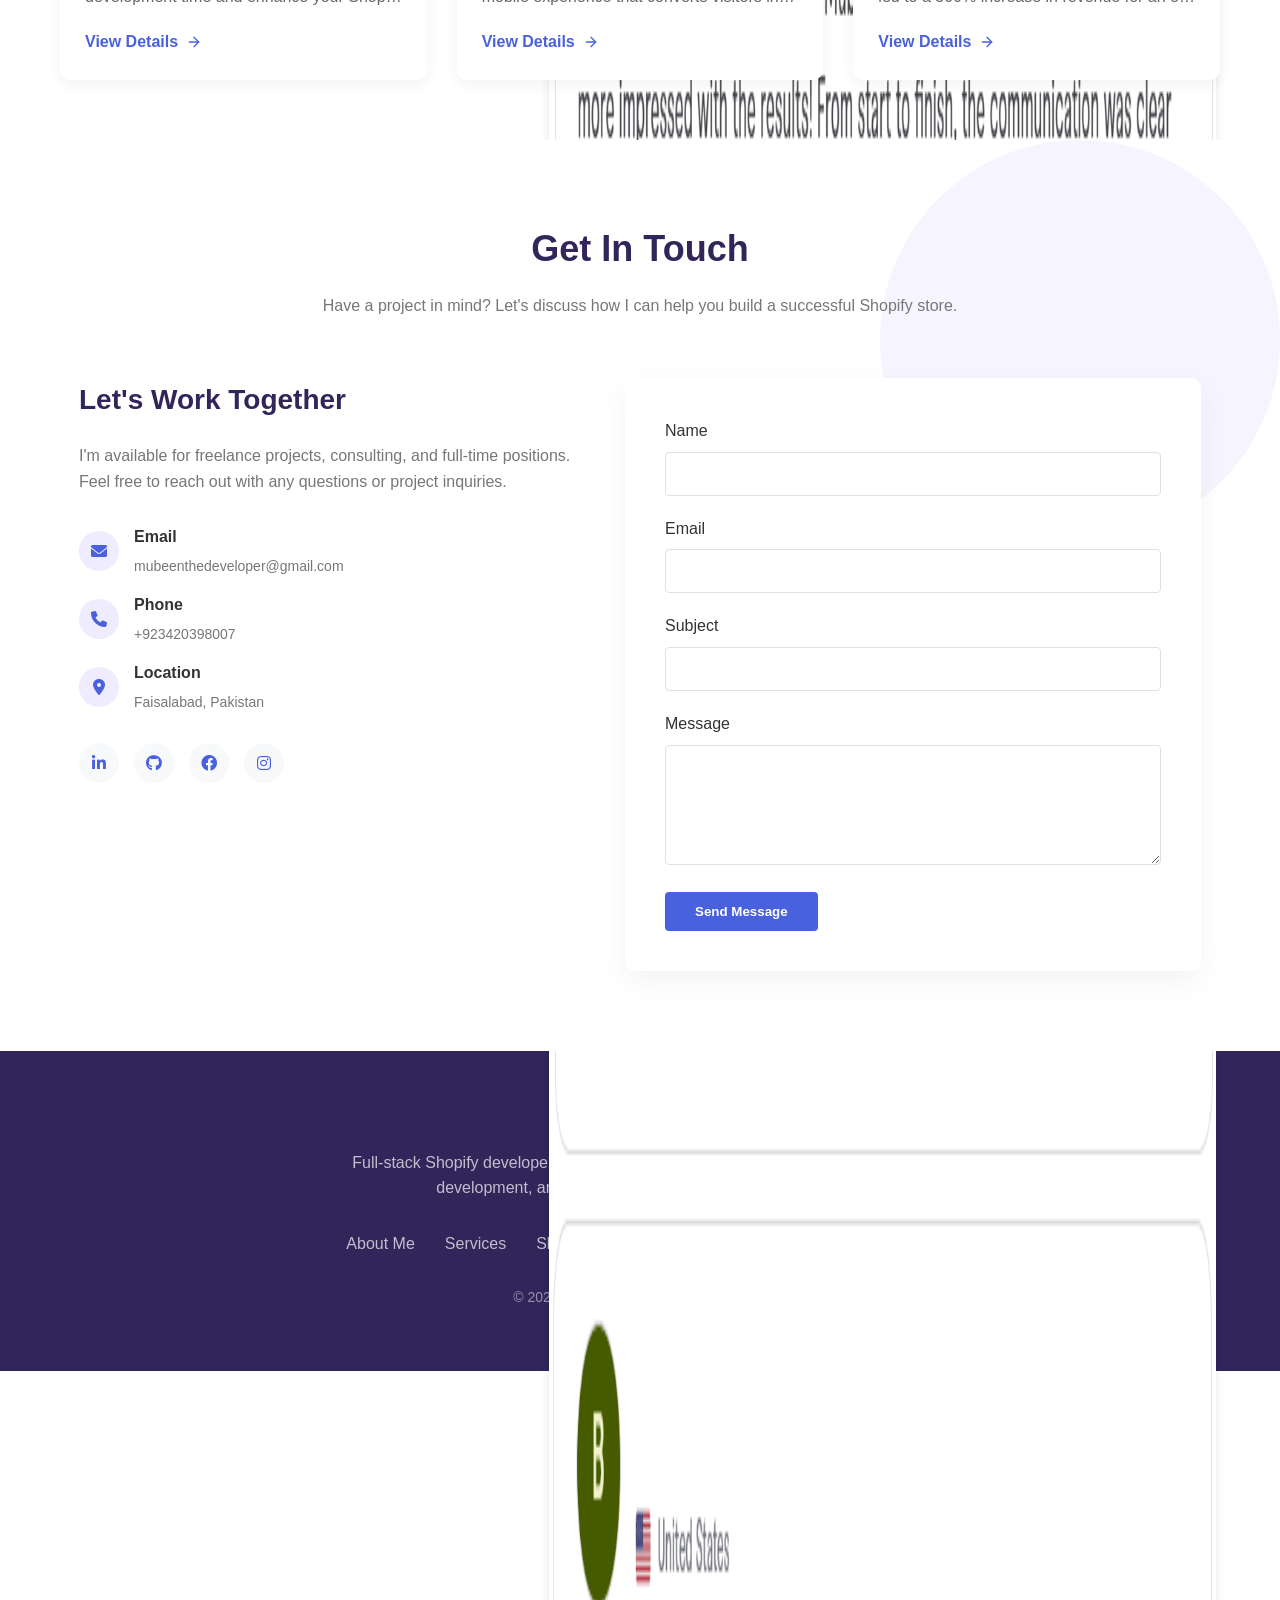
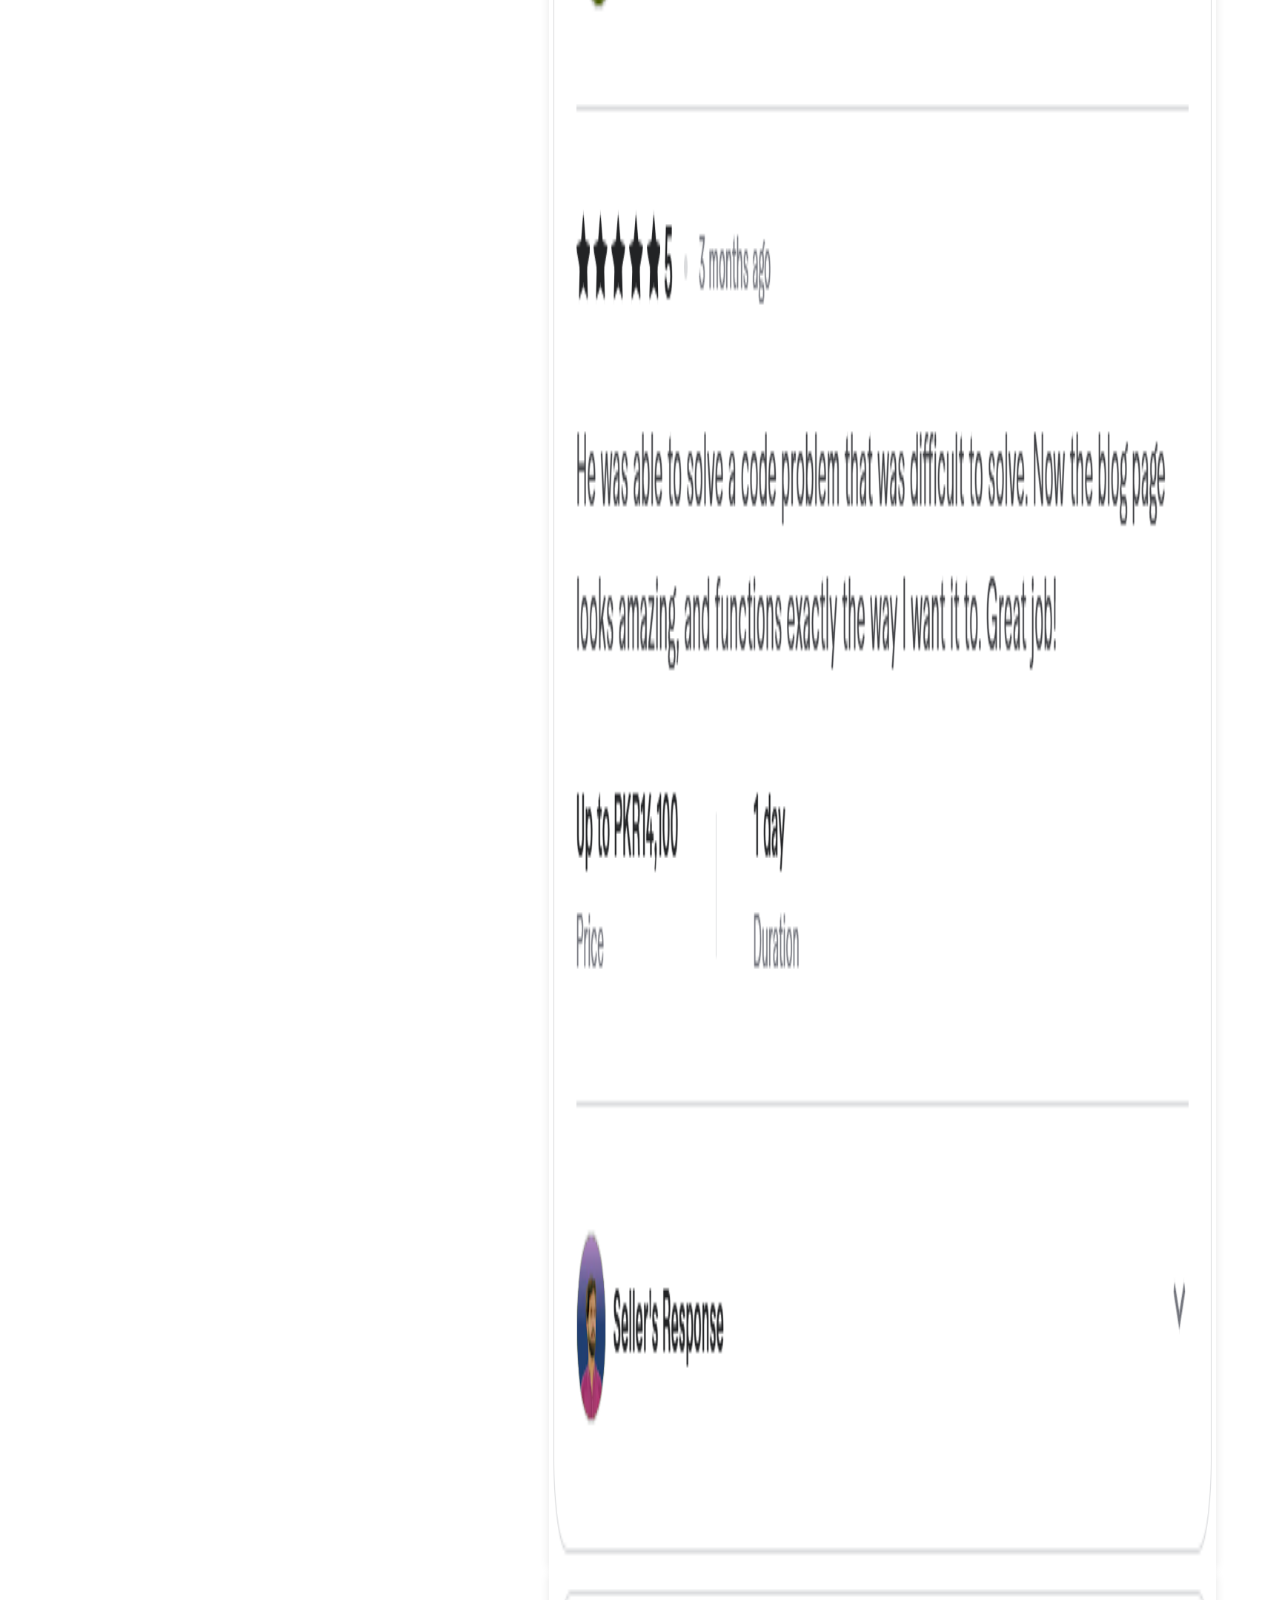
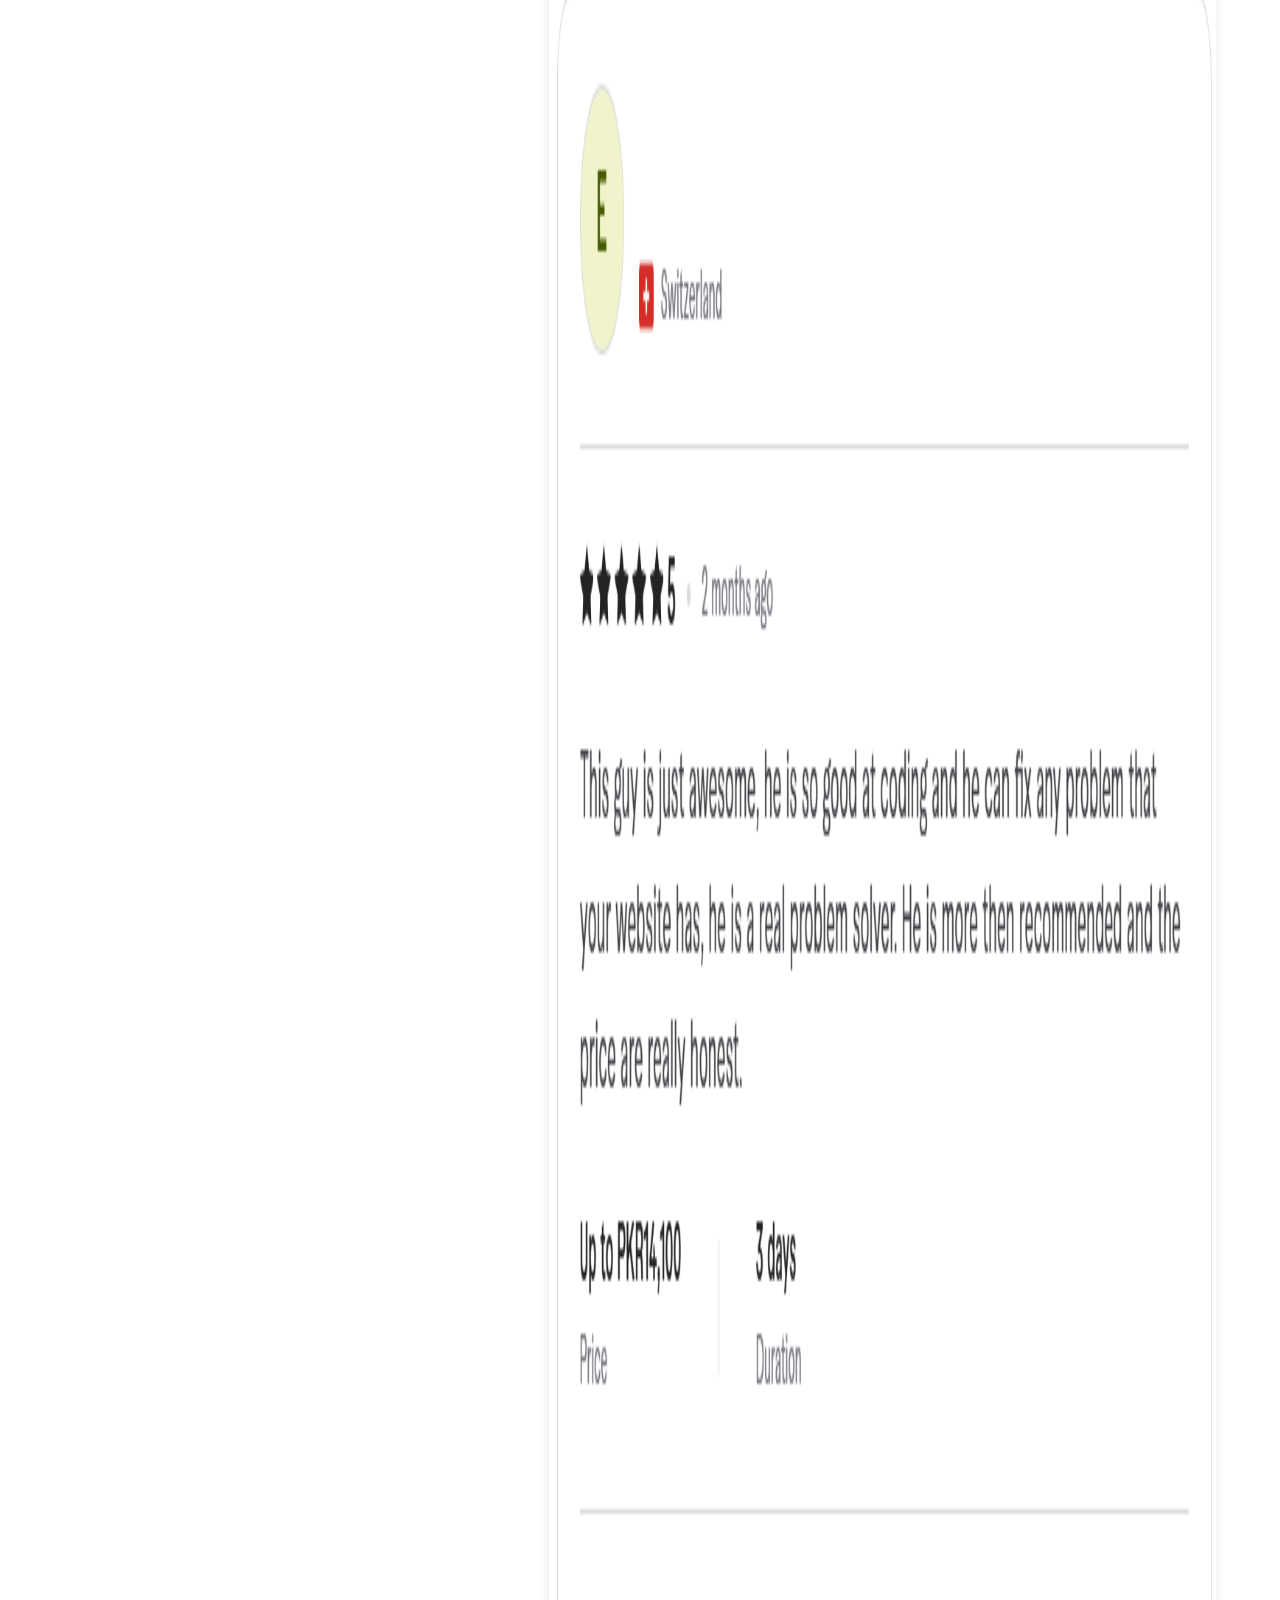
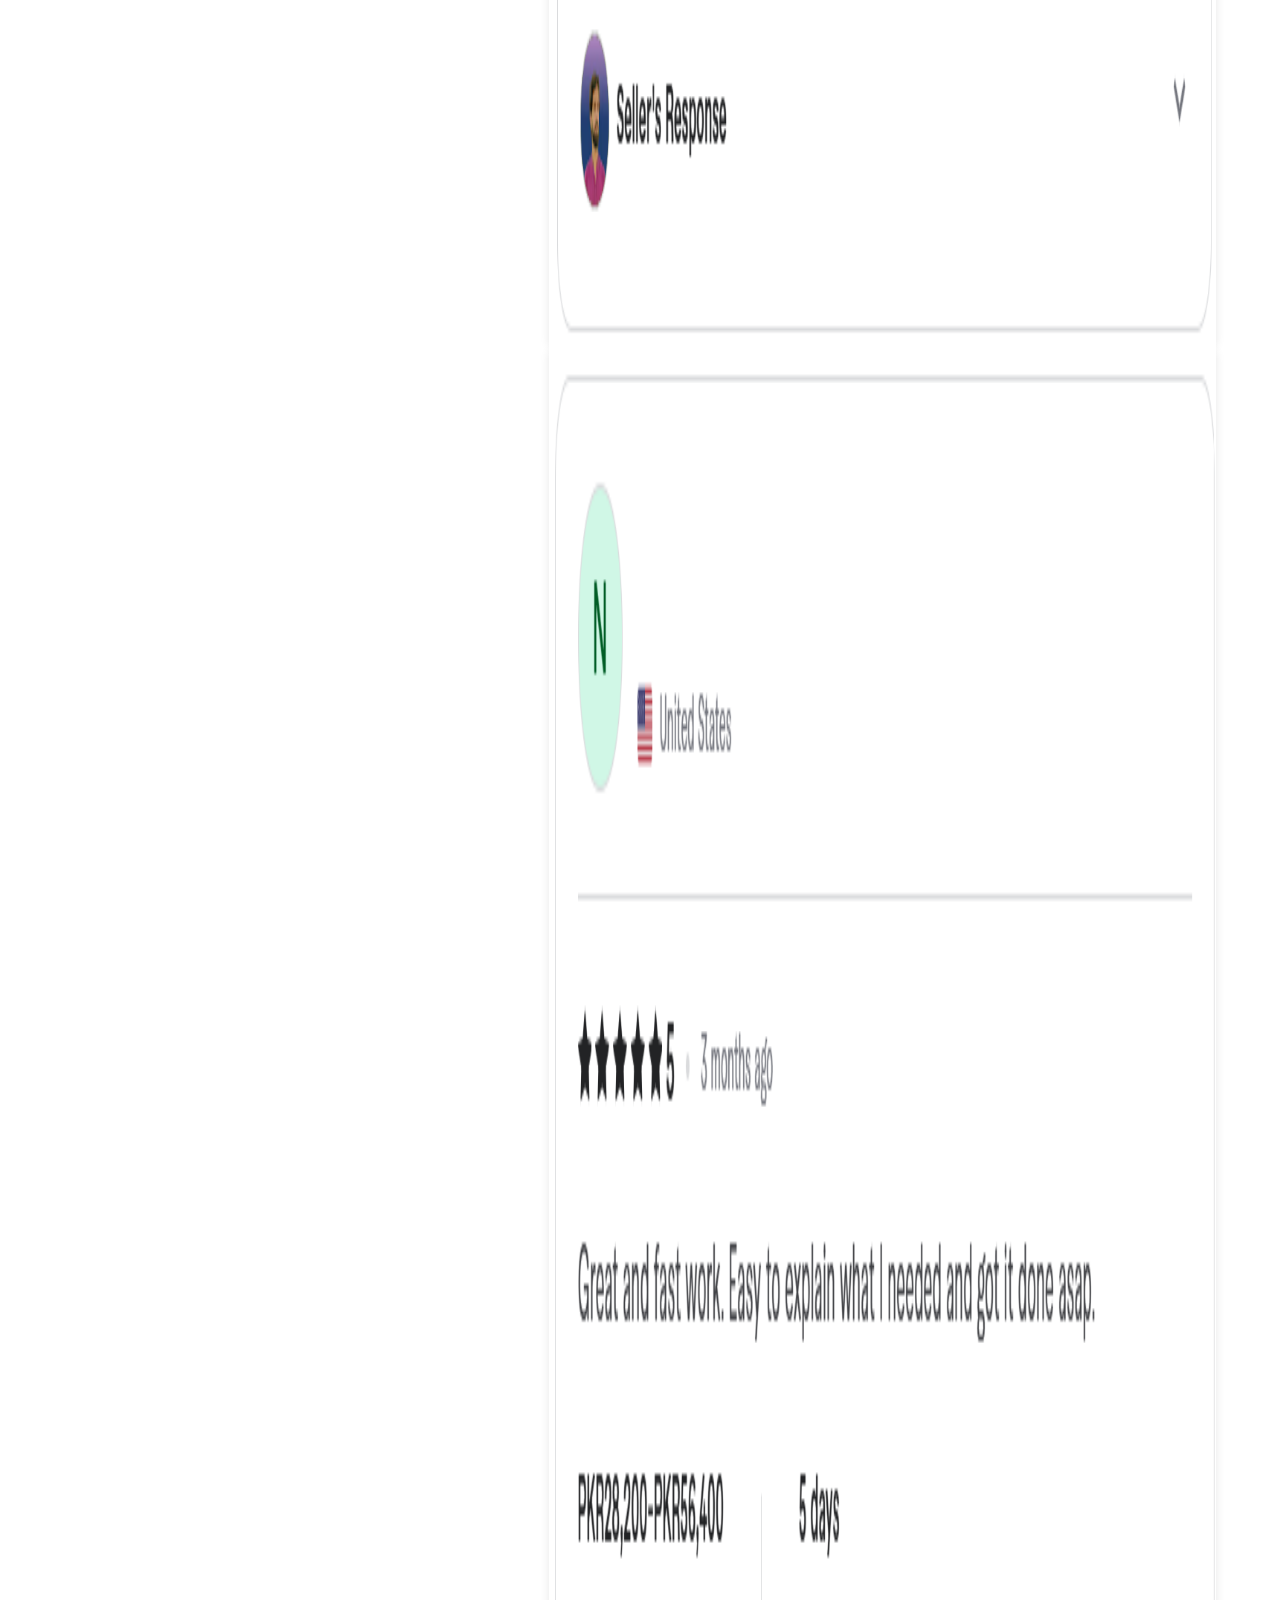
==== commit c20ca25a: "new chnaged 4/13" ====
--- a/index.html
+++ b/index.html
@@ -333,7 +333,7 @@
                             <h3 class="timeline-title">My Goals</h3>
                             <p class="timeline-description">
                                 I’m eager to explore new opportunities where I can grow technically and professionally. 
-                                My focus is shifting toward cloud technologies, system design, and high-impact eCommerce solutions. 
+                                My focus is shifting toward Computer technologies, system design, and high-impact eCommerce solutions. 
                                 I aim to become a tech leader who not only builds great products but also inspires and mentors others.
                             </p>
                         </div>
--- a/style.css
+++ b/style.css
@@ -115,8 +115,7 @@
     transition: var(--transition);
 }
 
-header.scrolled {
-    padding: 10px 0;
+header.scrolled{
     box-shadow: 0 5px 20px rgba(0,0,0,0.1);
 }
 
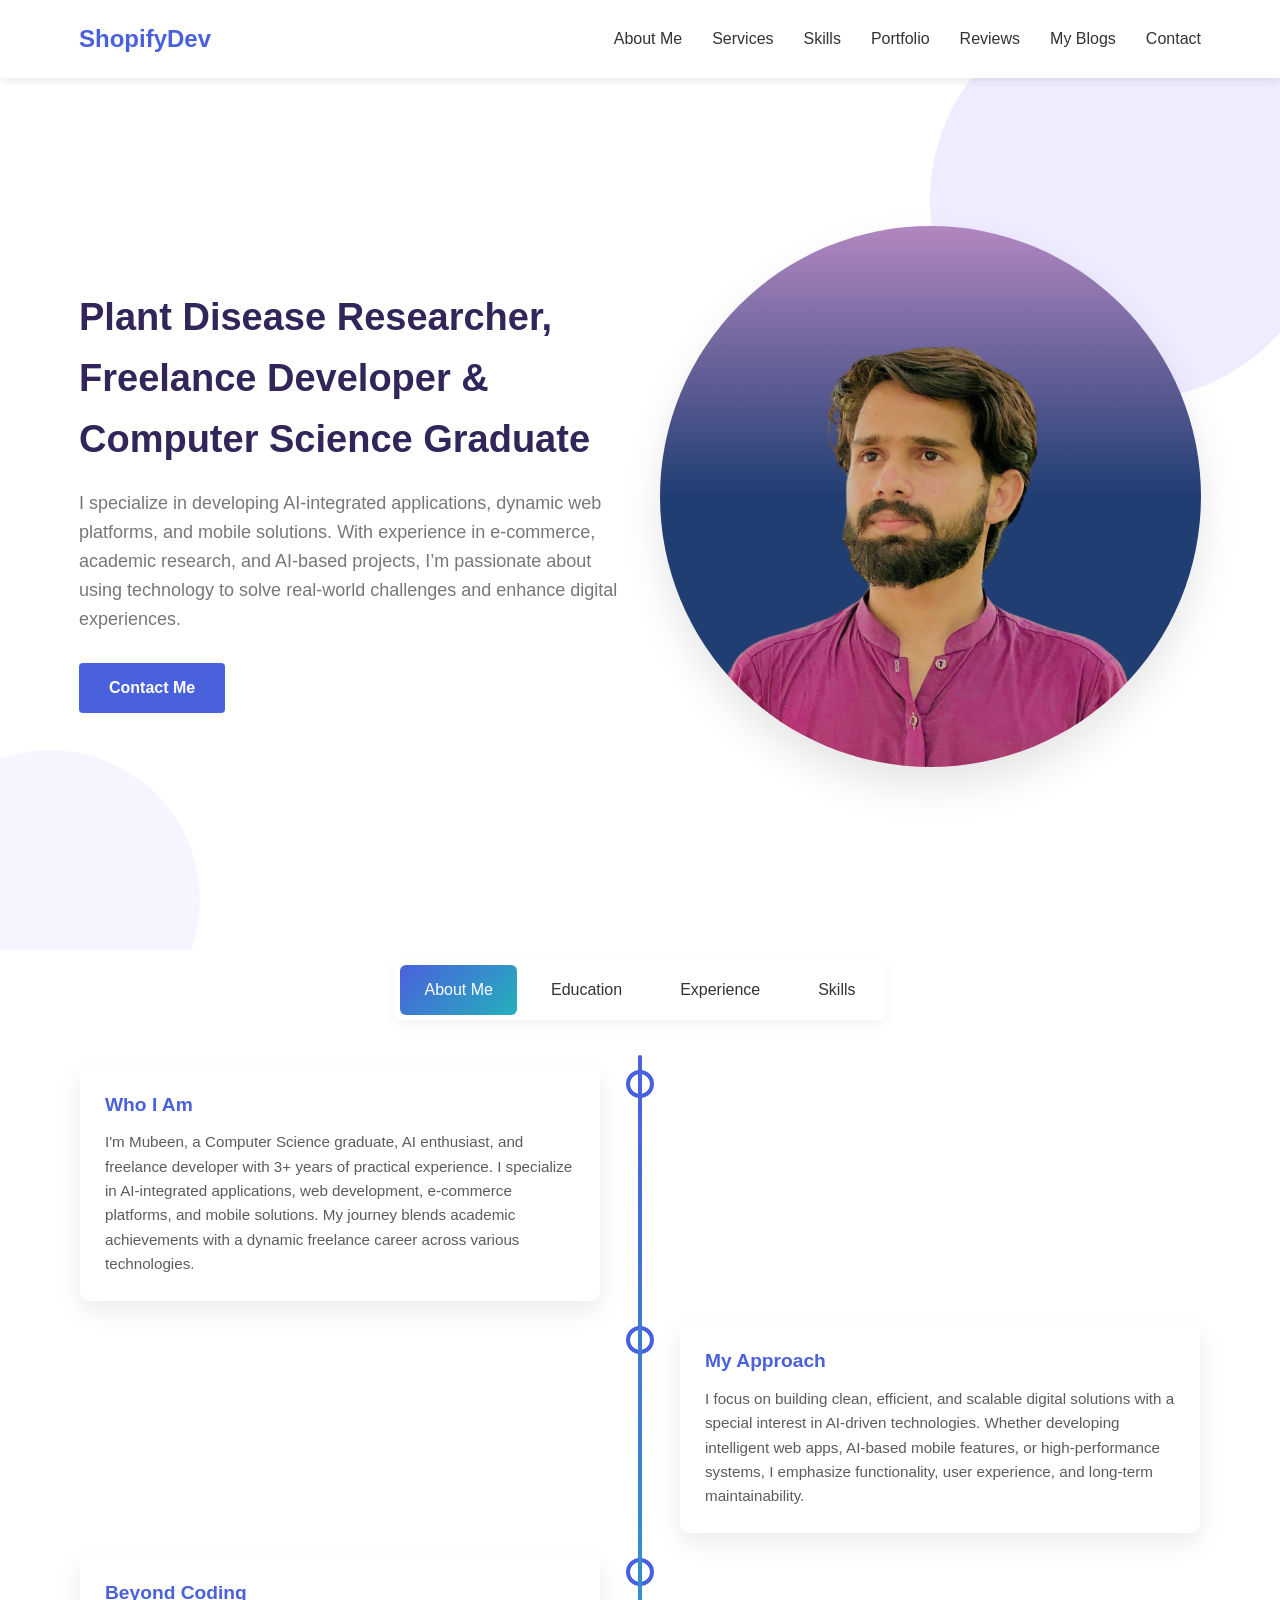
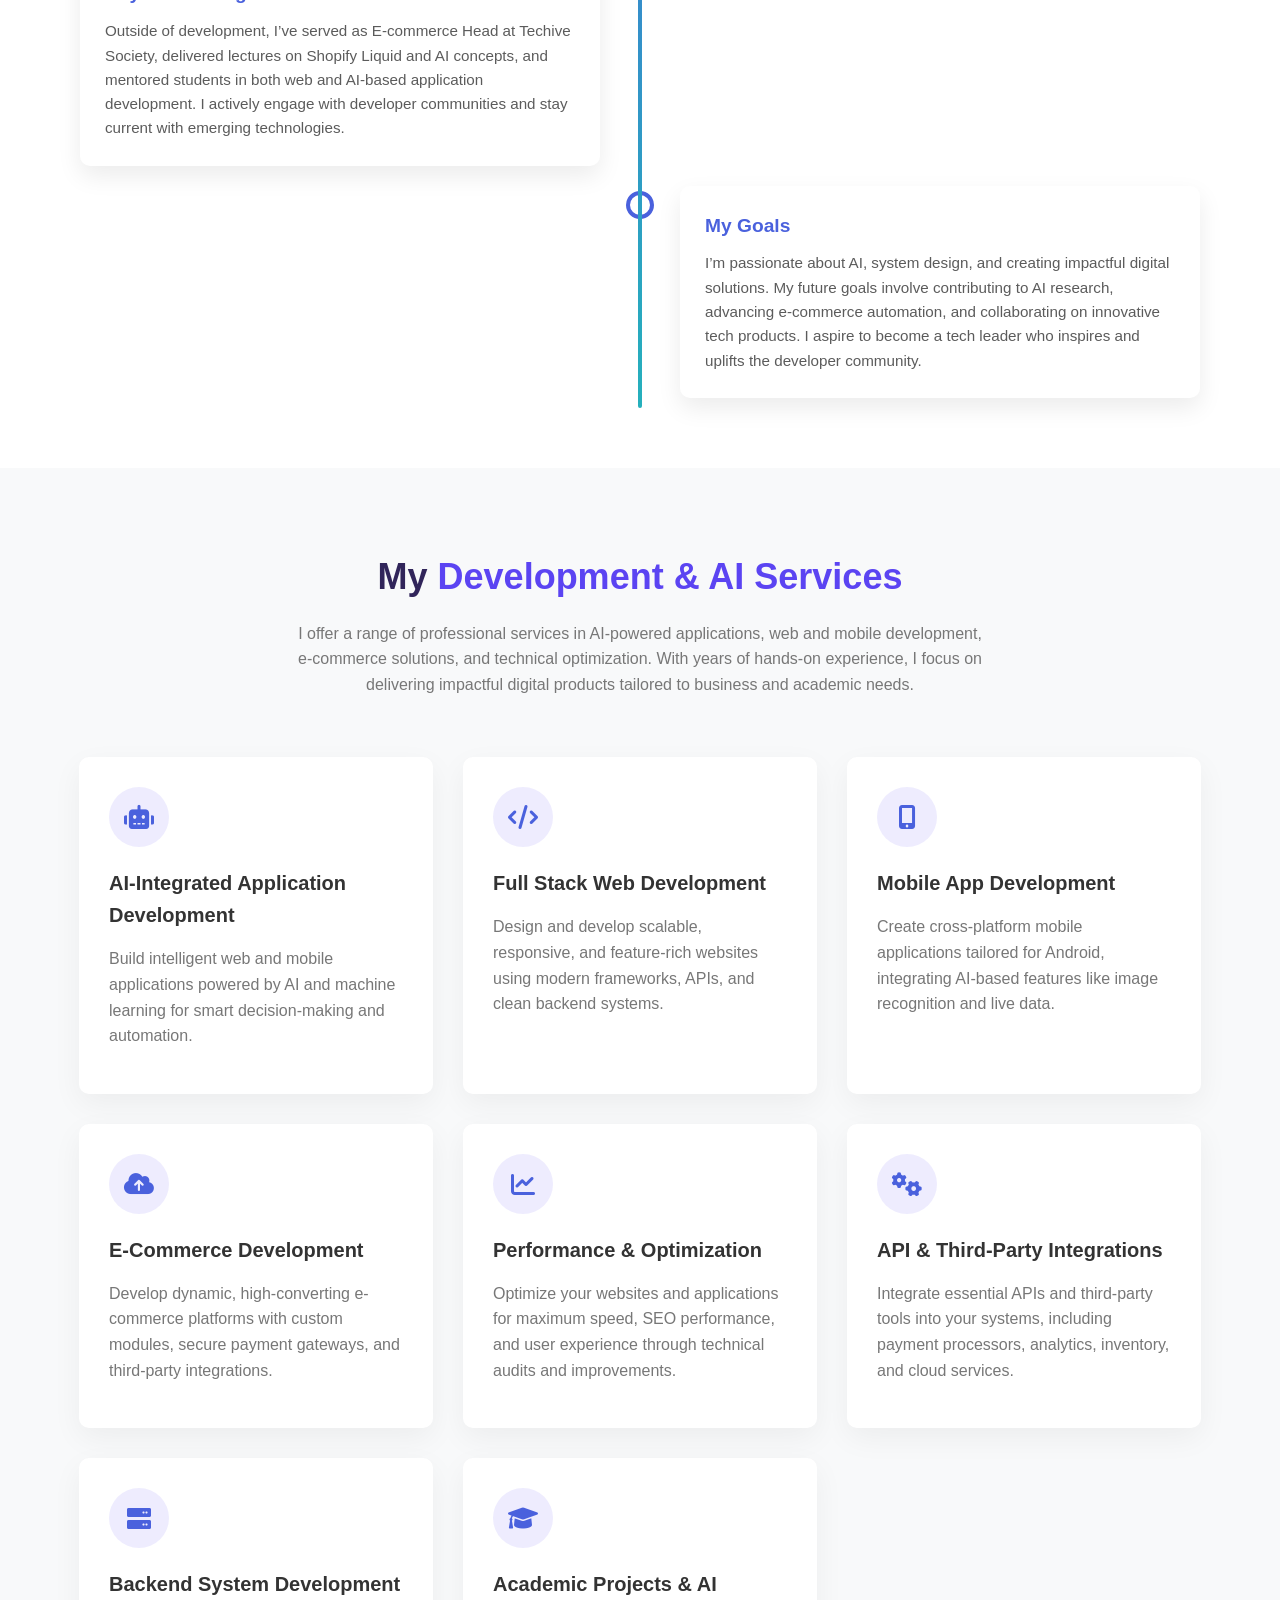
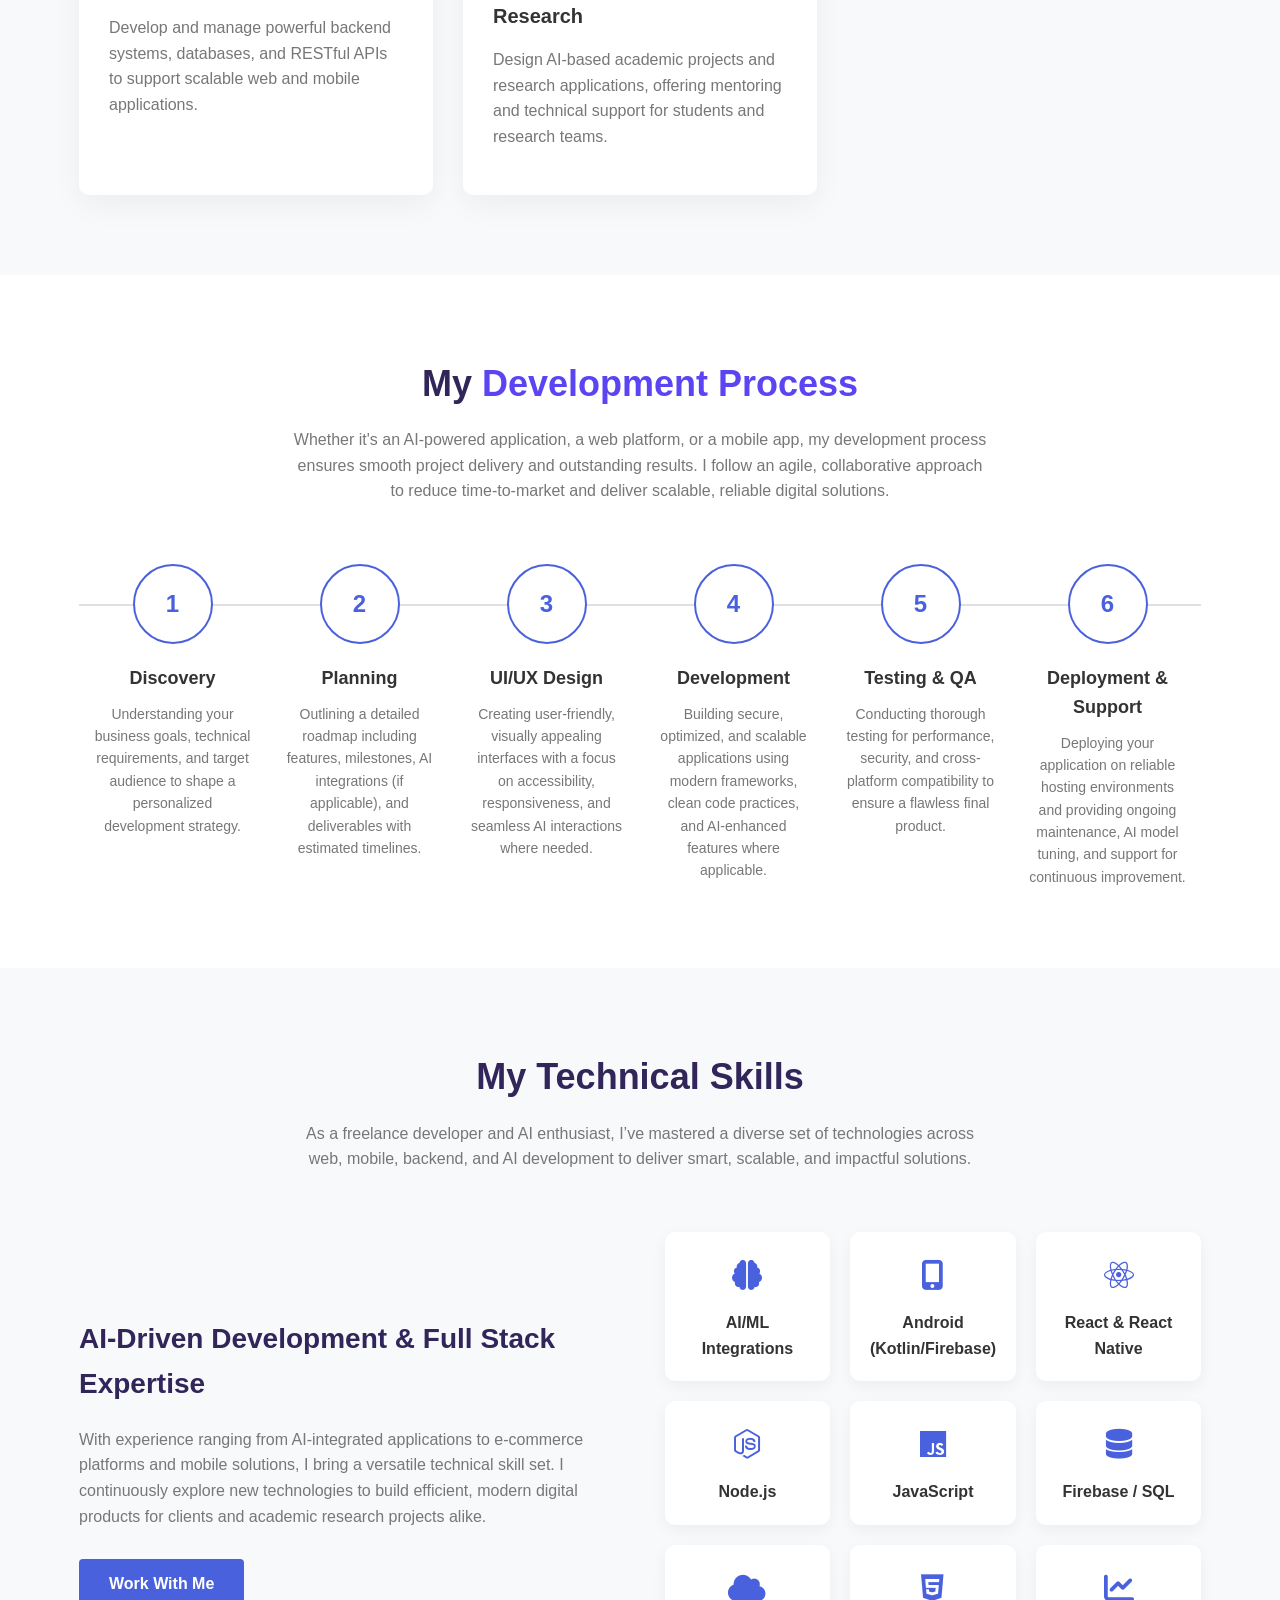
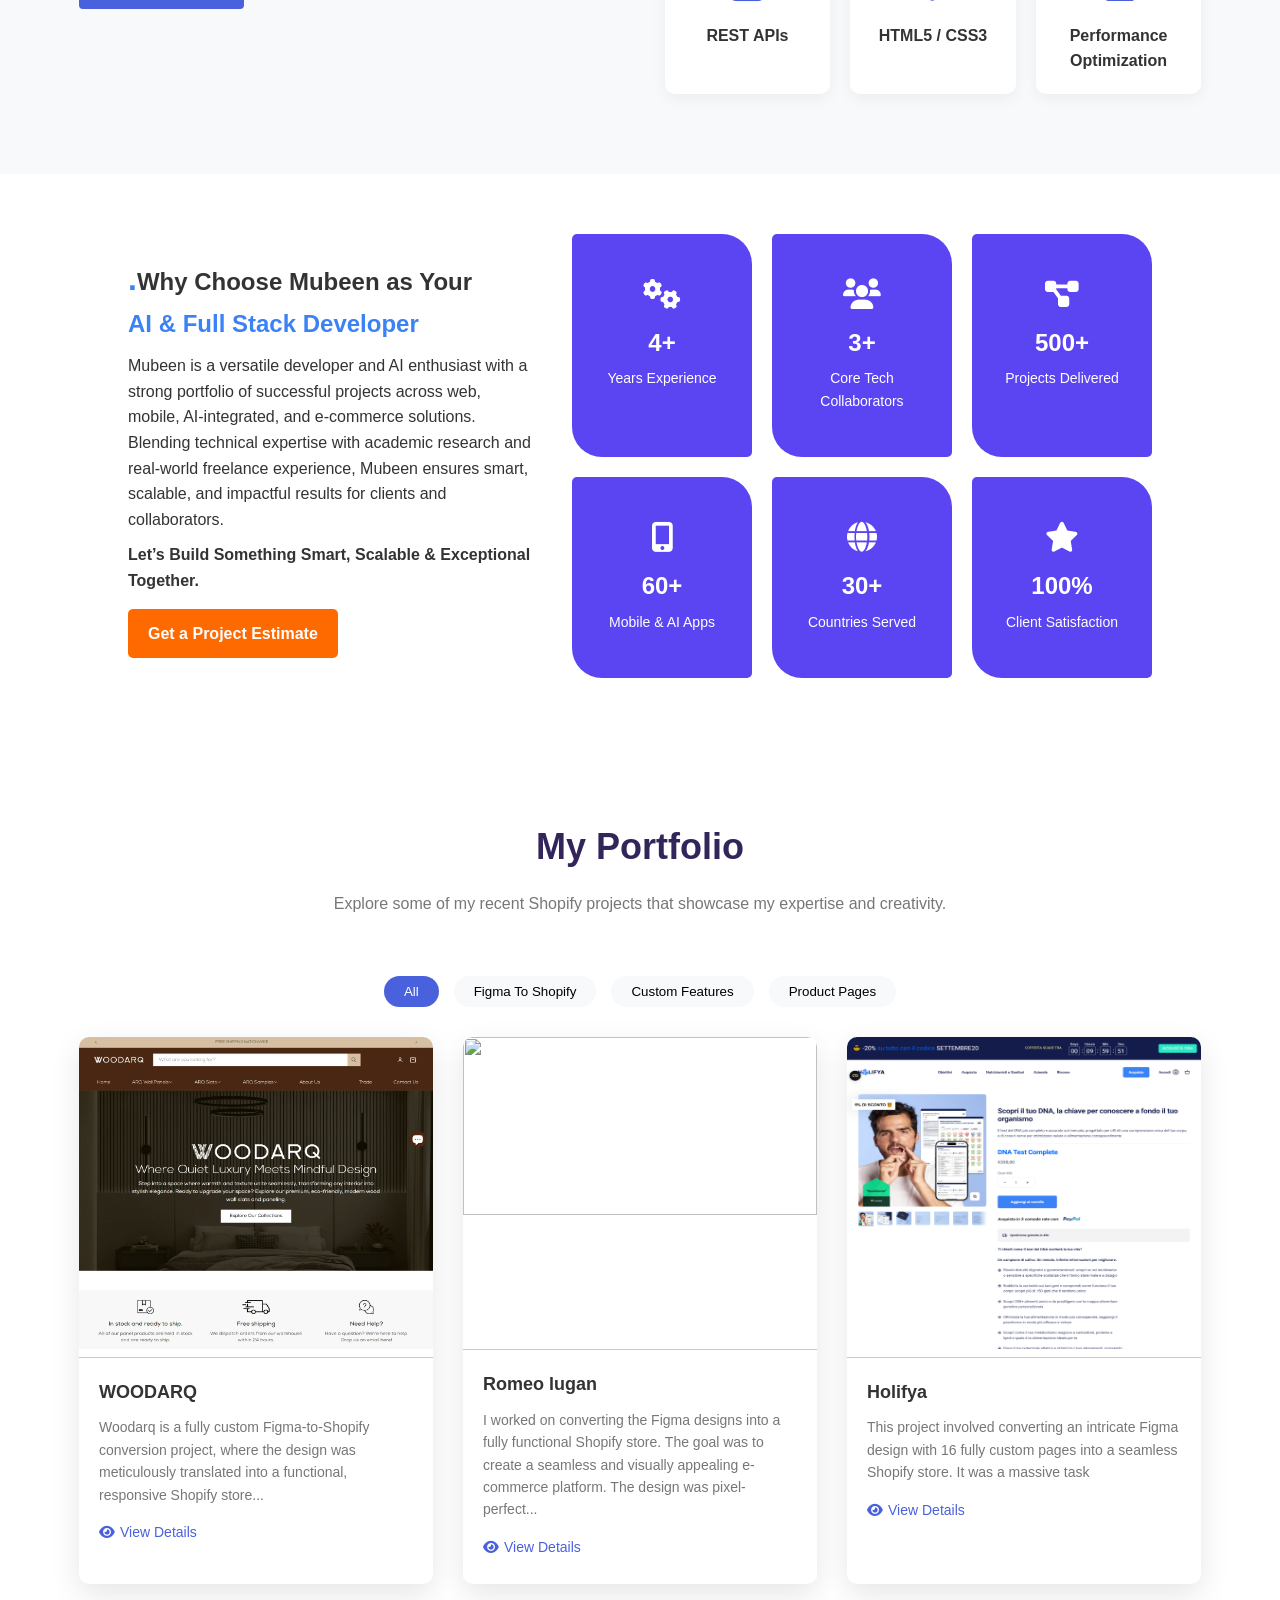
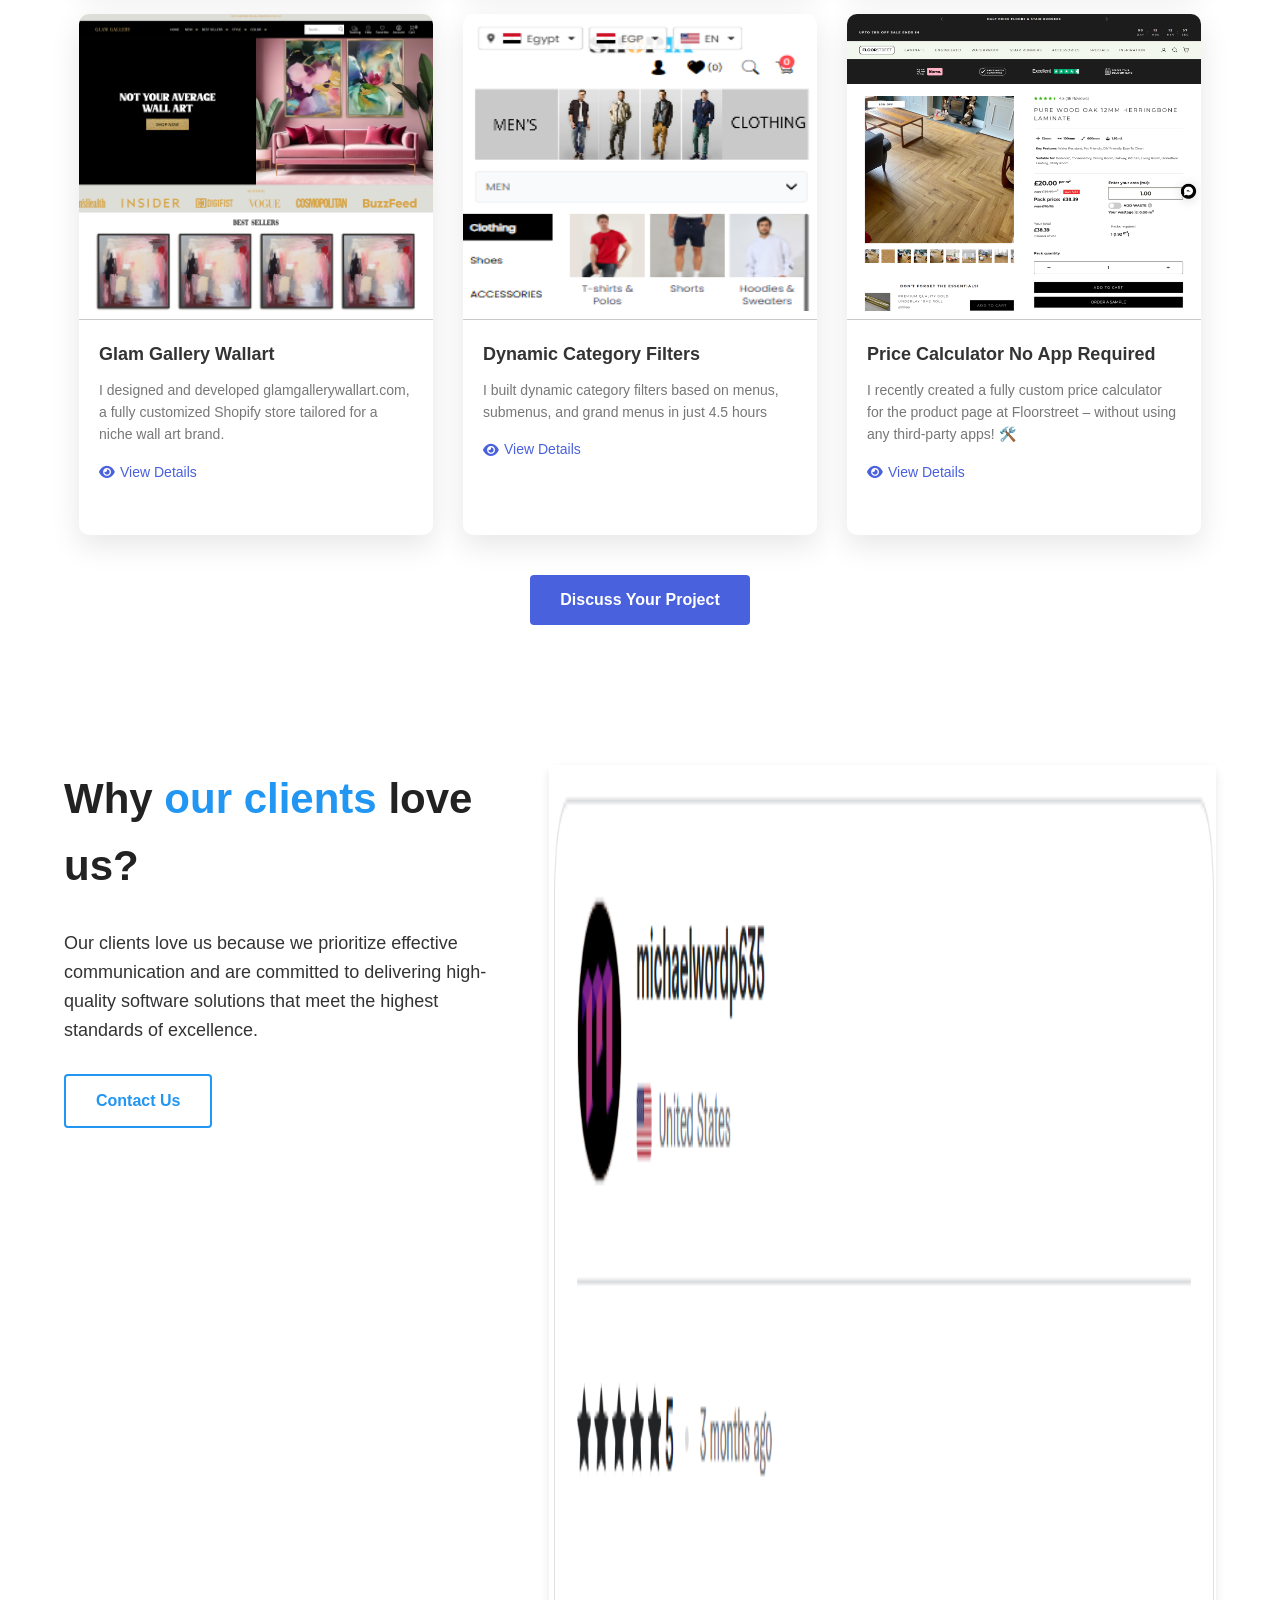
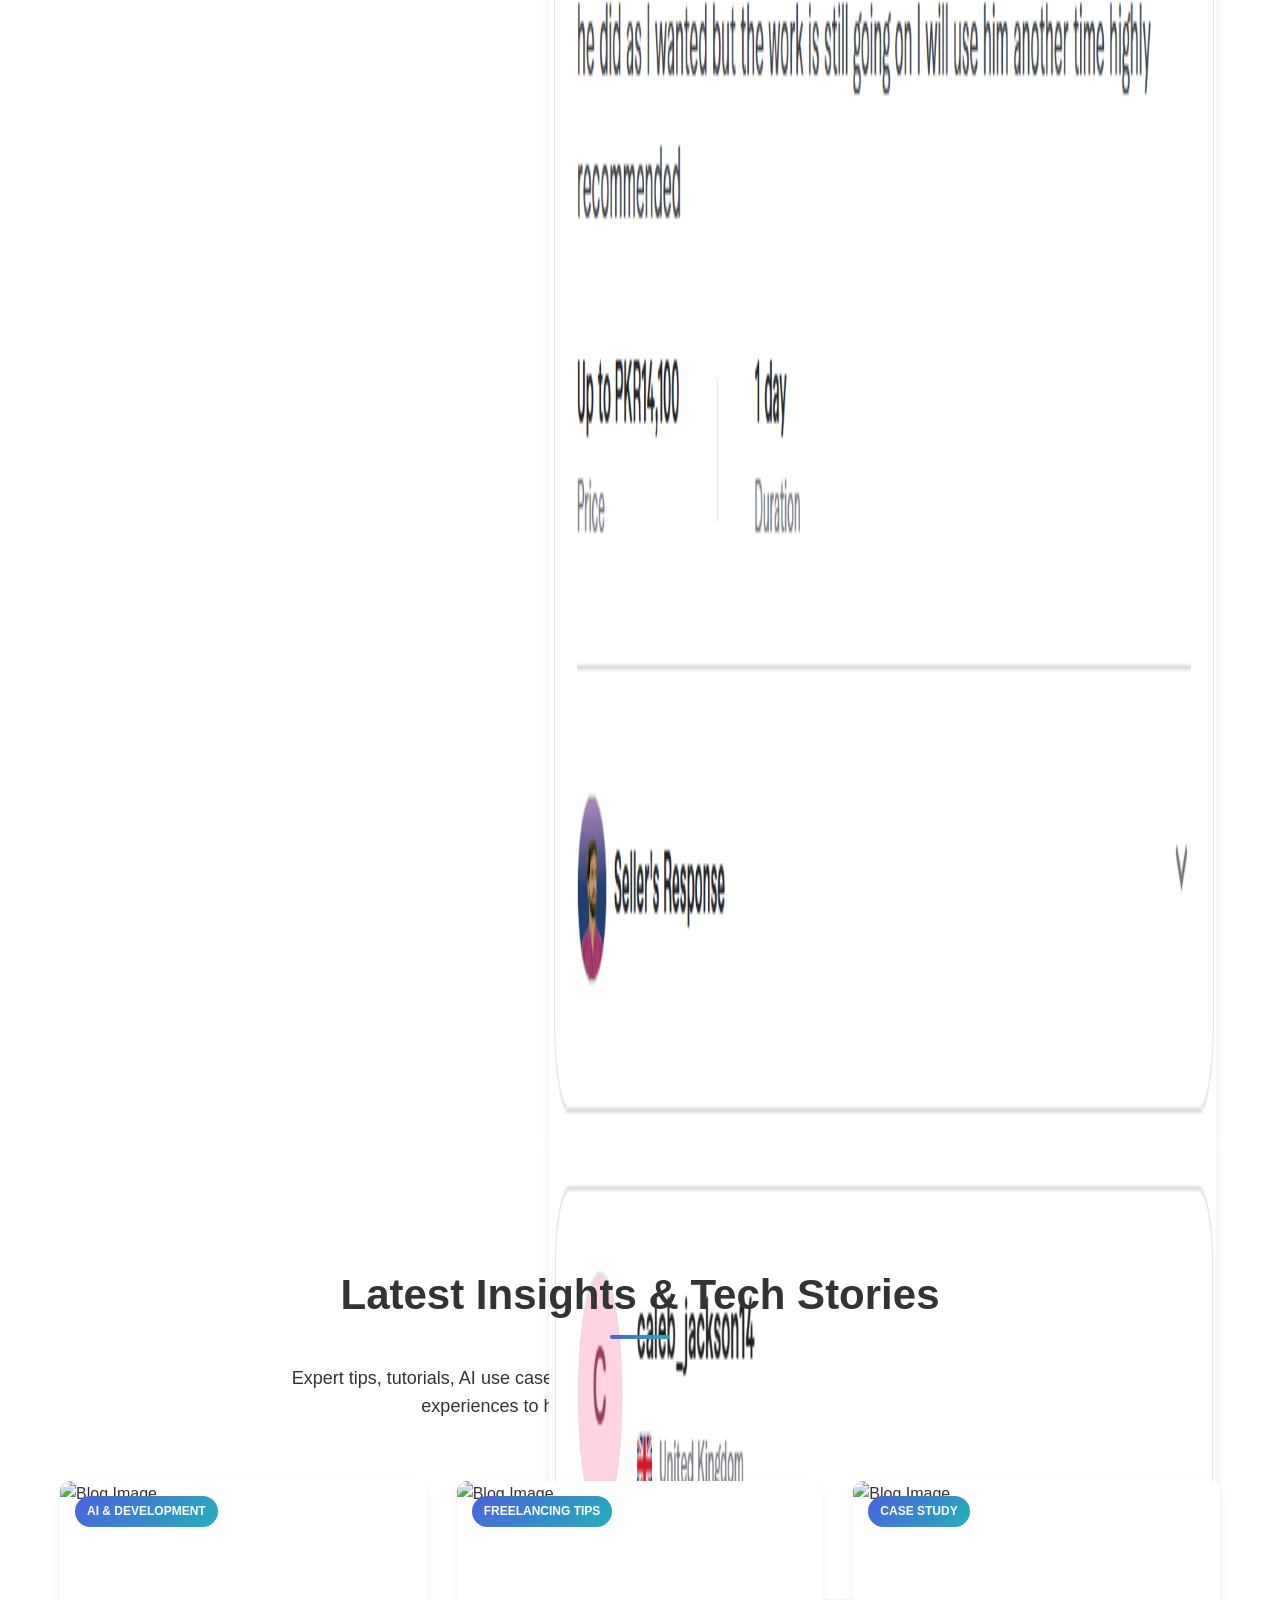
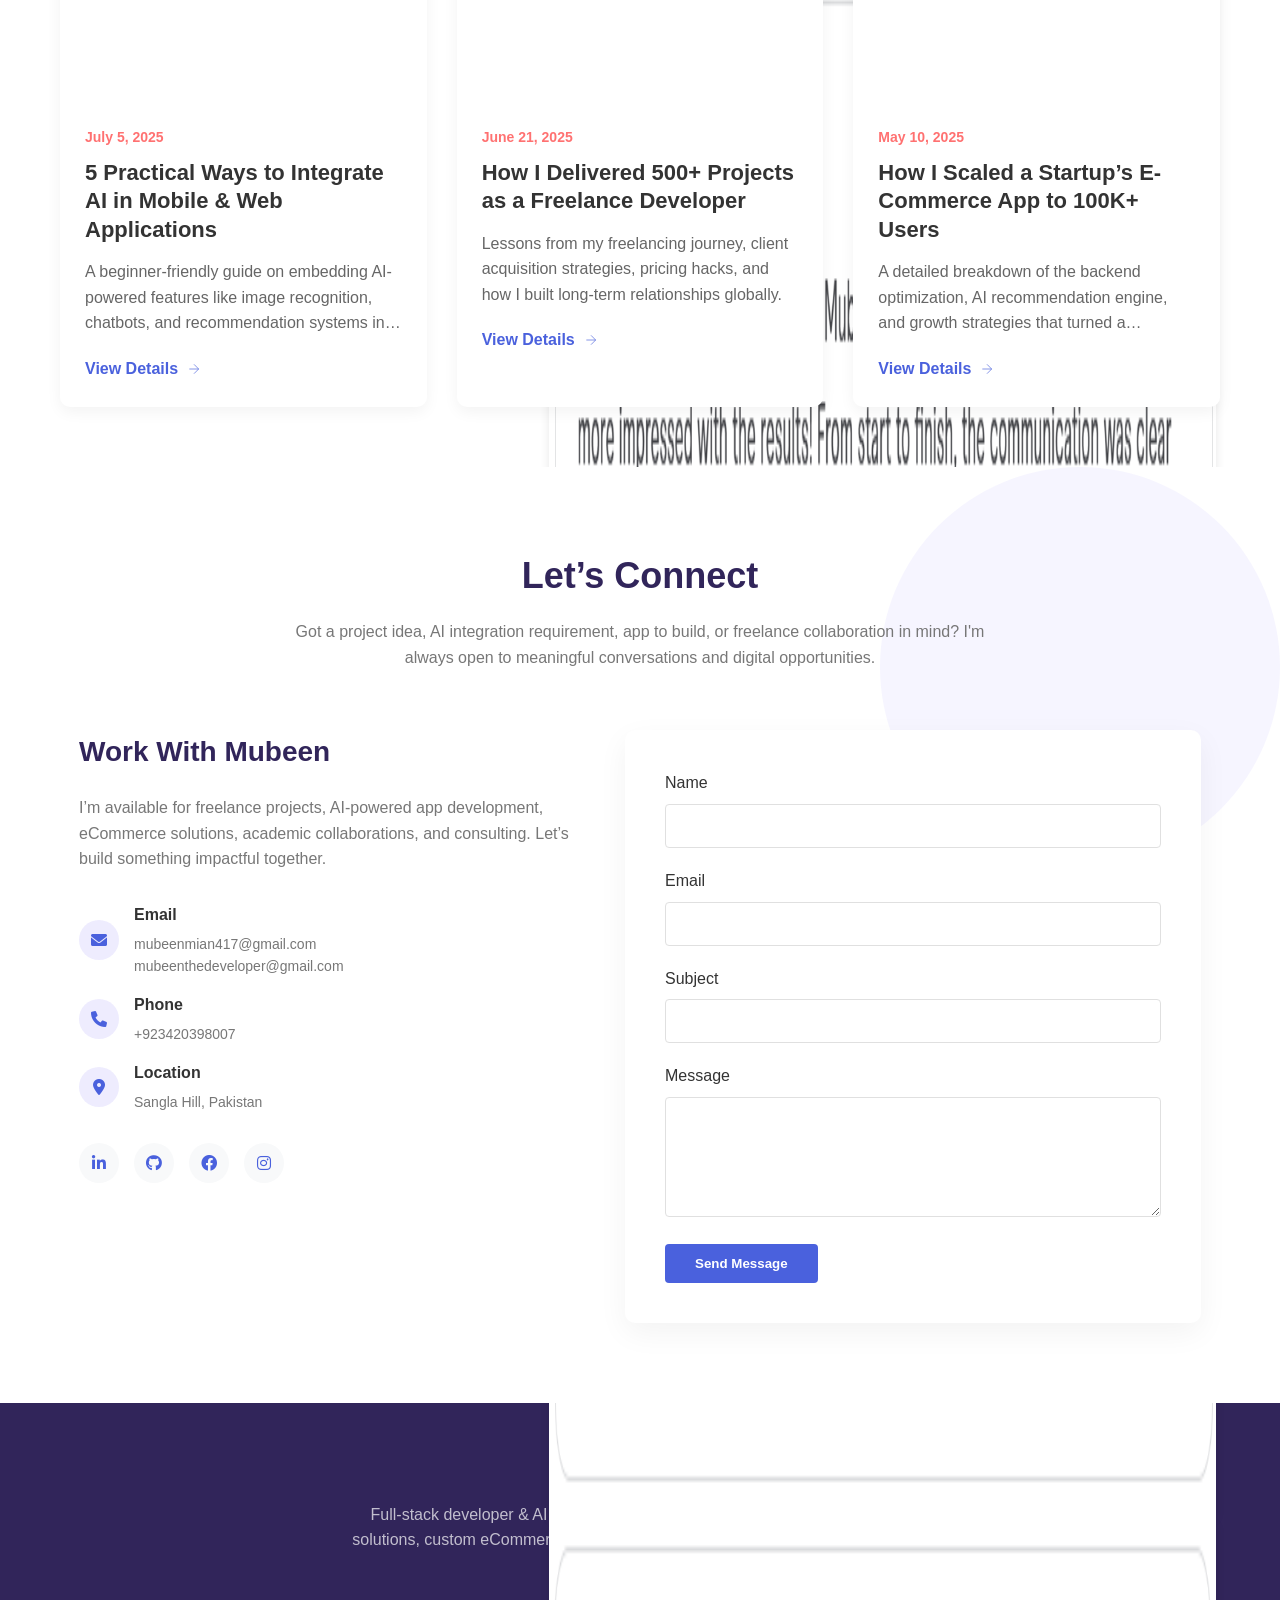
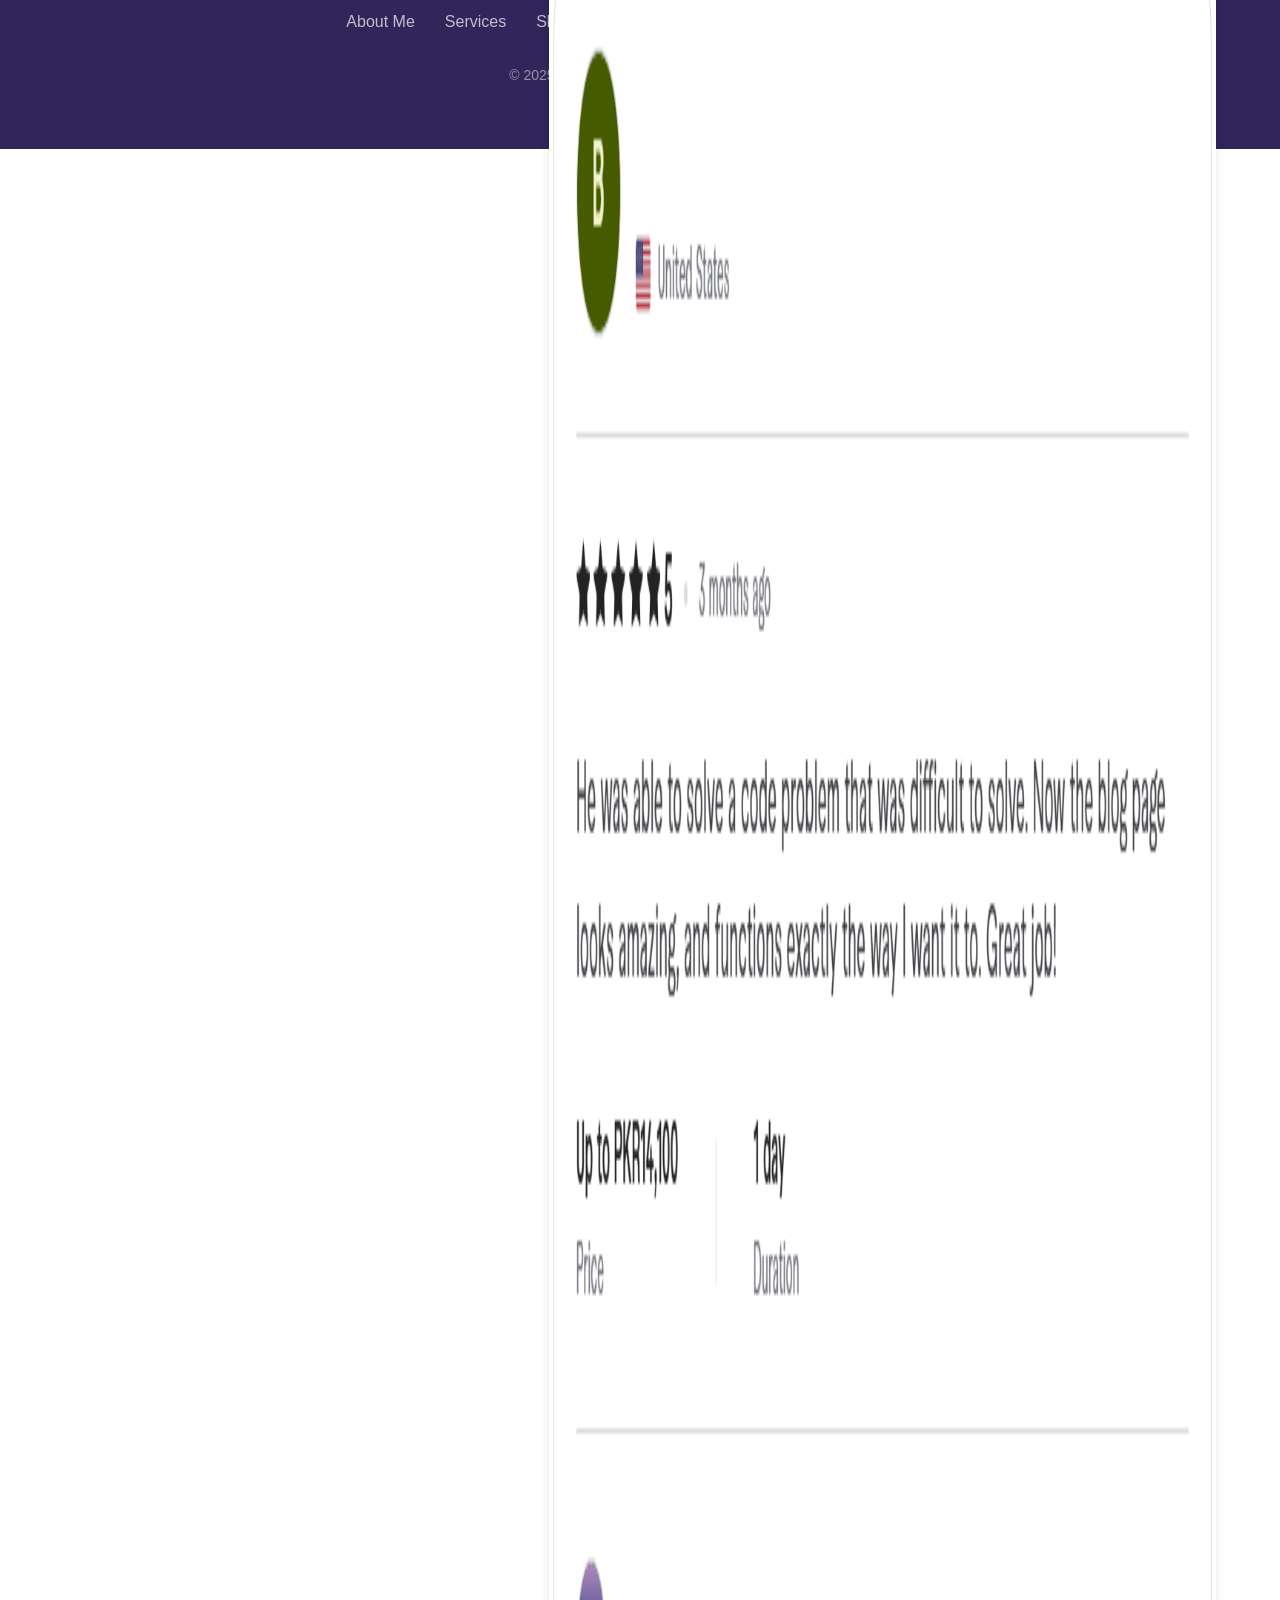
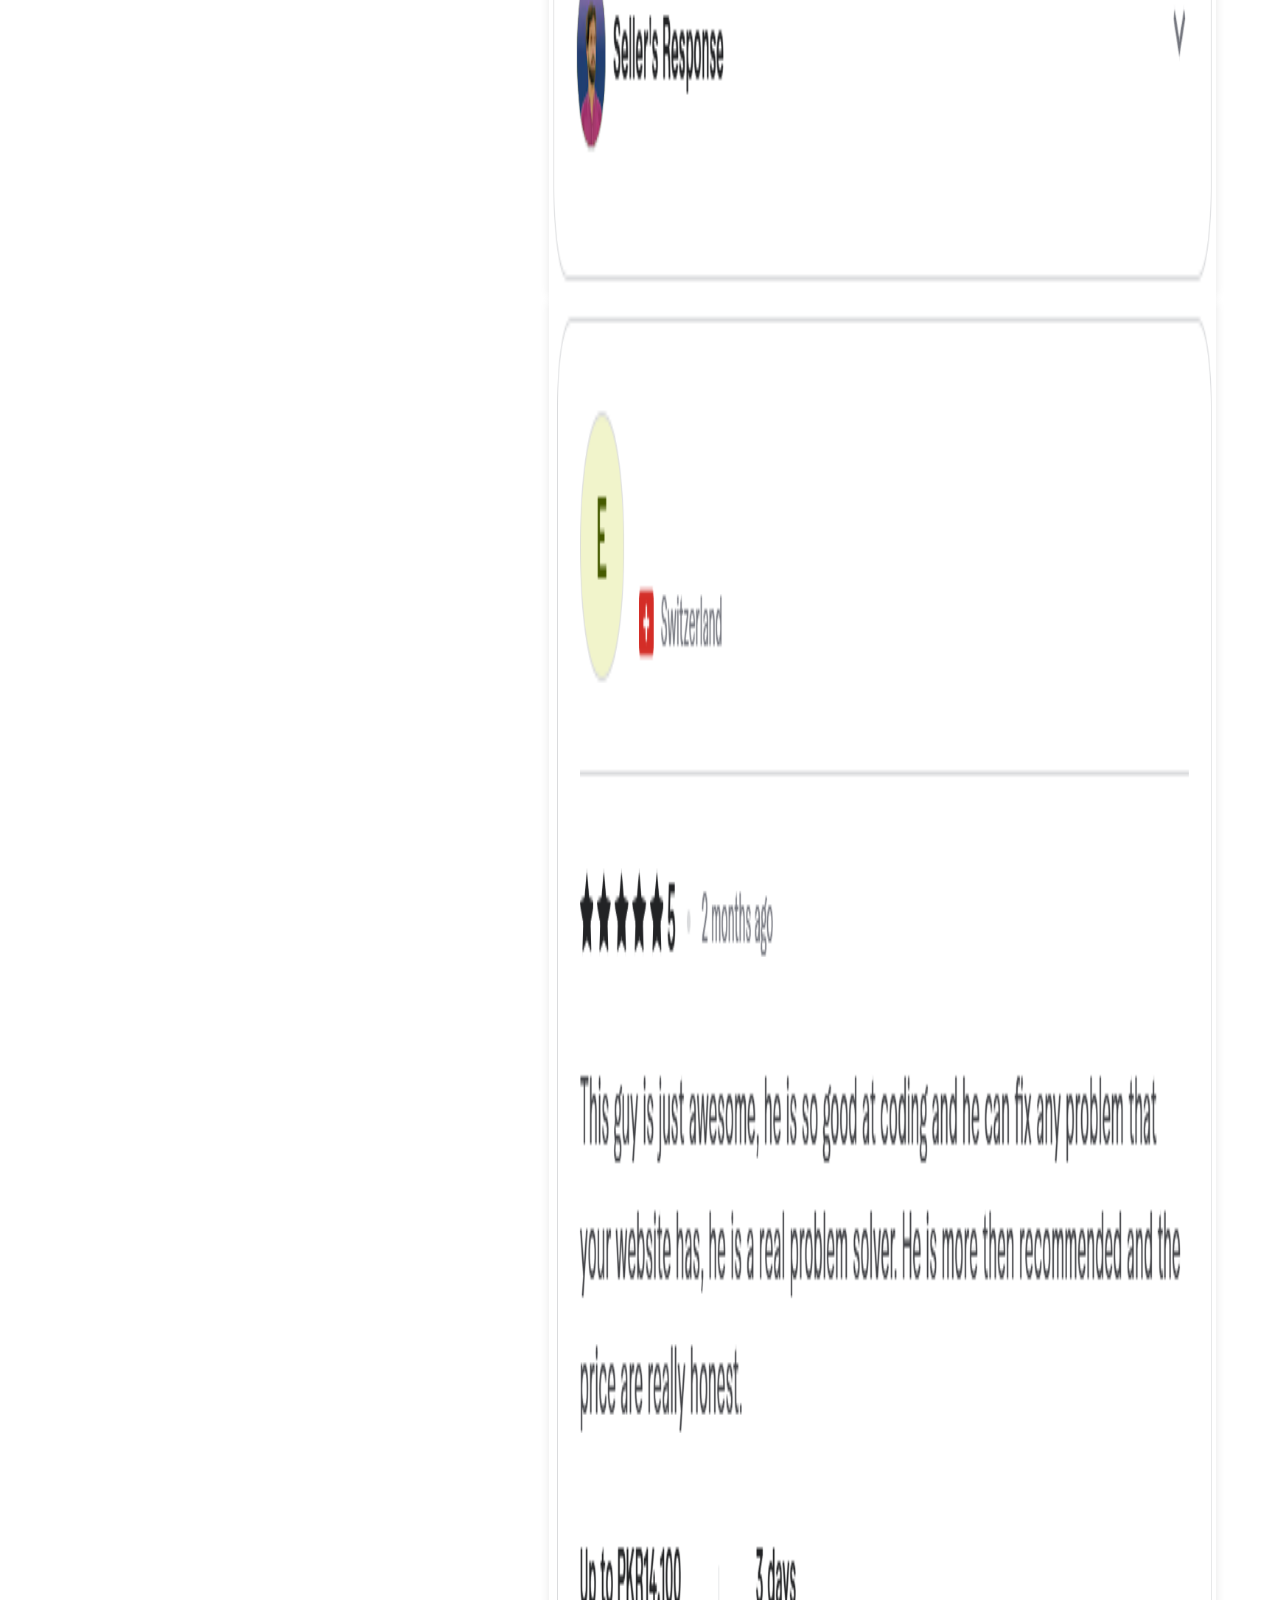
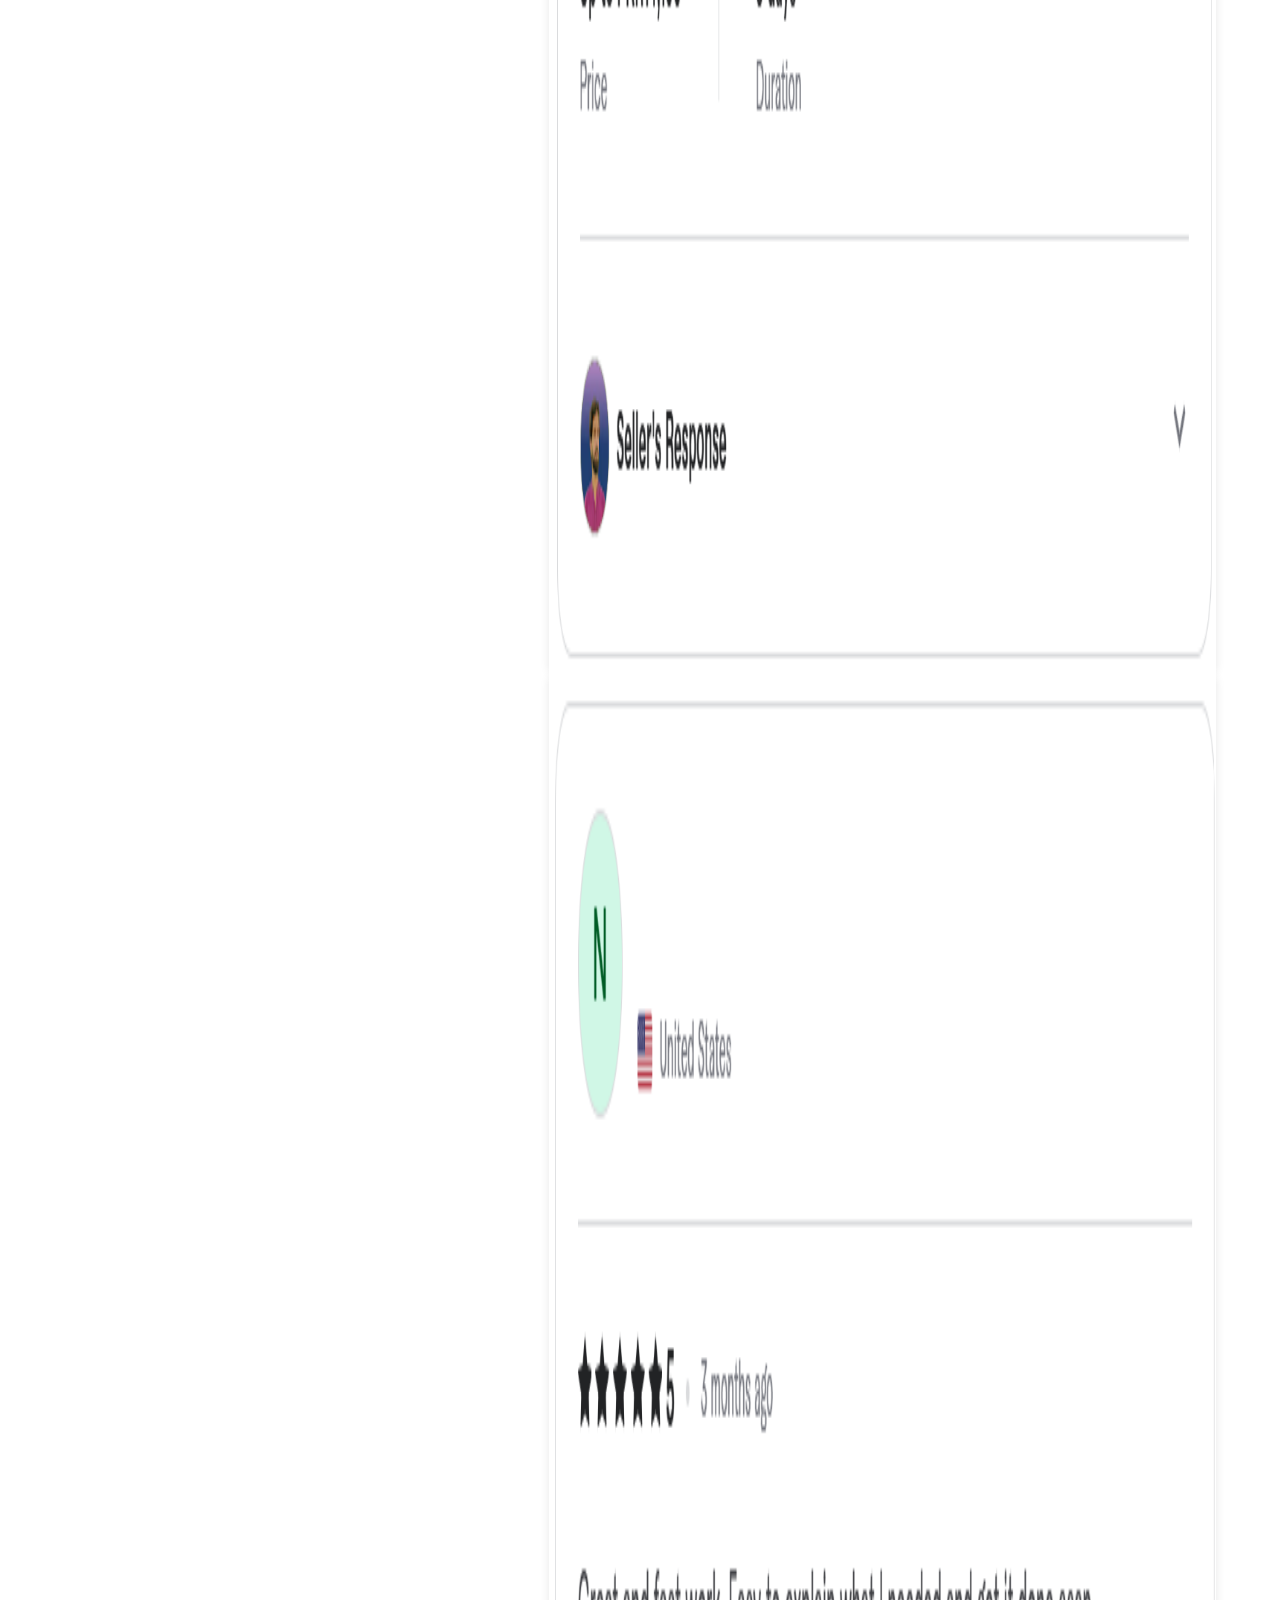
==== commit 39220bd8: "new07/07" ====
--- a/index.html
+++ b/index.html
@@ -40,10 +40,11 @@
         <div class="container">
             <div class="hero-content">
                 <div class="hero-text">
-                    <h1>Full Stack Shopify Developer</h1>
-                    <p>I specialize in creating high-converting Shopify stores with custom designs and functionality that help businesses grow their online presence and increase sales.</p>
-                    <a href="#contact" class="btn">Hire Me</a>
-                </div>
+                    <h1>Plant Disease Researcher, Freelance Developer & Computer Science Graduate</h1>
+                    <p>I specialize in developing AI-integrated applications, dynamic web platforms, and mobile solutions. With experience in e-commerce, academic research, and AI-based projects, I’m passionate about using technology to solve real-world challenges and enhance digital experiences.</p>
+                    <a href="#contact" class="btn">Contact Me</a>
+                </div>
+                
                 <div class="hero-image">
                     <img src="profile picture (1).png" alt="Shopify Developer">
                 </div>
@@ -68,7 +69,7 @@
                 <div class="timeline">
                     <div class="timeline-item left">
                         <div class="timeline-content">
-                            <span class="timeline-date">2021 - Present</span>
+                            <span class="timeline-date">2024 - Present</span>
                             <h3 class="timeline-title">Senior Shopify Developer</h3>
                             <h4 class="timeline-subtitle">Fiverr</h4>
                             <p class="timeline-description">As a Shopify developer on Fiverr, I have worked with clients worldwide, delivering high-quality custom Shopify stores and solutions. From theme customization to advanced Liquid coding, I specialize in creating dynamic, conversion-focused online stores tailored to business needs.</p>
@@ -76,44 +77,38 @@
                     </div>
                     <div class="timeline-item right">
                         <div class="timeline-content">
-                            <span class="timeline-date">2025 - 2025</span>
-                            <h3 class="timeline-title">Shopify Developer</h3>
-                            <h4 class="timeline-subtitle">Codies Hub / 100X Elivate</h4>
-                            <p class="timeline-description">Worked as a Shopify developer at Codies Hub, an international company, where I honed my skills in theme customization, Liquid coding, and backend development. Contributed to creating seamless eCommerce experiences for diverse clients</p>
+                            <span class="timeline-date">2025 - Present</span>
+                            <h3 class="timeline-title">Full Stack Engineer</h3>
+                            <h4 class="timeline-subtitle">Codend Coffee</h4>
+                            <p class="timeline-description">
+                                Working as a Full Stack Engineer, responsible for developing AI-powered web applications, integrating intelligent automation features, and maintaining scalable backend systems. 
+                                Contributed to several client projects involving e-commerce solutions and real-time data processing platforms.
+                            </p>
                         </div>
                     </div>
                     <div class="timeline-item left">
                         <div class="timeline-content">
-                            <span class="timeline-date">2024 - 2024</span>
-                            <h3 class="timeline-title">Senior Shopify Developer</h3>
-                            <h4 class="timeline-subtitle">Drifinity</h4>
-                            <p class="timeline-description">Worked on Shopify projects at Drifinity, an Australian marketing company, focusing on custom development, theme optimization, and enhancing user experience to drive online growth.</p>
+                            <span class="timeline-date">2024</span>
+                            <h3 class="timeline-title">Intern - Network & Technical Operations</h3>
+                            <h4 class="timeline-subtitle">PTCL (Pakistan Telecommunication Company Limited)</h4>
+                            <p class="timeline-description">
+                                Completed an Summer internship in network management and technical support. Gained practical experience in networking concepts, troubleshooting, and server maintenance, 
+                                alongside exposure to large-scale enterprise infrastructure operations.
+                            </p>
                         </div>
                     </div>
                     <div class="timeline-item right">
                         <div class="timeline-content">
-                            <span class="timeline-date">2024 - 2024</span>
-                            <h3 class="timeline-title">Shopify FrontEnd Developer</h3>
-                            <h4 class="timeline-subtitle">Sial Tech</h4>
-                            <p class="timeline-description">Worked at Sial Tech in Faisalabad, specializing in Shopify development, custom theme design, and backend solutions to help businesses establish and grow their online presence.</p>
-                        </div>
-                    </div>
-                    <div class="timeline-item left">
-                        <div class="timeline-content">
-                            <span class="timeline-date">2023 - 2024</span>
-                            <h3 class="timeline-title">Shopify FrontEnd Developer</h3>
-                            <h4 class="timeline-subtitle">Tech Logans</h4>
-                            <p class="timeline-description">Worked at Tech Logans as a Shopify developer, focusing on custom Shopify solutions, theme customization, and backend enhancements to optimize eCommerce performance.</p>
-                        </div>
-                    </div>
-                    <div class="timeline-item right">
-                        <div class="timeline-content">
-                            <span class="timeline-date">2022 - 2023</span>
-                            <h3 class="timeline-title"> FrontEnd Developer Internship</h3>
-                            <h4 class="timeline-subtitle">Soft Bitz</h4>
-                            <p class="timeline-description">Completed a frontend internship at Softbitz, gaining hands-on experience in HTML, CSS, JavaScript, and responsive web design. Worked on user-friendly interfaces and interactive web elements to enhance user experience</p>
-                        </div>
-                    </div>
+                            <span class="timeline-date">2023</span>
+                            <h3 class="timeline-title">Intern - Web & Mobile Development</h3>
+                            <h4 class="timeline-subtitle">Web Development Center (WDC), University of Sargodha</h4>
+                            <p class="timeline-description">
+                                Participated in a comprehensive internship program focusing on web development, mobile app creation, and software documentation. 
+                                Worked on university-affiliated projects involving both frontend and backend development using modern frameworks and collaborative tools.
+                            </p>
+                        </div>
+                    </div>
+                    
                 </div>
             </div>
     
@@ -273,7 +268,7 @@
                         <div class="education-body">
                             <div class="education-year"><i class="fas fa-calendar-alt"></i> 2021 - 2025</div>
                             <div class="education-description">
-                            <b>  CGPA: 3.4 (7 Semesters Completed)</b> <br>  
+                            <b>  CGPA: 3.40</b> <br>  
                                 Throughout my academic journey, I have maintained a strong academic record while consistently pursuing my passion for technology. I earned a 4.0 GPA in key subjects such as Artificial Intelligence, Object-Oriented Programming (OOP), Data Structures, Web Development, and Android Development, reflecting both my interest and expertise in core programming and development areas.
                                                                 
                             </div>
@@ -303,9 +298,9 @@
                         <div class="timeline-content">
                             <h3 class="timeline-title">Who I Am</h3>
                             <p class="timeline-description">
-                                I'm Mubeen, a final-year Computer Science student and a full-stack Shopify developer with 3+ years of experience. 
-                                I specialize in Shopify customization, backend development, and building dynamic, responsive eCommerce solutions. 
-                                My journey blends strong academic foundations with hands-on freelance experience.
+                                I'm Mubeen, a Computer Science graduate, AI enthusiast, and freelance developer with 3+ years of practical experience. 
+                                I specialize in AI-integrated applications, web development, e-commerce platforms, and mobile solutions. 
+                                My journey blends academic achievements with a dynamic freelance career across various technologies.
                             </p>
                         </div>
                     </div>
@@ -313,9 +308,9 @@
                         <div class="timeline-content">
                             <h3 class="timeline-title">My Approach</h3>
                             <p class="timeline-description">
-                                I focus on writing clean, maintainable code with an emphasis on performance and user experience. 
-                                Whether I'm building a custom Shopify section or solving backend challenges, I aim for scalable and elegant solutions. 
-                                I also enjoy mentoring peers and continuously improving my skill set.
+                                I focus on building clean, efficient, and scalable digital solutions with a special interest in AI-driven technologies. 
+                                Whether developing intelligent web apps, AI-based mobile features, or high-performance systems, 
+                                I emphasize functionality, user experience, and long-term maintainability.
                             </p>
                         </div>
                     </div>
@@ -323,8 +318,9 @@
                         <div class="timeline-content">
                             <h3 class="timeline-title">Beyond Coding</h3>
                             <p class="timeline-description">
-                                Outside of coding, I’ve led roles like E-commerce Head at Techive Society, where I trained students in Shopify development. 
-                                I enjoy connecting with other developers, contributing to community events, and staying updated on the latest in web development and design.
+                                Outside of development, I’ve served as E-commerce Head at Techive Society, 
+                                delivered lectures on Shopify Liquid and AI concepts, and mentored students in both web and AI-based application development. 
+                                I actively engage with developer communities and stay current with emerging technologies.
                             </p>
                         </div>
                     </div>
@@ -332,215 +328,231 @@
                         <div class="timeline-content">
                             <h3 class="timeline-title">My Goals</h3>
                             <p class="timeline-description">
-                                I’m eager to explore new opportunities where I can grow technically and professionally. 
-                                My focus is shifting toward Computer technologies, system design, and high-impact eCommerce solutions. 
-                                I aim to become a tech leader who not only builds great products but also inspires and mentors others.
+                                I’m passionate about AI, system design, and creating impactful digital solutions. 
+                                My future goals involve contributing to AI research, advancing e-commerce automation, and collaborating on innovative tech products. 
+                                I aspire to become a tech leader who inspires and uplifts the developer community.
                             </p>
                         </div>
                     </div>
-                    
-                </div>
-            </div>
+                </div>
+            </div>
+            
         </section>
 
     <!-- Services Section -->
     <section id="services" class="section services">
         <div class="container">
             <div class="section-title">
-                <h2>My <span style="color: #5b44f2;">Custom Shopify</span>  Development Services</h2>
-                <p>Trust Me for custom Shopify development services to create high-converting online stores. With years of experience building ecommerce solutions on the Shopify platform, experts specialize in the following services:</p>
+                <h2>My <span style="color: #5b44f2;">Development & AI Services</span></h2>
+                <p>I offer a range of professional services in AI-powered applications, web and mobile development, e-commerce solutions, and technical optimization. With years of hands-on experience, I focus on delivering impactful digital products tailored to business and academic needs.</p>
             </div>
             <div class="services-grid">
                 <div class="service-card">
                     <div class="service-icon">
-                        <i class="fas fa-store"></i>
-                    </div>
-                    <h3>Shopify Store Development</h3>
-                    <p>From concept to reality, I build high-converting Shopify stores that drive growth and deliver exceptional shopping experiences.</p>
+                        <i class="fas fa-robot"></i>
+                    </div>
+                    <h3>AI-Integrated Application Development</h3>
+                    <p>Build intelligent web and mobile applications powered by AI and machine learning for smart decision-making and automation.</p>
                     <a href="#contact" class="btn btn-outline">Learn More</a>
                 </div>
-                <div class="service-card">
-                    <div class="service-icon">
-                        <i class="fas fa-paint-brush"></i>
-                    </div>
-                    <h3>Custom Development</h3>
-                    <p>Stand out with unique, responsive, and brand-aligned custom Shopify Sections that showcase your products effectively.</p>
-                    <a href="#contact" class="btn btn-outline">Learn More</a>
-                </div>
-                <div class="service-card">
-                    <div class="service-icon">
-                        <i class="fas fa-puzzle-piece"></i>
-                    </div>
-                    <h3>App Integration</h3>
-                    <p>Extend your store's functionality with custom Shopify apps tailored to your specific business requirements and goals.</p>
-                    <a href="#contact" class="btn btn-outline">Learn More</a>
-                </div>
-                <div class="service-card">
-                    <div class="service-icon">
-                        <i class="fab fa-figma"></i>
-                    </div>
-                    <h3>Figma to Shopify</h3>
-                    <p>Have a Figma design and need it converted into a fully functional Shopify store? I bring your design to life with precision and responsiveness.</p>
-                    <a href="#contact" class="btn btn-outline">Learn More</a>
-                </div>
-                <div class="service-card">
-                    <div class="service-icon">
-                        <i class="fab fa-wordpress"></i>
-                    </div>
-                    <h3>WordPress to Shopify</h3>
-                    <p>Looking to migrate your WordPress/WooCommerce store to Shopify? I ensure a seamless transition with optimized performance, improved design, and enhanced functionality.</p>
-                    <a href="#contact" class="btn btn-outline">Learn More</a>
-                </div>
+    
                 <div class="service-card">
                     <div class="service-icon">
                         <i class="fas fa-code"></i>
                     </div>
-                    <h3>Liquid Custom Coding</h3>
-                    <p>Need advanced customizations for your Shopify store? I specialize in Liquid coding to create dynamic, custom sections, modify templates, and enhance store functionality.</p>
+                    <h3>Full Stack Web Development</h3>
+                    <p>Design and develop scalable, responsive, and feature-rich websites using modern frameworks, APIs, and clean backend systems.</p>
                     <a href="#contact" class="btn btn-outline">Learn More</a>
                 </div>
+    
                 <div class="service-card">
                     <div class="service-icon">
-                        <i class="fas fa-sync-alt"></i>
-                    </div>
-                    <h3>Store Migrations</h3>
-                    <p>Seamlessly migrate your existing store from platforms like WooCommerce, Magento, or BigCommerce to Shopify.</p>
+                        <i class="fas fa-mobile-alt"></i>
+                    </div>
+                    <h3>Mobile App Development</h3>
+                    <p>Create cross-platform mobile applications tailored for Android, integrating AI-based features like image recognition and live data.</p>
                     <a href="#contact" class="btn btn-outline">Learn More</a>
                 </div>
+    
                 <div class="service-card">
                     <div class="service-icon">
-                        <i class="fas fa-plug"></i>
-                    </div>
-                    <h3>Third-party Integrations</h3>
-                    <p>Connect your Shopify store with essential tools and platforms for inventory, shipping, marketing, and analytics.</p>
+                        <i class="fas fa-cloud-upload-alt"></i>
+                    </div>
+                    <h3>E-Commerce Development</h3>
+                    <p>Develop dynamic, high-converting e-commerce platforms with custom modules, secure payment gateways, and third-party integrations.</p>
                     <a href="#contact" class="btn btn-outline">Learn More</a>
                 </div>
+    
                 <div class="service-card">
                     <div class="service-icon">
-                        <i class="fas fa-rocket"></i>
-                    </div>
-                    <h3>Performance Optimization</h3>
-                    <p>Enhance your store's speed, user experience, and conversion rates through technical optimization and best practices.</p>
+                        <i class="fas fa-chart-line"></i>
+                    </div>
+                    <h3>Performance & Optimization</h3>
+                    <p>Optimize your websites and applications for maximum speed, SEO performance, and user experience through technical audits and improvements.</p>
                     <a href="#contact" class="btn btn-outline">Learn More</a>
                 </div>
-               
-                                
+    
+                <div class="service-card">
+                    <div class="service-icon">
+                        <i class="fas fa-cogs"></i>
+                    </div>
+                    <h3>API & Third-Party Integrations</h3>
+                    <p>Integrate essential APIs and third-party tools into your systems, including payment processors, analytics, inventory, and cloud services.</p>
+                    <a href="#contact" class="btn btn-outline">Learn More</a>
+                </div>
+    
+                <div class="service-card">
+                    <div class="service-icon">
+                        <i class="fas fa-server"></i>
+                    </div>
+                    <h3>Backend System Development</h3>
+                    <p>Develop and manage powerful backend systems, databases, and RESTful APIs to support scalable web and mobile applications.</p>
+                    <a href="#contact" class="btn btn-outline">Learn More</a>
+                </div>
+    
+                <div class="service-card">
+                    <div class="service-icon">
+                        <i class="fas fa-graduation-cap"></i>
+                    </div>
+                    <h3>Academic Projects & AI Research</h3>
+                    <p>Design AI-based academic projects and research applications, offering mentoring and technical support for students and research teams.</p>
+                    <a href="#contact" class="btn btn-outline">Learn More</a>
+                </div>
             </div>
         </div>
     </section>
-
+    
     <!-- Process Section -->
     <section id="process" class="section">
         <div class="container">
             <div class="section-title">
-                <h2>My   <span style="color: #5b44f2;">Shopify Store</span> 
-                    Development Process</h2>
-                <p>My Shopify website development process is a well-defined journey that ensures your e-commerce success. From concept to launch, we work closely with you to create a flawless and visually stunning online store. We follow the following agile development approach in order to reduce the time-to-market:</p>
+                <h2>My <span style="color: #5b44f2;">Development Process</span></h2>
+                <p>Whether it's an AI-powered application, a web platform, or a mobile app, my development process ensures smooth project delivery and outstanding results. I follow an agile, collaborative approach to reduce time-to-market and deliver scalable, reliable digital solutions.</p>
             </div>
             <div class="process-steps">
                 <div class="process-step">
                     <div class="step-number">1</div>
                     <h3>Discovery</h3>
-                    <p>Understanding your business needs, goals, and target audience to create the perfect strategy.</p>
+                    <p>Understanding your business goals, technical requirements, and target audience to shape a personalized development strategy.</p>
                 </div>
                 <div class="process-step">
                     <div class="step-number">2</div>
                     <h3>Planning</h3>
-                    <p>Creating a detailed roadmap with timeline, features, and deliverables for your Shopify project.</p>
+                    <p>Outlining a detailed roadmap including features, milestones, AI integrations (if applicable), and deliverables with estimated timelines.</p>
                 </div>
                 <div class="process-step">
                     <div class="step-number">3</div>
-                    <h3>Design</h3>
-                    <p>Crafting visually appealing mockups and user interfaces that reflect your brand identity.</p>
+                    <h3>UI/UX Design</h3>
+                    <p>Creating user-friendly, visually appealing interfaces with a focus on accessibility, responsiveness, and seamless AI interactions where needed.</p>
                 </div>
                 <div class="process-step">
                     <div class="step-number">4</div>
                     <h3>Development</h3>
-                    <p>Building your Shopify store with clean code, custom features, and optimized performance.</p>
+                    <p>Building secure, optimized, and scalable applications using modern frameworks, clean code practices, and AI-enhanced features where applicable.</p>
                 </div>
                 <div class="process-step">
                     <div class="step-number">5</div>
-                    <h3>Testing</h3>
-                    <p>Rigorous quality assurance to ensure your store functions flawlessly across all devices.</p>
+                    <h3>Testing & QA</h3>
+                    <p>Conducting thorough testing for performance, security, and cross-platform compatibility to ensure a flawless final product.</p>
                 </div>
                 <div class="process-step">
                     <div class="step-number">6</div>
-                    <h3>Launch</h3>
-                    <p>Deploying your Shopify store and providing ongoing support for continued success.</p>
+                    <h3>Deployment & Support</h3>
+                    <p>Deploying your application on reliable hosting environments and providing ongoing maintenance, AI model tuning, and support for continuous improvement.</p>
                 </div>
             </div>
         </div>
     </section>
-
+    
 
 
 
  
     <!-- Skills Section -->
-    <section id="skillss" class="section skills">
-            <div class="container">
-                <div class="section-title">
-                    <h2>My Technical Skills</h2>
-                    <p>As a full-stack Shopify developer, I've mastered a range of technologies to deliver exceptional e-commerce solutions.</p>
-                </div>
-                <div class="skills-content">
-                    <div class="skills-text">
-                        <h3>Expert Shopify Development</h3>
-                        <p>With extensive experience in Shopify development, I bring a comprehensive skill set that covers everything from theme customization to complex app development. My expertise enables me to create tailored e-commerce solutions that drive sales and enhance user experience.</p>
-                        <a href="#contact" class="btn">Hire Me</a>
-                    </div>
-                    <div class="skills-grid">
-                        <div class="skill-item">
-                            <div class="skill-icon">
-                                <i class="fab fa-shopify"></i>
-                            </div>
-                            <h4>Shopify Backend</h4>
-                        </div>
-                        <div class="skill-item">
-                            <div class="skill-icon">
-                                <i class="fas fa-code"></i>
-                            </div>
-                            <h4>Liquid</h4>
-                        </div>
-                        <div class="skill-item">
-                            <div class="skill-icon">
-                                <i class="fab fa-js"></i>
-                            </div>
-                            <h4>JavaScript</h4>
-                        </div>
-                        <div class="skill-item">
-                            <div class="skill-icon">
-                                <i class="fab fa-react"></i>
-                            </div>
-                            <h4>React</h4>
-                        </div>
-                        <div class="skill-item">
-                            <div class="skill-icon">
-                                <i class="fab fa-node-js"></i>
-                            </div>
-                            <h4>Node.js</h4>
-                        </div>
-                        <div class="skill-item">
-                            <div class="skill-icon">
-                                <i class="fab fa-css3-alt"></i>
-                            </div>
-                            <h4>CSS/SCSS</h4>
-                        </div>
-                    </div>
-                </div>
-            </div>
+    <section id="skills" class="section skills">
+        <div class="container">
+            <div class="section-title">
+                <h2>My Technical Skills</h2>
+                <p>As a freelance developer and AI enthusiast, I’ve mastered a diverse set of technologies across web, mobile, backend, and AI development to deliver smart, scalable, and impactful solutions.</p>
+            </div>
+            <div class="skills-content">
+                <div class="skills-text">
+                    <h3>AI-Driven Development & Full Stack Expertise</h3>
+                    <p>With experience ranging from AI-integrated applications to e-commerce platforms and mobile solutions, I bring a versatile technical skill set. I continuously explore new technologies to build efficient, modern digital products for clients and academic research projects alike.</p>
+                    <a href="#contact" class="btn">Work With Me</a>
+                </div>
+                <div class="skills-grid">
+                    <div class="skill-item">
+                        <div class="skill-icon">
+                            <i class="fas fa-brain"></i>
+                        </div>
+                        <h4>AI/ML Integrations</h4>
+                    </div>
+                    <div class="skill-item">
+                        <div class="skill-icon">
+                            <i class="fas fa-mobile-alt"></i>
+                        </div>
+                        <h4>Android (Kotlin/Firebase)</h4>
+                    </div>
+                    <div class="skill-item">
+                        <div class="skill-icon">
+                            <i class="fab fa-react"></i>
+                        </div>
+                        <h4>React & React Native</h4>
+                    </div>
+                    <div class="skill-item">
+                        <div class="skill-icon">
+                            <i class="fab fa-node-js"></i>
+                        </div>
+                        <h4>Node.js</h4>
+                    </div>
+                    <div class="skill-item">
+                        <div class="skill-icon">
+                            <i class="fab fa-js"></i>
+                        </div>
+                        <h4>JavaScript</h4>
+                    </div>
+                    <div class="skill-item">
+                        <div class="skill-icon">
+                            <i class="fas fa-database"></i>
+                        </div>
+                        <h4>Firebase / SQL</h4>
+                    </div>
+                    <div class="skill-item">
+                        <div class="skill-icon">
+                            <i class="fas fa-cloud"></i>
+                        </div>
+                        <h4>REST APIs</h4>
+                    </div>
+                    <div class="skill-item">
+                        <div class="skill-icon">
+                            <i class="fab fa-html5"></i>
+                        </div>
+                        <h4>HTML5 / CSS3</h4>
+                    </div>
+                    <div class="skill-item">
+                        <div class="skill-icon">
+                            <i class="fas fa-chart-line"></i>
+                        </div>
+                        <h4>Performance Optimization</h4>
+                    </div>
+                </div>
+            </div>
+        </div>
     </section>
+    
+    
 
     <!-- Choose me Section -->
     <section class="oc-why-choose">
         <div class="oc-container">
             <div class="oc-content">
-                <h2><span class="oc-dot oc-blue">.</span>Why Choose <span class="oc-highlight">Mubeen</span> as a <br> 
-                <span class="oc-blue">Shopify Developer</span></h2>
-                <p>Mubeen is the top choice for custom eCommerce solutions with a track record of successful projects. 
-                This makes him the ideal Shopify development partner to transform a basic Shopify store into a high-performing online selling tool.</p>
-                <p class="oc-bold">Let’s Start a New Shopify Development Project Together</p>
-                <a href="#contact" class="oc-btn">Estimate Project</a>
+                <h2><span class="oc-dot oc-blue">.</span>Why Choose <span class="oc-highlight">Mubeen</span> as Your <br>
+                <span class="oc-blue">AI & Full Stack Developer</span></h2>
+                <p>Mubeen is a versatile developer and AI enthusiast with a strong portfolio of successful projects across web, mobile, AI-integrated, and e-commerce solutions. 
+                Blending technical expertise with academic research and real-world freelance experience, Mubeen ensures smart, scalable, and impactful results for clients and collaborators.</p>
+                <p class="oc-bold">Let’s Build Something Smart, Scalable & Exceptional Together.</p>
+                <a href="#contact" class="oc-btn">Get a Project Estimate</a>
             </div>
     
             <div class="oc-stats">
@@ -552,7 +564,7 @@
                 <div class="oc-stat-card">
                     <i class="fas fa-users"></i>
                     <h3>3+</h3>
-                    <p>Talented Squad</p>
+                    <p>Core Tech Collaborators</p>
                 </div>
                 <div class="oc-stat-card">
                     <i class="fas fa-project-diagram"></i>
@@ -560,9 +572,9 @@
                     <p>Projects Delivered</p>
                 </div>
                 <div class="oc-stat-card">
-                    <i class="fas fa-store"></i>
-                    <h3>150+</h3>
-                    <p>Stores Developed</p>
+                    <i class="fas fa-mobile-alt"></i>
+                    <h3>60+</h3>
+                    <p>Mobile & AI Apps</p>
                 </div>
                 <div class="oc-stat-card">
                     <i class="fas fa-globe"></i>
@@ -1176,77 +1188,80 @@
         </div>
     </section>
     <!-- blogs -->
-    <section id="blogg" class="ob-blog-section">
-        <div class="ob-container">
-            <div class="ob-section-title">
-                <h2>Shopify Insights Blog</h2>
-                <p>Expert tips, tutorials, and insights on Shopify development, e-commerce trends, and strategies to help your business thrive online.</p>
-            </div>
-
-            <div class="ob-blog-grid">
-                <!-- Blog Item 1 -->
-                <div class="ob-blog-card" data-id="1">
-                    <div class="ob-blog-image">
-                        <span class="ob-blog-category">Development</span>
-                        <img src="https://placehold.co/600x400/4a61dd/ffffff?text=Shopify+Development" alt="Blog Image">
-                    </div>
-                    <div class="ob-blog-content">
-                        <span class="ob-blog-date">April 10, 2025</span>
-                        <h3 class="ob-blog-title">10 Essential Liquid Code Snippets Every Shopify Developer Should Know</h3>
-                        <p class="ob-blog-excerpt">Discover the most useful Liquid code snippets that can save you hours of development time and enhance your Shopify store's functionality.</p>
-                        <a class="ob-blog-link">View Details
-                            <svg xmlns="http://www.w3.org/2000/svg" width="16" height="16" viewBox="0 0 24 24" fill="none" stroke="currentColor" stroke-width="2" stroke-linecap="round" stroke-linejoin="round">
-                                <line x1="5" y1="12" x2="19" y2="12"></line>
-                                <polyline points="12 5 19 12 12 19"></polyline>
-                            </svg>
-                        </a>
-                    </div>
-                </div>
-
-                <!-- Blog Item 2 -->
-                <div class="ob-blog-card" data-id="2">
-                    <div class="ob-blog-image">
-                        <span class="ob-blog-category">Tips & Tricks</span>
-                        <img src="https://placehold.co/600x400/25b0bc/ffffff?text=Shopify+Tips" alt="Blog Image">
-                    </div>
-                    <div class="ob-blog-content">
-                        <span class="ob-blog-date">March 28, 2025</span>
-                        <h3 class="ob-blog-title">How to Optimize Your Shopify Store for Mobile Commerce in 2025</h3>
-                        <p class="ob-blog-excerpt">Mobile shopping continues to dominate e-commerce. Learn how to create a seamless mobile experience that converts visitors into customers.</p>
-                        <a class="ob-blog-link">View Details
-                            <svg xmlns="http://www.w3.org/2000/svg" width="16" height="16" viewBox="0 0 24 24" fill="none" stroke="currentColor" stroke-width="2" stroke-linecap="round" stroke-linejoin="round">
-                                <line x1="5" y1="12" x2="19" y2="12"></line>
-                                <polyline points="12 5 19 12 12 19"></polyline>
-                            </svg>
-                        </a>
-                    </div>
-                </div>
-
-                <!-- Blog Item 3 -->
-                <div class="ob-blog-card" data-id="3">
-                    <div class="ob-blog-image">
-                        <span class="ob-blog-category">Case Study</span>
-                        <img src="https://placehold.co/600x400/ff7171/ffffff?text=Case+Study" alt="Blog Image">
-                    </div>
-                    <div class="ob-blog-content">
-                        <span class="ob-blog-date">March 15, 2025</span>
-                        <h3 class="ob-blog-title">From $0 to $250K: How I Helped a Startup Scale Their Shopify Business</h3>
-                        <p class="ob-blog-excerpt">A detailed case study on the strategies, custom development, and optimizations that led to a 500% increase in revenue for an e-commerce startup.</p>
-                        <a class="ob-blog-link">View Details
-                            <svg xmlns="http://www.w3.org/2000/svg" width="16" height="16" viewBox="0 0 24 24" fill="none" stroke="currentColor" stroke-width="2" stroke-linecap="round" stroke-linejoin="round">
-                                <line x1="5" y1="12" x2="19" y2="12"></line>
-                                <polyline points="12 5 19 12 12 19"></polyline>
-                            </svg>
-                        </a>
-                    </div>
-                </div>
-            </div>
-
-            <!-- <div class="ob-view-all">
-                <a href="#" class="ob-view-all-btn">Read All Articles</a>
-            </div> -->
-        </div>
-    </section>
+ <!-- blogs -->
+<section id="blogg" class="ob-blog-section">
+    <div class="ob-container">
+        <div class="ob-section-title">
+            <h2>Latest Insights & Tech Stories</h2>
+            <p>Expert tips, tutorials, AI use cases, app development strategies, and freelance business experiences to help you stay ahead in the digital world.</p>
+        </div>
+
+        <div class="ob-blog-grid">
+            <!-- Blog Item 1 -->
+            <div class="ob-blog-card" data-id="1">
+                <div class="ob-blog-image">
+                    <span class="ob-blog-category">AI & Development</span>
+                    <img src="https://placehold.co/600x400/4a61dd/ffffff?text=AI+Integration" alt="Blog Image">
+                </div>
+                <div class="ob-blog-content">
+                    <span class="ob-blog-date">July 5, 2025</span>
+                    <h3 class="ob-blog-title">5 Practical Ways to Integrate AI in Mobile & Web Applications</h3>
+                    <p class="ob-blog-excerpt">A beginner-friendly guide on embedding AI-powered features like image recognition, chatbots, and recommendation systems into your digital products.</p>
+                    <a class="ob-blog-link">View Details
+                        <svg xmlns="http://www.w3.org/2000/svg" width="16" height="16" viewBox="0 0 24 24" fill="none" stroke="currentColor">
+                            <line x1="5" y1="12" x2="19" y2="12"></line>
+                            <polyline points="12 5 19 12 12 19"></polyline>
+                        </svg>
+                    </a>
+                </div>
+            </div>
+
+            <!-- Blog Item 2 -->
+            <div class="ob-blog-card" data-id="2">
+                <div class="ob-blog-image">
+                    <span class="ob-blog-category">Freelancing Tips</span>
+                    <img src="https://placehold.co/600x400/25b0bc/ffffff?text=Freelancing+Success" alt="Blog Image">
+                </div>
+                <div class="ob-blog-content">
+                    <span class="ob-blog-date">June 21, 2025</span>
+                    <h3 class="ob-blog-title">How I Delivered 500+ Projects as a Freelance Developer</h3>
+                    <p class="ob-blog-excerpt">Lessons from my freelancing journey, client acquisition strategies, pricing hacks, and how I built long-term relationships globally.</p>
+                    <a class="ob-blog-link">View Details
+                        <svg xmlns="http://www.w3.org/2000/svg" width="16" height="16" viewBox="0 0 24 24" fill="none" stroke="currentColor">
+                            <line x1="5" y1="12" x2="19" y2="12"></line>
+                            <polyline points="12 5 19 12 12 19"></polyline>
+                        </svg>
+                    </a>
+                </div>
+            </div>
+
+            <!-- Blog Item 3 -->
+            <div class="ob-blog-card" data-id="3">
+                <div class="ob-blog-image">
+                    <span class="ob-blog-category">Case Study</span>
+                    <img src="https://placehold.co/600x400/ff7171/ffffff?text=Case+Study" alt="Blog Image">
+                </div>
+                <div class="ob-blog-content">
+                    <span class="ob-blog-date">May 10, 2025</span>
+                    <h3 class="ob-blog-title">How I Scaled a Startup’s E-Commerce App to 100K+ Users</h3>
+                    <p class="ob-blog-excerpt">A detailed breakdown of the backend optimization, AI recommendation engine, and growth strategies that turned a struggling app into a market leader.</p>
+                    <a class="ob-blog-link">View Details
+                        <svg xmlns="http://www.w3.org/2000/svg" width="16" height="16" viewBox="0 0 24 24" fill="none" stroke="currentColor">
+                            <line x1="5" y1="12" x2="19" y2="12"></line>
+                            <polyline points="12 5 19 12 12 19"></polyline>
+                        </svg>
+                    </a>
+                </div>
+            </div>
+        </div>
+
+        <!-- Optional: View all button -->
+        <!-- <div class="ob-view-all">
+            <a href="#" class="ob-view-all-btn">Read All Articles</a>
+        </div> -->
+    </div>
+</section>
+
 
     <!-- Blog Modal -->
     <div class="ob-blog-modal">
@@ -1292,13 +1307,13 @@
     <section id="contact" class="section contact">
         <div class="container">
             <div class="section-title">
-                <h2>Get In Touch</h2>
-                <p>Have a project in mind? Let's discuss how I can help you build a successful Shopify store.</p>
+                <h2>Let’s Connect</h2>
+                <p>Got a project idea, AI integration requirement, app to build, or freelance collaboration in mind? I'm always open to meaningful conversations and digital opportunities.</p>
             </div>
             <div class="contact-wrapper">
                 <div class="contact-info">
-                    <h3>Let's Work Together</h3>
-                    <p>I'm available for freelance projects, consulting, and full-time positions. Feel free to reach out with any questions or project inquiries.</p>
+                    <h3>Work With Mubeen</h3>
+                    <p>I’m available for freelance projects, AI-powered app development, eCommerce solutions, academic collaborations, and consulting. Let’s build something impactful together.</p>
                     <div class="contact-details">
                         <div class="contact-item">
                             <div class="contact-icon">
@@ -1306,7 +1321,9 @@
                             </div>
                             <div class="contact-text">
                                 <h4>Email</h4>
+                                <p>mubeenmian417@gmail.com</p>
                                 <p>mubeenthedeveloper@gmail.com</p>
+                                
                             </div>
                         </div>
                         <div class="contact-item">
@@ -1324,7 +1341,7 @@
                             </div>
                             <div class="contact-text">
                                 <h4>Location</h4>
-                                <p>Faisalabad, Pakistan</p>
+                                <p>Sangla Hill, Pakistan</p>
                             </div>
                         </div>
                     </div>
@@ -1367,29 +1384,32 @@
             </div>
         </div>
     </section>
-   
-    <!-- Footer -->
-    <footer>
-        <div class="container">
-            <div class="footer-content">
-                <a href="#" class="footer-logo">ShopifyDev</a>
-                <p class="footer-text">Full-stack Shopify developer specializing in custom e-commerce solutions, theme development, and app creation for businesses worldwide.</p>
-            </div>
-            <div class="footer-links">
-                <a href="#timeline" class="footer-link">About Me</a>
-                <a href="#services" class="footer-link">Services</a>
-                <a href="#skillss" class="footer-link">Skills</a>
-                <a href="#portfolio" class="footer-link">Portfolio</a>
-                <a href="#review" class="footer-link">Reviews</a>
-                <a href="#blogg" class="footer-link">My Blogs</a>
-                <a href="#contact" class="footer-link">Contact</a>
-            </div>
-            <div class="copyright">
-                
-                &copy; 2025 ShopifyDev. All Rights Reserved. <br><strong>Last Update 4 March 2025</strong>
-            </div>
-        </div>
-    </footer>
+    
+  <!-- Footer -->
+<footer>
+    <div class="container">
+        <div class="footer-content">
+            <a href="#" class="footer-logo">Mubeen.Dev</a>
+            <p class="footer-text">
+                Full-stack developer & AI enthusiast specializing in mobile apps, AI-powered solutions, custom eCommerce platforms, and freelance consulting for businesses worldwide.
+            </p>
+        </div>
+        <div class="footer-links">
+            <a href="#timeline" class="footer-link">About Me</a>
+            <a href="#services" class="footer-link">Services</a>
+            <a href="#skillss" class="footer-link">Skills</a>
+            <a href="#portfolio" class="footer-link">Portfolio</a>
+            <a href="#review" class="footer-link">Reviews</a>
+            <a href="#blogg" class="footer-link">My Blogs</a>
+            <a href="#contact" class="footer-link">Contact</a>
+        </div>
+        <div class="copyright">
+            &copy; 2025 Mubeen.Dev. All Rights Reserved. <br>
+            <strong>Last Update 7 July 2025</strong>
+        </div>
+    </div>
+</footer>
+
 
     <!-- Back to Top -->
     <div class="back-to-top" id="back-to-top">
--- a/style.css
+++ b/style.css
@@ -216,7 +216,7 @@
 }
 
 .hero-text h1 {
-    font-size: 48px;
+    font-size: 38px;
     font-weight: 800;
     margin-bottom: 20px;
     color: var(--secondary);
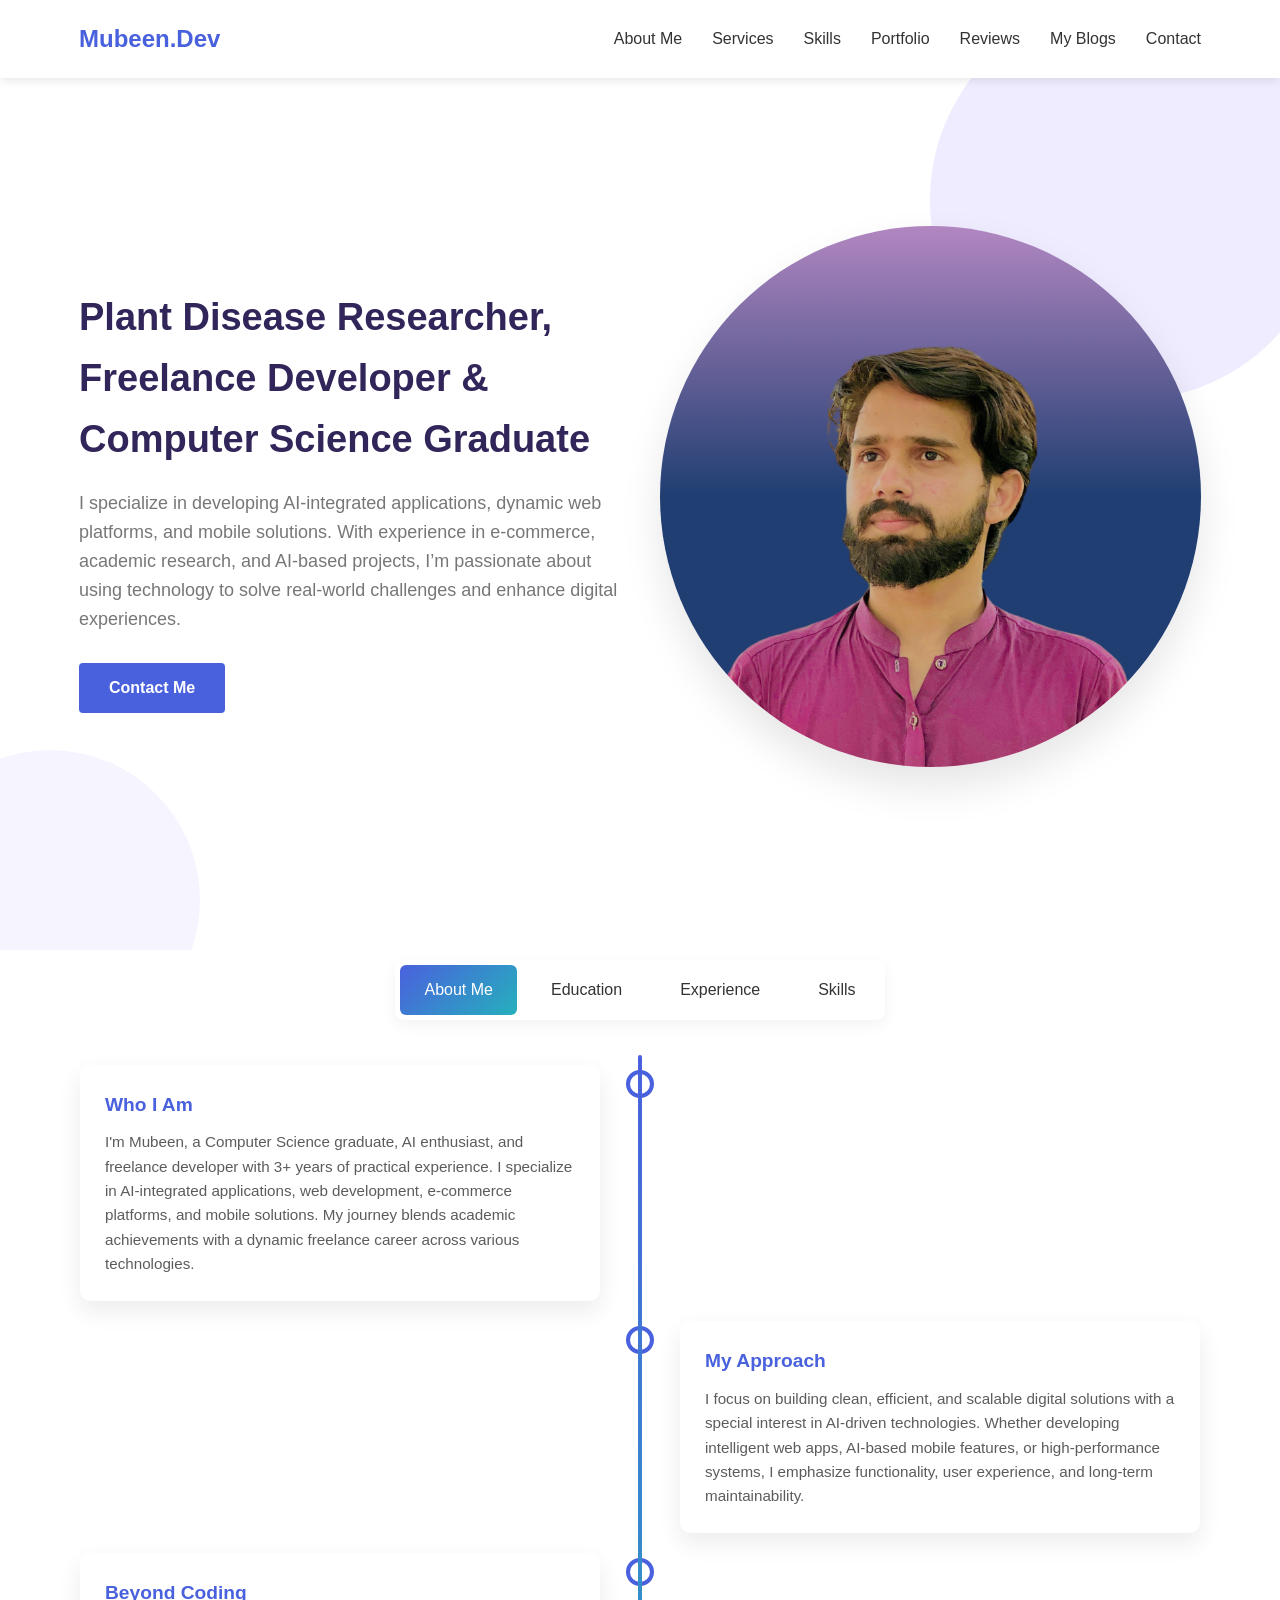
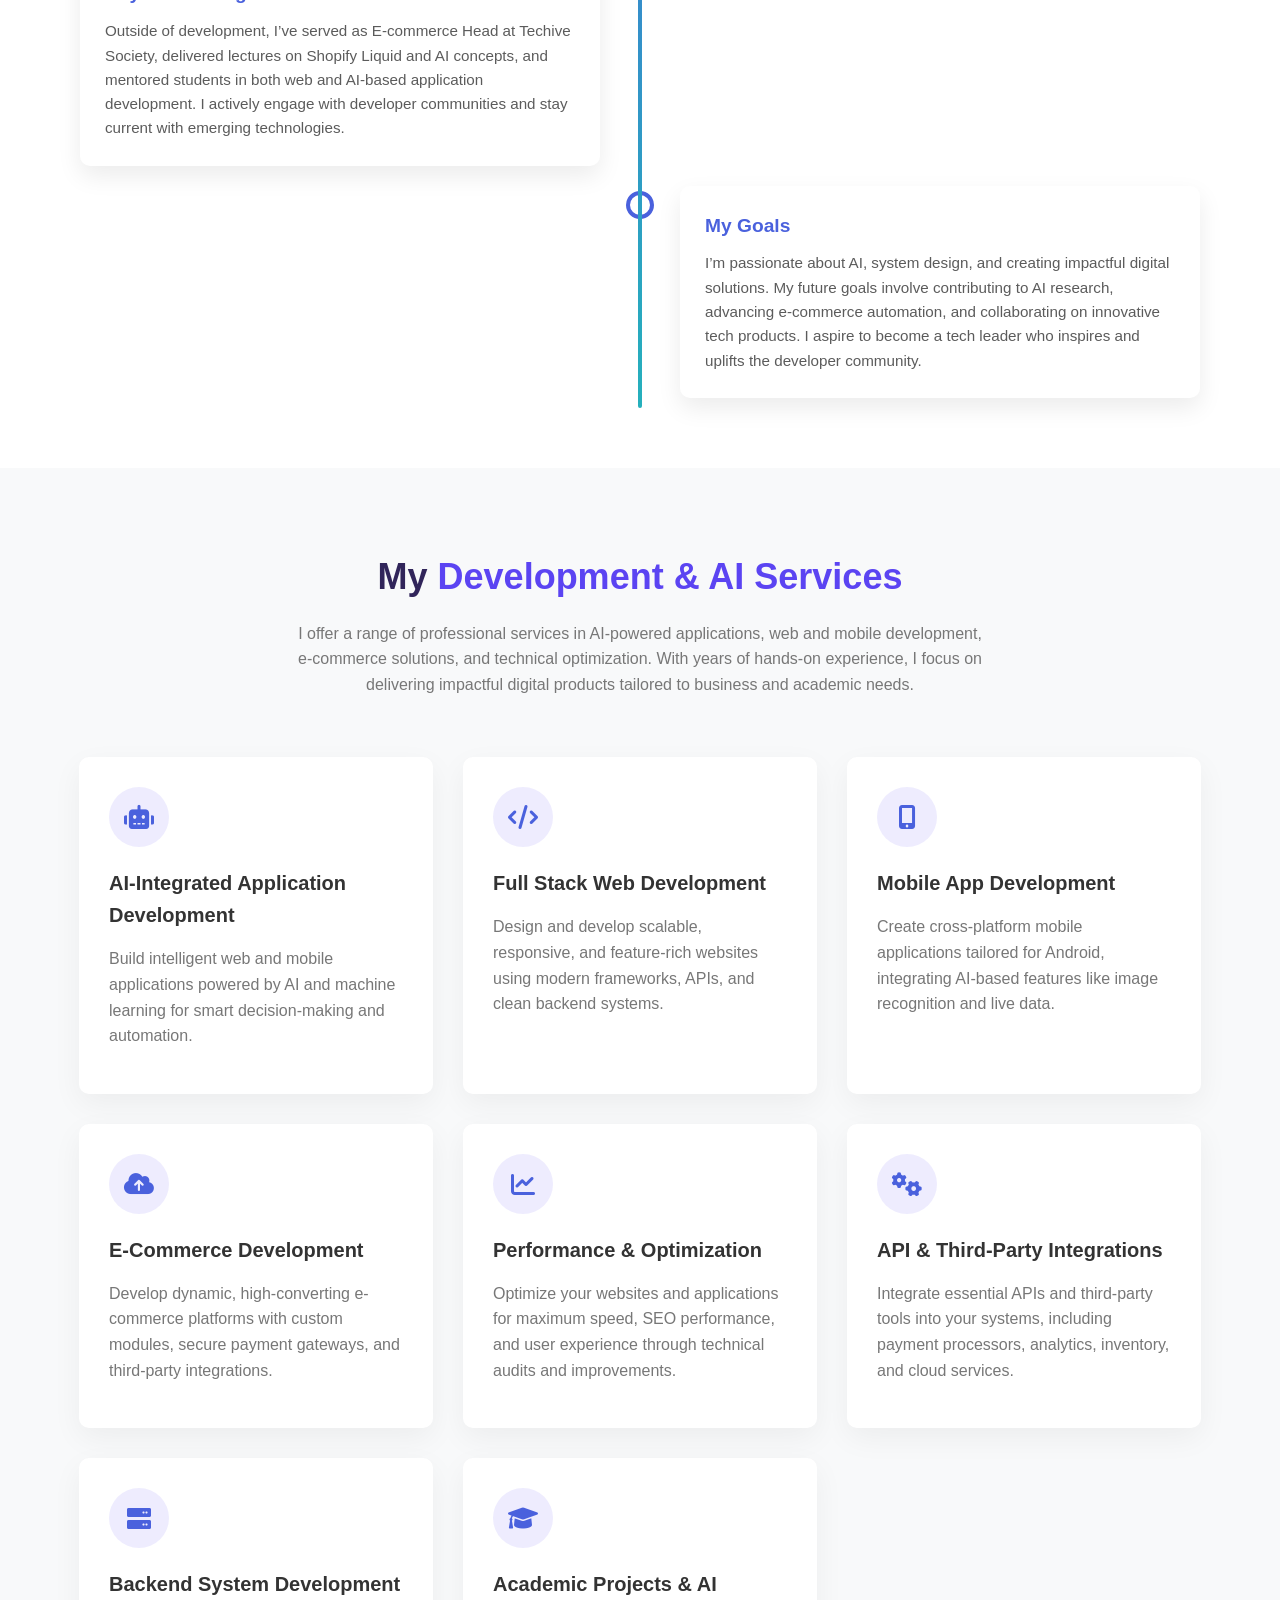
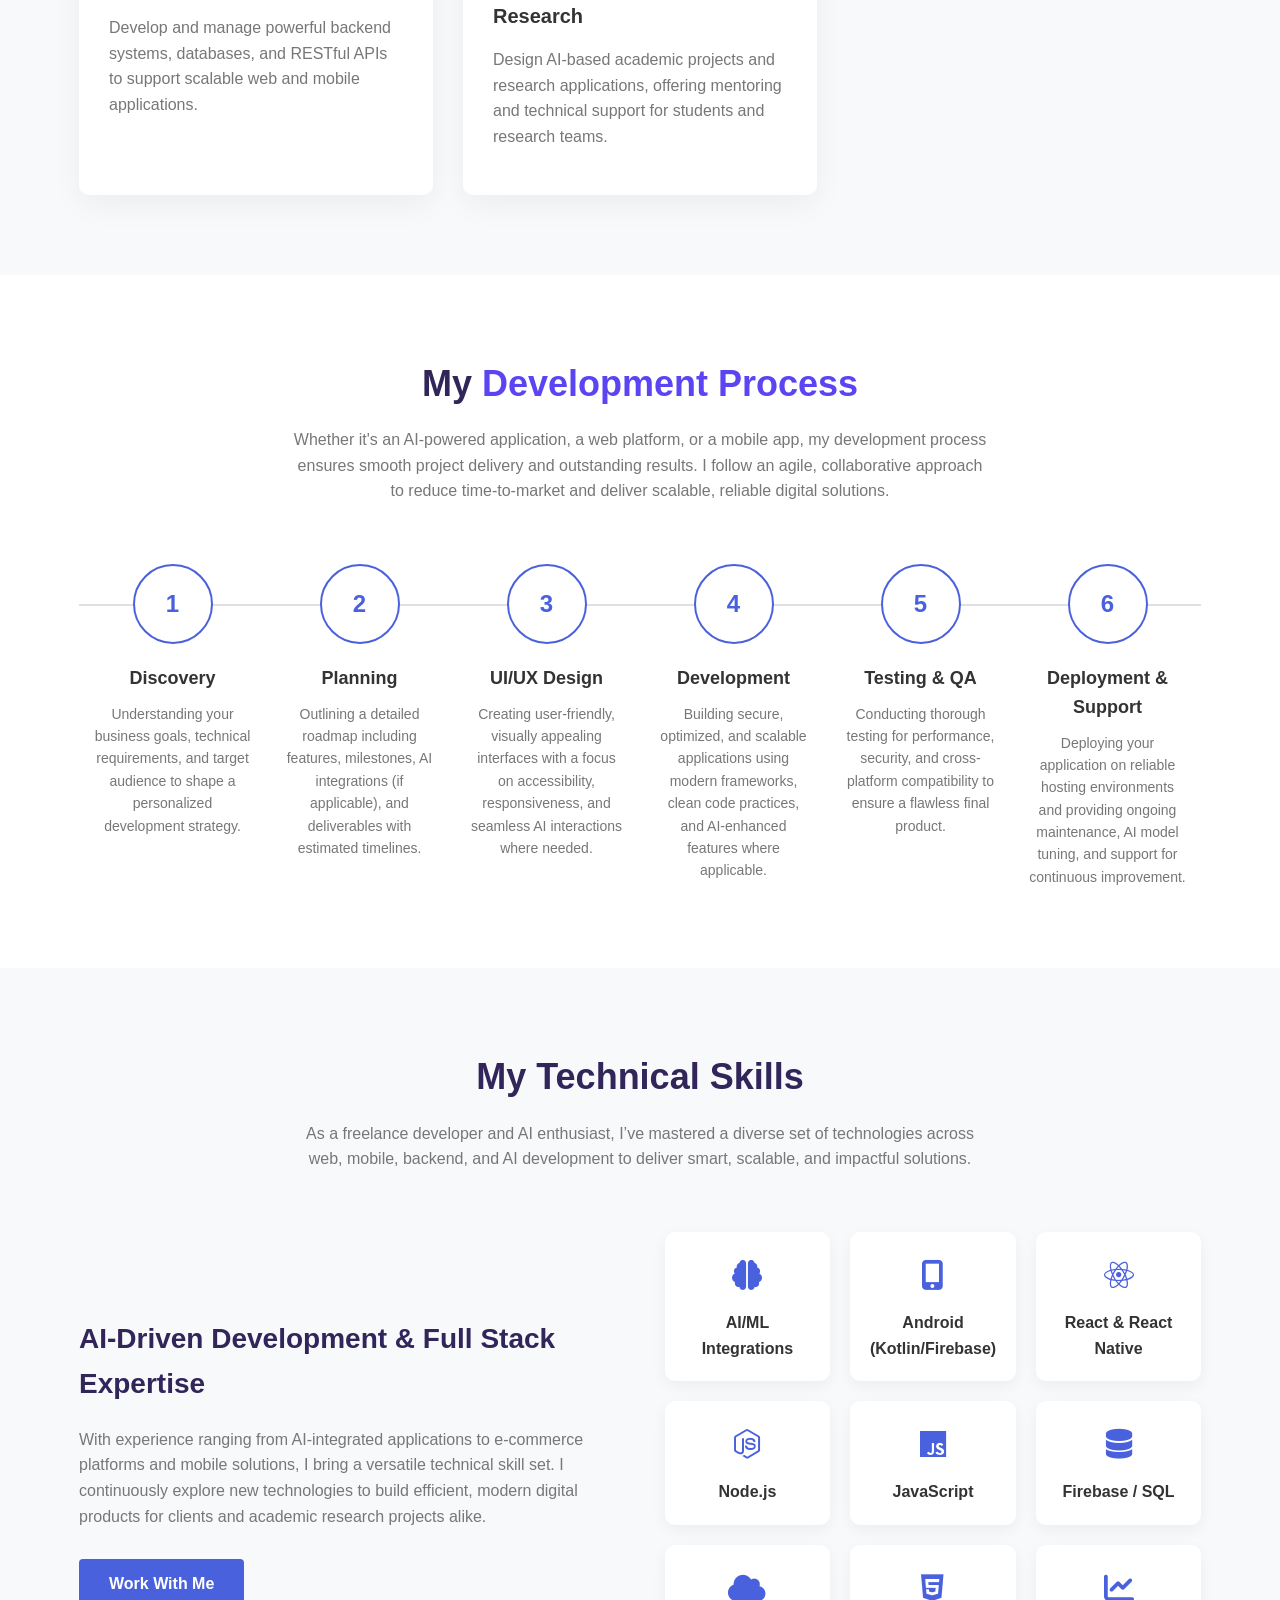
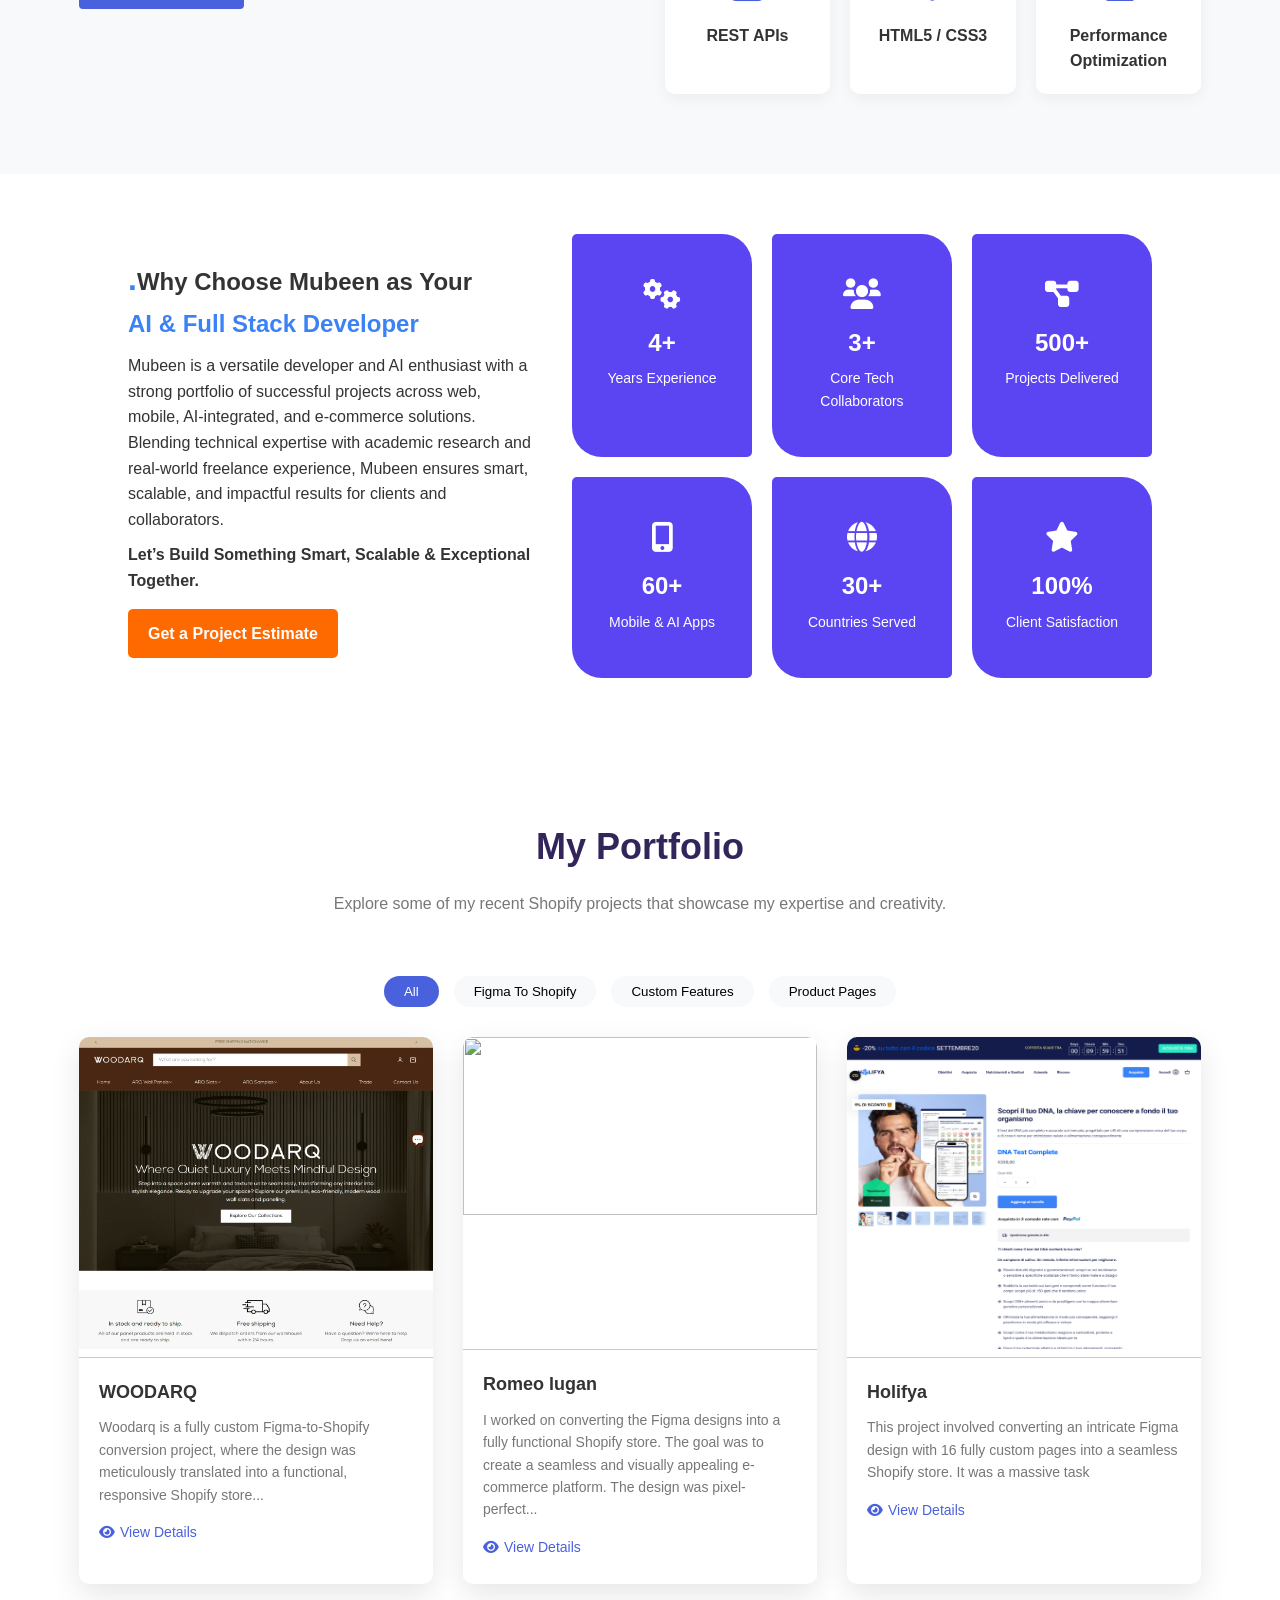
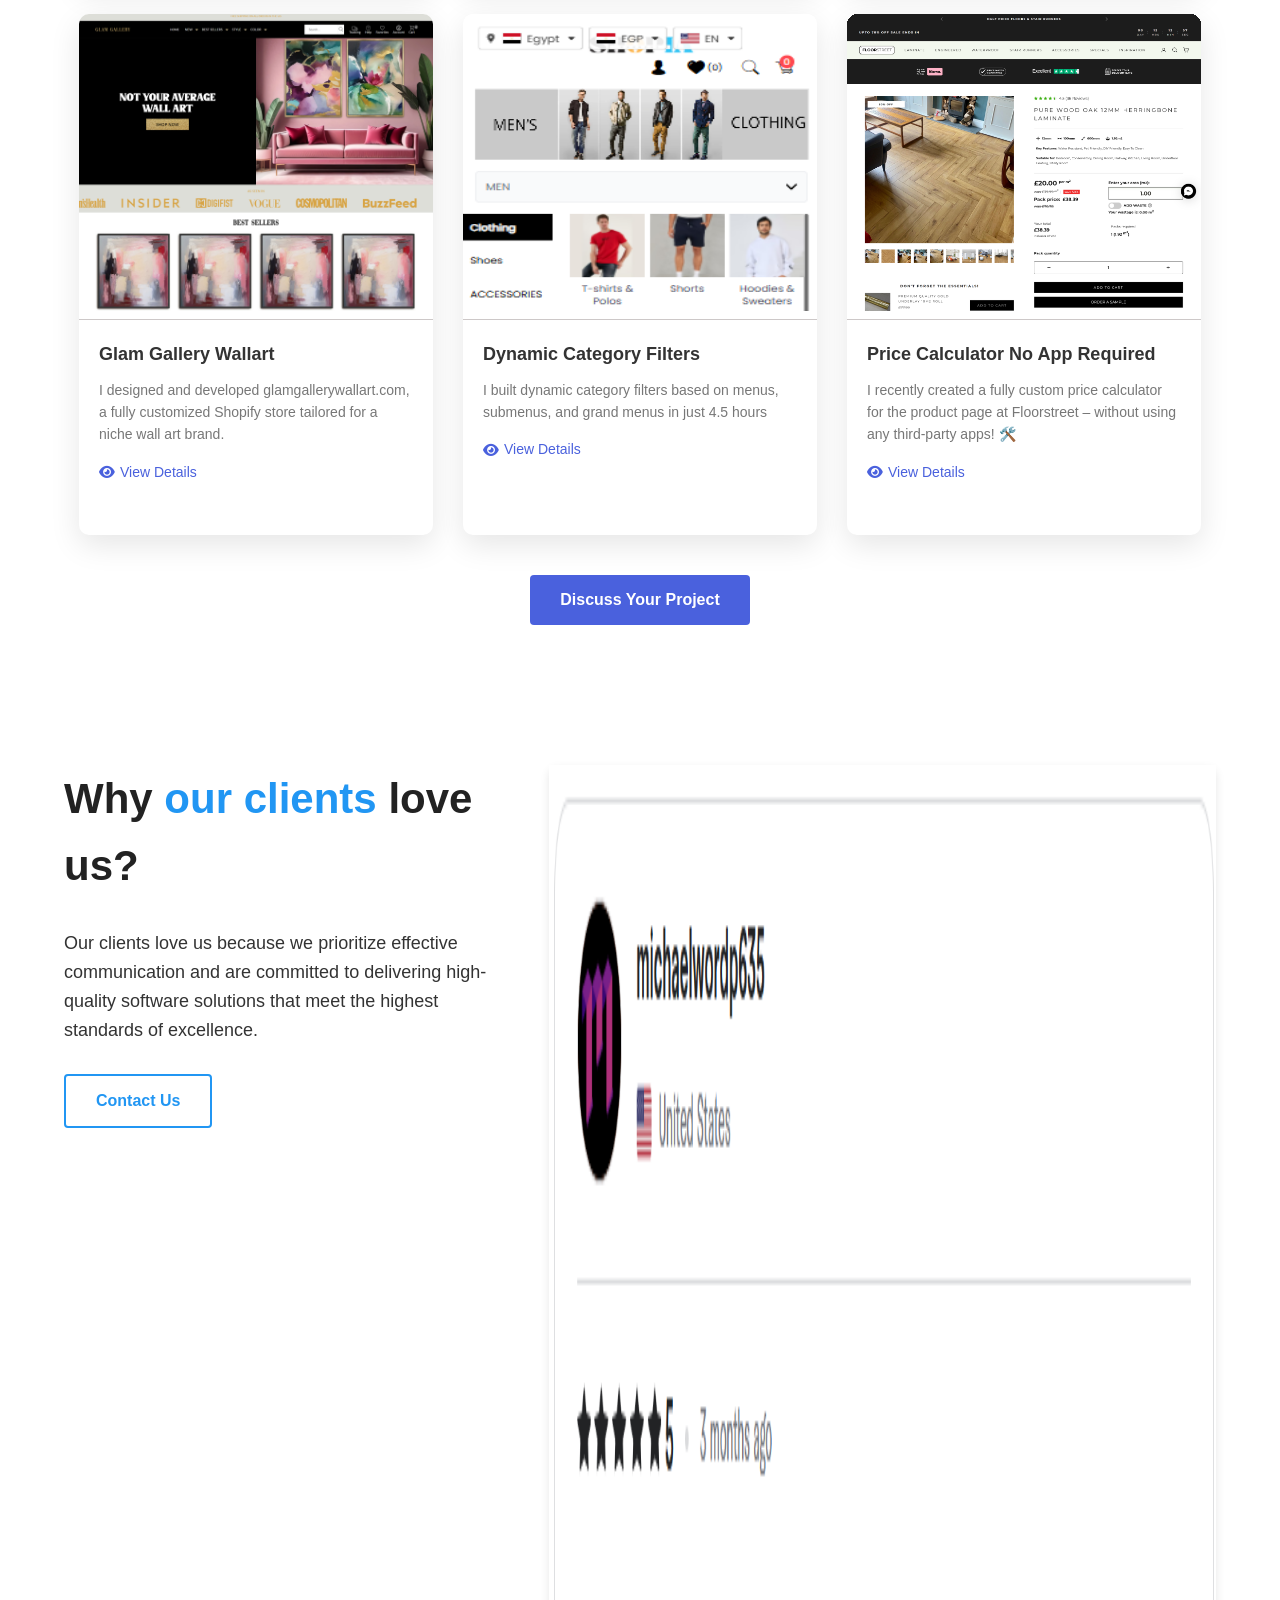
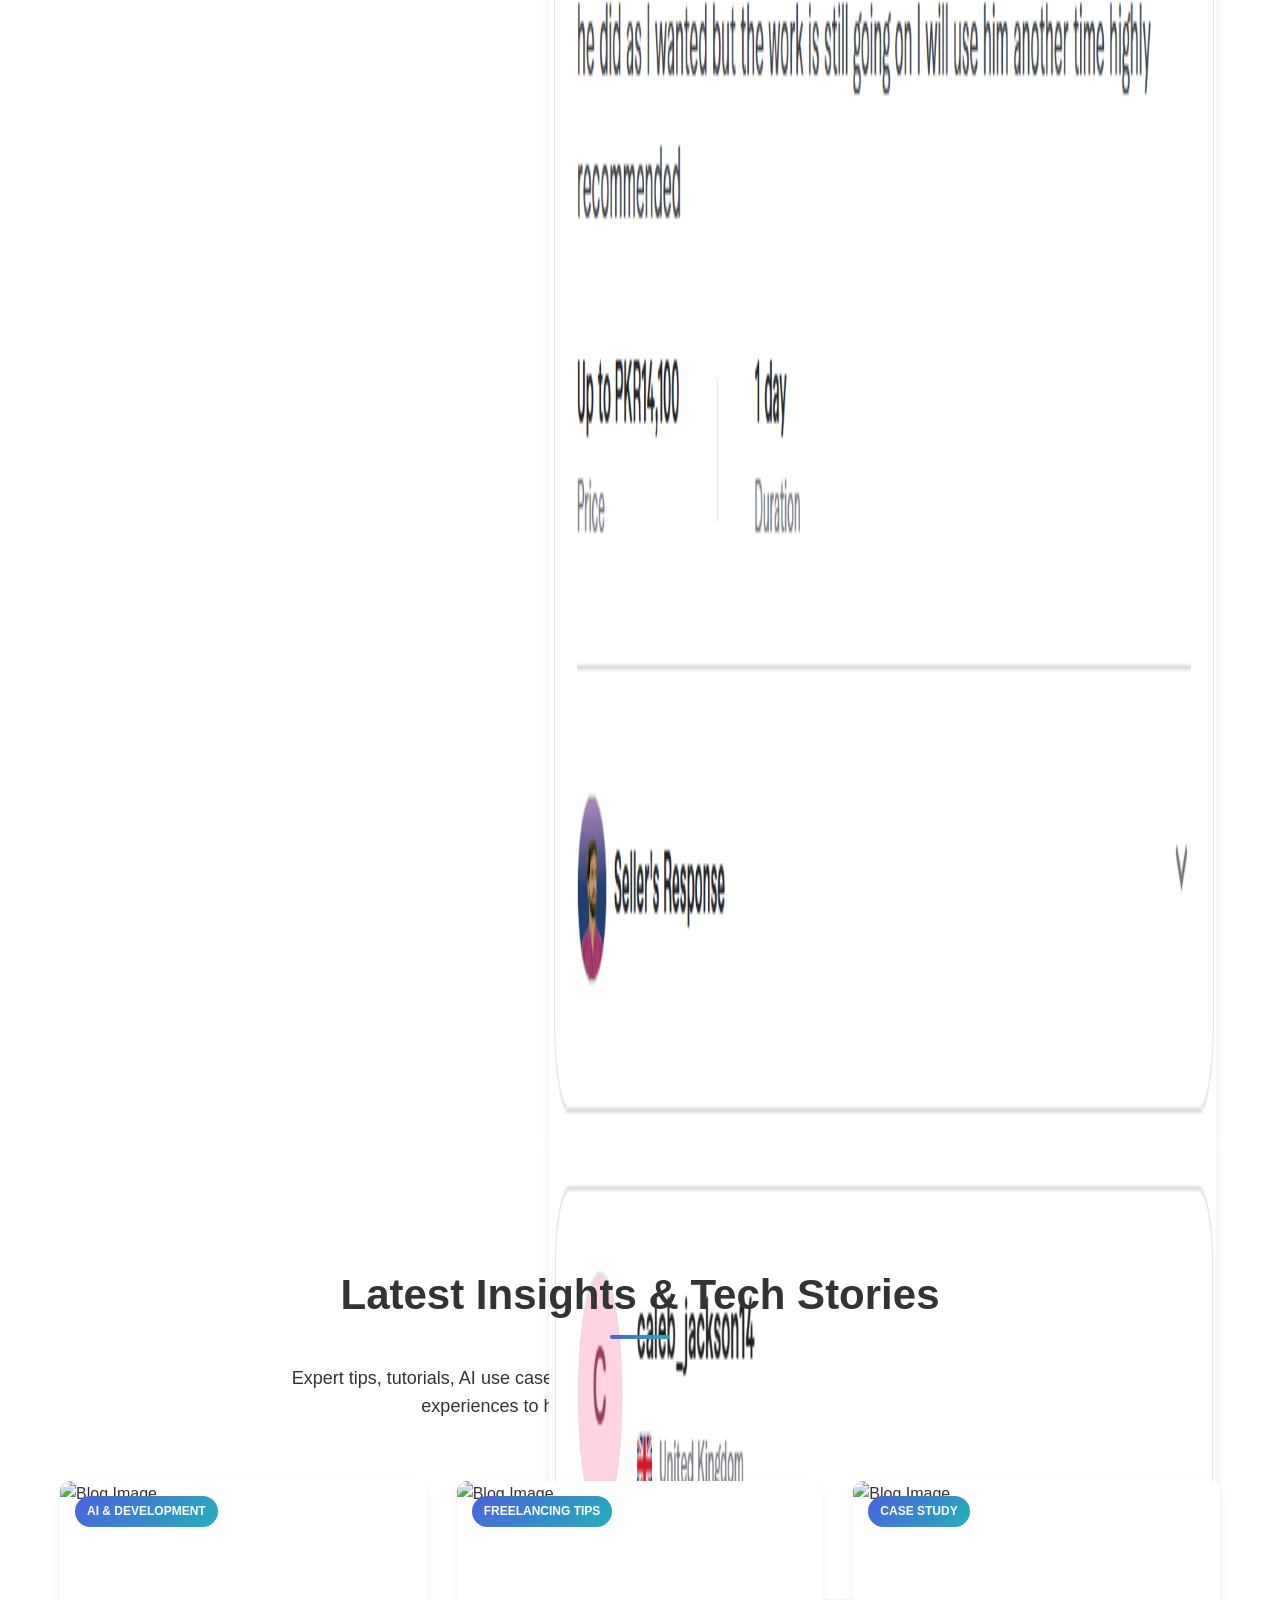
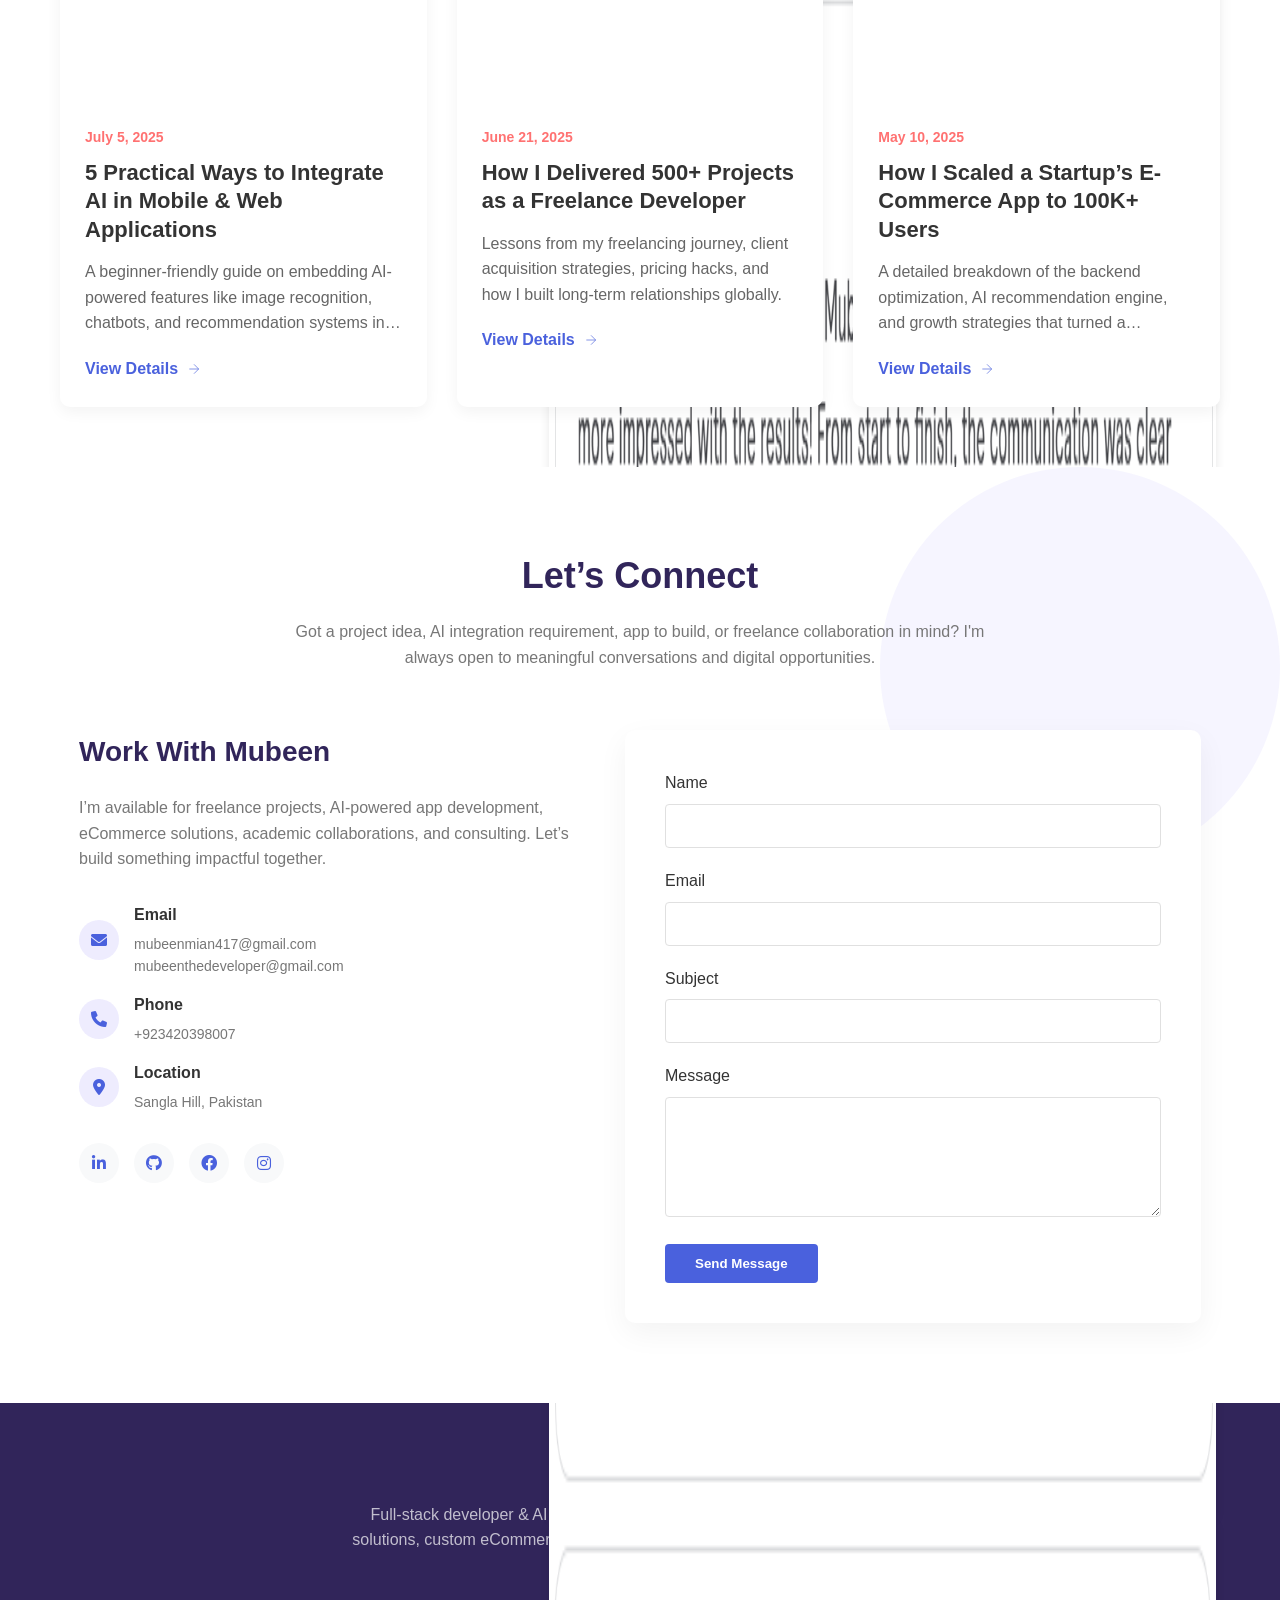
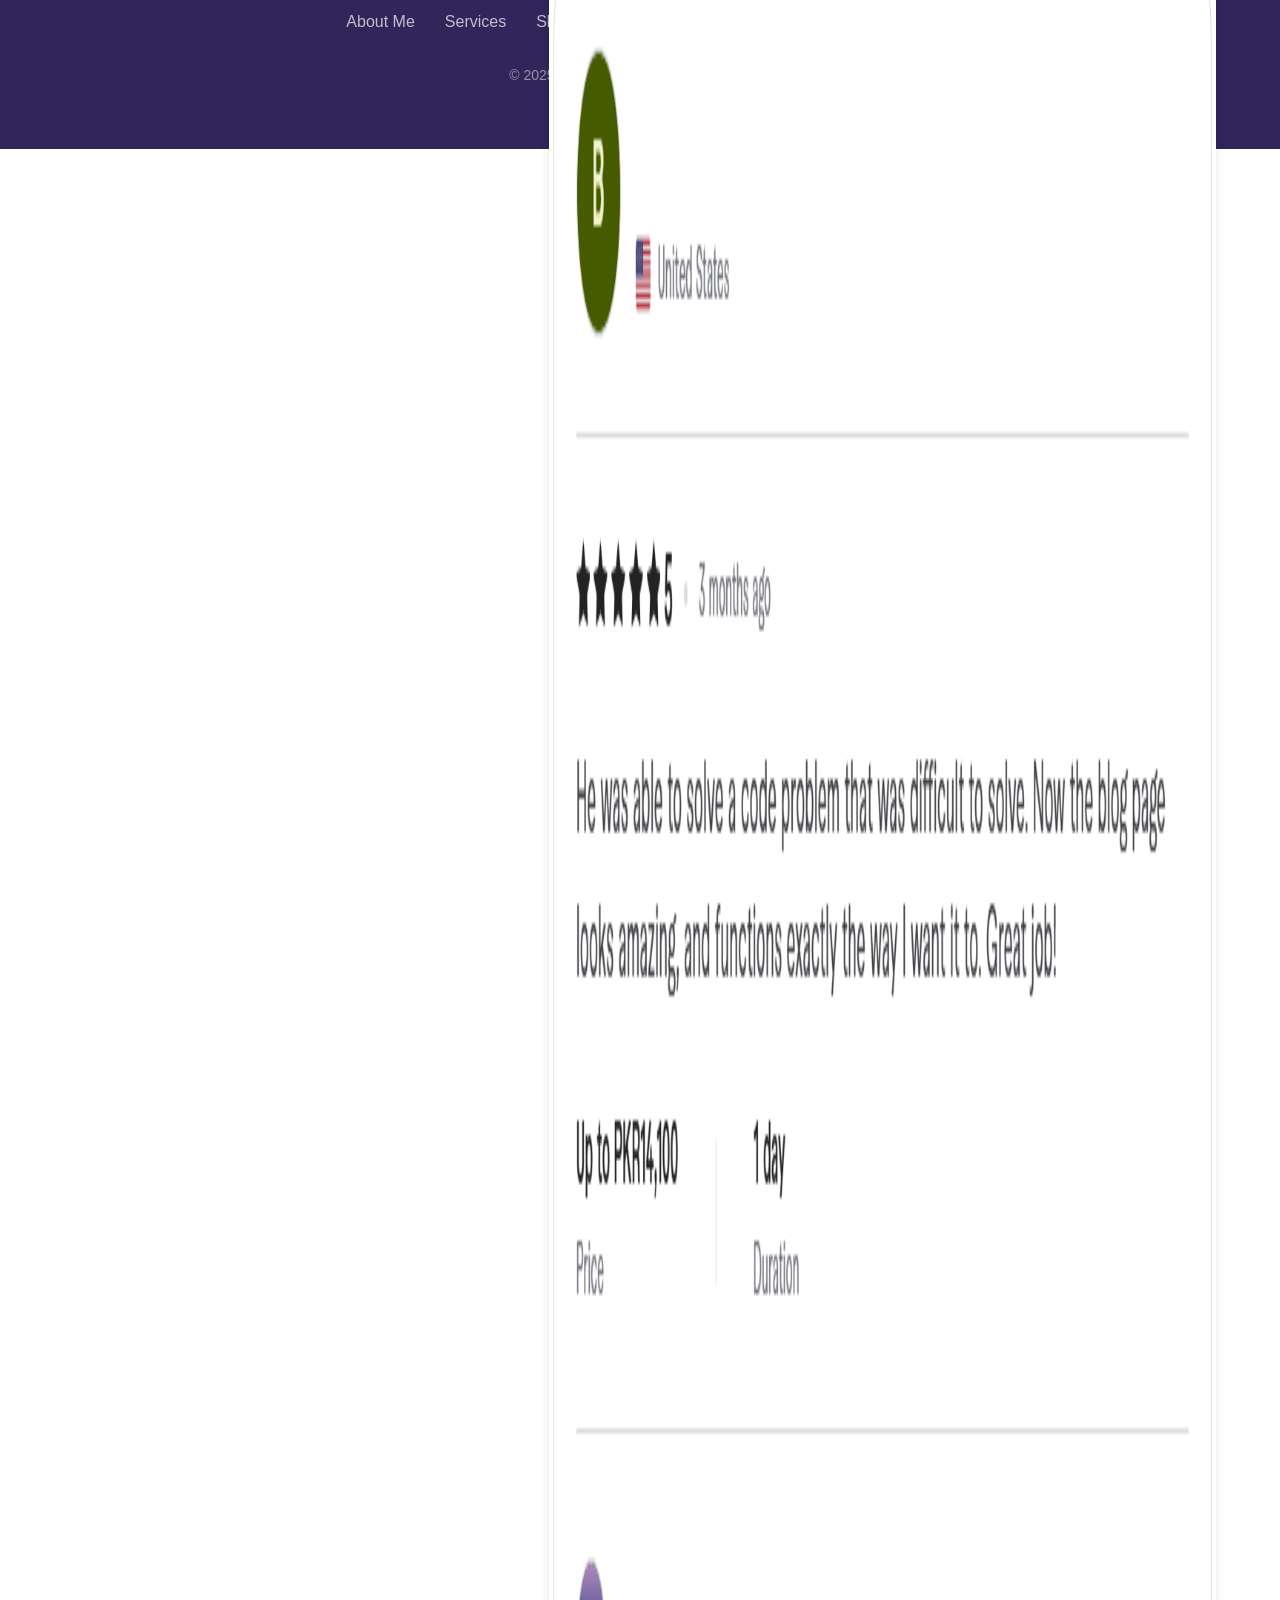
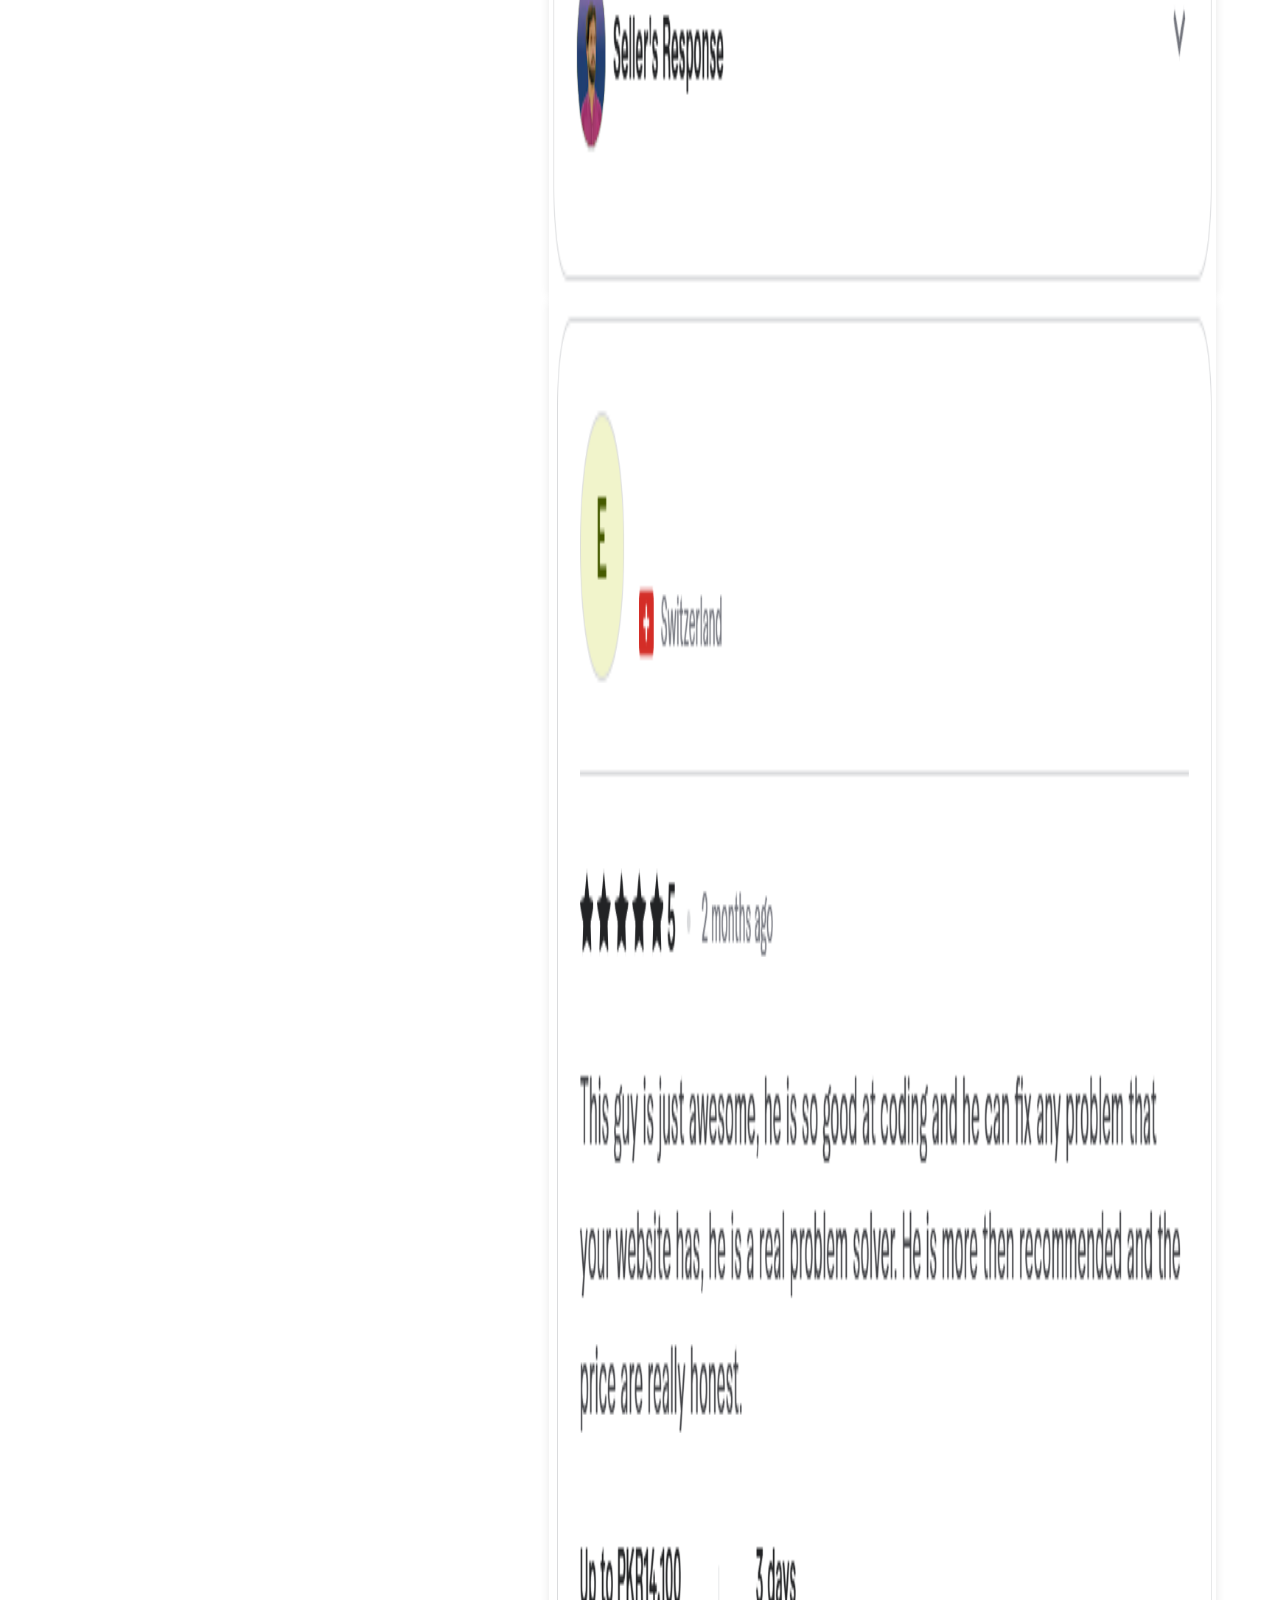
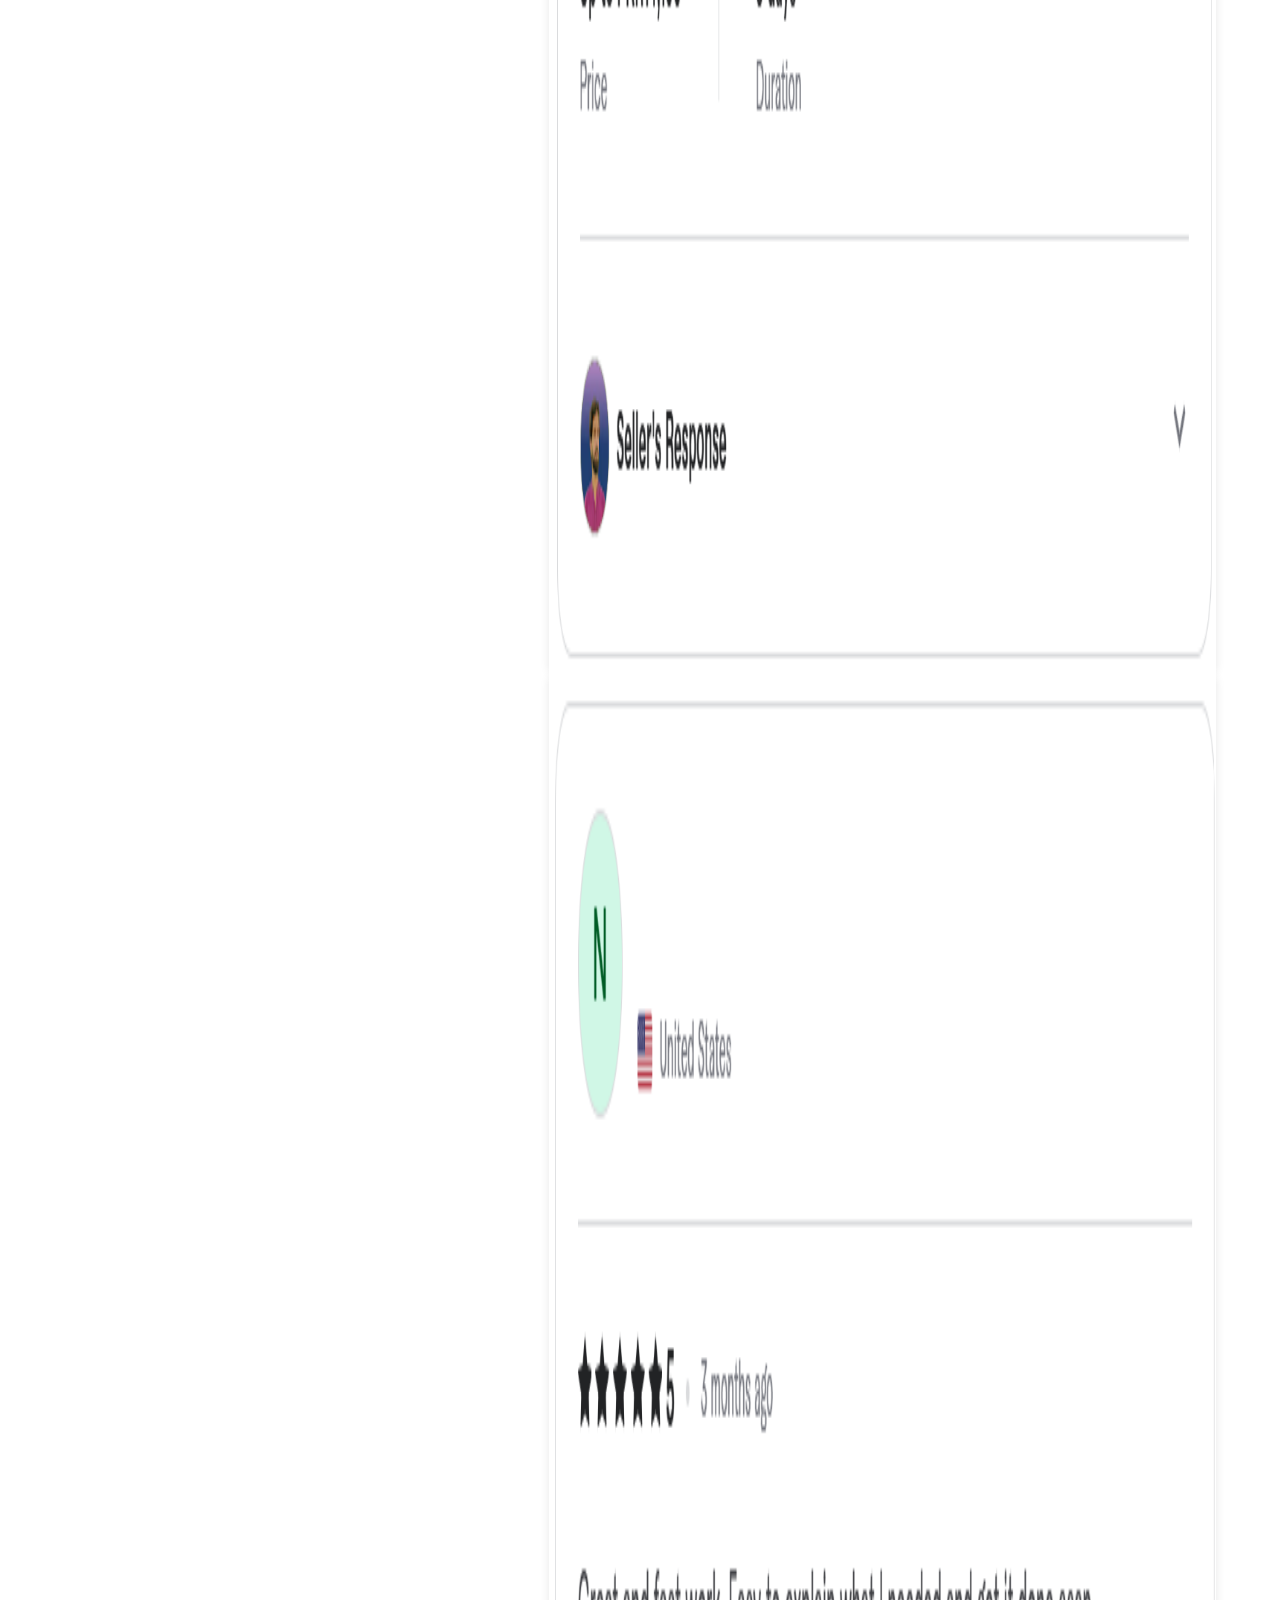
==== commit d848905d: "Update index.html" ====
--- a/index.html
+++ b/index.html
@@ -3,7 +3,7 @@
 <head>
     <meta charset="UTF-8">
     <meta name="viewport" content="width=device-width, initial-scale=1.0">
-    <title>Shopify Developer Portfolio</title>
+    <title>Mubeen's Portfolio</title>
     <link rel="stylesheet" href="https://cdnjs.cloudflare.com/ajax/libs/font-awesome/6.0.0/css/all.min.css">
     <link rel="stylesheet" href="https://unpkg.com/flickity@2/dist/flickity.min.css">
   <link rel="stylesheet" href="style.css">
@@ -15,7 +15,7 @@
     <header id="header">
         <div class="container">
             <div class="nav-container">
-                <a href="#" class="logo">ShopifyDev</a>
+                <a href="#" class="logo">Mubeen.Dev</a>
                 <button class="mobile-toggle" id="mobile-toggle">
                     <i class="fas fa-bars"></i>
                 </button>
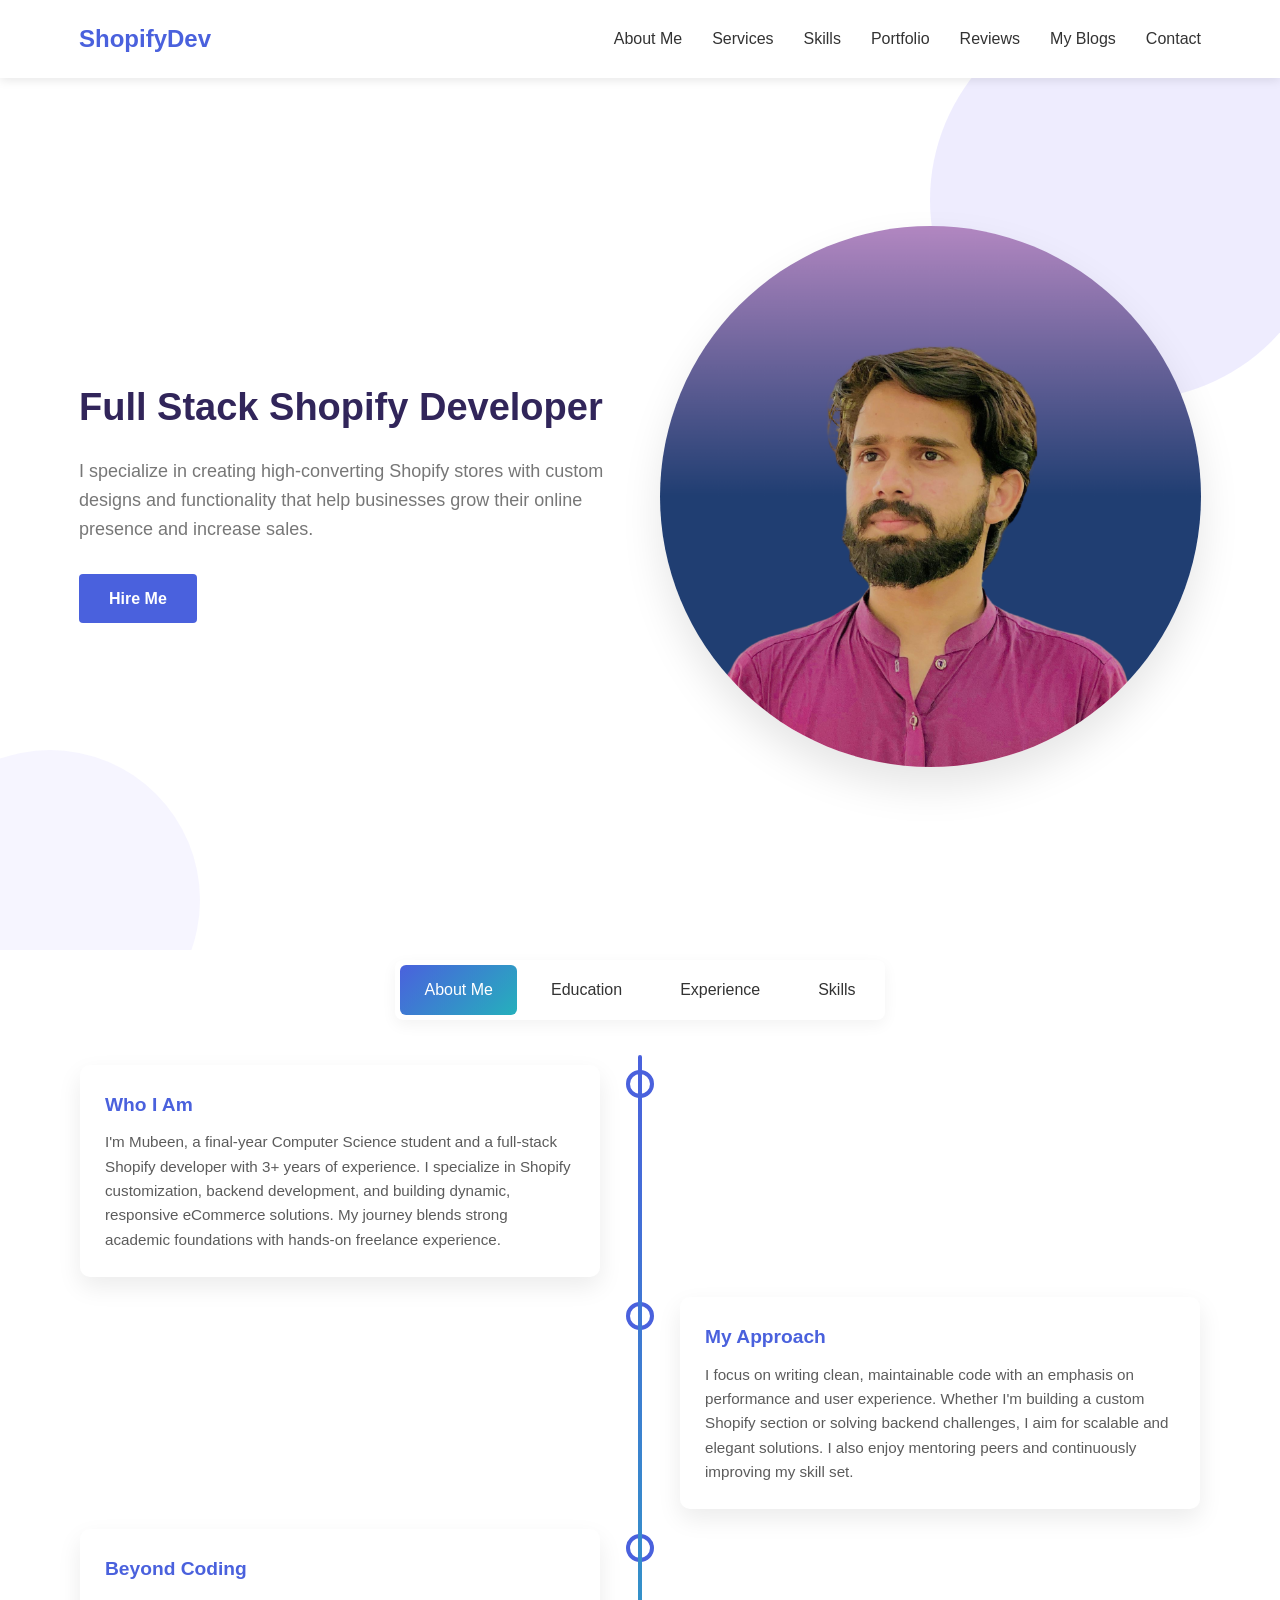
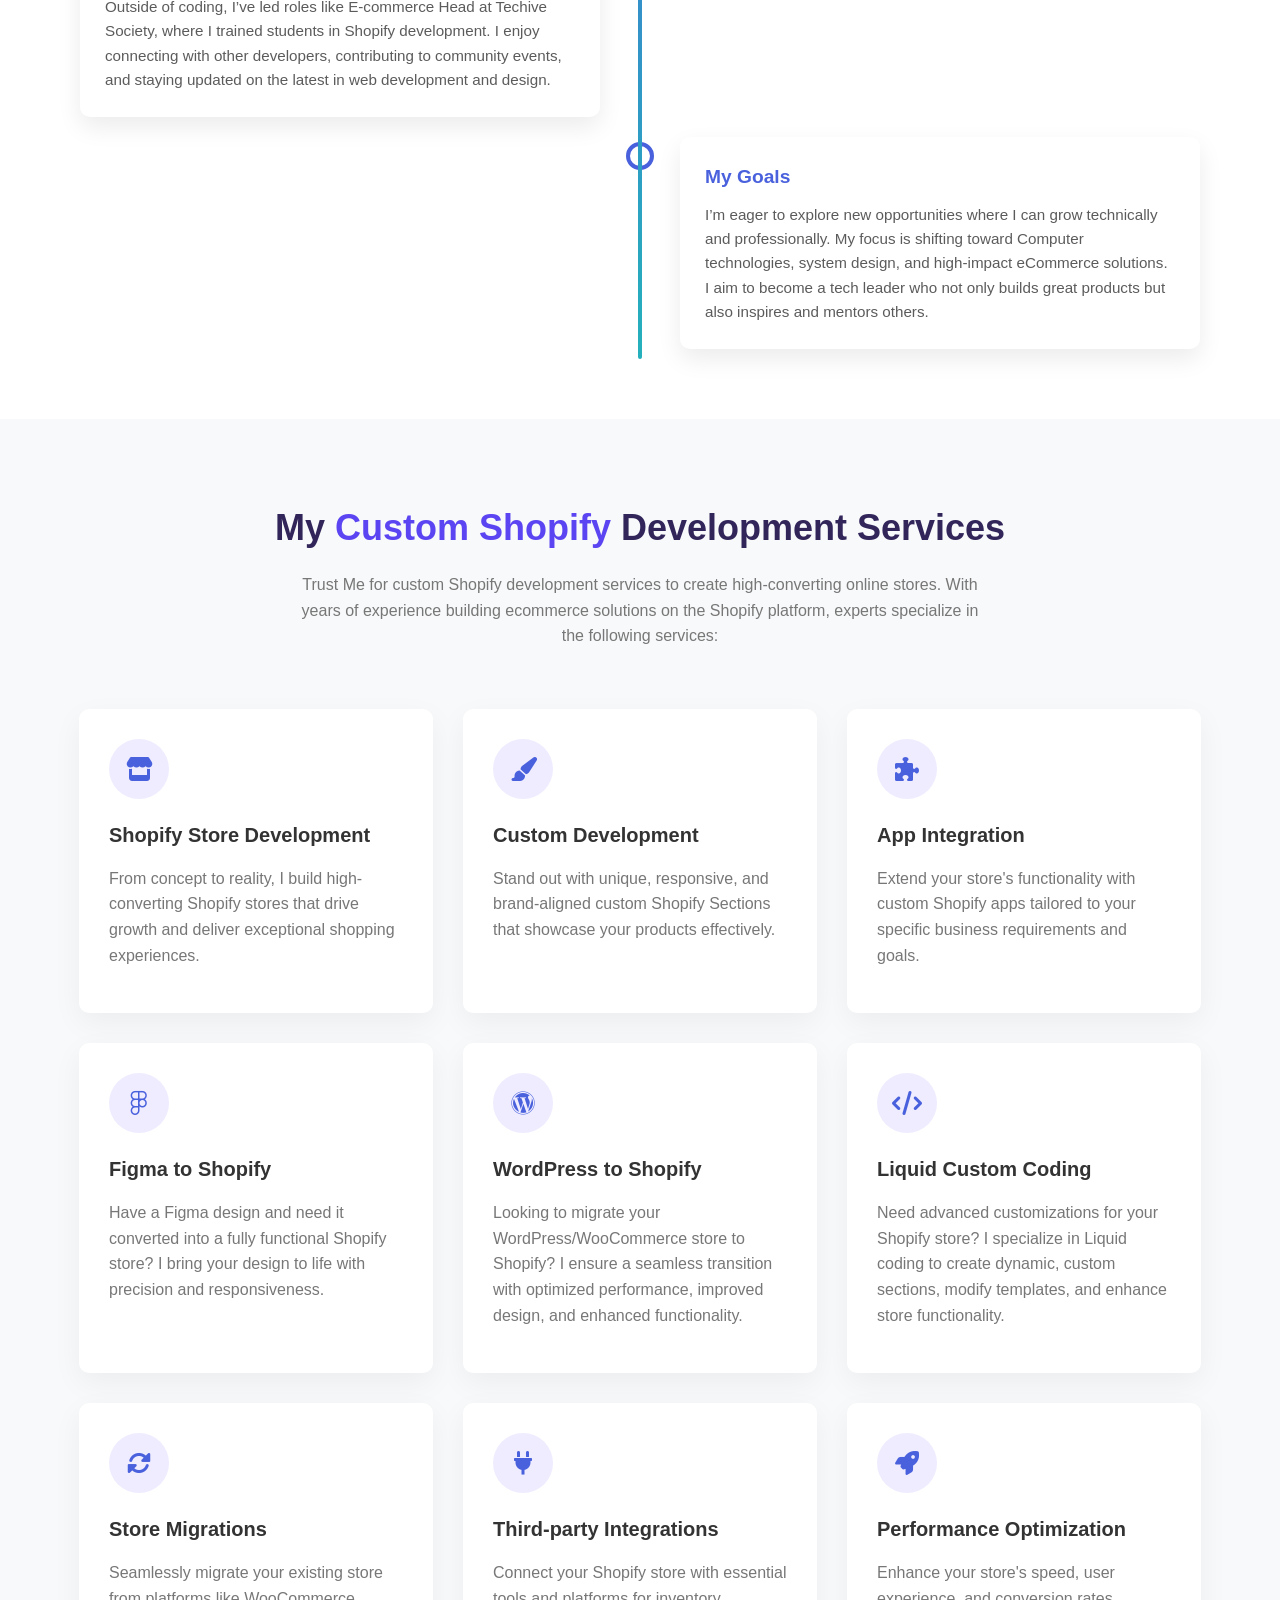
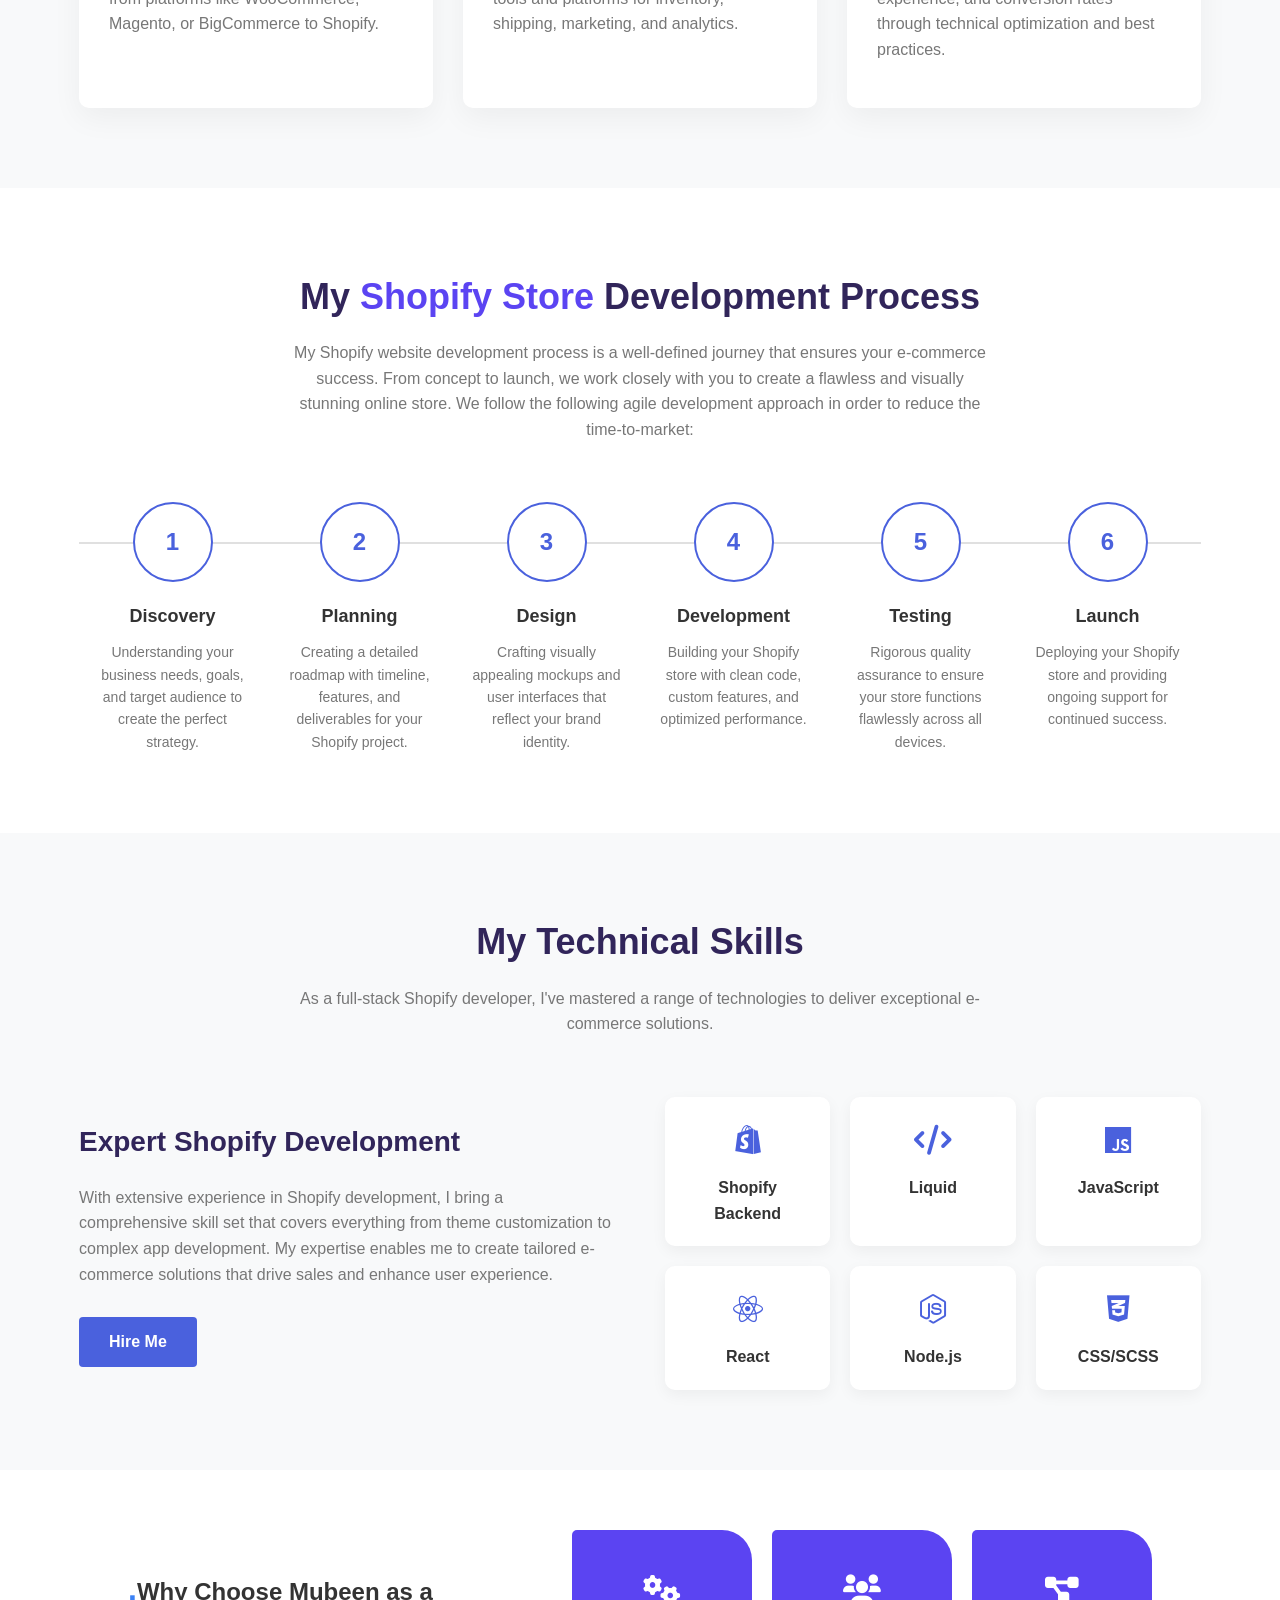
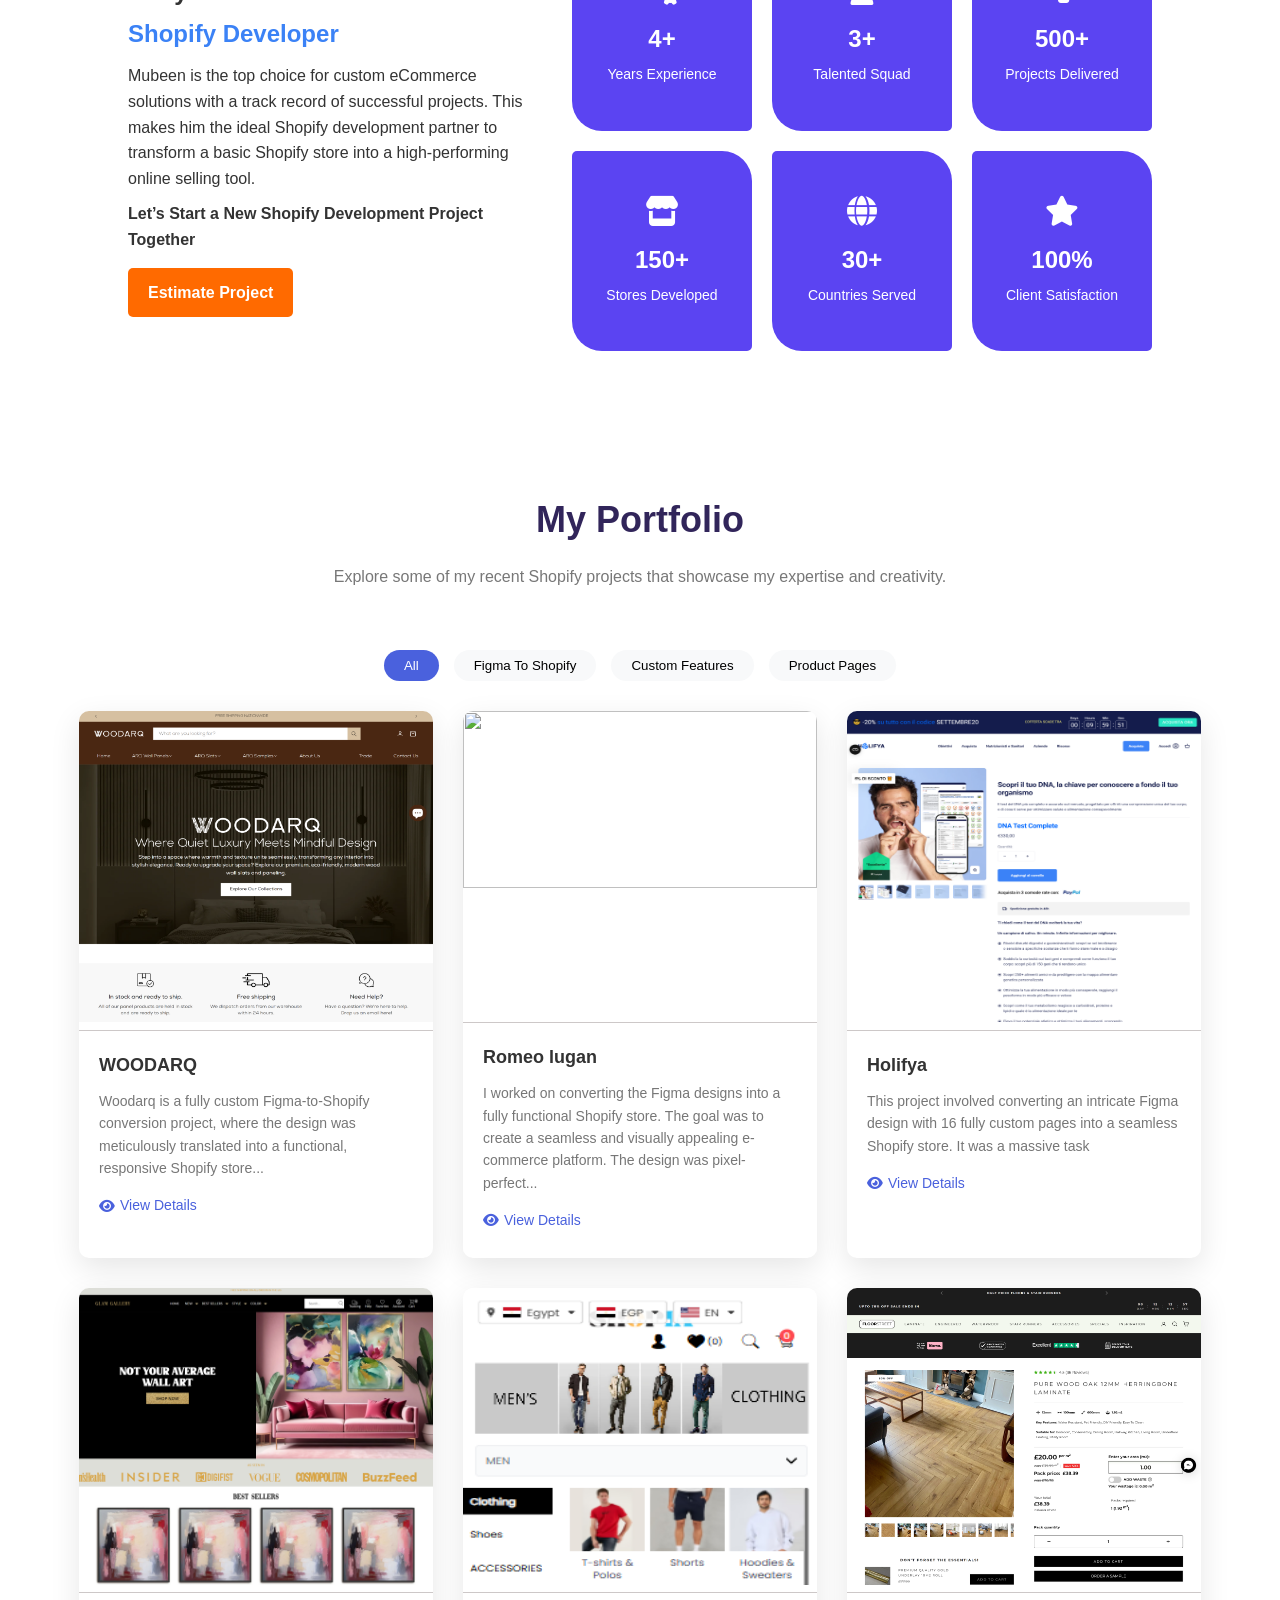
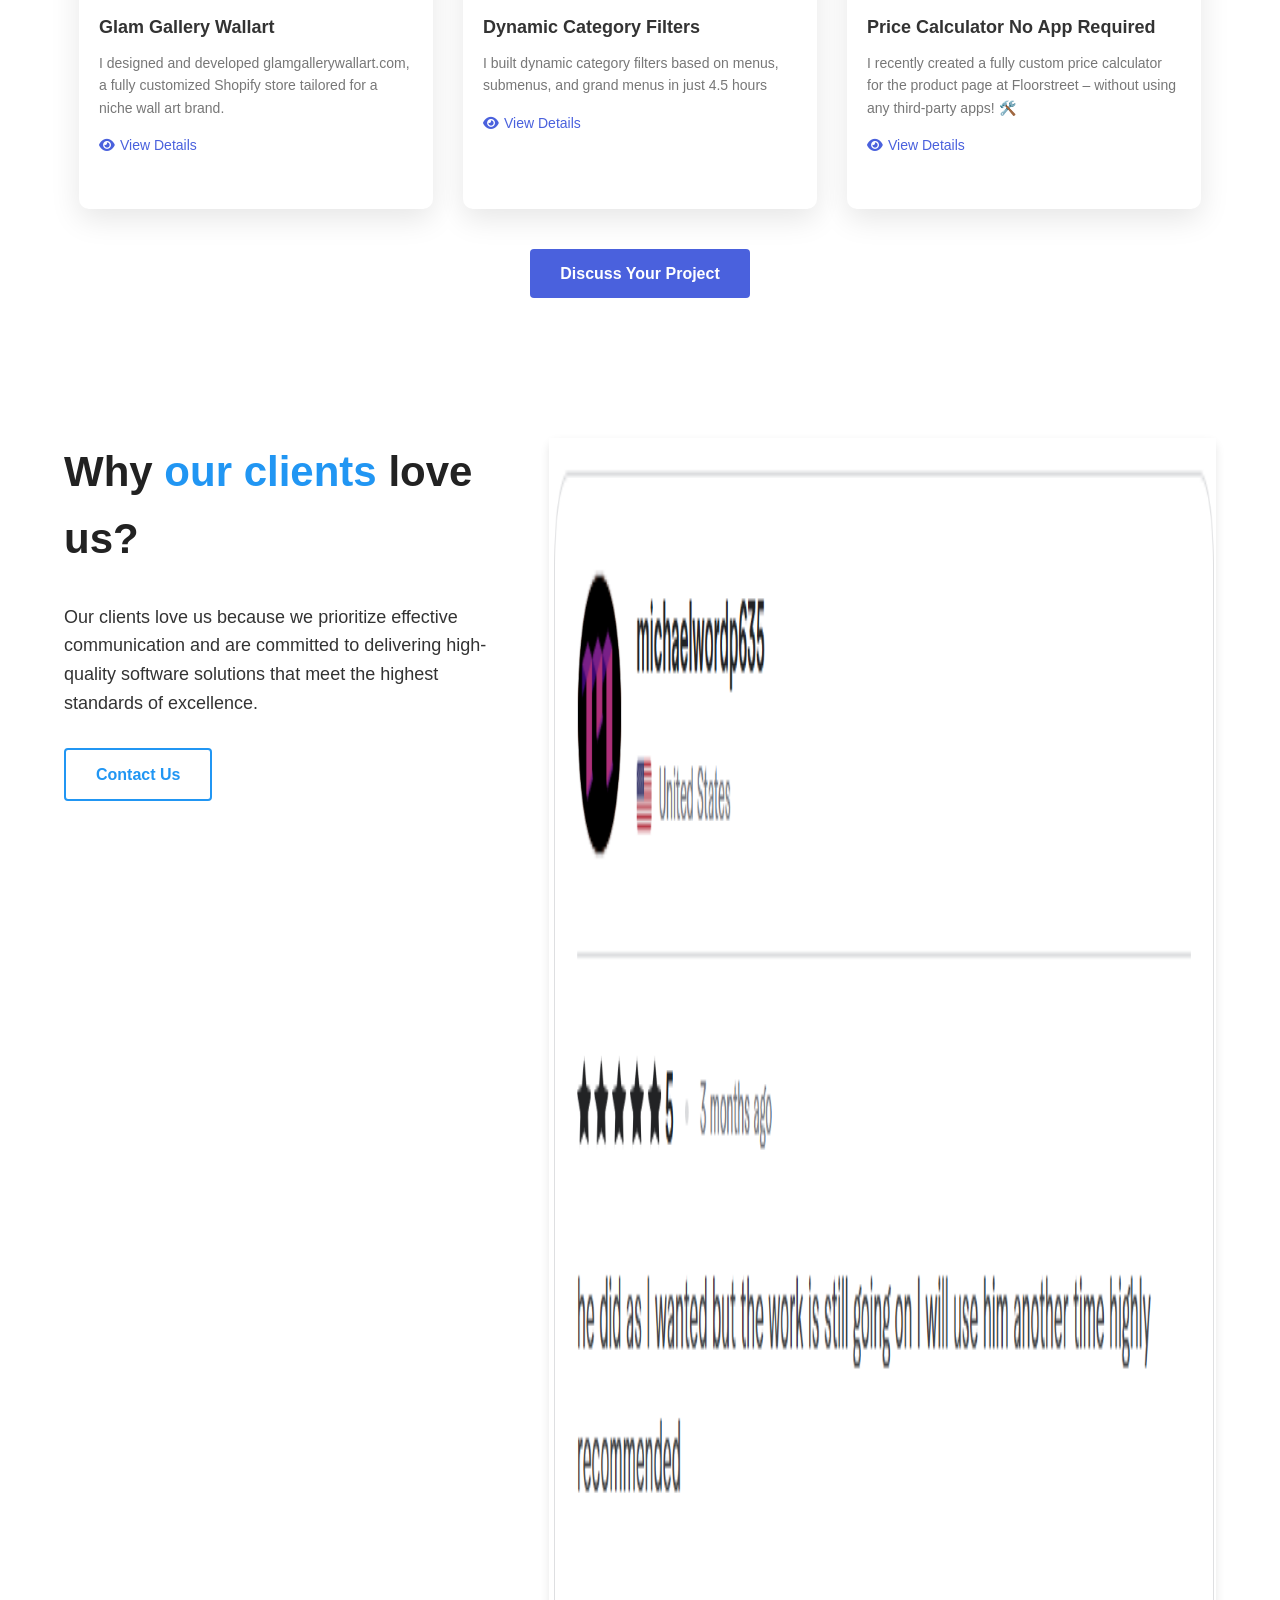
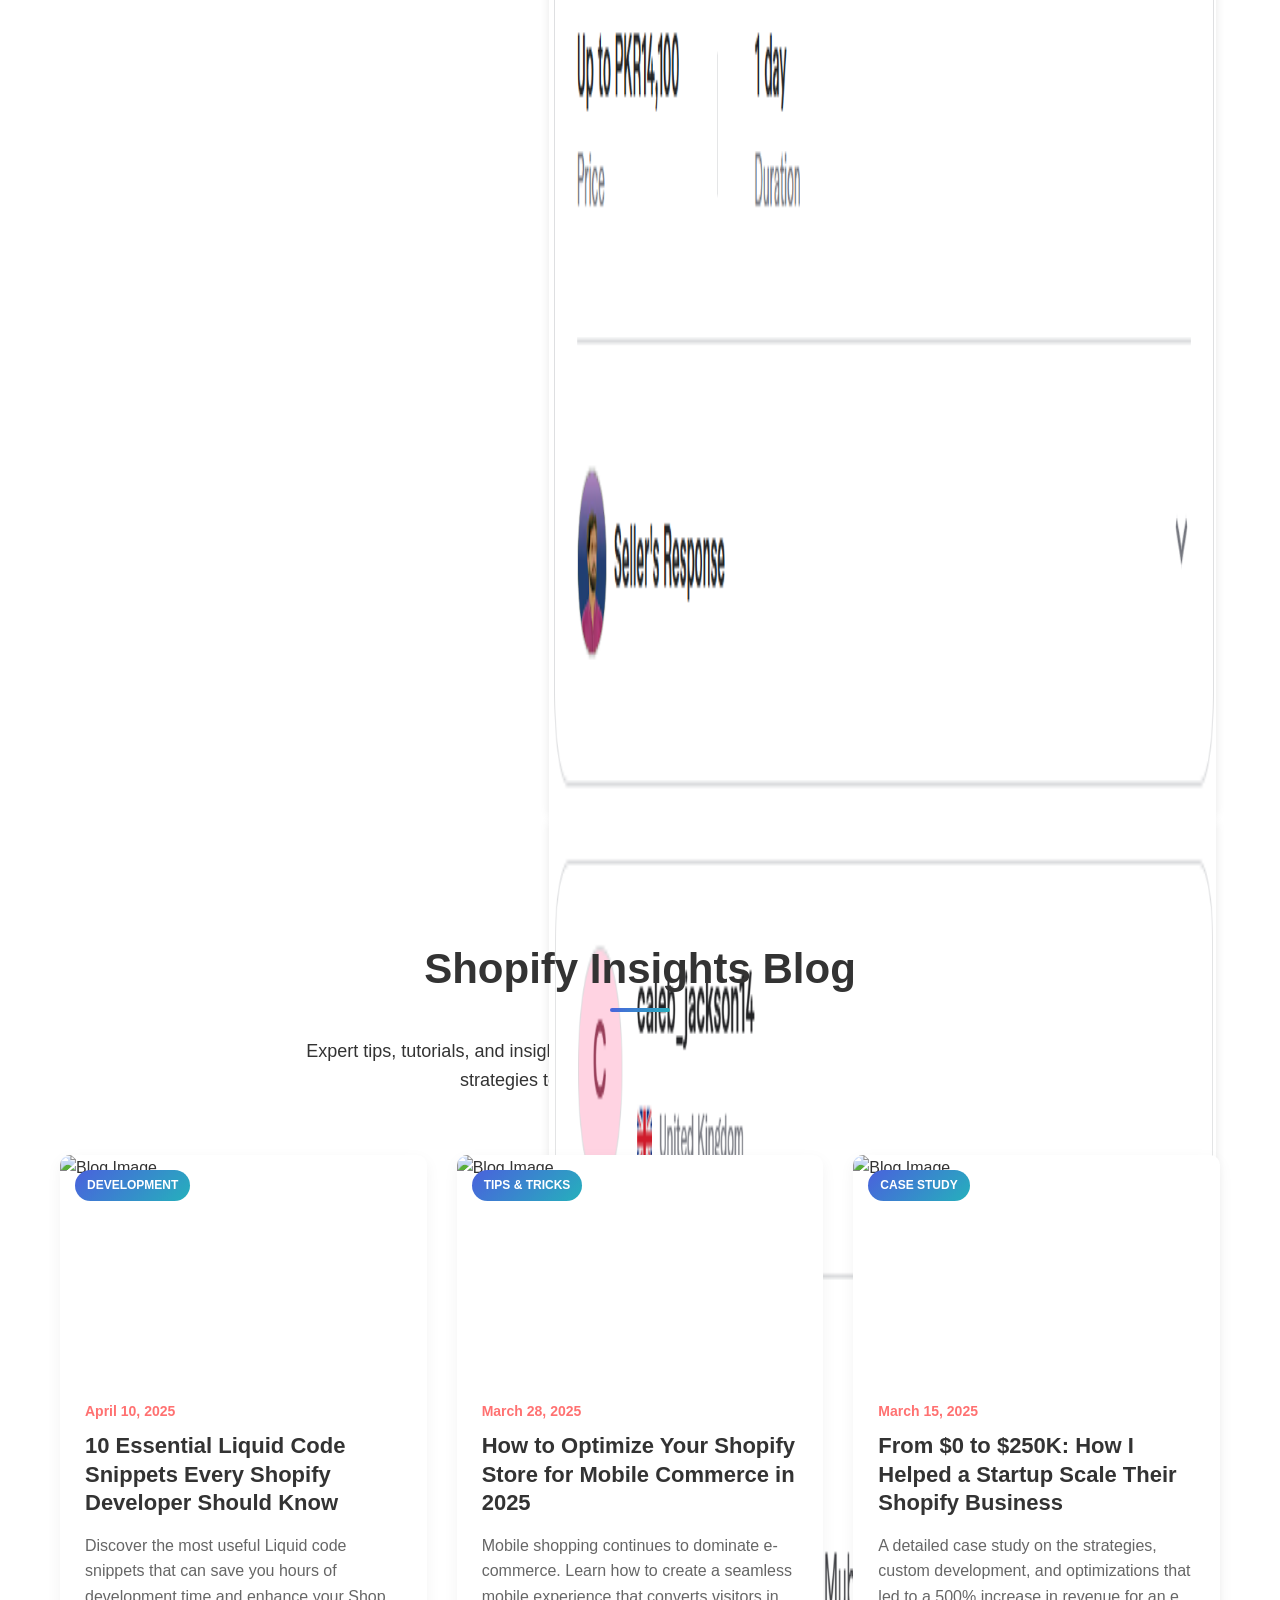
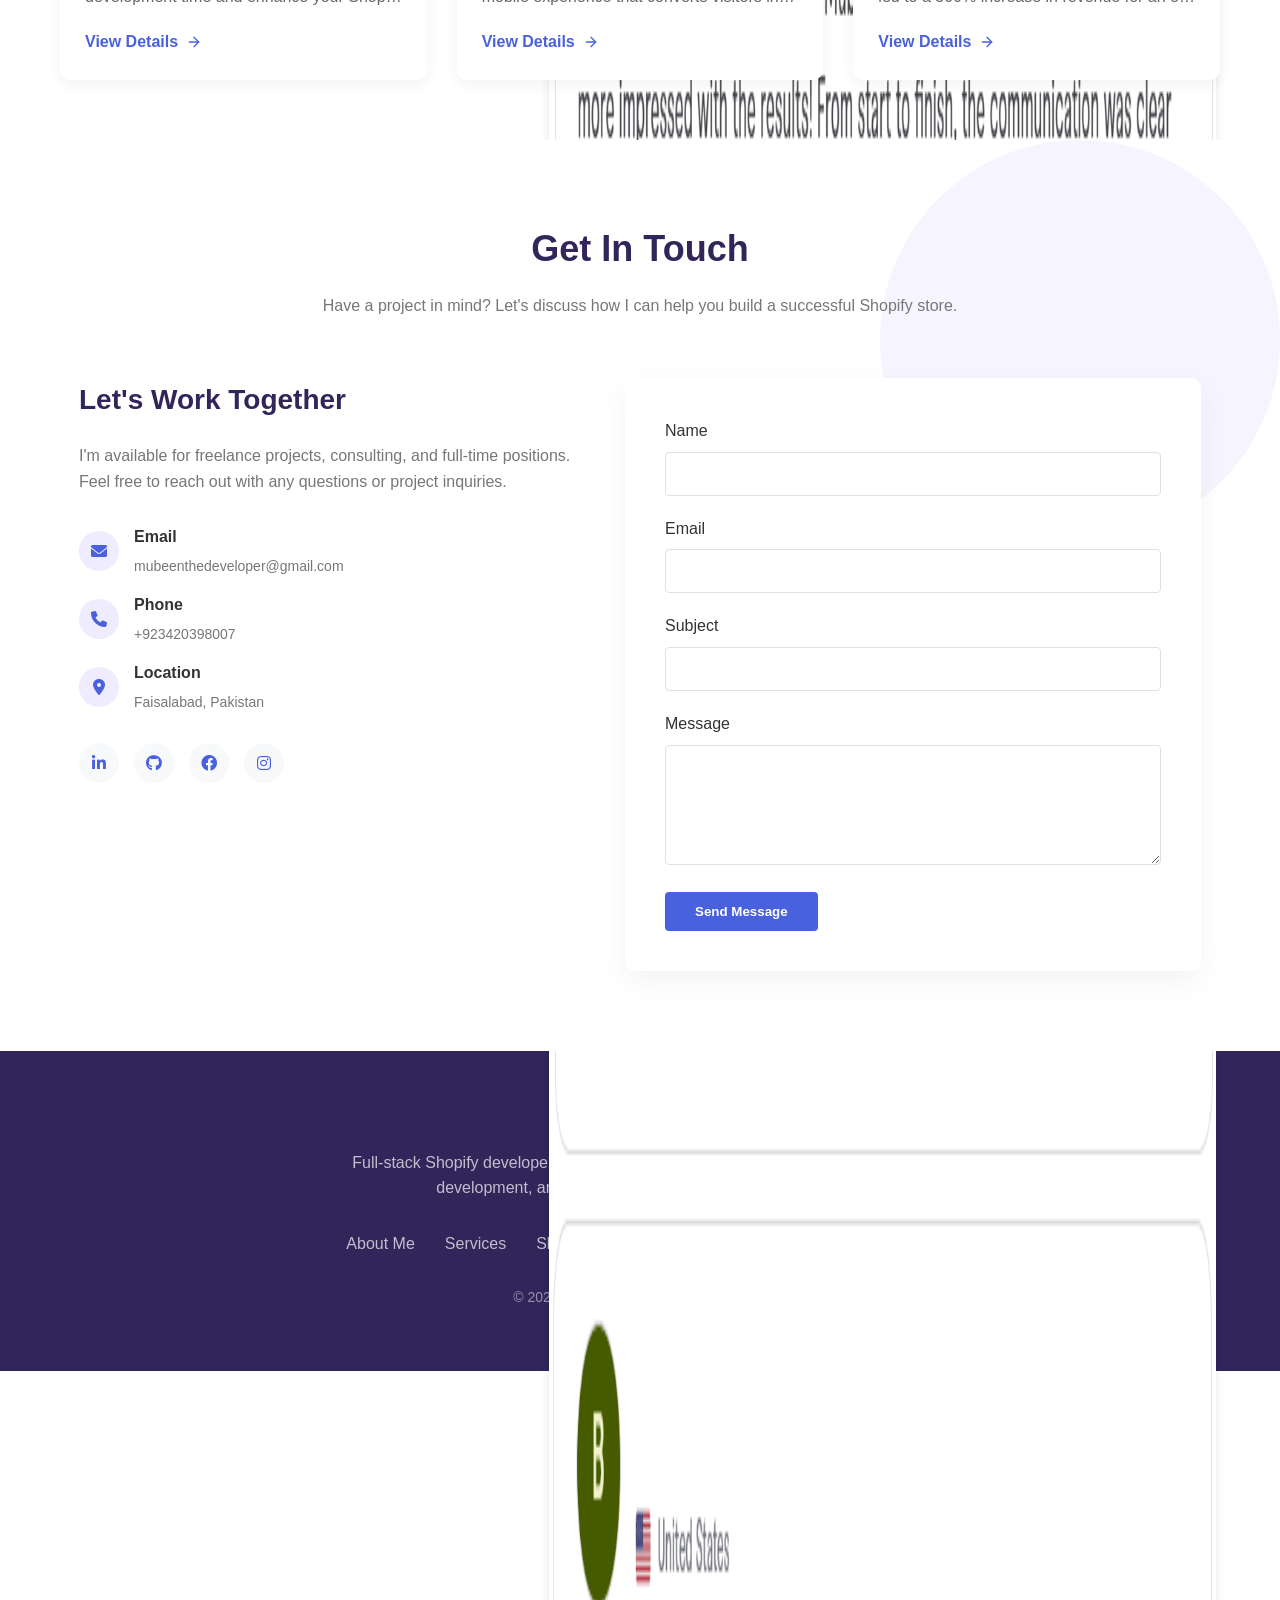
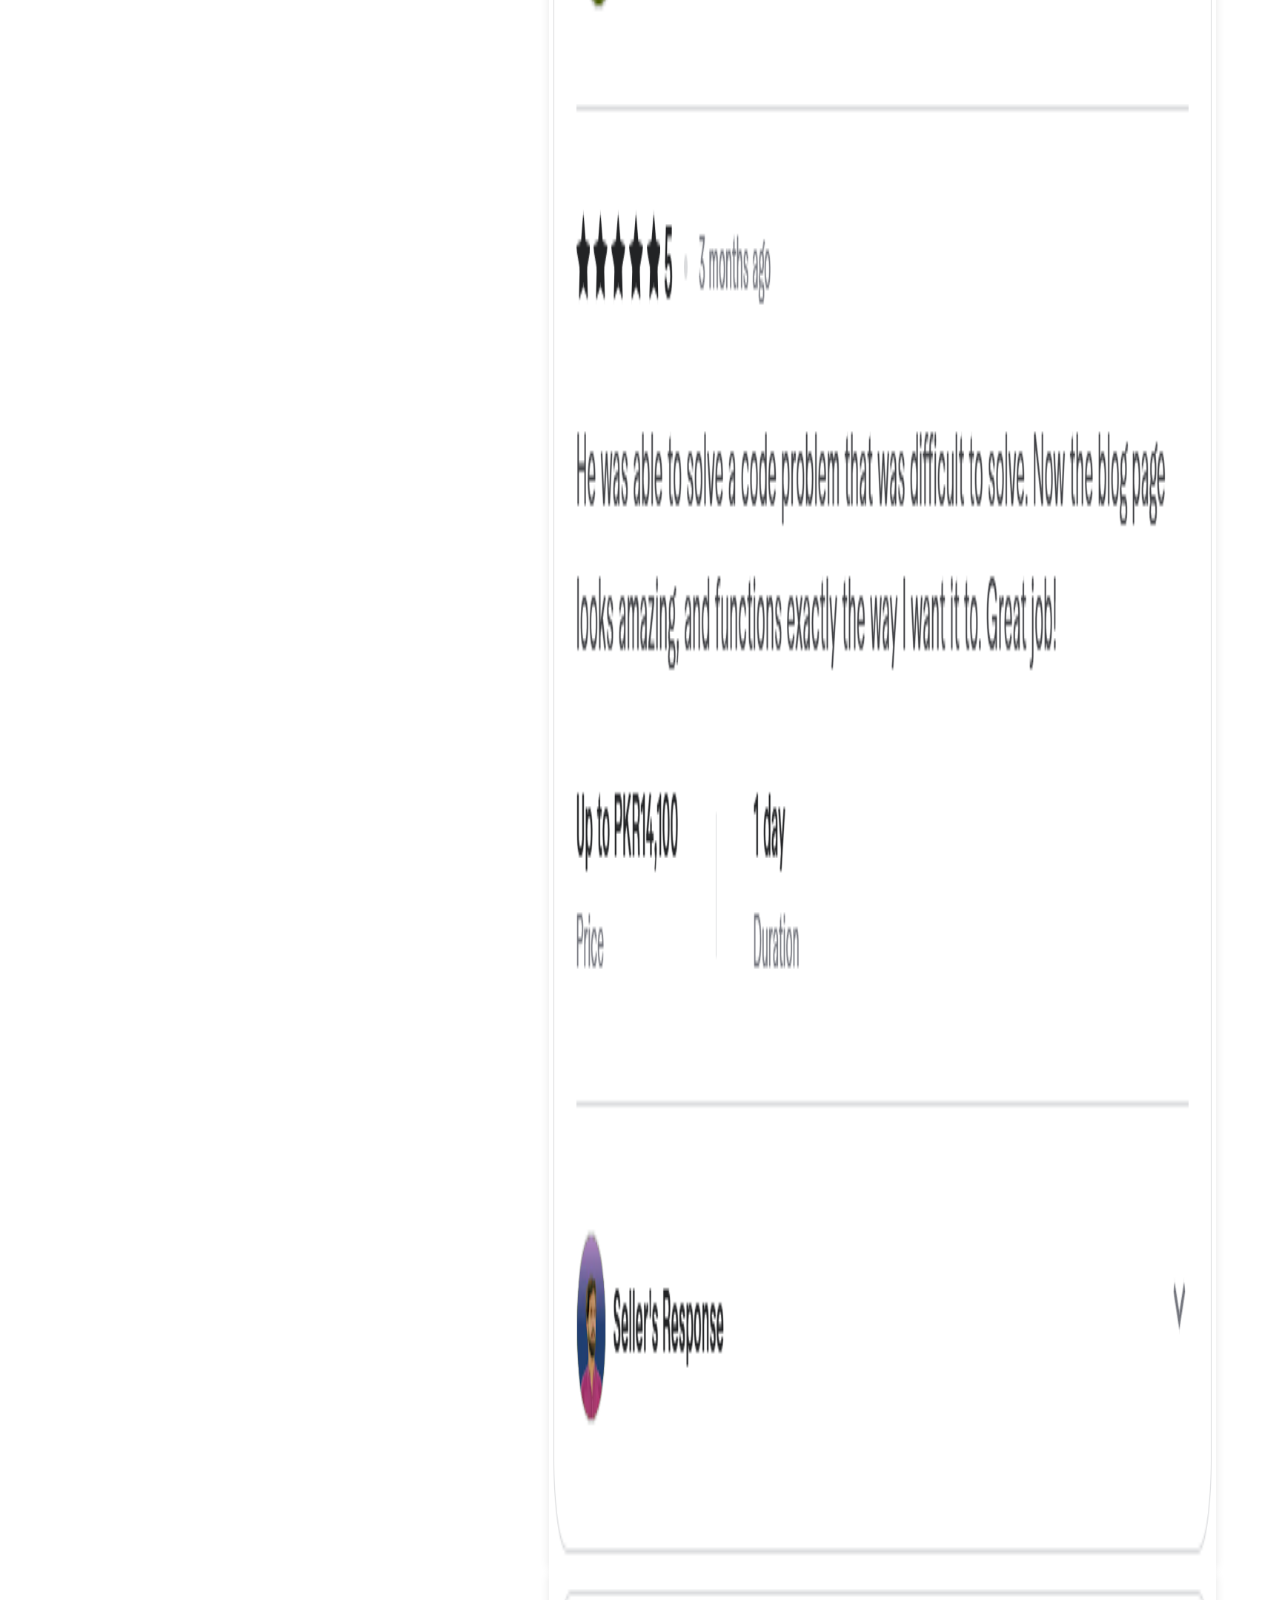
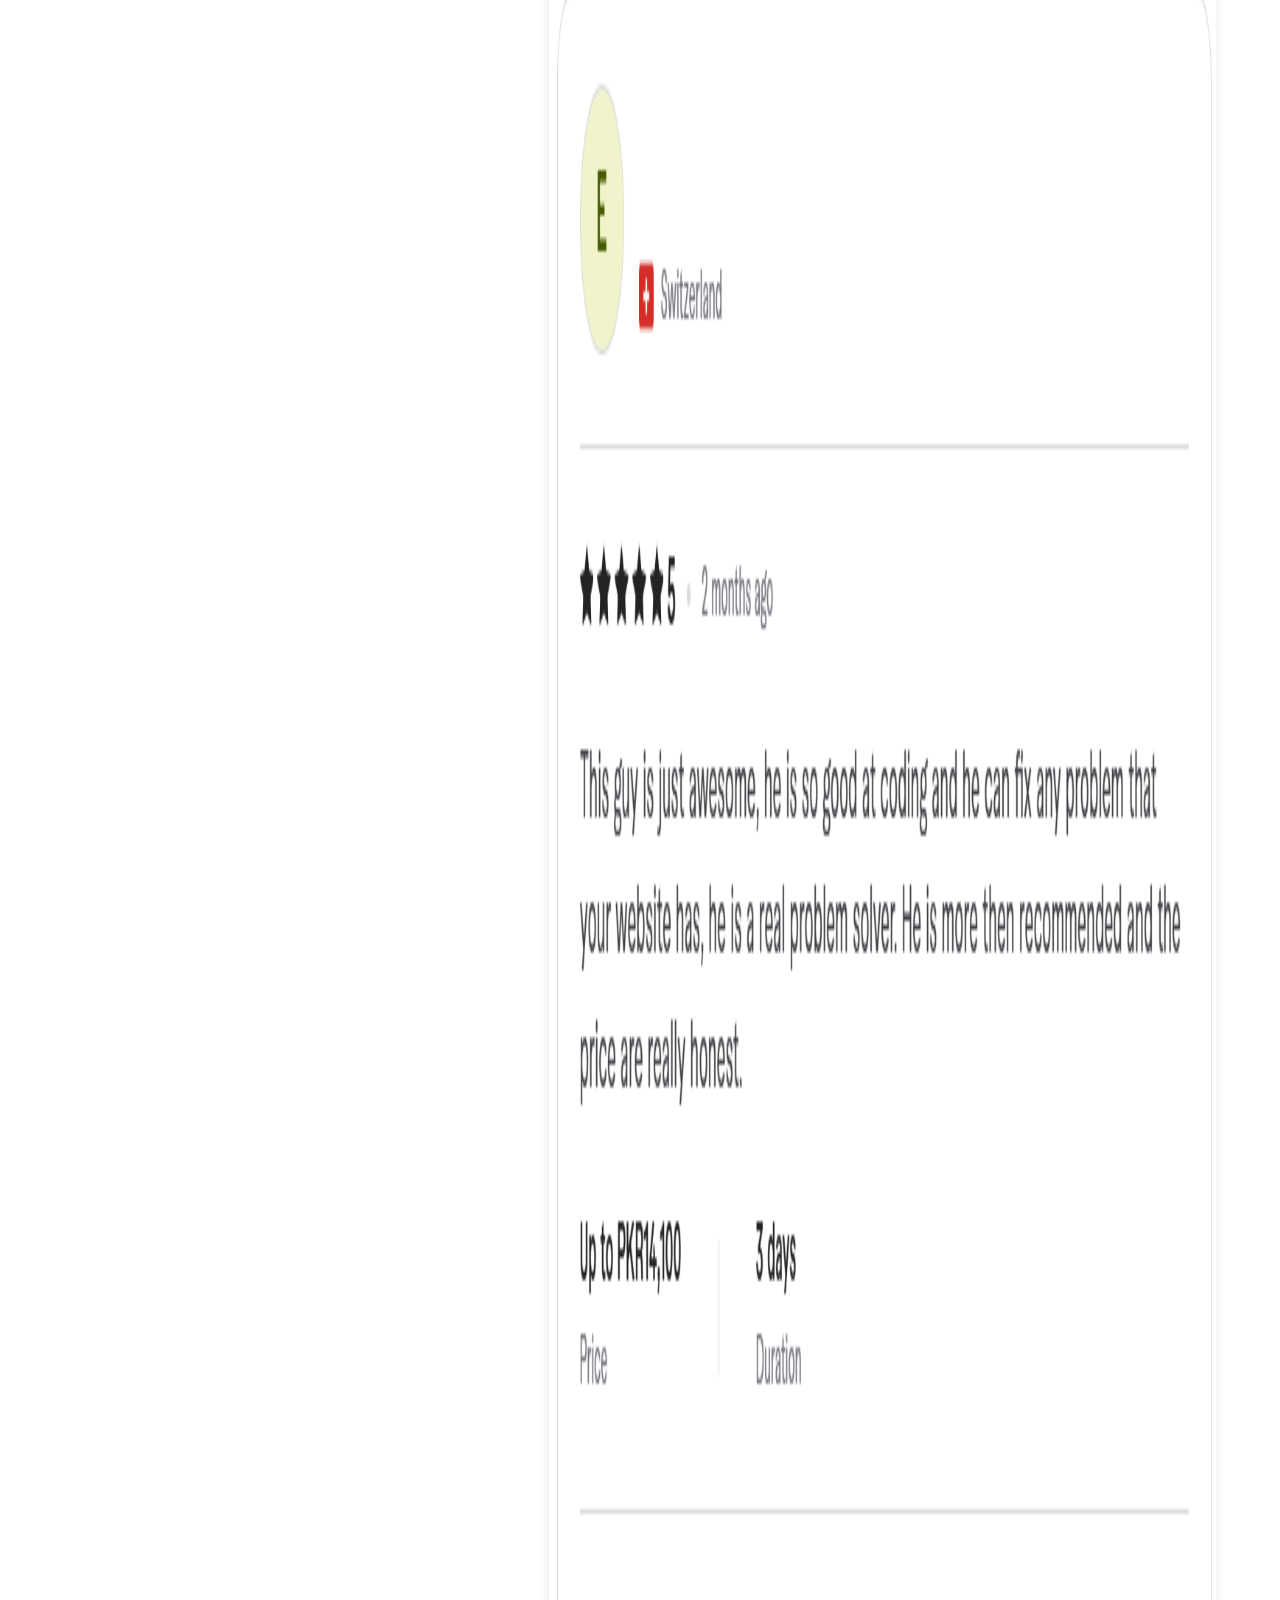
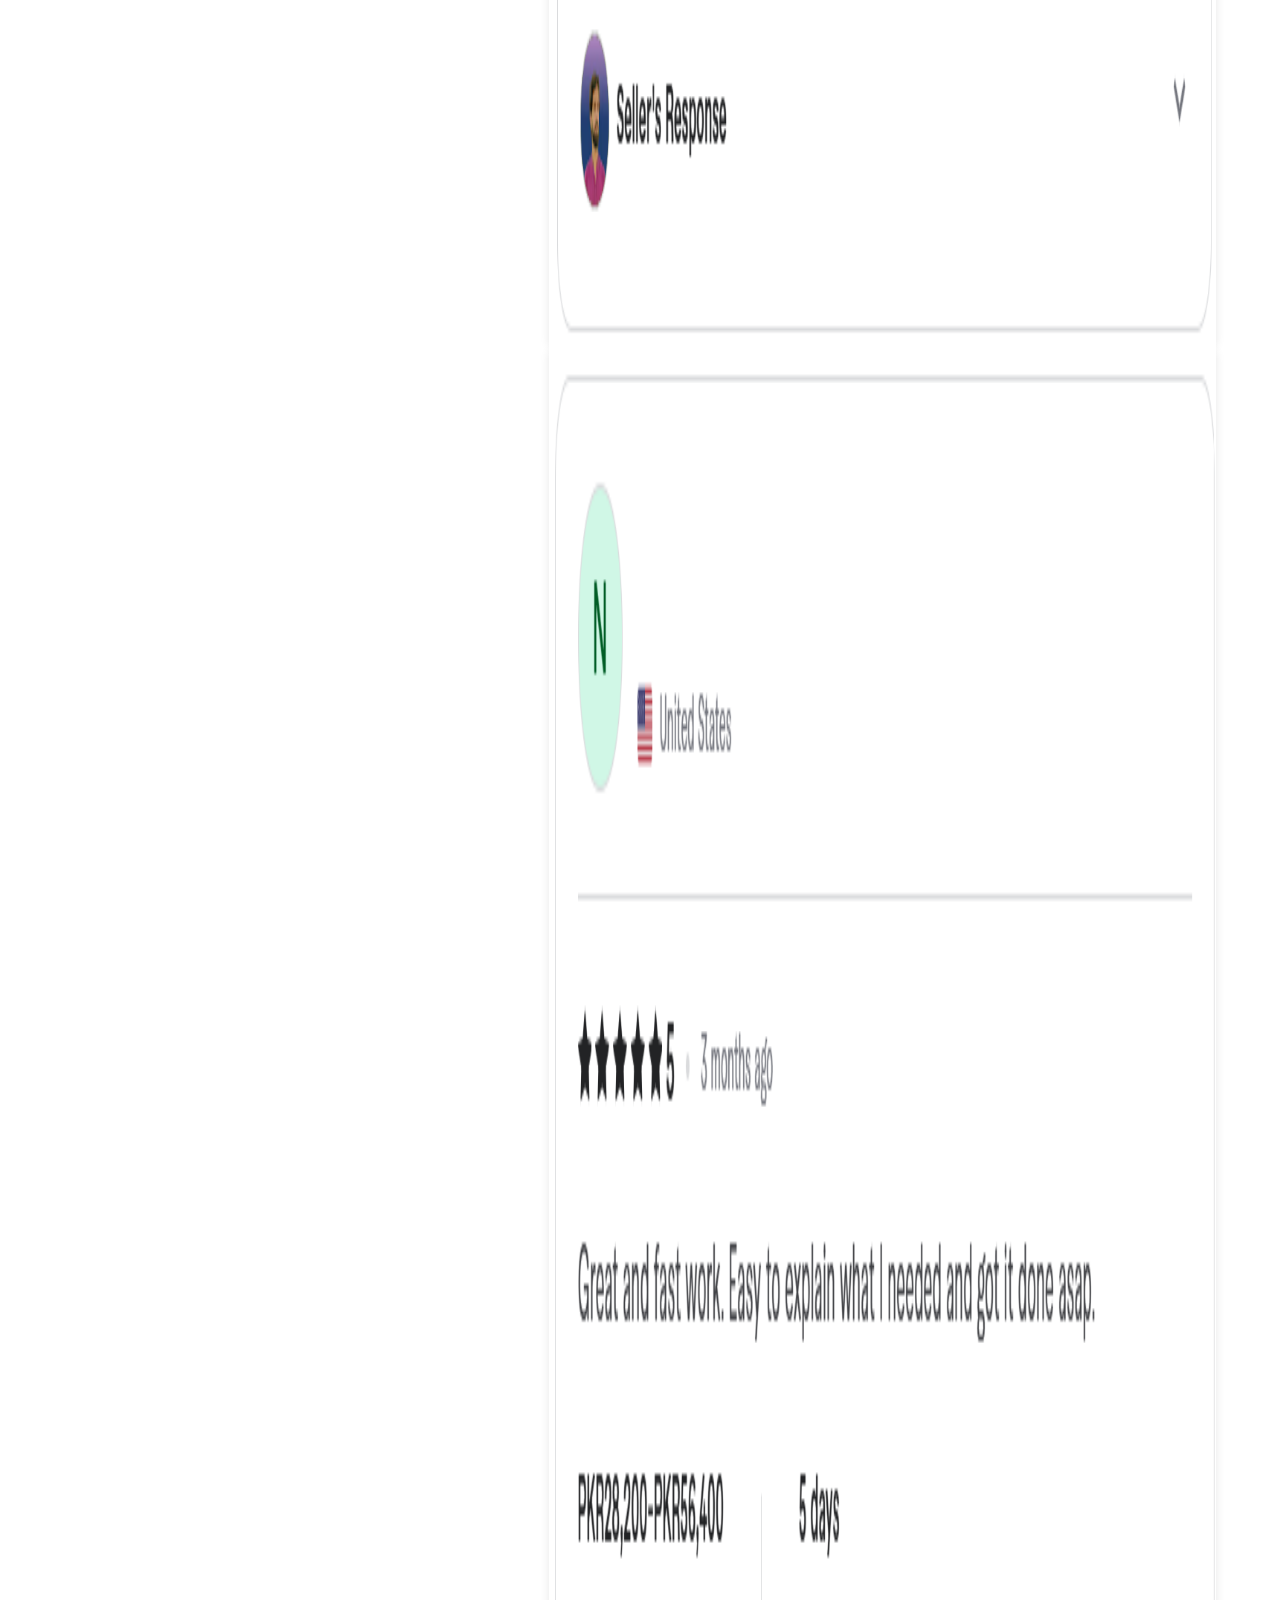
==== commit 2a6b380d: "new commit 92" ====
--- a/index.html
+++ b/index.html
@@ -3,7 +3,7 @@
 <head>
     <meta charset="UTF-8">
     <meta name="viewport" content="width=device-width, initial-scale=1.0">
-    <title>Mubeen's Portfolio</title>
+    <title>Shopify Developer Portfolio</title>
     <link rel="stylesheet" href="https://cdnjs.cloudflare.com/ajax/libs/font-awesome/6.0.0/css/all.min.css">
     <link rel="stylesheet" href="https://unpkg.com/flickity@2/dist/flickity.min.css">
   <link rel="stylesheet" href="style.css">
@@ -15,7 +15,7 @@
     <header id="header">
         <div class="container">
             <div class="nav-container">
-                <a href="#" class="logo">Mubeen.Dev</a>
+                <a href="#" class="logo">ShopifyDev</a>
                 <button class="mobile-toggle" id="mobile-toggle">
                     <i class="fas fa-bars"></i>
                 </button>
@@ -40,11 +40,10 @@
         <div class="container">
             <div class="hero-content">
                 <div class="hero-text">
-                    <h1>Plant Disease Researcher, Freelance Developer & Computer Science Graduate</h1>
-                    <p>I specialize in developing AI-integrated applications, dynamic web platforms, and mobile solutions. With experience in e-commerce, academic research, and AI-based projects, I’m passionate about using technology to solve real-world challenges and enhance digital experiences.</p>
-                    <a href="#contact" class="btn">Contact Me</a>
-                </div>
-                
+                    <h1>Full Stack Shopify Developer</h1>
+                    <p>I specialize in creating high-converting Shopify stores with custom designs and functionality that help businesses grow their online presence and increase sales.</p>
+                    <a href="#contact" class="btn">Hire Me</a>
+                </div>
                 <div class="hero-image">
                     <img src="profile picture (1).png" alt="Shopify Developer">
                 </div>
@@ -69,7 +68,7 @@
                 <div class="timeline">
                     <div class="timeline-item left">
                         <div class="timeline-content">
-                            <span class="timeline-date">2024 - Present</span>
+                            <span class="timeline-date">2021 - Present</span>
                             <h3 class="timeline-title">Senior Shopify Developer</h3>
                             <h4 class="timeline-subtitle">Fiverr</h4>
                             <p class="timeline-description">As a Shopify developer on Fiverr, I have worked with clients worldwide, delivering high-quality custom Shopify stores and solutions. From theme customization to advanced Liquid coding, I specialize in creating dynamic, conversion-focused online stores tailored to business needs.</p>
@@ -77,38 +76,44 @@
                     </div>
                     <div class="timeline-item right">
                         <div class="timeline-content">
-                            <span class="timeline-date">2025 - Present</span>
-                            <h3 class="timeline-title">Full Stack Engineer</h3>
-                            <h4 class="timeline-subtitle">Codend Coffee</h4>
-                            <p class="timeline-description">
-                                Working as a Full Stack Engineer, responsible for developing AI-powered web applications, integrating intelligent automation features, and maintaining scalable backend systems. 
-                                Contributed to several client projects involving e-commerce solutions and real-time data processing platforms.
-                            </p>
+                            <span class="timeline-date">2025 - 2025</span>
+                            <h3 class="timeline-title">Shopify Developer</h3>
+                            <h4 class="timeline-subtitle">Codies Hub / 100X Elivate</h4>
+                            <p class="timeline-description">Worked as a Shopify developer at Codies Hub, an international company, where I honed my skills in theme customization, Liquid coding, and backend development. Contributed to creating seamless eCommerce experiences for diverse clients</p>
                         </div>
                     </div>
                     <div class="timeline-item left">
                         <div class="timeline-content">
-                            <span class="timeline-date">2024</span>
-                            <h3 class="timeline-title">Intern - Network & Technical Operations</h3>
-                            <h4 class="timeline-subtitle">PTCL (Pakistan Telecommunication Company Limited)</h4>
-                            <p class="timeline-description">
-                                Completed an Summer internship in network management and technical support. Gained practical experience in networking concepts, troubleshooting, and server maintenance, 
-                                alongside exposure to large-scale enterprise infrastructure operations.
-                            </p>
+                            <span class="timeline-date">2024 - 2024</span>
+                            <h3 class="timeline-title">Senior Shopify Developer</h3>
+                            <h4 class="timeline-subtitle">Drifinity</h4>
+                            <p class="timeline-description">Worked on Shopify projects at Drifinity, an Australian marketing company, focusing on custom development, theme optimization, and enhancing user experience to drive online growth.</p>
                         </div>
                     </div>
                     <div class="timeline-item right">
                         <div class="timeline-content">
-                            <span class="timeline-date">2023</span>
-                            <h3 class="timeline-title">Intern - Web & Mobile Development</h3>
-                            <h4 class="timeline-subtitle">Web Development Center (WDC), University of Sargodha</h4>
-                            <p class="timeline-description">
-                                Participated in a comprehensive internship program focusing on web development, mobile app creation, and software documentation. 
-                                Worked on university-affiliated projects involving both frontend and backend development using modern frameworks and collaborative tools.
-                            </p>
-                        </div>
-                    </div>
-                    
+                            <span class="timeline-date">2024 - 2024</span>
+                            <h3 class="timeline-title">Shopify FrontEnd Developer</h3>
+                            <h4 class="timeline-subtitle">Sial Tech</h4>
+                            <p class="timeline-description">Worked at Sial Tech in Faisalabad, specializing in Shopify development, custom theme design, and backend solutions to help businesses establish and grow their online presence.</p>
+                        </div>
+                    </div>
+                    <div class="timeline-item left">
+                        <div class="timeline-content">
+                            <span class="timeline-date">2023 - 2024</span>
+                            <h3 class="timeline-title">Shopify FrontEnd Developer</h3>
+                            <h4 class="timeline-subtitle">Tech Logans</h4>
+                            <p class="timeline-description">Worked at Tech Logans as a Shopify developer, focusing on custom Shopify solutions, theme customization, and backend enhancements to optimize eCommerce performance.</p>
+                        </div>
+                    </div>
+                    <div class="timeline-item right">
+                        <div class="timeline-content">
+                            <span class="timeline-date">2022 - 2023</span>
+                            <h3 class="timeline-title"> FrontEnd Developer Internship</h3>
+                            <h4 class="timeline-subtitle">Soft Bitz</h4>
+                            <p class="timeline-description">Completed a frontend internship at Softbitz, gaining hands-on experience in HTML, CSS, JavaScript, and responsive web design. Worked on user-friendly interfaces and interactive web elements to enhance user experience</p>
+                        </div>
+                    </div>
                 </div>
             </div>
     
@@ -268,7 +273,7 @@
                         <div class="education-body">
                             <div class="education-year"><i class="fas fa-calendar-alt"></i> 2021 - 2025</div>
                             <div class="education-description">
-                            <b>  CGPA: 3.40</b> <br>  
+                            <b>  CGPA: 3.4 (7 Semesters Completed)</b> <br>  
                                 Throughout my academic journey, I have maintained a strong academic record while consistently pursuing my passion for technology. I earned a 4.0 GPA in key subjects such as Artificial Intelligence, Object-Oriented Programming (OOP), Data Structures, Web Development, and Android Development, reflecting both my interest and expertise in core programming and development areas.
                                                                 
                             </div>
@@ -298,9 +303,9 @@
                         <div class="timeline-content">
                             <h3 class="timeline-title">Who I Am</h3>
                             <p class="timeline-description">
-                                I'm Mubeen, a Computer Science graduate, AI enthusiast, and freelance developer with 3+ years of practical experience. 
-                                I specialize in AI-integrated applications, web development, e-commerce platforms, and mobile solutions. 
-                                My journey blends academic achievements with a dynamic freelance career across various technologies.
+                                I'm Mubeen, a final-year Computer Science student and a full-stack Shopify developer with 3+ years of experience. 
+                                I specialize in Shopify customization, backend development, and building dynamic, responsive eCommerce solutions. 
+                                My journey blends strong academic foundations with hands-on freelance experience.
                             </p>
                         </div>
                     </div>
@@ -308,9 +313,9 @@
                         <div class="timeline-content">
                             <h3 class="timeline-title">My Approach</h3>
                             <p class="timeline-description">
-                                I focus on building clean, efficient, and scalable digital solutions with a special interest in AI-driven technologies. 
-                                Whether developing intelligent web apps, AI-based mobile features, or high-performance systems, 
-                                I emphasize functionality, user experience, and long-term maintainability.
+                                I focus on writing clean, maintainable code with an emphasis on performance and user experience. 
+                                Whether I'm building a custom Shopify section or solving backend challenges, I aim for scalable and elegant solutions. 
+                                I also enjoy mentoring peers and continuously improving my skill set.
                             </p>
                         </div>
                     </div>
@@ -318,9 +323,8 @@
                         <div class="timeline-content">
                             <h3 class="timeline-title">Beyond Coding</h3>
                             <p class="timeline-description">
-                                Outside of development, I’ve served as E-commerce Head at Techive Society, 
-                                delivered lectures on Shopify Liquid and AI concepts, and mentored students in both web and AI-based application development. 
-                                I actively engage with developer communities and stay current with emerging technologies.
+                                Outside of coding, I’ve led roles like E-commerce Head at Techive Society, where I trained students in Shopify development. 
+                                I enjoy connecting with other developers, contributing to community events, and staying updated on the latest in web development and design.
                             </p>
                         </div>
                     </div>
@@ -328,231 +332,215 @@
                         <div class="timeline-content">
                             <h3 class="timeline-title">My Goals</h3>
                             <p class="timeline-description">
-                                I’m passionate about AI, system design, and creating impactful digital solutions. 
-                                My future goals involve contributing to AI research, advancing e-commerce automation, and collaborating on innovative tech products. 
-                                I aspire to become a tech leader who inspires and uplifts the developer community.
+                                I’m eager to explore new opportunities where I can grow technically and professionally. 
+                                My focus is shifting toward Computer technologies, system design, and high-impact eCommerce solutions. 
+                                I aim to become a tech leader who not only builds great products but also inspires and mentors others.
                             </p>
                         </div>
                     </div>
-                </div>
-            </div>
-            
+                    
+                </div>
+            </div>
         </section>
 
     <!-- Services Section -->
     <section id="services" class="section services">
         <div class="container">
             <div class="section-title">
-                <h2>My <span style="color: #5b44f2;">Development & AI Services</span></h2>
-                <p>I offer a range of professional services in AI-powered applications, web and mobile development, e-commerce solutions, and technical optimization. With years of hands-on experience, I focus on delivering impactful digital products tailored to business and academic needs.</p>
+                <h2>My <span style="color: #5b44f2;">Custom Shopify</span>  Development Services</h2>
+                <p>Trust Me for custom Shopify development services to create high-converting online stores. With years of experience building ecommerce solutions on the Shopify platform, experts specialize in the following services:</p>
             </div>
             <div class="services-grid">
                 <div class="service-card">
                     <div class="service-icon">
-                        <i class="fas fa-robot"></i>
-                    </div>
-                    <h3>AI-Integrated Application Development</h3>
-                    <p>Build intelligent web and mobile applications powered by AI and machine learning for smart decision-making and automation.</p>
+                        <i class="fas fa-store"></i>
+                    </div>
+                    <h3>Shopify Store Development</h3>
+                    <p>From concept to reality, I build high-converting Shopify stores that drive growth and deliver exceptional shopping experiences.</p>
                     <a href="#contact" class="btn btn-outline">Learn More</a>
                 </div>
-    
+                <div class="service-card">
+                    <div class="service-icon">
+                        <i class="fas fa-paint-brush"></i>
+                    </div>
+                    <h3>Custom Development</h3>
+                    <p>Stand out with unique, responsive, and brand-aligned custom Shopify Sections that showcase your products effectively.</p>
+                    <a href="#contact" class="btn btn-outline">Learn More</a>
+                </div>
+                <div class="service-card">
+                    <div class="service-icon">
+                        <i class="fas fa-puzzle-piece"></i>
+                    </div>
+                    <h3>App Integration</h3>
+                    <p>Extend your store's functionality with custom Shopify apps tailored to your specific business requirements and goals.</p>
+                    <a href="#contact" class="btn btn-outline">Learn More</a>
+                </div>
+                <div class="service-card">
+                    <div class="service-icon">
+                        <i class="fab fa-figma"></i>
+                    </div>
+                    <h3>Figma to Shopify</h3>
+                    <p>Have a Figma design and need it converted into a fully functional Shopify store? I bring your design to life with precision and responsiveness.</p>
+                    <a href="#contact" class="btn btn-outline">Learn More</a>
+                </div>
+                <div class="service-card">
+                    <div class="service-icon">
+                        <i class="fab fa-wordpress"></i>
+                    </div>
+                    <h3>WordPress to Shopify</h3>
+                    <p>Looking to migrate your WordPress/WooCommerce store to Shopify? I ensure a seamless transition with optimized performance, improved design, and enhanced functionality.</p>
+                    <a href="#contact" class="btn btn-outline">Learn More</a>
+                </div>
                 <div class="service-card">
                     <div class="service-icon">
                         <i class="fas fa-code"></i>
                     </div>
-                    <h3>Full Stack Web Development</h3>
-                    <p>Design and develop scalable, responsive, and feature-rich websites using modern frameworks, APIs, and clean backend systems.</p>
+                    <h3>Liquid Custom Coding</h3>
+                    <p>Need advanced customizations for your Shopify store? I specialize in Liquid coding to create dynamic, custom sections, modify templates, and enhance store functionality.</p>
                     <a href="#contact" class="btn btn-outline">Learn More</a>
                 </div>
-    
                 <div class="service-card">
                     <div class="service-icon">
-                        <i class="fas fa-mobile-alt"></i>
-                    </div>
-                    <h3>Mobile App Development</h3>
-                    <p>Create cross-platform mobile applications tailored for Android, integrating AI-based features like image recognition and live data.</p>
+                        <i class="fas fa-sync-alt"></i>
+                    </div>
+                    <h3>Store Migrations</h3>
+                    <p>Seamlessly migrate your existing store from platforms like WooCommerce, Magento, or BigCommerce to Shopify.</p>
                     <a href="#contact" class="btn btn-outline">Learn More</a>
                 </div>
-    
                 <div class="service-card">
                     <div class="service-icon">
-                        <i class="fas fa-cloud-upload-alt"></i>
-                    </div>
-                    <h3>E-Commerce Development</h3>
-                    <p>Develop dynamic, high-converting e-commerce platforms with custom modules, secure payment gateways, and third-party integrations.</p>
+                        <i class="fas fa-plug"></i>
+                    </div>
+                    <h3>Third-party Integrations</h3>
+                    <p>Connect your Shopify store with essential tools and platforms for inventory, shipping, marketing, and analytics.</p>
                     <a href="#contact" class="btn btn-outline">Learn More</a>
                 </div>
-    
                 <div class="service-card">
                     <div class="service-icon">
-                        <i class="fas fa-chart-line"></i>
-                    </div>
-                    <h3>Performance & Optimization</h3>
-                    <p>Optimize your websites and applications for maximum speed, SEO performance, and user experience through technical audits and improvements.</p>
+                        <i class="fas fa-rocket"></i>
+                    </div>
+                    <h3>Performance Optimization</h3>
+                    <p>Enhance your store's speed, user experience, and conversion rates through technical optimization and best practices.</p>
                     <a href="#contact" class="btn btn-outline">Learn More</a>
                 </div>
-    
-                <div class="service-card">
-                    <div class="service-icon">
-                        <i class="fas fa-cogs"></i>
-                    </div>
-                    <h3>API & Third-Party Integrations</h3>
-                    <p>Integrate essential APIs and third-party tools into your systems, including payment processors, analytics, inventory, and cloud services.</p>
-                    <a href="#contact" class="btn btn-outline">Learn More</a>
-                </div>
-    
-                <div class="service-card">
-                    <div class="service-icon">
-                        <i class="fas fa-server"></i>
-                    </div>
-                    <h3>Backend System Development</h3>
-                    <p>Develop and manage powerful backend systems, databases, and RESTful APIs to support scalable web and mobile applications.</p>
-                    <a href="#contact" class="btn btn-outline">Learn More</a>
-                </div>
-    
-                <div class="service-card">
-                    <div class="service-icon">
-                        <i class="fas fa-graduation-cap"></i>
-                    </div>
-                    <h3>Academic Projects & AI Research</h3>
-                    <p>Design AI-based academic projects and research applications, offering mentoring and technical support for students and research teams.</p>
-                    <a href="#contact" class="btn btn-outline">Learn More</a>
-                </div>
+               
+                                
             </div>
         </div>
     </section>
-    
+
     <!-- Process Section -->
     <section id="process" class="section">
         <div class="container">
             <div class="section-title">
-                <h2>My <span style="color: #5b44f2;">Development Process</span></h2>
-                <p>Whether it's an AI-powered application, a web platform, or a mobile app, my development process ensures smooth project delivery and outstanding results. I follow an agile, collaborative approach to reduce time-to-market and deliver scalable, reliable digital solutions.</p>
+                <h2>My   <span style="color: #5b44f2;">Shopify Store</span> 
+                    Development Process</h2>
+                <p>My Shopify website development process is a well-defined journey that ensures your e-commerce success. From concept to launch, we work closely with you to create a flawless and visually stunning online store. We follow the following agile development approach in order to reduce the time-to-market:</p>
             </div>
             <div class="process-steps">
                 <div class="process-step">
                     <div class="step-number">1</div>
                     <h3>Discovery</h3>
-                    <p>Understanding your business goals, technical requirements, and target audience to shape a personalized development strategy.</p>
+                    <p>Understanding your business needs, goals, and target audience to create the perfect strategy.</p>
                 </div>
                 <div class="process-step">
                     <div class="step-number">2</div>
                     <h3>Planning</h3>
-                    <p>Outlining a detailed roadmap including features, milestones, AI integrations (if applicable), and deliverables with estimated timelines.</p>
+                    <p>Creating a detailed roadmap with timeline, features, and deliverables for your Shopify project.</p>
                 </div>
                 <div class="process-step">
                     <div class="step-number">3</div>
-                    <h3>UI/UX Design</h3>
-                    <p>Creating user-friendly, visually appealing interfaces with a focus on accessibility, responsiveness, and seamless AI interactions where needed.</p>
+                    <h3>Design</h3>
+                    <p>Crafting visually appealing mockups and user interfaces that reflect your brand identity.</p>
                 </div>
                 <div class="process-step">
                     <div class="step-number">4</div>
                     <h3>Development</h3>
-                    <p>Building secure, optimized, and scalable applications using modern frameworks, clean code practices, and AI-enhanced features where applicable.</p>
+                    <p>Building your Shopify store with clean code, custom features, and optimized performance.</p>
                 </div>
                 <div class="process-step">
                     <div class="step-number">5</div>
-                    <h3>Testing & QA</h3>
-                    <p>Conducting thorough testing for performance, security, and cross-platform compatibility to ensure a flawless final product.</p>
+                    <h3>Testing</h3>
+                    <p>Rigorous quality assurance to ensure your store functions flawlessly across all devices.</p>
                 </div>
                 <div class="process-step">
                     <div class="step-number">6</div>
-                    <h3>Deployment & Support</h3>
-                    <p>Deploying your application on reliable hosting environments and providing ongoing maintenance, AI model tuning, and support for continuous improvement.</p>
+                    <h3>Launch</h3>
+                    <p>Deploying your Shopify store and providing ongoing support for continued success.</p>
                 </div>
             </div>
         </div>
     </section>
-    
+
 
 
 
  
     <!-- Skills Section -->
-    <section id="skills" class="section skills">
-        <div class="container">
-            <div class="section-title">
-                <h2>My Technical Skills</h2>
-                <p>As a freelance developer and AI enthusiast, I’ve mastered a diverse set of technologies across web, mobile, backend, and AI development to deliver smart, scalable, and impactful solutions.</p>
-            </div>
-            <div class="skills-content">
-                <div class="skills-text">
-                    <h3>AI-Driven Development & Full Stack Expertise</h3>
-                    <p>With experience ranging from AI-integrated applications to e-commerce platforms and mobile solutions, I bring a versatile technical skill set. I continuously explore new technologies to build efficient, modern digital products for clients and academic research projects alike.</p>
-                    <a href="#contact" class="btn">Work With Me</a>
-                </div>
-                <div class="skills-grid">
-                    <div class="skill-item">
-                        <div class="skill-icon">
-                            <i class="fas fa-brain"></i>
-                        </div>
-                        <h4>AI/ML Integrations</h4>
-                    </div>
-                    <div class="skill-item">
-                        <div class="skill-icon">
-                            <i class="fas fa-mobile-alt"></i>
-                        </div>
-                        <h4>Android (Kotlin/Firebase)</h4>
-                    </div>
-                    <div class="skill-item">
-                        <div class="skill-icon">
-                            <i class="fab fa-react"></i>
-                        </div>
-                        <h4>React & React Native</h4>
-                    </div>
-                    <div class="skill-item">
-                        <div class="skill-icon">
-                            <i class="fab fa-node-js"></i>
-                        </div>
-                        <h4>Node.js</h4>
-                    </div>
-                    <div class="skill-item">
-                        <div class="skill-icon">
-                            <i class="fab fa-js"></i>
-                        </div>
-                        <h4>JavaScript</h4>
-                    </div>
-                    <div class="skill-item">
-                        <div class="skill-icon">
-                            <i class="fas fa-database"></i>
-                        </div>
-                        <h4>Firebase / SQL</h4>
-                    </div>
-                    <div class="skill-item">
-                        <div class="skill-icon">
-                            <i class="fas fa-cloud"></i>
-                        </div>
-                        <h4>REST APIs</h4>
-                    </div>
-                    <div class="skill-item">
-                        <div class="skill-icon">
-                            <i class="fab fa-html5"></i>
-                        </div>
-                        <h4>HTML5 / CSS3</h4>
-                    </div>
-                    <div class="skill-item">
-                        <div class="skill-icon">
-                            <i class="fas fa-chart-line"></i>
-                        </div>
-                        <h4>Performance Optimization</h4>
-                    </div>
-                </div>
-            </div>
-        </div>
+    <section id="skillss" class="section skills">
+            <div class="container">
+                <div class="section-title">
+                    <h2>My Technical Skills</h2>
+                    <p>As a full-stack Shopify developer, I've mastered a range of technologies to deliver exceptional e-commerce solutions.</p>
+                </div>
+                <div class="skills-content">
+                    <div class="skills-text">
+                        <h3>Expert Shopify Development</h3>
+                        <p>With extensive experience in Shopify development, I bring a comprehensive skill set that covers everything from theme customization to complex app development. My expertise enables me to create tailored e-commerce solutions that drive sales and enhance user experience.</p>
+                        <a href="#contact" class="btn">Hire Me</a>
+                    </div>
+                    <div class="skills-grid">
+                        <div class="skill-item">
+                            <div class="skill-icon">
+                                <i class="fab fa-shopify"></i>
+                            </div>
+                            <h4>Shopify Backend</h4>
+                        </div>
+                        <div class="skill-item">
+                            <div class="skill-icon">
+                                <i class="fas fa-code"></i>
+                            </div>
+                            <h4>Liquid</h4>
+                        </div>
+                        <div class="skill-item">
+                            <div class="skill-icon">
+                                <i class="fab fa-js"></i>
+                            </div>
+                            <h4>JavaScript</h4>
+                        </div>
+                        <div class="skill-item">
+                            <div class="skill-icon">
+                                <i class="fab fa-react"></i>
+                            </div>
+                            <h4>React</h4>
+                        </div>
+                        <div class="skill-item">
+                            <div class="skill-icon">
+                                <i class="fab fa-node-js"></i>
+                            </div>
+                            <h4>Node.js</h4>
+                        </div>
+                        <div class="skill-item">
+                            <div class="skill-icon">
+                                <i class="fab fa-css3-alt"></i>
+                            </div>
+                            <h4>CSS/SCSS</h4>
+                        </div>
+                    </div>
+                </div>
+            </div>
     </section>
-    
-    
 
     <!-- Choose me Section -->
     <section class="oc-why-choose">
         <div class="oc-container">
             <div class="oc-content">
-                <h2><span class="oc-dot oc-blue">.</span>Why Choose <span class="oc-highlight">Mubeen</span> as Your <br>
-                <span class="oc-blue">AI & Full Stack Developer</span></h2>
-                <p>Mubeen is a versatile developer and AI enthusiast with a strong portfolio of successful projects across web, mobile, AI-integrated, and e-commerce solutions. 
-                Blending technical expertise with academic research and real-world freelance experience, Mubeen ensures smart, scalable, and impactful results for clients and collaborators.</p>
-                <p class="oc-bold">Let’s Build Something Smart, Scalable & Exceptional Together.</p>
-                <a href="#contact" class="oc-btn">Get a Project Estimate</a>
+                <h2><span class="oc-dot oc-blue">.</span>Why Choose <span class="oc-highlight">Mubeen</span> as a <br> 
+                <span class="oc-blue">Shopify Developer</span></h2>
+                <p>Mubeen is the top choice for custom eCommerce solutions with a track record of successful projects. 
+                This makes him the ideal Shopify development partner to transform a basic Shopify store into a high-performing online selling tool.</p>
+                <p class="oc-bold">Let’s Start a New Shopify Development Project Together</p>
+                <a href="#contact" class="oc-btn">Estimate Project</a>
             </div>
     
             <div class="oc-stats">
@@ -564,7 +552,7 @@
                 <div class="oc-stat-card">
                     <i class="fas fa-users"></i>
                     <h3>3+</h3>
-                    <p>Core Tech Collaborators</p>
+                    <p>Talented Squad</p>
                 </div>
                 <div class="oc-stat-card">
                     <i class="fas fa-project-diagram"></i>
@@ -572,9 +560,9 @@
                     <p>Projects Delivered</p>
                 </div>
                 <div class="oc-stat-card">
-                    <i class="fas fa-mobile-alt"></i>
-                    <h3>60+</h3>
-                    <p>Mobile & AI Apps</p>
+                    <i class="fas fa-store"></i>
+                    <h3>150+</h3>
+                    <p>Stores Developed</p>
                 </div>
                 <div class="oc-stat-card">
                     <i class="fas fa-globe"></i>
@@ -1188,80 +1176,77 @@
         </div>
     </section>
     <!-- blogs -->
- <!-- blogs -->
-<section id="blogg" class="ob-blog-section">
-    <div class="ob-container">
-        <div class="ob-section-title">
-            <h2>Latest Insights & Tech Stories</h2>
-            <p>Expert tips, tutorials, AI use cases, app development strategies, and freelance business experiences to help you stay ahead in the digital world.</p>
-        </div>
-
-        <div class="ob-blog-grid">
-            <!-- Blog Item 1 -->
-            <div class="ob-blog-card" data-id="1">
-                <div class="ob-blog-image">
-                    <span class="ob-blog-category">AI & Development</span>
-                    <img src="https://placehold.co/600x400/4a61dd/ffffff?text=AI+Integration" alt="Blog Image">
-                </div>
-                <div class="ob-blog-content">
-                    <span class="ob-blog-date">July 5, 2025</span>
-                    <h3 class="ob-blog-title">5 Practical Ways to Integrate AI in Mobile & Web Applications</h3>
-                    <p class="ob-blog-excerpt">A beginner-friendly guide on embedding AI-powered features like image recognition, chatbots, and recommendation systems into your digital products.</p>
-                    <a class="ob-blog-link">View Details
-                        <svg xmlns="http://www.w3.org/2000/svg" width="16" height="16" viewBox="0 0 24 24" fill="none" stroke="currentColor">
-                            <line x1="5" y1="12" x2="19" y2="12"></line>
-                            <polyline points="12 5 19 12 12 19"></polyline>
-                        </svg>
-                    </a>
-                </div>
-            </div>
-
-            <!-- Blog Item 2 -->
-            <div class="ob-blog-card" data-id="2">
-                <div class="ob-blog-image">
-                    <span class="ob-blog-category">Freelancing Tips</span>
-                    <img src="https://placehold.co/600x400/25b0bc/ffffff?text=Freelancing+Success" alt="Blog Image">
-                </div>
-                <div class="ob-blog-content">
-                    <span class="ob-blog-date">June 21, 2025</span>
-                    <h3 class="ob-blog-title">How I Delivered 500+ Projects as a Freelance Developer</h3>
-                    <p class="ob-blog-excerpt">Lessons from my freelancing journey, client acquisition strategies, pricing hacks, and how I built long-term relationships globally.</p>
-                    <a class="ob-blog-link">View Details
-                        <svg xmlns="http://www.w3.org/2000/svg" width="16" height="16" viewBox="0 0 24 24" fill="none" stroke="currentColor">
-                            <line x1="5" y1="12" x2="19" y2="12"></line>
-                            <polyline points="12 5 19 12 12 19"></polyline>
-                        </svg>
-                    </a>
-                </div>
-            </div>
-
-            <!-- Blog Item 3 -->
-            <div class="ob-blog-card" data-id="3">
-                <div class="ob-blog-image">
-                    <span class="ob-blog-category">Case Study</span>
-                    <img src="https://placehold.co/600x400/ff7171/ffffff?text=Case+Study" alt="Blog Image">
-                </div>
-                <div class="ob-blog-content">
-                    <span class="ob-blog-date">May 10, 2025</span>
-                    <h3 class="ob-blog-title">How I Scaled a Startup’s E-Commerce App to 100K+ Users</h3>
-                    <p class="ob-blog-excerpt">A detailed breakdown of the backend optimization, AI recommendation engine, and growth strategies that turned a struggling app into a market leader.</p>
-                    <a class="ob-blog-link">View Details
-                        <svg xmlns="http://www.w3.org/2000/svg" width="16" height="16" viewBox="0 0 24 24" fill="none" stroke="currentColor">
-                            <line x1="5" y1="12" x2="19" y2="12"></line>
-                            <polyline points="12 5 19 12 12 19"></polyline>
-                        </svg>
-                    </a>
-                </div>
-            </div>
-        </div>
-
-        <!-- Optional: View all button -->
-        <!-- <div class="ob-view-all">
-            <a href="#" class="ob-view-all-btn">Read All Articles</a>
-        </div> -->
-    </div>
-</section>
-
+    <section id="blogg" class="ob-blog-section">
+        <div class="ob-container">
+            <div class="ob-section-title">
+                <h2>Shopify Insights Blog</h2>
+                <p>Expert tips, tutorials, and insights on Shopify development, e-commerce trends, and strategies to help your business thrive online.</p>
+            </div>
+
+            <div class="ob-blog-grid">
+                <!-- Blog Item 1 -->
+                <div class="ob-blog-card" data-id="1">
+                    <div class="ob-blog-image">
+                        <span class="ob-blog-category">Development</span>
+                        <img src="https://placehold.co/600x400/4a61dd/ffffff?text=Shopify+Development" alt="Blog Image">
+                    </div>
+                    <div class="ob-blog-content">
+                        <span class="ob-blog-date">April 10, 2025</span>
+                        <h3 class="ob-blog-title">10 Essential Liquid Code Snippets Every Shopify Developer Should Know</h3>
+                        <p class="ob-blog-excerpt">Discover the most useful Liquid code snippets that can save you hours of development time and enhance your Shopify store's functionality.</p>
+                        <a class="ob-blog-link">View Details
+                            <svg xmlns="http://www.w3.org/2000/svg" width="16" height="16" viewBox="0 0 24 24" fill="none" stroke="currentColor" stroke-width="2" stroke-linecap="round" stroke-linejoin="round">
+                                <line x1="5" y1="12" x2="19" y2="12"></line>
+                                <polyline points="12 5 19 12 12 19"></polyline>
+                            </svg>
+                        </a>
+                    </div>
+                </div>
+
+                <!-- Blog Item 2 -->
+                <div class="ob-blog-card" data-id="2">
+                    <div class="ob-blog-image">
+                        <span class="ob-blog-category">Tips & Tricks</span>
+                        <img src="https://placehold.co/600x400/25b0bc/ffffff?text=Shopify+Tips" alt="Blog Image">
+                    </div>
+                    <div class="ob-blog-content">
+                        <span class="ob-blog-date">March 28, 2025</span>
+                        <h3 class="ob-blog-title">How to Optimize Your Shopify Store for Mobile Commerce in 2025</h3>
+                        <p class="ob-blog-excerpt">Mobile shopping continues to dominate e-commerce. Learn how to create a seamless mobile experience that converts visitors into customers.</p>
+                        <a class="ob-blog-link">View Details
+                            <svg xmlns="http://www.w3.org/2000/svg" width="16" height="16" viewBox="0 0 24 24" fill="none" stroke="currentColor" stroke-width="2" stroke-linecap="round" stroke-linejoin="round">
+                                <line x1="5" y1="12" x2="19" y2="12"></line>
+                                <polyline points="12 5 19 12 12 19"></polyline>
+                            </svg>
+                        </a>
+                    </div>
+                </div>
+
+                <!-- Blog Item 3 -->
+                <div class="ob-blog-card" data-id="3">
+                    <div class="ob-blog-image">
+                        <span class="ob-blog-category">Case Study</span>
+                        <img src="https://placehold.co/600x400/ff7171/ffffff?text=Case+Study" alt="Blog Image">
+                    </div>
+                    <div class="ob-blog-content">
+                        <span class="ob-blog-date">March 15, 2025</span>
+                        <h3 class="ob-blog-title">From $0 to $250K: How I Helped a Startup Scale Their Shopify Business</h3>
+                        <p class="ob-blog-excerpt">A detailed case study on the strategies, custom development, and optimizations that led to a 500% increase in revenue for an e-commerce startup.</p>
+                        <a class="ob-blog-link">View Details
+                            <svg xmlns="http://www.w3.org/2000/svg" width="16" height="16" viewBox="0 0 24 24" fill="none" stroke="currentColor" stroke-width="2" stroke-linecap="round" stroke-linejoin="round">
+                                <line x1="5" y1="12" x2="19" y2="12"></line>
+                                <polyline points="12 5 19 12 12 19"></polyline>
+                            </svg>
+                        </a>
+                    </div>
+                </div>
+            </div>
+
+            <!-- <div class="ob-view-all">
+                <a href="#" class="ob-view-all-btn">Read All Articles</a>
+            </div> -->
+        </div>
+    </section>
 
     <!-- Blog Modal -->
     <div class="ob-blog-modal">
@@ -1307,13 +1292,13 @@
     <section id="contact" class="section contact">
         <div class="container">
             <div class="section-title">
-                <h2>Let’s Connect</h2>
-                <p>Got a project idea, AI integration requirement, app to build, or freelance collaboration in mind? I'm always open to meaningful conversations and digital opportunities.</p>
+                <h2>Get In Touch</h2>
+                <p>Have a project in mind? Let's discuss how I can help you build a successful Shopify store.</p>
             </div>
             <div class="contact-wrapper">
                 <div class="contact-info">
-                    <h3>Work With Mubeen</h3>
-                    <p>I’m available for freelance projects, AI-powered app development, eCommerce solutions, academic collaborations, and consulting. Let’s build something impactful together.</p>
+                    <h3>Let's Work Together</h3>
+                    <p>I'm available for freelance projects, consulting, and full-time positions. Feel free to reach out with any questions or project inquiries.</p>
                     <div class="contact-details">
                         <div class="contact-item">
                             <div class="contact-icon">
@@ -1321,9 +1306,7 @@
                             </div>
                             <div class="contact-text">
                                 <h4>Email</h4>
-                                <p>mubeenmian417@gmail.com</p>
                                 <p>mubeenthedeveloper@gmail.com</p>
-                                
                             </div>
                         </div>
                         <div class="contact-item">
@@ -1341,7 +1324,7 @@
                             </div>
                             <div class="contact-text">
                                 <h4>Location</h4>
-                                <p>Sangla Hill, Pakistan</p>
+                                <p>Faisalabad, Pakistan</p>
                             </div>
                         </div>
                     </div>
@@ -1384,33 +1367,31 @@
             </div>
         </div>
     </section>
-    
-  <!-- Footer -->
-<footer>
-    <div class="container">
-        <div class="footer-content">
-            <a href="#" class="footer-logo">Mubeen.Dev</a>
-            <p class="footer-text">
-                Full-stack developer & AI enthusiast specializing in mobile apps, AI-powered solutions, custom eCommerce platforms, and freelance consulting for businesses worldwide.
-            </p>
-        </div>
-        <div class="footer-links">
-            <a href="#timeline" class="footer-link">About Me</a>
-            <a href="#services" class="footer-link">Services</a>
-            <a href="#skillss" class="footer-link">Skills</a>
-            <a href="#portfolio" class="footer-link">Portfolio</a>
-            <a href="#review" class="footer-link">Reviews</a>
-            <a href="#blogg" class="footer-link">My Blogs</a>
-            <a href="#contact" class="footer-link">Contact</a>
-        </div>
-        <div class="copyright">
-            &copy; 2025 Mubeen.Dev. All Rights Reserved. <br>
-            <strong>Last Update 7 July 2025</strong>
-        </div>
-    </div>
-</footer>
-
-
+   
+    <!-- Footer -->
+    <footer>
+        <div class="container">
+            <div class="footer-content">
+                <a href="#" class="footer-logo">ShopifyDev</a>
+                <p class="footer-text">Full-stack Shopify developer specializing in custom e-commerce solutions, theme development, and app creation for businesses worldwide.</p>
+            </div>
+            <div class="footer-links">
+                <a href="#timeline" class="footer-link">About Me</a>
+                <a href="#services" class="footer-link">Services</a>
+                <a href="#skillss" class="footer-link">Skills</a>
+                <a href="#portfolio" class="footer-link">Portfolio</a>
+                <a href="#review" class="footer-link">Reviews</a>
+                <a href="#blogg" class="footer-link">My Blogs</a>
+                <a href="#contact" class="footer-link">Contact</a>
+            </div>
+            <div class="copyright">
+                
+                &copy; 2025 ShopifyDev. All Rights Reserved. <br><strong>Last Update 4 March 2025</strong>
+            </div>
+        </div>
+    </footer>
+  <!-- //this should be commit
+    -->
     <!-- Back to Top -->
     <div class="back-to-top" id="back-to-top">
         <i class="fas fa-arrow-up"></i>
@@ -1420,4 +1401,4 @@
     
       <script src="https://unpkg.com/flickity@2/dist/flickity.pkgd.min.js"></script>
 </body>
-</html>
+</html>
